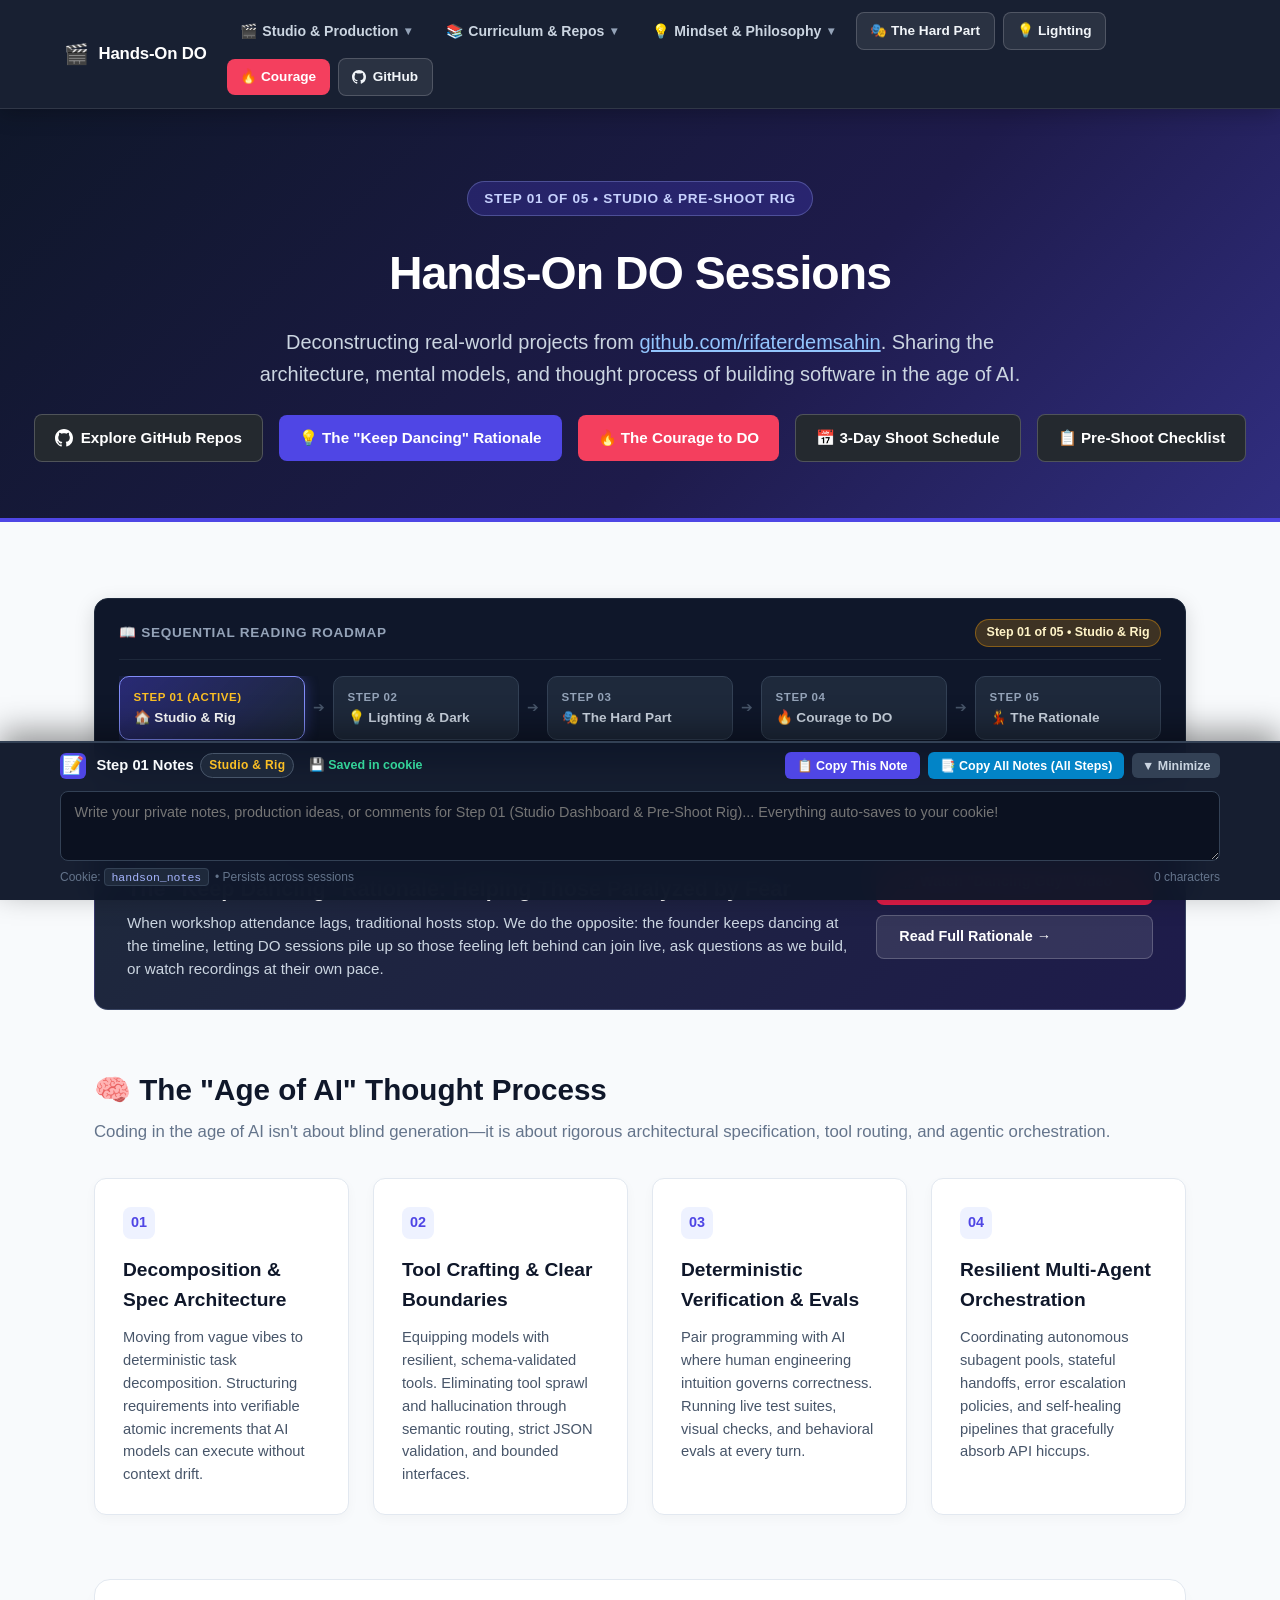
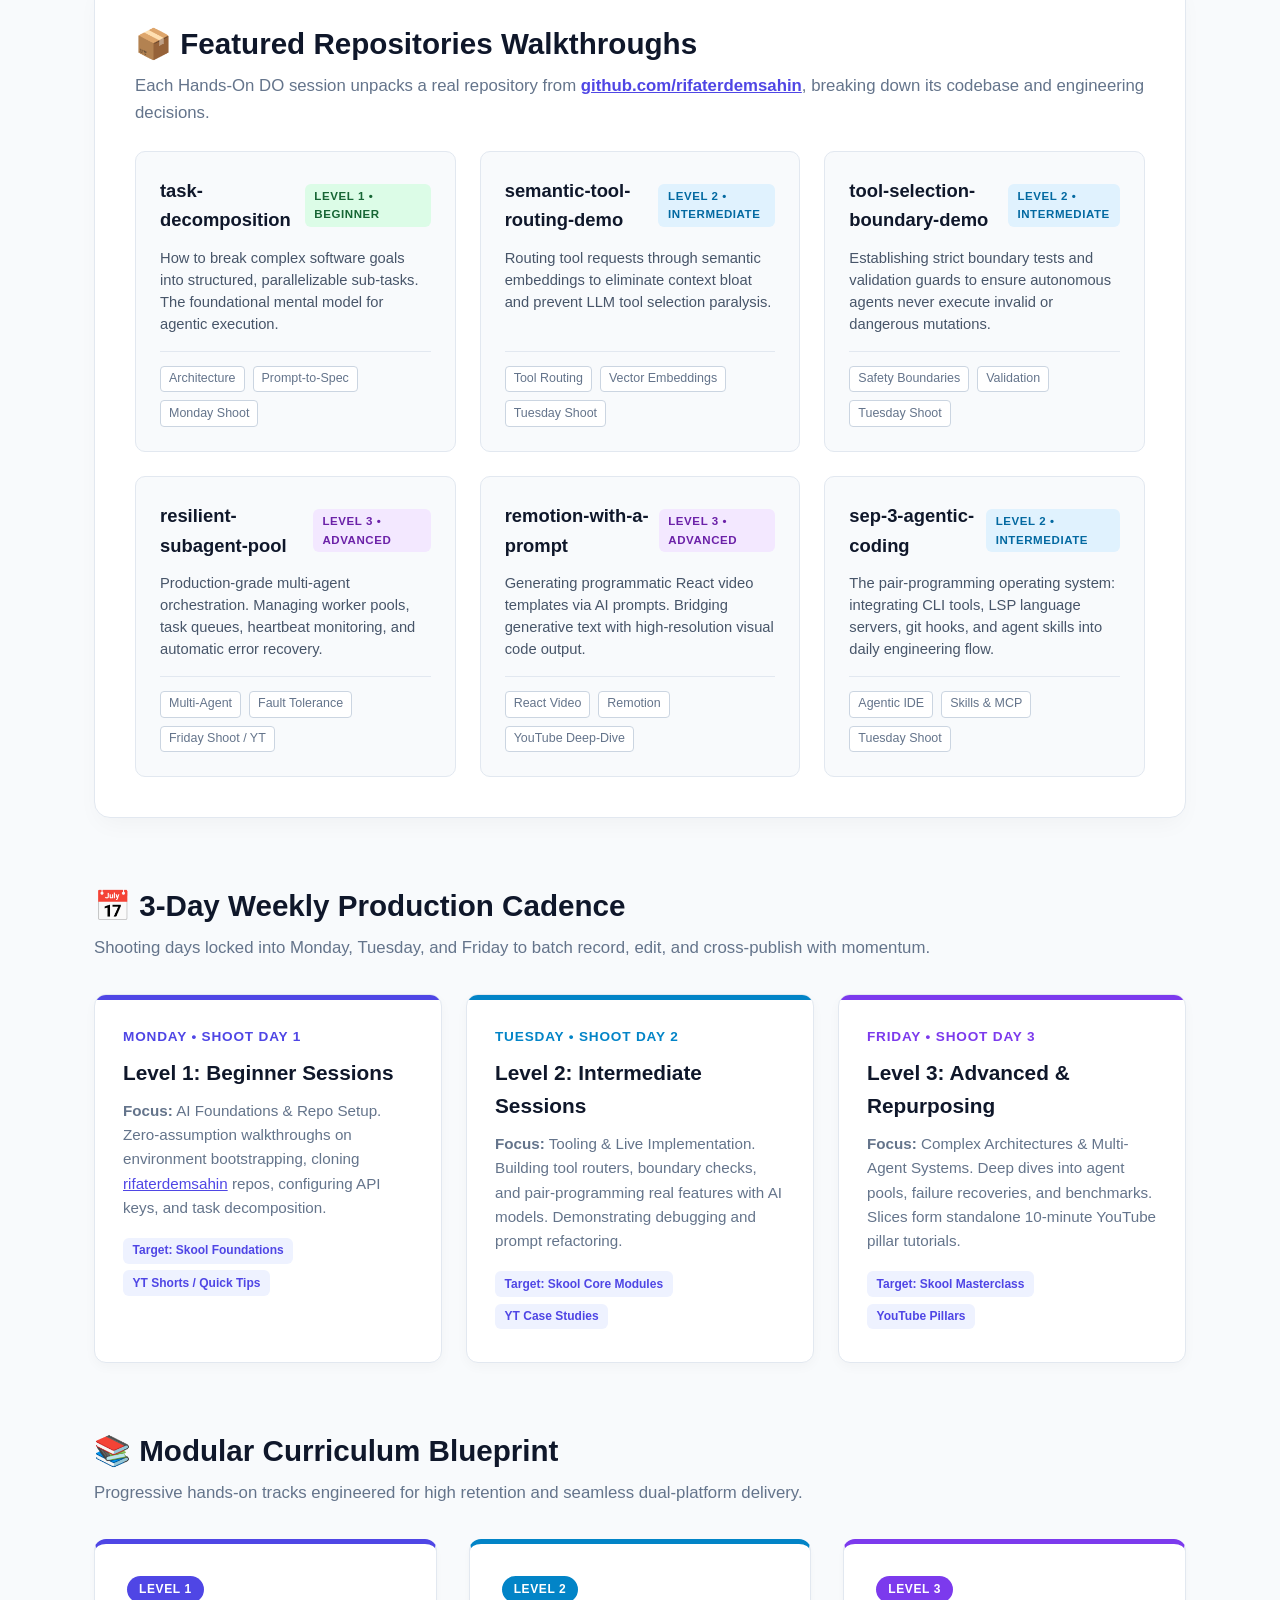
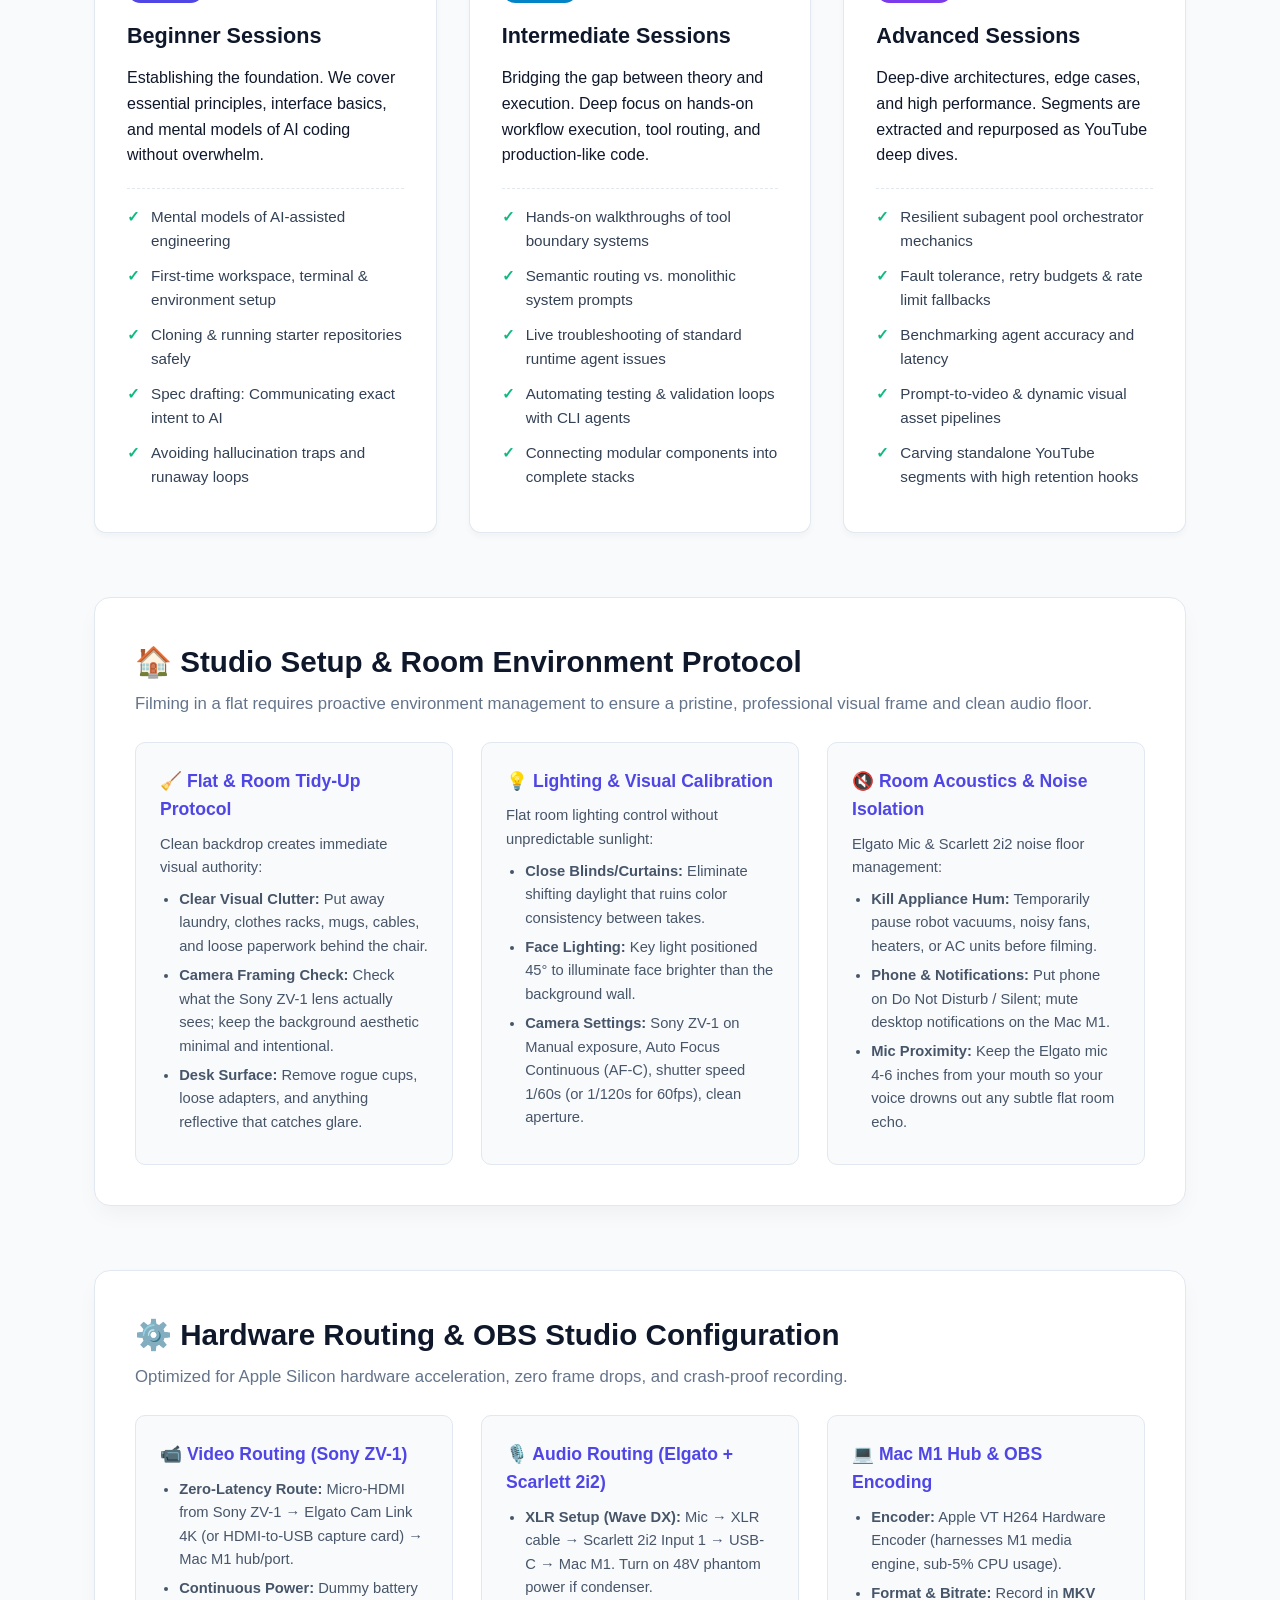
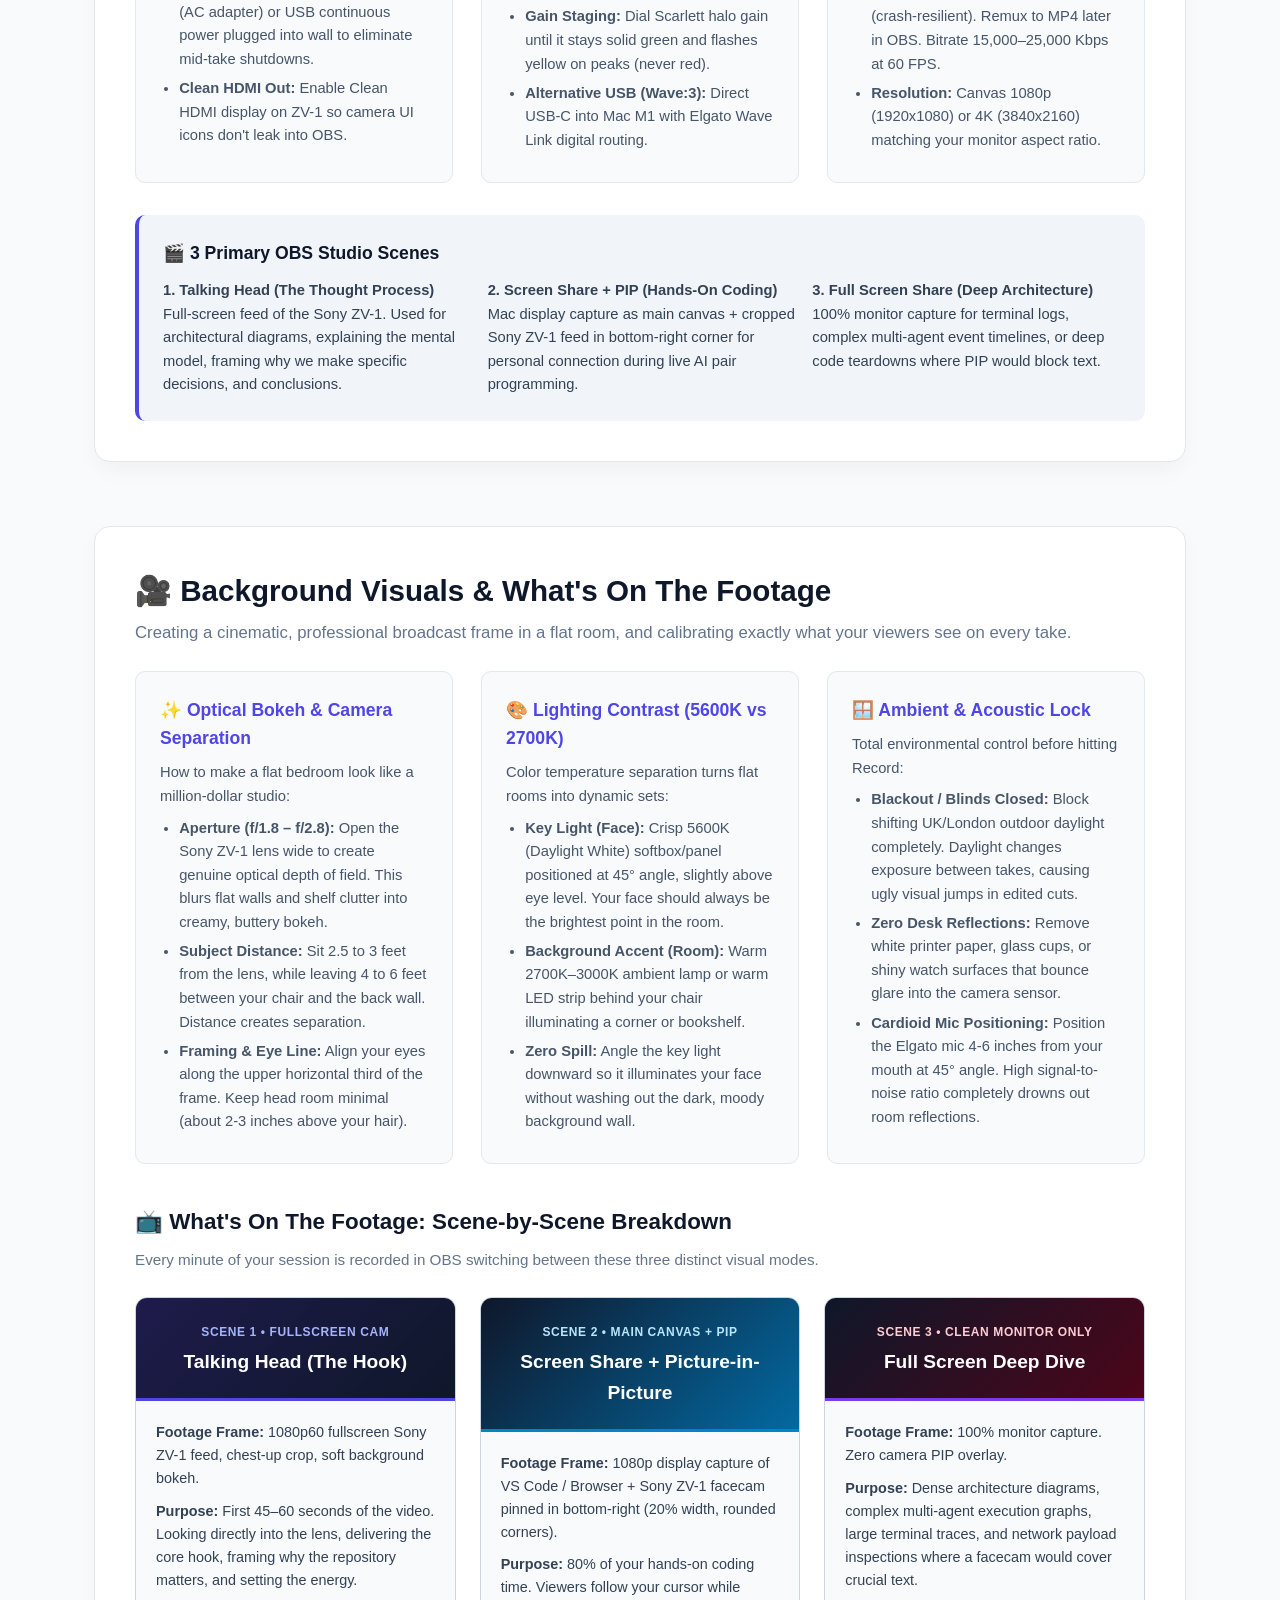
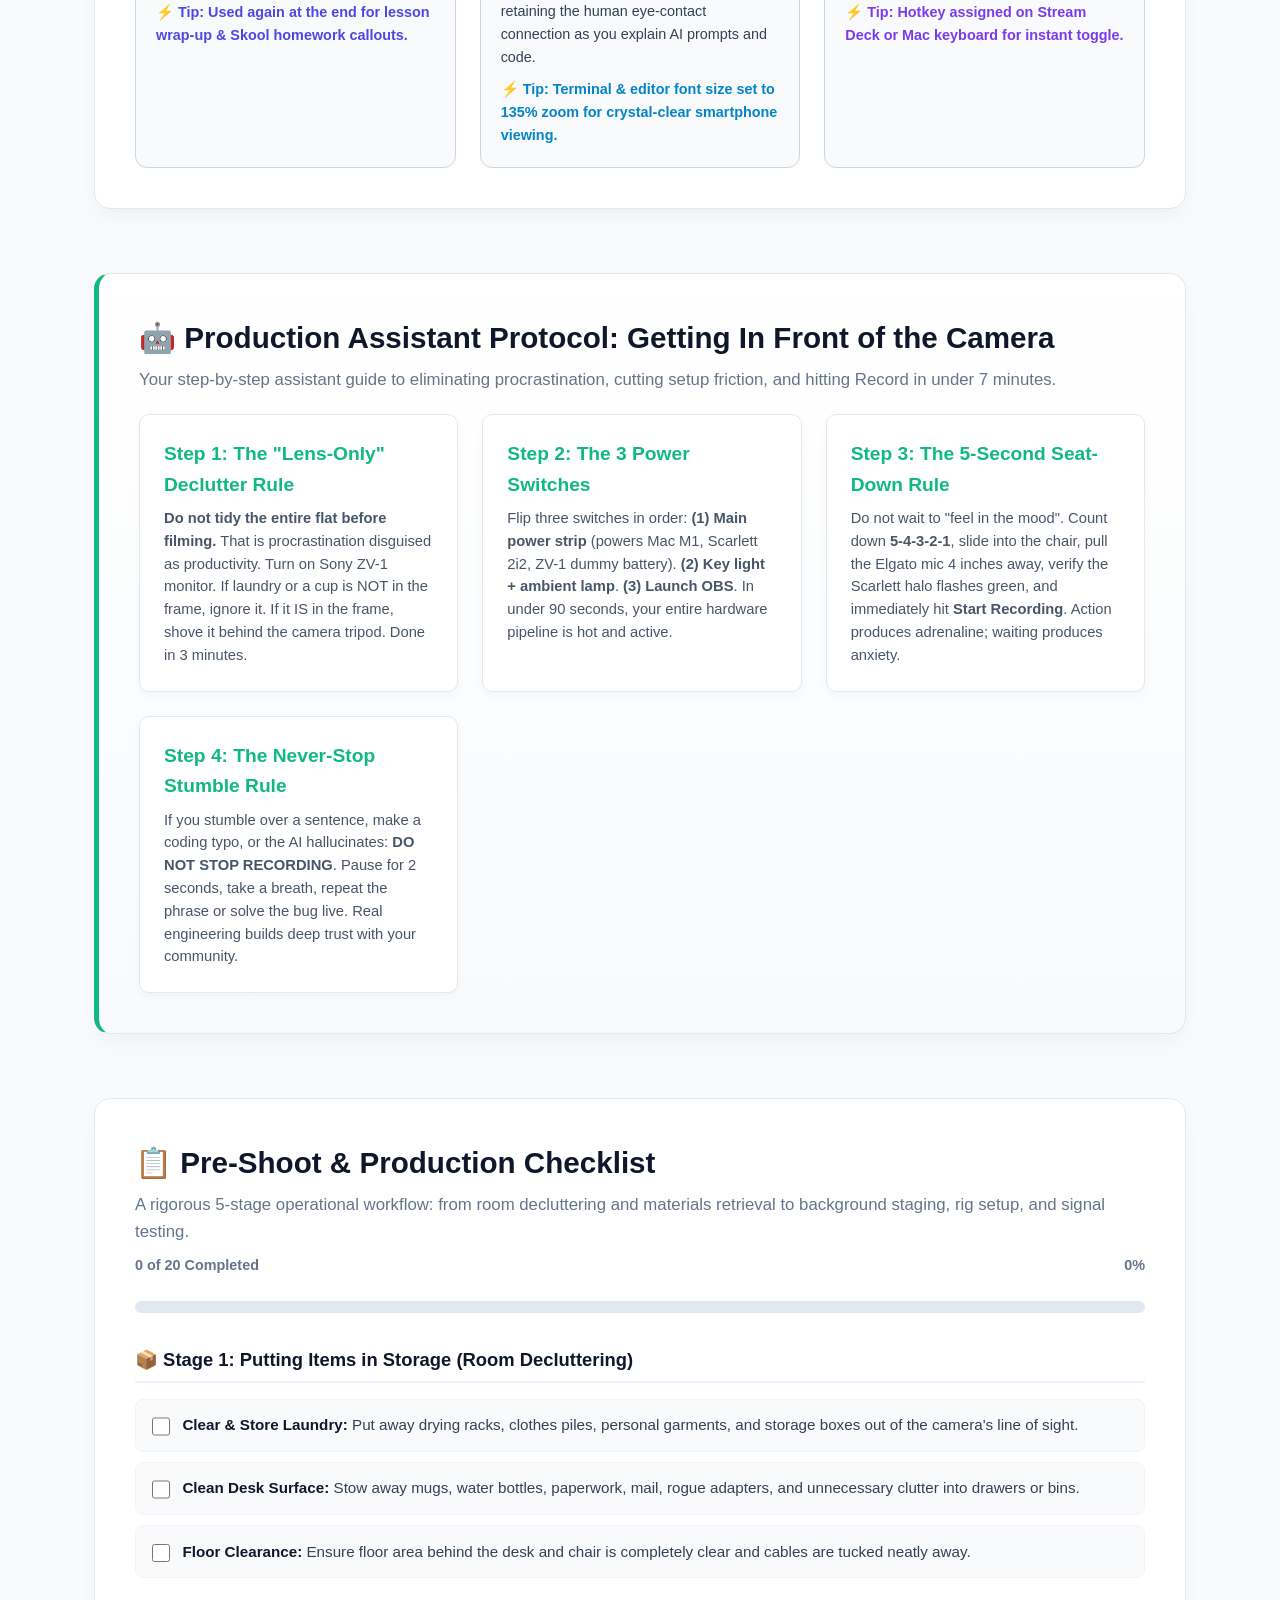
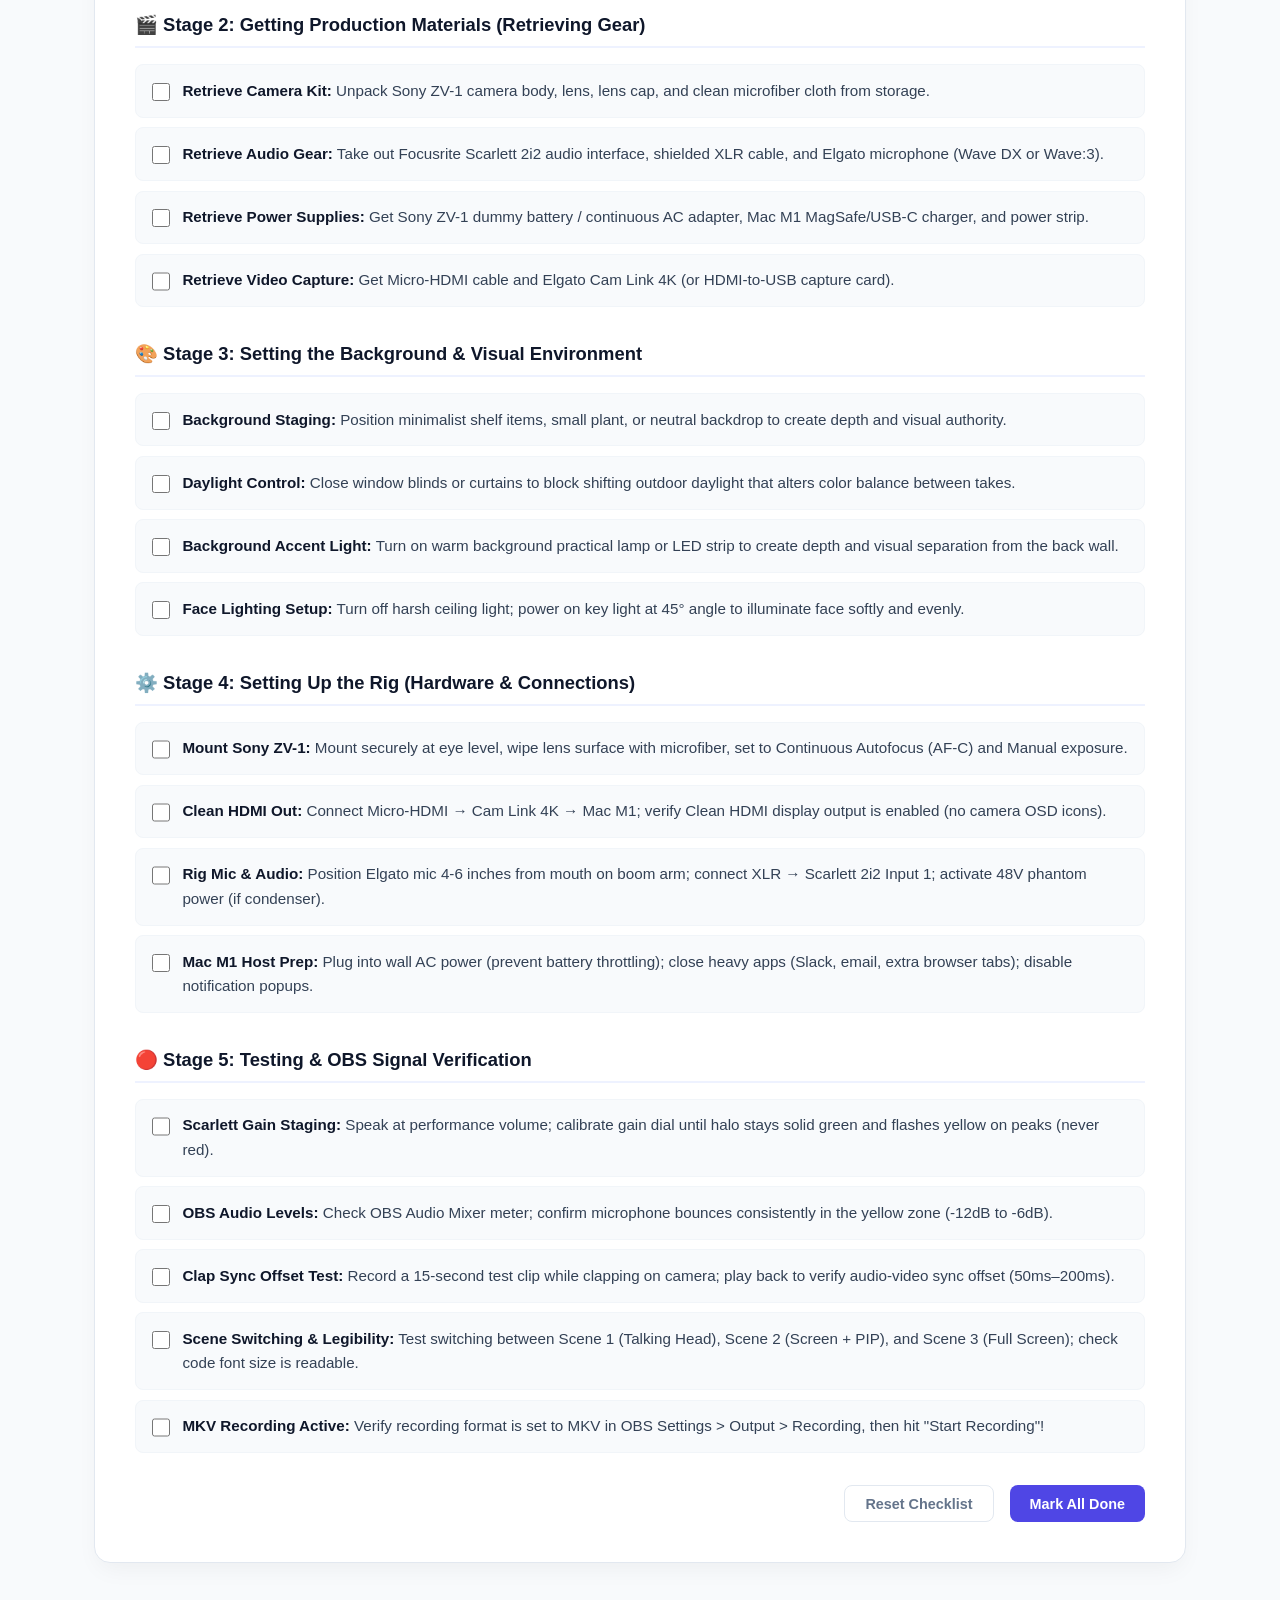
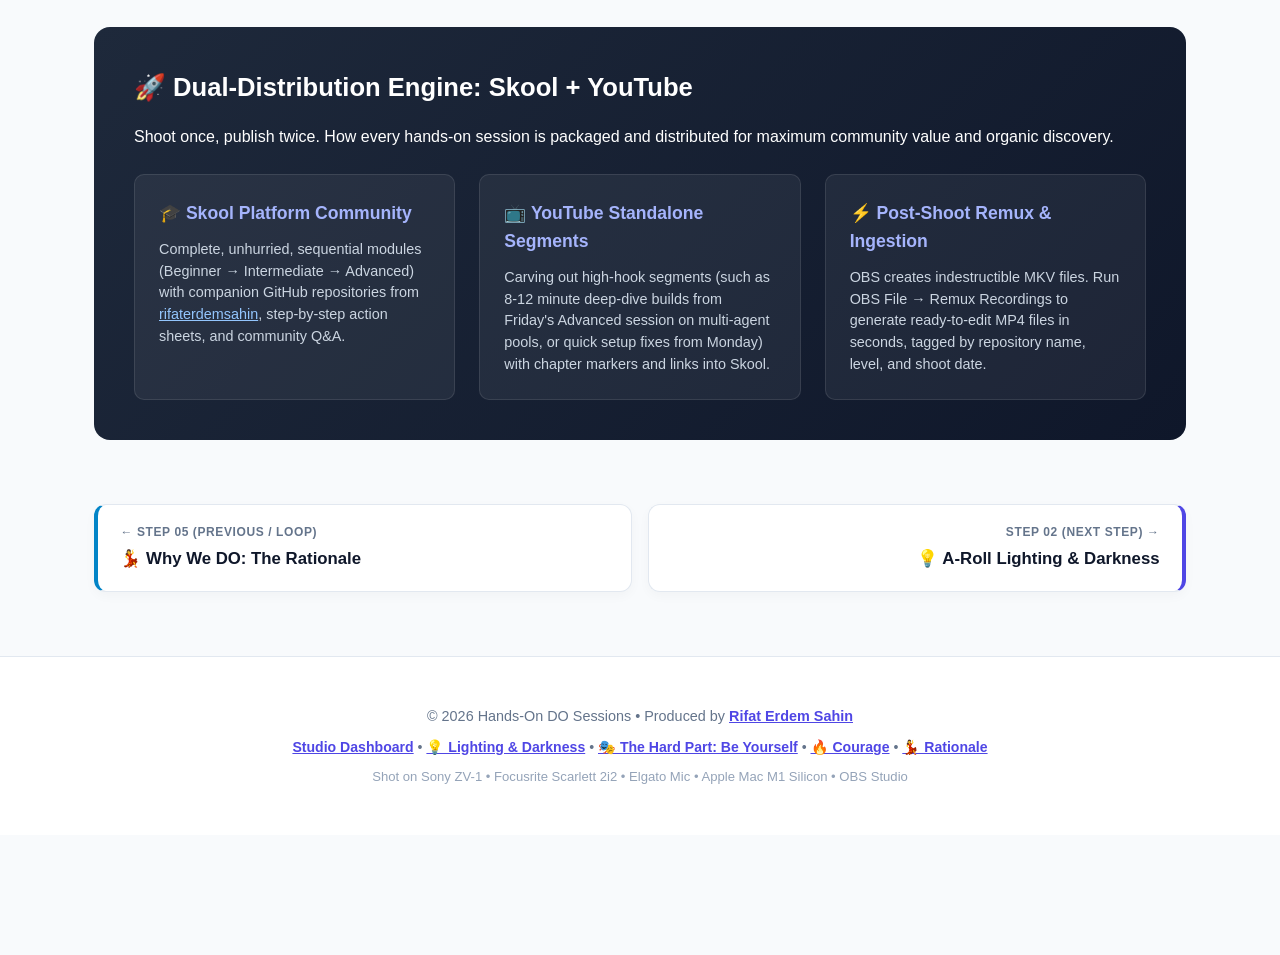
==== index.html @ 1b8ad7e3 "Embed Derek Sivers dancing leader video and add hands-on authenticity pillars" ====
<!DOCTYPE html>
<html lang="en">
<head>
    <meta charset="UTF-8">
    <meta name="viewport" content="width=device-width, initial-scale=1.0">
    <title>Hands-On DO Sessions | Building in the Age of AI</title>
    <link rel="stylesheet" href="notes-bar.css">
    <style>
        :root {
            --primary: #4F46E5;
            --primary-hover: #4338CA;
            --primary-light: #EEF2FF;
            --secondary: #0284c7;
            --accent: #7c3aed;
            --success: #10B981;
            --warning: #F59E0B;
            --dark: #0f172a;
            --dark-surface: #1e293b;
            --light: #f8fafc;
            --card-bg: #ffffff;
            --border: #e2e8f0;
            --gray: #64748b;
            --gray-light: #94a3b8;
            --github-dark: #24292f;
        }

        * {
            margin: 0;
            padding: 0;
            box-sizing: border-box;
            font-family: -apple-system, BlinkMacSystemFont, "Segoe UI", Roboto, Oxygen, Ubuntu, Cantarell, "Helvetica Neue", sans-serif;
        }

        body {
            background-color: var(--light);
            color: var(--dark);
            line-height: 1.6;
        }

        header {
            background: linear-gradient(135deg, #0f172a 0%, #1e1b4b 60%, #312e81 100%);
            color: white;
            padding: 4.5rem 2rem 3.5rem;
            text-align: center;
            border-bottom: 4px solid var(--primary);
            position: relative;
        }

        .header-badge {
            display: inline-flex;
            align-items: center;
            gap: 0.5rem;
            background: rgba(79, 70, 229, 0.25);
            border: 1px solid rgba(165, 180, 252, 0.3);
            color: #c7d2fe;
            padding: 0.35rem 1rem;
            border-radius: 9999px;
            font-size: 0.85rem;
            font-weight: 600;
            letter-spacing: 0.05em;
            text-transform: uppercase;
            margin-bottom: 1.25rem;
        }

        header h1 {
            font-size: 2.9rem;
            font-weight: 800;
            letter-spacing: -0.02em;
            margin-bottom: 1rem;
        }

        header p {
            color: #cbd5e1;
            font-size: 1.25rem;
            max-width: 780px;
            margin: 0 auto 1.5rem;
        }

        .header-links {
            display: flex;
            justify-content: center;
            align-items: center;
            gap: 1rem;
            flex-wrap: wrap;
            margin-top: 1.5rem;
        }

        .header-btn {
            display: inline-flex;
            align-items: center;
            gap: 0.5rem;
            padding: 0.65rem 1.25rem;
            border-radius: 8px;
            font-weight: 600;
            font-size: 0.95rem;
            text-decoration: none;
            transition: all 0.2s ease;
        }

        .header-btn-gh {
            background: #24292f;
            color: white;
            border: 1px solid rgba(255, 255, 255, 0.2);
        }
        .header-btn-gh:hover {
            background: #000000;
            transform: translateY(-2px);
        }

        .header-btn-primary {
            background: var(--primary);
            color: white;
        }
        .header-btn-primary:hover {
            background: var(--primary-hover);
            transform: translateY(-2px);
        }

        .container {
            max-width: 1140px;
            margin: 0 auto;
            padding: 3rem 1.5rem;
        }

        .section-header {
            margin-bottom: 2rem;
        }

        .section-header h2 {
            font-size: 1.85rem;
            font-weight: 700;
            color: var(--dark);
            display: flex;
            align-items: center;
            gap: 0.6rem;
        }

        .section-header p {
            color: var(--gray);
            font-size: 1.05rem;
            margin-top: 0.35rem;
        }

        /* AI Thought Process 4 Pillars */
        .thought-process-grid {
            display: grid;
            grid-template-columns: repeat(auto-fit, minmax(250px, 1fr));
            gap: 1.5rem;
            margin-bottom: 4rem;
        }

        .thought-card {
            background: var(--card-bg);
            border: 1px solid var(--border);
            border-radius: 12px;
            padding: 1.75rem;
            box-shadow: 0 4px 12px rgba(0, 0, 0, 0.03);
            position: relative;
            transition: all 0.2s ease;
        }

        .thought-card:hover {
            transform: translateY(-3px);
            box-shadow: 0 12px 24px rgba(0, 0, 0, 0.06);
            border-color: #cbd5e1;
        }

        .thought-step-num {
            display: inline-flex;
            align-items: center;
            justify-content: center;
            width: 32px;
            height: 32px;
            border-radius: 8px;
            background: var(--primary-light);
            color: var(--primary);
            font-weight: 700;
            font-size: 0.9rem;
            margin-bottom: 1rem;
        }

        .thought-card h3 {
            font-size: 1.2rem;
            margin-bottom: 0.65rem;
            color: var(--dark);
        }

        .thought-card p {
            font-size: 0.92rem;
            color: #475569;
            line-height: 1.55;
        }

        /* Repositories Spotlight Grid */
        .repo-section {
            background: #ffffff;
            border: 1px solid var(--border);
            border-radius: 16px;
            padding: 2.5rem;
            margin-bottom: 4rem;
            box-shadow: 0 10px 25px -5px rgba(0, 0, 0, 0.04);
        }

        .repo-grid {
            display: grid;
            grid-template-columns: repeat(auto-fit, minmax(320px, 1fr));
            gap: 1.5rem;
            margin-top: 1.5rem;
        }

        .repo-card {
            background: #f8fafc;
            border: 1px solid #e2e8f0;
            border-radius: 10px;
            padding: 1.5rem;
            display: flex;
            flex-direction: column;
            justify-content: space-between;
            transition: all 0.2s ease;
        }

        .repo-card:hover {
            background: #ffffff;
            border-color: var(--primary);
            box-shadow: 0 8px 16px rgba(0,0,0,0.05);
        }

        .repo-top {
            display: flex;
            align-items: center;
            justify-content: space-between;
            margin-bottom: 0.75rem;
        }

        .repo-title {
            font-size: 1.15rem;
            font-weight: 700;
            color: var(--dark);
            text-decoration: none;
            display: flex;
            align-items: center;
            gap: 0.4rem;
        }

        .repo-title:hover {
            color: var(--primary);
        }

        .repo-level-tag {
            font-size: 0.72rem;
            font-weight: 700;
            text-transform: uppercase;
            letter-spacing: 0.05em;
            padding: 0.2rem 0.6rem;
            border-radius: 6px;
            background: #e2e8f0;
            color: #334155;
        }

        .repo-level-beginner { background: #dcfce7; color: #166534; }
        .repo-level-intermediate { background: #e0f2fe; color: #0369a1; }
        .repo-level-advanced { background: #f3e8ff; color: #6b21a8; }

        .repo-desc {
            font-size: 0.92rem;
            color: #475569;
            margin-bottom: 1rem;
            line-height: 1.5;
        }

        .repo-meta {
            display: flex;
            align-items: center;
            gap: 0.5rem;
            flex-wrap: wrap;
            font-size: 0.78rem;
            color: var(--gray);
            border-top: 1px solid #e2e8f0;
            padding-top: 0.85rem;
        }

        .repo-pill {
            background: white;
            border: 1px solid #cbd5e1;
            padding: 0.15rem 0.5rem;
            border-radius: 4px;
            font-weight: 500;
        }

        /* Schedule Grid */
        .schedule-grid {
            display: grid;
            grid-template-columns: repeat(auto-fit, minmax(300px, 1fr));
            gap: 1.5rem;
            margin-bottom: 4rem;
        }

        .schedule-card {
            background: var(--card-bg);
            border: 1px solid var(--border);
            border-radius: 12px;
            padding: 1.75rem;
            box-shadow: 0 4px 12px rgba(0, 0, 0, 0.03);
            position: relative;
            overflow: hidden;
            transition: transform 0.2s ease, box-shadow 0.2s ease;
        }

        .schedule-card:hover {
            transform: translateY(-2px);
            box-shadow: 0 10px 20px rgba(0, 0, 0, 0.06);
        }

        .schedule-card::before {
            content: '';
            position: absolute;
            top: 0;
            left: 0;
            right: 0;
            height: 5px;
            background: var(--primary);
        }

        .schedule-card.sched-tue::before { background: var(--secondary); }
        .schedule-card.sched-fri::before { background: var(--accent); }

        .day-tag {
            font-weight: 700;
            font-size: 0.85rem;
            text-transform: uppercase;
            letter-spacing: 0.06em;
            color: var(--primary);
            margin-bottom: 0.5rem;
            display: inline-block;
        }

        .sched-tue .day-tag { color: var(--secondary); }
        .sched-fri .day-tag { color: var(--accent); }

        .schedule-card h3 {
            font-size: 1.3rem;
            margin-bottom: 0.6rem;
            color: var(--dark);
        }

        .schedule-card p {
            font-size: 0.95rem;
            color: var(--gray);
            margin-bottom: 1rem;
        }

        .target-pill {
            display: inline-block;
            font-size: 0.75rem;
            font-weight: 600;
            padding: 0.2rem 0.6rem;
            border-radius: 6px;
            background: var(--primary-light);
            color: var(--primary);
            margin-right: 0.4rem;
            margin-bottom: 0.3rem;
        }

        /* Curriculum Section */
        .curriculum-grid {
            display: grid;
            grid-template-columns: repeat(auto-fit, minmax(300px, 1fr));
            gap: 2rem;
            margin-bottom: 4rem;
        }

        .card {
            background: var(--card-bg);
            padding: 2rem;
            border-radius: 12px;
            border: 1px solid var(--border);
            box-shadow: 0 4px 6px rgba(0,0,0,0.03);
            border-top: 5px solid var(--primary);
            display: flex;
            flex-direction: column;
        }

        .card.card-int {
            border-top-color: var(--secondary);
        }

        .card.card-adv {
            border-top-color: var(--accent);
        }

        .badge {
            display: inline-block;
            background: var(--primary);
            color: white;
            padding: 0.25rem 0.75rem;
            border-radius: 20px;
            font-size: 0.75rem;
            font-weight: 600;
            text-transform: uppercase;
            letter-spacing: 0.05em;
            margin-bottom: 1rem;
            align-self: flex-start;
        }

        .badge-int { background: var(--secondary); }
        .badge-adv { background: var(--accent); }

        .card h3 {
            font-size: 1.35rem;
            margin-bottom: 0.75rem;
            color: var(--dark);
        }

        .card ul {
            list-style: none;
            margin-top: 1.25rem;
            border-top: 1px dashed var(--border);
            padding-top: 1rem;
        }

        .card ul li {
            margin-bottom: 0.65rem;
            padding-left: 1.5rem;
            position: relative;
            font-size: 0.95rem;
            color: #334155;
        }

        .card ul li::before {
            content: '✓';
            position: absolute;
            left: 0;
            color: var(--success);
            font-weight: bold;
        }

        /* Hardware & Production Deep Dive */
        .specs-section {
            background: #ffffff;
            border: 1px solid var(--border);
            border-radius: 16px;
            padding: 2.5rem;
            margin-bottom: 4rem;
            box-shadow: 0 10px 25px -5px rgba(0, 0, 0, 0.05);
        }

        .specs-grid {
            display: grid;
            grid-template-columns: repeat(auto-fit, minmax(280px, 1fr));
            gap: 1.75rem;
            margin-top: 1.5rem;
        }

        .spec-box {
            background: #f8fafc;
            border: 1px solid #e2e8f0;
            border-radius: 10px;
            padding: 1.5rem;
        }

        .spec-box h4 {
            color: var(--primary);
            font-size: 1.1rem;
            margin-bottom: 0.6rem;
            display: flex;
            align-items: center;
            gap: 0.5rem;
        }

        .spec-box p, .spec-box ul {
            font-size: 0.92rem;
            color: #475569;
        }

        .spec-box ul {
            margin-top: 0.5rem;
            padding-left: 1.2rem;
        }

        .spec-box li {
            margin-bottom: 0.35rem;
        }

        /* Interactive Checklist */
        .checklist-container {
            background: #ffffff;
            border: 1px solid var(--border);
            border-radius: 16px;
            padding: 2.5rem;
            margin-bottom: 4rem;
            box-shadow: 0 10px 25px -5px rgba(0, 0, 0, 0.05);
        }

        .progress-wrapper {
            margin: 1.5rem 0 2rem;
            background: #e2e8f0;
            border-radius: 9999px;
            height: 12px;
            overflow: hidden;
            position: relative;
        }

        .progress-bar {
            background: linear-gradient(90deg, var(--primary), var(--success));
            height: 100%;
            width: 0%;
            transition: width 0.3s ease;
        }

        .progress-label {
            display: flex;
            justify-content: space-between;
            font-size: 0.9rem;
            font-weight: 600;
            color: var(--gray);
            margin-bottom: 0.5rem;
        }

        .checklist-group {
            margin-bottom: 2rem;
        }

        .checklist-group h4 {
            font-size: 1.15rem;
            color: var(--dark);
            margin-bottom: 1rem;
            border-bottom: 2px solid var(--primary-light);
            padding-bottom: 0.4rem;
            display: flex;
            align-items: center;
            gap: 0.5rem;
        }

        .check-item {
            display: flex;
            align-items: flex-start;
            gap: 0.75rem;
            padding: 0.85rem 1rem;
            background: #f8fafc;
            border-radius: 8px;
            margin-bottom: 0.6rem;
            border: 1px solid #f1f5f9;
            cursor: pointer;
            transition: all 0.15s ease;
            user-select: none;
        }

        .check-item:hover {
            background: #f1f5f9;
            border-color: #cbd5e1;
        }

        .check-item input[type="checkbox"] {
            margin-top: 0.25rem;
            width: 1.15rem;
            height: 1.15rem;
            accent-color: var(--primary);
            cursor: pointer;
        }

        .check-item-text {
            font-size: 0.95rem;
            color: #334155;
            flex: 1;
        }

        .check-item-text strong {
            color: var(--dark);
        }

        .check-item.completed {
            background: #f0fdf4;
            border-color: #bbf7d0;
        }

        .check-item.completed .check-item-text {
            color: #166534;
            text-decoration: line-through;
            opacity: 0.85;
        }

        .checklist-actions {
            display: flex;
            justify-content: flex-end;
            gap: 1rem;
            margin-top: 1rem;
        }

        .btn {
            background: var(--primary);
            color: white;
            border: none;
            padding: 0.6rem 1.25rem;
            border-radius: 8px;
            font-weight: 600;
            font-size: 0.9rem;
            cursor: pointer;
            transition: background 0.2s;
        }

        .btn:hover {
            background: var(--primary-hover);
        }

        .btn-outline {
            background: transparent;
            color: var(--gray);
            border: 1px solid var(--border);
        }

        .btn-outline:hover {
            background: #f1f5f9;
            color: var(--dark);
        }

        /* Repurposing pipeline */
        .pipeline-card {
            background: linear-gradient(135deg, #1e293b 0%, #0f172a 100%);
            color: white;
            padding: 2.5rem;
            border-radius: 16px;
            margin-bottom: 4rem;
        }

        .pipeline-card h3 {
            font-size: 1.6rem;
            margin-bottom: 1rem;
        }

        .pipeline-grid {
            display: grid;
            grid-template-columns: repeat(auto-fit, minmax(260px, 1fr));
            gap: 1.5rem;
            margin-top: 1.5rem;
        }

        .pipeline-col {
            background: rgba(255, 255, 255, 0.06);
            padding: 1.5rem;
            border-radius: 10px;
            border: 1px solid rgba(255, 255, 255, 0.1);
        }

        .pipeline-col h4 {
            color: #a5b4fc;
            margin-bottom: 0.75rem;
            font-size: 1.1rem;
        }

        .pipeline-col p {
            font-size: 0.9rem;
            color: #cbd5e1;
            line-height: 1.5;
        }

        footer {
            text-align: center;
            padding: 3rem 1.5rem;
            color: var(--gray);
            border-top: 1px solid var(--border);
            background: #ffffff;
        }

        footer p {
            font-size: 0.9rem;
        }

        /* Logically Grouped Shared Sticky Top Menu */
        .shared-nav {
            position: sticky;
            top: 0;
            z-index: 1000;
            background: rgba(15, 23, 42, 0.96);
            backdrop-filter: blur(12px);
            -webkit-backdrop-filter: blur(12px);
            border-bottom: 1px solid rgba(255, 255, 255, 0.1);
            box-shadow: 0 4px 20px rgba(0, 0, 0, 0.25);
        }

        .nav-container {
            max-width: 1200px;
            margin: 0 auto;
            padding: 0.75rem 1.5rem;
            display: flex;
            align-items: center;
            justify-content: space-between;
            gap: 1.25rem;
        }

        .nav-brand {
            display: flex;
            align-items: center;
            gap: 0.6rem;
            color: white;
            text-decoration: none;
            font-weight: 800;
            font-size: 1.05rem;
            letter-spacing: -0.01em;
            white-space: nowrap;
        }

        .nav-brand:hover {
            color: #c7d2fe;
        }

        .nav-icon {
            font-size: 1.25rem;
        }

        .nav-groups {
            display: flex;
            align-items: center;
            gap: 0.5rem;
            flex-wrap: wrap;
        }

        .nav-dropdown {
            position: relative;
        }

        .nav-drop-btn {
            background: transparent;
            border: 1px solid transparent;
            color: #cbd5e1;
            font-size: 0.88rem;
            font-weight: 600;
            padding: 0.45rem 0.8rem;
            border-radius: 8px;
            cursor: pointer;
            display: inline-flex;
            align-items: center;
            gap: 0.4rem;
            transition: all 0.2s ease;
        }

        .nav-drop-btn:hover, .nav-dropdown:focus-within .nav-drop-btn {
            color: #ffffff;
            background: rgba(255, 255, 255, 0.08);
            border-color: rgba(255, 255, 255, 0.15);
        }

        .drop-arrow {
            font-size: 0.75rem;
            color: #94a3b8;
            transition: transform 0.2s ease;
        }

        .nav-dropdown:hover .drop-arrow {
            transform: rotate(180deg);
        }

        .dropdown-menu {
            position: absolute;
            top: 100%;
            left: 0;
            background: #1e293b;
            border: 1px solid #334155;
            border-radius: 10px;
            padding: 0.5rem;
            min-width: 240px;
            box-shadow: 0 15px 30px rgba(0,0,0,0.3);
            display: none;
            flex-direction: column;
            gap: 0.25rem;
            z-index: 1001;
            margin-top: 0.35rem;
        }

        .nav-dropdown:hover .dropdown-menu,
        .nav-dropdown:focus-within .dropdown-menu {
            display: flex;
        }

        .dropdown-item {
            color: #cbd5e1;
            text-decoration: none;
            font-size: 0.85rem;
            font-weight: 500;
            padding: 0.55rem 0.85rem;
            border-radius: 6px;
            transition: all 0.15s ease;
            display: flex;
            align-items: center;
            gap: 0.5rem;
            white-space: nowrap;
        }

        .dropdown-item:hover {
            color: #ffffff;
            background: rgba(79, 70, 229, 0.3);
        }

        .nav-pill-btn {
            text-decoration: none;
            font-size: 0.85rem;
            font-weight: 600;
            padding: 0.45rem 0.85rem;
            border-radius: 8px;
            display: inline-flex;
            align-items: center;
            gap: 0.4rem;
            transition: all 0.2s ease;
            white-space: nowrap;
        }

        .highlight-btn {
            background: #f43f5e;
            color: white;
        }

        .highlight-btn:hover {
            background: #e11d48;
            transform: translateY(-1px);
        }

        .gh-btn {
            background: rgba(255, 255, 255, 0.08);
            border: 1px solid rgba(255, 255, 255, 0.18);
            color: #f1f5f9;
        }

        .gh-btn:hover {
            background: rgba(255, 255, 255, 0.2);
            color: white;
        }

        @media (max-width: 960px) {
            .nav-container {
                flex-direction: column;
                align-items: stretch;
                padding: 0.6rem 1rem;
                gap: 0.6rem;
            }
            .nav-groups {
                justify-content: flex-start;
            }
        }

        @media (max-width: 768px) {
            header h1 {
                font-size: 2.1rem;
            }
            .specs-section, .checklist-container, .pipeline-card, .repo-section {
                padding: 1.5rem;
            }
        }
    </style>
</head>
<body>

    <!-- Logically Grouped Shared Sticky Top Menu -->
    <nav class="shared-nav">
        <div class="nav-container">
            <a href="index.html" class="nav-brand">
                <span class="nav-icon">🎬</span>
                <span class="nav-title">Hands-On DO</span>
            </a>
            <div class="nav-groups">
                <!-- Group 1: Studio & Production -->
                <div class="nav-dropdown">
                    <button class="nav-drop-btn">
                        <span>🎬 Studio &amp; Production</span>
                        <span class="drop-arrow">▾</span>
                    </button>
                    <div class="dropdown-menu">
                        <a href="index.html" class="dropdown-item">🏠 Studio Dashboard</a>
                        <a href="lighting.html" class="dropdown-item">💡 A-Roll Lighting &amp; Darkness</a>
                        <a href="#footage-setup" class="dropdown-item">🎥 Background &amp; Footage Setup</a>
                        <a href="#checklist" class="dropdown-item">📋 5-Stage Pre-Shoot Checklist</a>
                        <a href="#assistant" class="dropdown-item">🤖 Production Assistant Guide</a>
                    </div>
                </div>

                <!-- Group 2: Curriculum & Repos -->
                <div class="nav-dropdown">
                    <button class="nav-drop-btn">
                        <span>📚 Curriculum &amp; Repos</span>
                        <span class="drop-arrow">▾</span>
                    </button>
                    <div class="dropdown-menu">
                        <a href="#thought-process" class="dropdown-item">🧠 The Age of AI Thought Process</a>
                        <a href="#repos" class="dropdown-item">📦 Featured GitHub Repos</a>
                        <a href="#schedule" class="dropdown-item">📅 3-Day Shoot Cadence</a>
                        <a href="#pipeline" class="dropdown-item">🚀 Skool + YouTube Pipeline</a>
                    </div>
                </div>

                <!-- Group 3: Mindset & Philosophy -->
                <div class="nav-dropdown">
                    <button class="nav-drop-btn">
                        <span>💡 Mindset &amp; Philosophy</span>
                        <span class="drop-arrow">▾</span>
                    </button>
                    <div class="dropdown-menu">
                        <a href="rationale.html" class="dropdown-item">💃 The "Keep Dancing" Rationale</a>
                        <a href="hard-part.html" class="dropdown-item">🎭 The Hard Part: Be Yourself</a>
                        <a href="courage.html" class="dropdown-item">🔥 Courage: The Key to the Game</a>
                    </div>
                </div>

                <!-- Standalone Action Buttons -->
                <a href="hard-part.html" class="nav-pill-btn gh-btn">🎭 The Hard Part</a>
                <a href="lighting.html" class="nav-pill-btn gh-btn">💡 Lighting</a>
                <a href="courage.html" class="nav-pill-btn highlight-btn">🔥 Courage</a>
                <a href="https://github.com/rifaterdemsahin" target="_blank" class="nav-pill-btn gh-btn">
                    <svg width="14" height="14" viewBox="0 0 16 16" fill="currentColor"><path d="M8 0C3.58 0 0 3.58 0 8c0 3.54 2.29 6.53 5.47 7.59.4.07.55-.17.55-.38 0-.19-.01-.82-.01-1.49-2.01.37-2.53-.49-2.69-.94-.09-.23-.48-.94-.82-1.13-.28-.15-.68-.52-.01-.53.63-.01 1.08.58 1.23.82.72 1.21 1.87.87 2.33.66.07-.52.28-.87.51-1.07-1.78-.2-3.64-.89-3.64-3.95 0-.87.31-1.59.82-2.15-.08-.2-.36-1.02.08-2.12 0 0 .67-.21 2.2.82.64-.18 1.32-.27 2-.27.68 0 1.36.09 2 .27 1.53-1.04 2.2-.82 2.2-.82.44 1.1.16 1.92.08 2.12.51.56.82 1.27.82 2.15 0 3.07-1.87 3.75-3.65 3.95.29.25.54.73.54 1.48 0 1.07-.01 1.93-.01 2.2 0 .21.15.46.55.38A8.013 8.013 0 0016 8c0-4.42-3.58-8-8-8z"/></svg>
                    GitHub
                </a>
            </div>
        </div>
    </nav>

    <header>
        <div class="header-badge">Step 01 of 05 • Studio &amp; Pre-Shoot Rig</div>
        <h1>Hands-On DO Sessions</h1>
        <p>Deconstructing real-world projects from <a href="https://github.com/rifaterdemsahin" target="_blank" style="color: #93c5fd; text-decoration: underline;">github.com/rifaterdemsahin</a>. Sharing the architecture, mental models, and thought process of building software in the age of AI.</p>
        
        <div class="header-links">
            <a href="https://github.com/rifaterdemsahin" target="_blank" class="header-btn header-btn-gh">
                <svg width="18" height="18" viewBox="0 0 16 16" fill="currentColor"><path d="M8 0C3.58 0 0 3.58 0 8c0 3.54 2.29 6.53 5.47 7.59.4.07.55-.17.55-.38 0-.19-.01-.82-.01-1.49-2.01.37-2.53-.49-2.69-.94-.09-.23-.48-.94-.82-1.13-.28-.15-.68-.52-.01-.53.63-.01 1.08.58 1.23.82.72 1.21 1.87.87 2.33.66.07-.52.28-.87.51-1.07-1.78-.2-3.64-.89-3.64-3.95 0-.87.31-1.59.82-2.15-.08-.2-.36-1.02.08-2.12 0 0 .67-.21 2.2.82.64-.18 1.32-.27 2-.27.68 0 1.36.09 2 .27 1.53-1.04 2.2-.82 2.2-.82.44 1.1.16 1.92.08 2.12.51.56.82 1.27.82 2.15 0 3.07-1.87 3.75-3.65 3.95.29.25.54.73.54 1.48 0 1.07-.01 1.93-.01 2.2 0 .21.15.46.55.38A8.013 8.013 0 0016 8c0-4.42-3.58-8-8-8z"/></svg>
                Explore GitHub Repos
            </a>
            <a href="rationale.html" class="header-btn header-btn-primary">
                💡 The "Keep Dancing" Rationale
            </a>
            <a href="courage.html" class="header-btn" style="background: #f43f5e; color: white;">
                🔥 The Courage to DO
            </a>
            <a href="#schedule" class="header-btn header-btn-gh">
                📅 3-Day Shoot Schedule
            </a>
            <a href="#checklist" class="header-btn header-btn-gh">
                📋 Pre-Shoot Checklist
            </a>
        </div>
    </header>

    <div class="container">

        <!-- Sequential Reading Stepper Banner -->
        <div class="reading-stepper-wrap">
            <div class="stepper-header">
                <div class="stepper-heading">
                    <span>📖 Sequential Reading Roadmap</span>
                </div>
                <span class="stepper-current-badge">Step 01 of 05 • Studio &amp; Rig</span>
            </div>
            <div class="stepper-timeline">
                <a href="index.html" class="step-card active">
                    <span class="step-card-num">Step 01 (Active)</span>
                    <span class="step-card-title">🏠 Studio &amp; Rig</span>
                </a>
                <span class="step-arrow-divider">➔</span>
                <a href="lighting.html" class="step-card">
                    <span class="step-card-num">Step 02</span>
                    <span class="step-card-title">💡 Lighting &amp; Dark</span>
                </a>
                <span class="step-arrow-divider">➔</span>
                <a href="hard-part.html" class="step-card">
                    <span class="step-card-num">Step 03</span>
                    <span class="step-card-title">🎭 The Hard Part</span>
                </a>
                <span class="step-arrow-divider">➔</span>
                <a href="courage.html" class="step-card">
                    <span class="step-card-num">Step 04</span>
                    <span class="step-card-title">🔥 Courage to DO</span>
                </a>
                <span class="step-arrow-divider">➔</span>
                <a href="rationale.html" class="step-card">
                    <span class="step-card-num">Step 05</span>
                    <span class="step-card-title">💃 The Rationale</span>
                </a>
            </div>
        </div>

        <!-- Rationale Callout Banner -->
        <div style="background: linear-gradient(135deg, #1e293b 0%, #1e1b4b 100%); border: 1px solid rgba(165, 180, 252, 0.2); border-radius: 14px; padding: 1.75rem 2rem; margin-bottom: 3.5rem; color: white; display: flex; align-items: center; justify-content: space-between; gap: 1.5rem; flex-wrap: wrap;">
            <div style="flex: 1; min-width: 280px;">
                <span style="background: rgba(79, 70, 229, 0.4); color: #c7d2fe; font-size: 0.75rem; font-weight: 700; text-transform: uppercase; padding: 0.25rem 0.6rem; border-radius: 6px; letter-spacing: 0.05em; display: inline-block; margin-bottom: 0.5rem;">Founder Philosophy</span>
                <h3 style="font-size: 1.35rem; font-weight: 700; color: #ffffff; margin-bottom: 0.35rem;">The "Keep Dancing" Rationale: Helping Those Paralyzed by Fear</h3>
                <p style="color: #cbd5e1; font-size: 0.95rem; line-height: 1.5;">When workshop attendance lags, traditional hosts stop. We do the opposite: the founder keeps dancing at the timeline, letting DO sessions pile up so those feeling left behind can join live, ask questions as we build, or watch recordings at their own pace.</p>
            </div>
            <div style="display: flex; flex-direction: column; gap: 0.6rem;">
                <a href="rationale.html#dancing-leader" class="btn" style="background: #e11d48; color: white; text-decoration: none; display: inline-flex; align-items: center; gap: 0.5rem; white-space: nowrap; padding: 0.75rem 1.4rem; border-radius: 8px; font-weight: 700;">
                    🎬 Watch "Dancing Guy" Video &rarr;
                </a>
                <a href="rationale.html" class="btn" style="background: rgba(255, 255, 255, 0.1); border: 1px solid rgba(255, 255, 255, 0.2); color: white; text-decoration: none; display: inline-flex; align-items: center; gap: 0.5rem; white-space: nowrap; padding: 0.6rem 1.4rem; border-radius: 8px; font-weight: 600; font-size: 0.9rem;">
                    Read Full Rationale &rarr;
                </a>
            </div>
        </div>

        <!-- Thought Process in the Age of AI -->
        <div class="section-header" id="thought-process">
            <h2>🧠 The "Age of AI" Thought Process</h2>
            <p>Coding in the age of AI isn't about blind generation—it is about rigorous architectural specification, tool routing, and agentic orchestration.</p>
        </div>

        <div class="thought-process-grid">
            <div class="thought-card">
                <div class="thought-step-num">01</div>
                <h3>Decomposition &amp; Spec Architecture</h3>
                <p>Moving from vague vibes to deterministic task decomposition. Structuring requirements into verifiable atomic increments that AI models can execute without context drift.</p>
            </div>

            <div class="thought-card">
                <div class="thought-step-num">02</div>
                <h3>Tool Crafting &amp; Clear Boundaries</h3>
                <p>Equipping models with resilient, schema-validated tools. Eliminating tool sprawl and hallucination through semantic routing, strict JSON validation, and bounded interfaces.</p>
            </div>

            <div class="thought-card">
                <div class="thought-step-num">03</div>
                <h3>Deterministic Verification &amp; Evals</h3>
                <p>Pair programming with AI where human engineering intuition governs correctness. Running live test suites, visual checks, and behavioral evals at every turn.</p>
            </div>

            <div class="thought-card">
                <div class="thought-step-num">04</div>
                <h3>Resilient Multi-Agent Orchestration</h3>
                <p>Coordinating autonomous subagent pools, stateful handoffs, error escalation policies, and self-healing pipelines that gracefully absorb API hiccups.</p>
            </div>
        </div>

        <!-- Featured GitHub Repositories Spotlight -->
        <div class="repo-section" id="repos">
            <div class="section-header" style="margin-bottom: 1rem;">
                <h2>📦 Featured Repositories Walkthroughs</h2>
                <p>Each Hands-On DO session unpacks a real repository from <a href="https://github.com/rifaterdemsahin" target="_blank" style="color: var(--primary); font-weight: 600;">github.com/rifaterdemsahin</a>, breaking down its codebase and engineering decisions.</p>
            </div>

            <div class="repo-grid">
                <!-- Repo 1 -->
                <div class="repo-card">
                    <div>
                        <div class="repo-top">
                            <a href="https://github.com/rifaterdemsahin/task-decomposition" target="_blank" class="repo-title">
                                <span>task-decomposition</span>
                            </a>
                            <span class="repo-level-tag repo-level-beginner">Level 1 • Beginner</span>
                        </div>
                        <p class="repo-desc">How to break complex software goals into structured, parallelizable sub-tasks. The foundational mental model for agentic execution.</p>
                    </div>
                    <div class="repo-meta">
                        <span class="repo-pill">Architecture</span>
                        <span class="repo-pill">Prompt-to-Spec</span>
                        <span class="repo-pill">Monday Shoot</span>
                    </div>
                </div>

                <!-- Repo 2 -->
                <div class="repo-card">
                    <div>
                        <div class="repo-top">
                            <a href="https://github.com/rifaterdemsahin/semantic-tool-routing-demo" target="_blank" class="repo-title">
                                <span>semantic-tool-routing-demo</span>
                            </a>
                            <span class="repo-level-tag repo-level-intermediate">Level 2 • Intermediate</span>
                        </div>
                        <p class="repo-desc">Routing tool requests through semantic embeddings to eliminate context bloat and prevent LLM tool selection paralysis.</p>
                    </div>
                    <div class="repo-meta">
                        <span class="repo-pill">Tool Routing</span>
                        <span class="repo-pill">Vector Embeddings</span>
                        <span class="repo-pill">Tuesday Shoot</span>
                    </div>
                </div>

                <!-- Repo 3 -->
                <div class="repo-card">
                    <div>
                        <div class="repo-top">
                            <a href="https://github.com/rifaterdemsahin/tool-selection-boundary-demo" target="_blank" class="repo-title">
                                <span>tool-selection-boundary-demo</span>
                            </a>
                            <span class="repo-level-tag repo-level-intermediate">Level 2 • Intermediate</span>
                        </div>
                        <p class="repo-desc">Establishing strict boundary tests and validation guards to ensure autonomous agents never execute invalid or dangerous mutations.</p>
                    </div>
                    <div class="repo-meta">
                        <span class="repo-pill">Safety Boundaries</span>
                        <span class="repo-pill">Validation</span>
                        <span class="repo-pill">Tuesday Shoot</span>
                    </div>
                </div>

                <!-- Repo 4 -->
                <div class="repo-card">
                    <div>
                        <div class="repo-top">
                            <a href="https://github.com/rifaterdemsahin/resilient-subagent-pool-orchestrator" target="_blank" class="repo-title">
                                <span>resilient-subagent-pool</span>
                            </a>
                            <span class="repo-level-tag repo-level-advanced">Level 3 • Advanced</span>
                        </div>
                        <p class="repo-desc">Production-grade multi-agent orchestration. Managing worker pools, task queues, heartbeat monitoring, and automatic error recovery.</p>
                    </div>
                    <div class="repo-meta">
                        <span class="repo-pill">Multi-Agent</span>
                        <span class="repo-pill">Fault Tolerance</span>
                        <span class="repo-pill">Friday Shoot / YT</span>
                    </div>
                </div>

                <!-- Repo 5 -->
                <div class="repo-card">
                    <div>
                        <div class="repo-top">
                            <a href="https://github.com/rifaterdemsahin/remotion-with-a-prompt" target="_blank" class="repo-title">
                                <span>remotion-with-a-prompt</span>
                            </a>
                            <span class="repo-level-tag repo-level-advanced">Level 3 • Advanced</span>
                        </div>
                        <p class="repo-desc">Generating programmatic React video templates via AI prompts. Bridging generative text with high-resolution visual code output.</p>
                    </div>
                    <div class="repo-meta">
                        <span class="repo-pill">React Video</span>
                        <span class="repo-pill">Remotion</span>
                        <span class="repo-pill">YouTube Deep-Dive</span>
                    </div>
                </div>

                <!-- Repo 6 -->
                <div class="repo-card">
                    <div>
                        <div class="repo-top">
                            <a href="https://github.com/rifaterdemsahin/sep-3-agentic-coding" target="_blank" class="repo-title">
                                <span>sep-3-agentic-coding</span>
                            </a>
                            <span class="repo-level-tag repo-level-intermediate">Level 2 • Intermediate</span>
                        </div>
                        <p class="repo-desc">The pair-programming operating system: integrating CLI tools, LSP language servers, git hooks, and agent skills into daily engineering flow.</p>
                    </div>
                    <div class="repo-meta">
                        <span class="repo-pill">Agentic IDE</span>
                        <span class="repo-pill">Skills &amp; MCP</span>
                        <span class="repo-pill">Tuesday Shoot</span>
                    </div>
                </div>
            </div>
        </div>

        <!-- Weekly Shooting Schedule -->
        <div class="section-header" id="schedule">
            <h2>📅 3-Day Weekly Production Cadence</h2>
            <p>Shooting days locked into Monday, Tuesday, and Friday to batch record, edit, and cross-publish with momentum.</p>
        </div>

        <div class="schedule-grid">
            <div class="schedule-card">
                <span class="day-tag">Monday • Shoot Day 1</span>
                <h3>Level 1: Beginner Sessions</h3>
                <p><strong>Focus:</strong> AI Foundations &amp; Repo Setup. Zero-assumption walkthroughs on environment bootstrapping, cloning <a href="https://github.com/rifaterdemsahin" target="_blank" style="color: var(--primary);">rifaterdemsahin</a> repos, configuring API keys, and task decomposition.</p>
                <div>
                    <span class="target-pill">Target: Skool Foundations</span>
                    <span class="target-pill">YT Shorts / Quick Tips</span>
                </div>
            </div>

            <div class="schedule-card sched-tue">
                <span class="day-tag">Tuesday • Shoot Day 2</span>
                <h3>Level 2: Intermediate Sessions</h3>
                <p><strong>Focus:</strong> Tooling &amp; Live Implementation. Building tool routers, boundary checks, and pair-programming real features with AI models. Demonstrating debugging and prompt refactoring.</p>
                <div>
                    <span class="target-pill">Target: Skool Core Modules</span>
                    <span class="target-pill">YT Case Studies</span>
                </div>
            </div>

            <div class="schedule-card sched-fri">
                <span class="day-tag">Friday • Shoot Day 3</span>
                <h3>Level 3: Advanced &amp; Repurposing</h3>
                <p><strong>Focus:</strong> Complex Architectures &amp; Multi-Agent Systems. Deep dives into agent pools, failure recoveries, and benchmarks. Slices form standalone 10-minute YouTube pillar tutorials.</p>
                <div>
                    <span class="target-pill">Target: Skool Masterclass</span>
                    <span class="target-pill">YouTube Pillars</span>
                </div>
            </div>
        </div>

        <!-- The Curriculum -->
        <div class="section-header">
            <h2>📚 Modular Curriculum Blueprint</h2>
            <p>Progressive hands-on tracks engineered for high retention and seamless dual-platform delivery.</p>
        </div>

        <div class="curriculum-grid">
            <div class="card">
                <span class="badge">Level 1</span>
                <h3>Beginner Sessions</h3>
                <p>Establishing the foundation. We cover essential principles, interface basics, and mental models of AI coding without overwhelm.</p>
                <ul>
                    <li>Mental models of AI-assisted engineering</li>
                    <li>First-time workspace, terminal &amp; environment setup</li>
                    <li>Cloning &amp; running starter repositories safely</li>
                    <li>Spec drafting: Communicating exact intent to AI</li>
                    <li>Avoiding hallucination traps and runaway loops</li>
                </ul>
            </div>

            <div class="card card-int">
                <span class="badge badge-int">Level 2</span>
                <h3>Intermediate Sessions</h3>
                <p>Bridging the gap between theory and execution. Deep focus on hands-on workflow execution, tool routing, and production-like code.</p>
                <ul>
                    <li>Hands-on walkthroughs of tool boundary systems</li>
                    <li>Semantic routing vs. monolithic system prompts</li>
                    <li>Live troubleshooting of standard runtime agent issues</li>
                    <li>Automating testing &amp; validation loops with CLI agents</li>
                    <li>Connecting modular components into complete stacks</li>
                </ul>
            </div>

            <div class="card card-adv">
                <span class="badge badge-adv">Level 3</span>
                <h3>Advanced Sessions</h3>
                <p>Deep-dive architectures, edge cases, and high performance. Segments are extracted and repurposed as YouTube deep dives.</p>
                <ul>
                    <li>Resilient subagent pool orchestrator mechanics</li>
                    <li>Fault tolerance, retry budgets &amp; rate limit fallbacks</li>
                    <li>Benchmarking agent accuracy and latency</li>
                    <li>Prompt-to-video &amp; dynamic visual asset pipelines</li>
                    <li>Carving standalone YouTube segments with high retention hooks</li>
                </ul>
            </div>
        </div>

        <!-- Flat Room Studio & Cleaning Setup -->
        <div class="specs-section">
            <div class="section-header" style="margin-bottom: 1rem;">
                <h2>🏠 Studio Setup &amp; Room Environment Protocol</h2>
                <p>Filming in a flat requires proactive environment management to ensure a pristine, professional visual frame and clean audio floor.</p>
            </div>

            <div class="specs-grid">
                <div class="spec-box">
                    <h4>🧹 Flat &amp; Room Tidy-Up Protocol</h4>
                    <p>Clean backdrop creates immediate visual authority:</p>
                    <ul>
                        <li><strong>Clear Visual Clutter:</strong> Put away laundry, clothes racks, mugs, cables, and loose paperwork behind the chair.</li>
                        <li><strong>Camera Framing Check:</strong> Check what the Sony ZV-1 lens actually sees; keep the background aesthetic minimal and intentional.</li>
                        <li><strong>Desk Surface:</strong> Remove rogue cups, loose adapters, and anything reflective that catches glare.</li>
                    </ul>
                </div>

                <div class="spec-box">
                    <h4>💡 Lighting &amp; Visual Calibration</h4>
                    <p>Flat room lighting control without unpredictable sunlight:</p>
                    <ul>
                        <li><strong>Close Blinds/Curtains:</strong> Eliminate shifting daylight that ruins color consistency between takes.</li>
                        <li><strong>Face Lighting:</strong> Key light positioned 45° to illuminate face brighter than the background wall.</li>
                        <li><strong>Camera Settings:</strong> Sony ZV-1 on Manual exposure, Auto Focus Continuous (AF-C), shutter speed 1/60s (or 1/120s for 60fps), clean aperture.</li>
                    </ul>
                </div>

                <div class="spec-box">
                    <h4>🔇 Room Acoustics &amp; Noise Isolation</h4>
                    <p>Elgato Mic &amp; Scarlett 2i2 noise floor management:</p>
                    <ul>
                        <li><strong>Kill Appliance Hum:</strong> Temporarily pause robot vacuums, noisy fans, heaters, or AC units before filming.</li>
                        <li><strong>Phone &amp; Notifications:</strong> Put phone on Do Not Disturb / Silent; mute desktop notifications on the Mac M1.</li>
                        <li><strong>Mic Proximity:</strong> Keep the Elgato mic 4-6 inches from your mouth so your voice drowns out any subtle flat room echo.</li>
                    </ul>
                </div>
            </div>
        </div>

        <!-- Hardware & OBS Routing Blueprint -->
        <div class="specs-section">
            <div class="section-header" style="margin-bottom: 1rem;">
                <h2>⚙️ Hardware Routing &amp; OBS Studio Configuration</h2>
                <p>Optimized for Apple Silicon hardware acceleration, zero frame drops, and crash-proof recording.</p>
            </div>

            <div class="specs-grid">
                <div class="spec-box">
                    <h4>📹 Video Routing (Sony ZV-1)</h4>
                    <ul>
                        <li><strong>Zero-Latency Route:</strong> Micro-HDMI from Sony ZV-1 &rarr; Elgato Cam Link 4K (or HDMI-to-USB capture card) &rarr; Mac M1 hub/port.</li>
                        <li><strong>Continuous Power:</strong> Dummy battery (AC adapter) or USB continuous power plugged into wall to eliminate mid-take shutdowns.</li>
                        <li><strong>Clean HDMI Out:</strong> Enable Clean HDMI display on ZV-1 so camera UI icons don't leak into OBS.</li>
                    </ul>
                </div>

                <div class="spec-box">
                    <h4>🎙️ Audio Routing (Elgato + Scarlett 2i2)</h4>
                    <ul>
                        <li><strong>XLR Setup (Wave DX):</strong> Mic &rarr; XLR cable &rarr; Scarlett 2i2 Input 1 &rarr; USB-C &rarr; Mac M1. Turn on 48V phantom power if condenser.</li>
                        <li><strong>Gain Staging:</strong> Dial Scarlett halo gain until it stays solid green and flashes yellow on peaks (never red).</li>
                        <li><strong>Alternative USB (Wave:3):</strong> Direct USB-C into Mac M1 with Elgato Wave Link digital routing.</li>
                    </ul>
                </div>

                <div class="spec-box">
                    <h4>💻 Mac M1 Hub &amp; OBS Encoding</h4>
                    <ul>
                        <li><strong>Encoder:</strong> Apple VT H264 Hardware Encoder (harnesses M1 media engine, sub-5% CPU usage).</li>
                        <li><strong>Format &amp; Bitrate:</strong> Record in <strong>MKV</strong> (crash-resilient). Remux to MP4 later in OBS. Bitrate 15,000–25,000 Kbps at 60 FPS.</li>
                        <li><strong>Resolution:</strong> Canvas 1080p (1920x1080) or 4K (3840x2160) matching your monitor aspect ratio.</li>
                    </ul>
                </div>
            </div>

            <!-- OBS Scene Architecture -->
            <div style="margin-top: 2rem; background: #f1f5f9; padding: 1.5rem; border-radius: 10px; border-left: 4px solid var(--primary);">
                <h4 style="color: var(--dark); margin-bottom: 0.75rem; font-size: 1.1rem;">🎬 3 Primary OBS Studio Scenes</h4>
                <div style="display: grid; grid-template-columns: repeat(auto-fit, minmax(240px, 1fr)); gap: 1rem; font-size: 0.92rem; color: #334155;">
                    <div>
                        <strong>1. Talking Head (The Thought Process)</strong>
                        <p>Full-screen feed of the Sony ZV-1. Used for architectural diagrams, explaining the mental model, framing why we make specific decisions, and conclusions.</p>
                    </div>
                    <div>
                        <strong>2. Screen Share + PIP (Hands-On Coding)</strong>
                        <p>Mac display capture as main canvas + cropped Sony ZV-1 feed in bottom-right corner for personal connection during live AI pair programming.</p>
                    </div>
                    <div>
                        <strong>3. Full Screen Share (Deep Architecture)</strong>
                        <p>100% monitor capture for terminal logs, complex multi-agent event timelines, or deep code teardowns where PIP would block text.</p>
                    </div>
                </div>
            </div>
        </div>

        <!-- Background Visuals Setup & What's On The Footage -->
        <div class="specs-section" id="footage-setup">
            <div class="section-header" style="margin-bottom: 1rem;">
                <h2>🎥 Background Visuals &amp; What's On The Footage</h2>
                <p>Creating a cinematic, professional broadcast frame in a flat room, and calibrating exactly what your viewers see on every take.</p>
            </div>

            <!-- Background Visuals Grid -->
            <div class="specs-grid">
                <div class="spec-box">
                    <h4>✨ Optical Bokeh &amp; Camera Separation</h4>
                    <p>How to make a flat bedroom look like a million-dollar studio:</p>
                    <ul>
                        <li><strong>Aperture (f/1.8 – f/2.8):</strong> Open the Sony ZV-1 lens wide to create genuine optical depth of field. This blurs flat walls and shelf clutter into creamy, buttery bokeh.</li>
                        <li><strong>Subject Distance:</strong> Sit 2.5 to 3 feet from the lens, while leaving 4 to 6 feet between your chair and the back wall. Distance creates separation.</li>
                        <li><strong>Framing &amp; Eye Line:</strong> Align your eyes along the upper horizontal third of the frame. Keep head room minimal (about 2-3 inches above your hair).</li>
                    </ul>
                </div>

                <div class="spec-box">
                    <h4>🎨 Lighting Contrast (5600K vs 2700K)</h4>
                    <p>Color temperature separation turns flat rooms into dynamic sets:</p>
                    <ul>
                        <li><strong>Key Light (Face):</strong> Crisp 5600K (Daylight White) softbox/panel positioned at 45° angle, slightly above eye level. Your face should always be the brightest point in the room.</li>
                        <li><strong>Background Accent (Room):</strong> Warm 2700K–3000K ambient lamp or warm LED strip behind your chair illuminating a corner or bookshelf.</li>
                        <li><strong>Zero Spill:</strong> Angle the key light downward so it illuminates your face without washing out the dark, moody background wall.</li>
                    </ul>
                </div>

                <div class="spec-box">
                    <h4>🪟 Ambient &amp; Acoustic Lock</h4>
                    <p>Total environmental control before hitting Record:</p>
                    <ul>
                        <li><strong>Blackout / Blinds Closed:</strong> Block shifting UK/London outdoor daylight completely. Daylight changes exposure between takes, causing ugly visual jumps in edited cuts.</li>
                        <li><strong>Zero Desk Reflections:</strong> Remove white printer paper, glass cups, or shiny watch surfaces that bounce glare into the camera sensor.</li>
                        <li><strong>Cardioid Mic Positioning:</strong> Position the Elgato mic 4-6 inches from your mouth at 45° angle. High signal-to-noise ratio completely drowns out room reflections.</li>
                    </ul>
                </div>
            </div>

            <!-- What's On The Footage: 3 Scenes Preview -->
            <div style="margin-top: 2.5rem;">
                <h3 style="font-size: 1.4rem; color: var(--dark); margin-bottom: 0.5rem;">📺 What's On The Footage: Scene-by-Scene Breakdown</h3>
                <p style="color: var(--gray); font-size: 0.95rem; margin-bottom: 1.5rem;">Every minute of your session is recorded in OBS switching between these three distinct visual modes.</p>

                <div style="display: grid; grid-template-columns: repeat(auto-fit, minmax(290px, 1fr)); gap: 1.5rem;">
                    <!-- Scene 1 Card -->
                    <div style="background: #f8fafc; border: 1px solid #cbd5e1; border-radius: 12px; overflow: hidden;">
                        <div style="background: linear-gradient(135deg, #1e1b4b 0%, #0f172a 100%); color: white; padding: 1.25rem; text-align: center; border-bottom: 3px solid var(--primary);">
                            <span style="font-size: 0.75rem; text-transform: uppercase; letter-spacing: 0.05em; color: #a5b4fc; font-weight: 700;">Scene 1 • Fullscreen Cam</span>
                            <h4 style="font-size: 1.2rem; margin-top: 0.25rem;">Talking Head (The Hook)</h4>
                        </div>
                        <div style="padding: 1.25rem; font-size: 0.9rem; color: #334155;">
                            <p><strong>Footage Frame:</strong> 1080p60 fullscreen Sony ZV-1 feed, chest-up crop, soft background bokeh.</p>
                            <p style="margin-top: 0.6rem;"><strong>Purpose:</strong> First 45–60 seconds of the video. Looking directly into the lens, delivering the core hook, framing why the repository matters, and setting the energy.</p>
                            <p style="margin-top: 0.6rem; color: var(--primary); font-weight: 600;">⚡ Tip: Used again at the end for lesson wrap-up &amp; Skool homework callouts.</p>
                        </div>
                    </div>

                    <!-- Scene 2 Card -->
                    <div style="background: #f8fafc; border: 1px solid #cbd5e1; border-radius: 12px; overflow: hidden;">
                        <div style="background: linear-gradient(135deg, #0f172a 0%, #0369a1 100%); color: white; padding: 1.25rem; text-align: center; border-bottom: 3px solid var(--secondary);">
                            <span style="font-size: 0.75rem; text-transform: uppercase; letter-spacing: 0.05em; color: #bae6fd; font-weight: 700;">Scene 2 • Main Canvas + PIP</span>
                            <h4 style="font-size: 1.2rem; margin-top: 0.25rem;">Screen Share + Picture-in-Picture</h4>
                        </div>
                        <div style="padding: 1.25rem; font-size: 0.9rem; color: #334155;">
                            <p><strong>Footage Frame:</strong> 1080p display capture of VS Code / Browser + Sony ZV-1 facecam pinned in bottom-right (20% width, rounded corners).</p>
                            <p style="margin-top: 0.6rem;"><strong>Purpose:</strong> 80% of your hands-on coding time. Viewers follow your cursor while retaining the human eye-contact connection as you explain AI prompts and code.</p>
                            <p style="margin-top: 0.6rem; color: var(--secondary); font-weight: 600;">⚡ Tip: Terminal &amp; editor font size set to 135% zoom for crystal-clear smartphone viewing.</p>
                        </div>
                    </div>

                    <!-- Scene 3 Card -->
                    <div style="background: #f8fafc; border: 1px solid #cbd5e1; border-radius: 12px; overflow: hidden;">
                        <div style="background: linear-gradient(135deg, #0f172a 0%, #4c0519 100%); color: white; padding: 1.25rem; text-align: center; border-bottom: 3px solid var(--accent);">
                            <span style="font-size: 0.75rem; text-transform: uppercase; letter-spacing: 0.05em; color: #fecdd3; font-weight: 700;">Scene 3 • Clean Monitor Only</span>
                            <h4 style="font-size: 1.2rem; margin-top: 0.25rem;">Full Screen Deep Dive</h4>
                        </div>
                        <div style="padding: 1.25rem; font-size: 0.9rem; color: #334155;">
                            <p><strong>Footage Frame:</strong> 100% monitor capture. Zero camera PIP overlay.</p>
                            <p style="margin-top: 0.6rem;"><strong>Purpose:</strong> Dense architecture diagrams, complex multi-agent execution graphs, large terminal traces, and network payload inspections where a facecam would cover crucial text.</p>
                            <p style="margin-top: 0.6rem; color: var(--accent); font-weight: 600;">⚡ Tip: Hotkey assigned on Stream Deck or Mac keyboard for instant toggle.</p>
                        </div>
                    </div>
                </div>
            </div>
        </div>

        <!-- Production Assistant Protocol -->
        <div class="specs-section" id="assistant" style="background: linear-gradient(180deg, #ffffff 0%, #f8fafc 100%); border-left: 5px solid #10b981;">
            <div class="section-header" style="margin-bottom: 1.25rem;">
                <h2>🤖 Production Assistant Protocol: Getting In Front of the Camera</h2>
                <p>Your step-by-step assistant guide to eliminating procrastination, cutting setup friction, and hitting Record in under 7 minutes.</p>
            </div>

            <div style="display: grid; grid-template-columns: repeat(auto-fit, minmax(280px, 1fr)); gap: 1.5rem;">
                <div style="background: white; border: 1px solid #e2e8f0; border-radius: 10px; padding: 1.5rem; box-shadow: 0 4px 8px rgba(0,0,0,0.03);">
                    <div style="color: #10b981; font-weight: 800; font-size: 1.2rem; margin-bottom: 0.4rem;">Step 1: The "Lens-Only" Declutter Rule</div>
                    <p style="font-size: 0.92rem; color: #475569; line-height: 1.55;"><strong>Do not tidy the entire flat before filming.</strong> That is procrastination disguised as productivity. Turn on Sony ZV-1 monitor. If laundry or a cup is NOT in the frame, ignore it. If it IS in the frame, shove it behind the camera tripod. Done in 3 minutes.</p>
                </div>

                <div style="background: white; border: 1px solid #e2e8f0; border-radius: 10px; padding: 1.5rem; box-shadow: 0 4px 8px rgba(0,0,0,0.03);">
                    <div style="color: #10b981; font-weight: 800; font-size: 1.2rem; margin-bottom: 0.4rem;">Step 2: The 3 Power Switches</div>
                    <p style="font-size: 0.92rem; color: #475569; line-height: 1.55;">Flip three switches in order: <strong>(1) Main power strip</strong> (powers Mac M1, Scarlett 2i2, ZV-1 dummy battery). <strong>(2) Key light + ambient lamp</strong>. <strong>(3) Launch OBS</strong>. In under 90 seconds, your entire hardware pipeline is hot and active.</p>
                </div>

                <div style="background: white; border: 1px solid #e2e8f0; border-radius: 10px; padding: 1.5rem; box-shadow: 0 4px 8px rgba(0,0,0,0.03);">
                    <div style="color: #10b981; font-weight: 800; font-size: 1.2rem; margin-bottom: 0.4rem;">Step 3: The 5-Second Seat-Down Rule</div>
                    <p style="font-size: 0.92rem; color: #475569; line-height: 1.55;">Do not wait to "feel in the mood". Count down <strong>5-4-3-2-1</strong>, slide into the chair, pull the Elgato mic 4 inches away, verify the Scarlett halo flashes green, and immediately hit <strong>Start Recording</strong>. Action produces adrenaline; waiting produces anxiety.</p>
                </div>

                <div style="background: white; border: 1px solid #e2e8f0; border-radius: 10px; padding: 1.5rem; box-shadow: 0 4px 8px rgba(0,0,0,0.03);">
                    <div style="color: #10b981; font-weight: 800; font-size: 1.2rem; margin-bottom: 0.4rem;">Step 4: The Never-Stop Stumble Rule</div>
                    <p style="font-size: 0.92rem; color: #475569; line-height: 1.55;">If you stumble over a sentence, make a coding typo, or the AI hallucinates: <strong>DO NOT STOP RECORDING</strong>. Pause for 2 seconds, take a breath, repeat the phrase or solve the bug live. Real engineering builds deep trust with your community.</p>
                </div>
            </div>
        </div>

        <!-- Interactive Pre-Shoot Checklist -->
        <div class="checklist-container" id="checklist">
            <div class="section-header" style="margin-bottom: 0.5rem;">
                <h2>📋 Pre-Shoot &amp; Production Checklist</h2>
                <p>A rigorous 5-stage operational workflow: from room decluttering and materials retrieval to background staging, rig setup, and signal testing.</p>
            </div>

            <div class="progress-label">
                <span id="progress-text">0 of 20 Completed</span>
                <span id="progress-pct">0%</span>
            </div>
            <div class="progress-wrapper">
                <div class="progress-bar" id="progress-bar"></div>
            </div>

            <!-- Stage 1 -->
            <div class="checklist-group">
                <h4>📦 Stage 1: Putting Items in Storage (Room Decluttering)</h4>
                <label class="check-item">
                    <input type="checkbox" onchange="updateChecklist(this)" data-id="c1">
                    <span class="check-item-text"><strong>Clear &amp; Store Laundry:</strong> Put away drying racks, clothes piles, personal garments, and storage boxes out of the camera's line of sight.</span>
                </label>
                <label class="check-item">
                    <input type="checkbox" onchange="updateChecklist(this)" data-id="c2">
                    <span class="check-item-text"><strong>Clean Desk Surface:</strong> Stow away mugs, water bottles, paperwork, mail, rogue adapters, and unnecessary clutter into drawers or bins.</span>
                </label>
                <label class="check-item">
                    <input type="checkbox" onchange="updateChecklist(this)" data-id="c3">
                    <span class="check-item-text"><strong>Floor Clearance:</strong> Ensure floor area behind the desk and chair is completely clear and cables are tucked neatly away.</span>
                </label>
            </div>

            <!-- Stage 2 -->
            <div class="checklist-group">
                <h4>🎬 Stage 2: Getting Production Materials (Retrieving Gear)</h4>
                <label class="check-item">
                    <input type="checkbox" onchange="updateChecklist(this)" data-id="c4">
                    <span class="check-item-text"><strong>Retrieve Camera Kit:</strong> Unpack Sony ZV-1 camera body, lens, lens cap, and clean microfiber cloth from storage.</span>
                </label>
                <label class="check-item">
                    <input type="checkbox" onchange="updateChecklist(this)" data-id="c5">
                    <span class="check-item-text"><strong>Retrieve Audio Gear:</strong> Take out Focusrite Scarlett 2i2 audio interface, shielded XLR cable, and Elgato microphone (Wave DX or Wave:3).</span>
                </label>
                <label class="check-item">
                    <input type="checkbox" onchange="updateChecklist(this)" data-id="c6">
                    <span class="check-item-text"><strong>Retrieve Power Supplies:</strong> Get Sony ZV-1 dummy battery / continuous AC adapter, Mac M1 MagSafe/USB-C charger, and power strip.</span>
                </label>
                <label class="check-item">
                    <input type="checkbox" onchange="updateChecklist(this)" data-id="c7">
                    <span class="check-item-text"><strong>Retrieve Video Capture:</strong> Get Micro-HDMI cable and Elgato Cam Link 4K (or HDMI-to-USB capture card).</span>
                </label>
            </div>

            <!-- Stage 3 -->
            <div class="checklist-group">
                <h4>🎨 Stage 3: Setting the Background &amp; Visual Environment</h4>
                <label class="check-item">
                    <input type="checkbox" onchange="updateChecklist(this)" data-id="c8">
                    <span class="check-item-text"><strong>Background Staging:</strong> Position minimalist shelf items, small plant, or neutral backdrop to create depth and visual authority.</span>
                </label>
                <label class="check-item">
                    <input type="checkbox" onchange="updateChecklist(this)" data-id="c9">
                    <span class="check-item-text"><strong>Daylight Control:</strong> Close window blinds or curtains to block shifting outdoor daylight that alters color balance between takes.</span>
                </label>
                <label class="check-item">
                    <input type="checkbox" onchange="updateChecklist(this)" data-id="c10">
                    <span class="check-item-text"><strong>Background Accent Light:</strong> Turn on warm background practical lamp or LED strip to create depth and visual separation from the back wall.</span>
                </label>
                <label class="check-item">
                    <input type="checkbox" onchange="updateChecklist(this)" data-id="c11">
                    <span class="check-item-text"><strong>Face Lighting Setup:</strong> Turn off harsh ceiling light; power on key light at 45° angle to illuminate face softly and evenly.</span>
                </label>
            </div>

            <!-- Stage 4 -->
            <div class="checklist-group">
                <h4>⚙️ Stage 4: Setting Up the Rig (Hardware &amp; Connections)</h4>
                <label class="check-item">
                    <input type="checkbox" onchange="updateChecklist(this)" data-id="c12">
                    <span class="check-item-text"><strong>Mount Sony ZV-1:</strong> Mount securely at eye level, wipe lens surface with microfiber, set to Continuous Autofocus (AF-C) and Manual exposure.</span>
                </label>
                <label class="check-item">
                    <input type="checkbox" onchange="updateChecklist(this)" data-id="c13">
                    <span class="check-item-text"><strong>Clean HDMI Out:</strong> Connect Micro-HDMI &rarr; Cam Link 4K &rarr; Mac M1; verify Clean HDMI display output is enabled (no camera OSD icons).</span>
                </label>
                <label class="check-item">
                    <input type="checkbox" onchange="updateChecklist(this)" data-id="c14">
                    <span class="check-item-text"><strong>Rig Mic &amp; Audio:</strong> Position Elgato mic 4-6 inches from mouth on boom arm; connect XLR &rarr; Scarlett 2i2 Input 1; activate 48V phantom power (if condenser).</span>
                </label>
                <label class="check-item">
                    <input type="checkbox" onchange="updateChecklist(this)" data-id="c15">
                    <span class="check-item-text"><strong>Mac M1 Host Prep:</strong> Plug into wall AC power (prevent battery throttling); close heavy apps (Slack, email, extra browser tabs); disable notification popups.</span>
                </label>
            </div>

            <!-- Stage 5 -->
            <div class="checklist-group">
                <h4>🔴 Stage 5: Testing &amp; OBS Signal Verification</h4>
                <label class="check-item">
                    <input type="checkbox" onchange="updateChecklist(this)" data-id="c16">
                    <span class="check-item-text"><strong>Scarlett Gain Staging:</strong> Speak at performance volume; calibrate gain dial until halo stays solid green and flashes yellow on peaks (never red).</span>
                </label>
                <label class="check-item">
                    <input type="checkbox" onchange="updateChecklist(this)" data-id="c17">
                    <span class="check-item-text"><strong>OBS Audio Levels:</strong> Check OBS Audio Mixer meter; confirm microphone bounces consistently in the yellow zone (-12dB to -6dB).</span>
                </label>
                <label class="check-item">
                    <input type="checkbox" onchange="updateChecklist(this)" data-id="c18">
                    <span class="check-item-text"><strong>Clap Sync Offset Test:</strong> Record a 15-second test clip while clapping on camera; play back to verify audio-video sync offset (50ms–200ms).</span>
                </label>
                <label class="check-item">
                    <input type="checkbox" onchange="updateChecklist(this)" data-id="c19">
                    <span class="check-item-text"><strong>Scene Switching &amp; Legibility:</strong> Test switching between Scene 1 (Talking Head), Scene 2 (Screen + PIP), and Scene 3 (Full Screen); check code font size is readable.</span>
                </label>
                <label class="check-item">
                    <input type="checkbox" onchange="updateChecklist(this)" data-id="c20">
                    <span class="check-item-text"><strong>MKV Recording Active:</strong> Verify recording format is set to MKV in OBS Settings &gt; Output &gt; Recording, then hit "Start Recording"!</span>
                </label>
            </div>

            <div class="checklist-actions">
                <button class="btn btn-outline" onclick="resetChecklist()">Reset Checklist</button>
                <button class="btn" onclick="checkAll()">Mark All Done</button>
            </div>
        </div>

        <!-- Distribution & Repurposing Pipeline -->
        <div class="pipeline-card">
            <h3>🚀 Dual-Distribution Engine: Skool + YouTube</h3>
            <p>Shoot once, publish twice. How every hands-on session is packaged and distributed for maximum community value and organic discovery.</p>
            <div class="pipeline-grid">
                <div class="pipeline-col">
                    <h4>🎓 Skool Platform Community</h4>
                    <p>Complete, unhurried, sequential modules (Beginner &rarr; Intermediate &rarr; Advanced) with companion GitHub repositories from <a href="https://github.com/rifaterdemsahin" target="_blank" style="color: #93c5fd;">rifaterdemsahin</a>, step-by-step action sheets, and community Q&amp;A.</p>
                </div>
                <div class="pipeline-col">
                    <h4>📺 YouTube Standalone Segments</h4>
                    <p>Carving out high-hook segments (such as 8-12 minute deep-dive builds from Friday's Advanced session on multi-agent pools, or quick setup fixes from Monday) with chapter markers and links into Skool.</p>
                </div>
                <div class="pipeline-col">
                    <h4>⚡ Post-Shoot Remux &amp; Ingestion</h4>
                    <p>OBS creates indestructible MKV files. Run OBS File &rarr; Remux Recordings to generate ready-to-edit MP4 files in seconds, tagged by repository name, level, and shoot date.</p>
                </div>
            </div>
        </div>

        <!-- Sequential Step Jump Controls -->
        <div class="step-nav-bar">
            <a href="rationale.html" class="step-nav-btn prev-step">
                <span class="step-nav-hint">← Step 05 (Previous / Loop)</span>
                <span class="step-nav-label">💃 Why We DO: The Rationale</span>
            </a>
            <a href="lighting.html" class="step-nav-btn next-step">
                <span class="step-nav-hint">Step 02 (Next Step) →</span>
                <span class="step-nav-label">💡 A-Roll Lighting &amp; Darkness</span>
            </a>
        </div>

    </div>

    <footer>
        <p>&copy; 2026 Hands-On DO Sessions • Produced by <a href="https://github.com/rifaterdemsahin" target="_blank" style="color: var(--primary); font-weight: 600;">Rifat Erdem Sahin</a></p>
        <p style="margin-top: 0.5rem; font-size: 0.88rem;">
            <a href="index.html" style="color: var(--primary); font-weight: 600;">Studio Dashboard</a> &bull;
            <a href="lighting.html" style="color: var(--primary); font-weight: 600;">💡 Lighting &amp; Darkness</a> &bull;
            <a href="hard-part.html" style="color: var(--primary); font-weight: 600;">🎭 The Hard Part: Be Yourself</a> &bull;
            <a href="courage.html" style="color: var(--primary); font-weight: 600;">🔥 Courage</a> &bull;
            <a href="rationale.html" style="color: var(--primary); font-weight: 600;">💃 Rationale</a>
        </p>
        <p style="margin-top: 0.5rem; font-size: 0.82rem; color: var(--gray-light);">Shot on Sony ZV-1 &bull; Focusrite Scarlett 2i2 &bull; Elgato Mic &bull; Apple Mac M1 Silicon &bull; OBS Studio</p>
    </footer>

    <script>
        const STORAGE_KEY = 'handson_shoot_checklist_state';

        function loadChecklistState() {
            try {
                const saved = JSON.parse(localStorage.getItem(STORAGE_KEY) || '{}');
                const checkboxes = document.querySelectorAll('.check-item input[type="checkbox"]');
                checkboxes.forEach(cb => {
                    const id = cb.getAttribute('data-id');
                    if (saved[id]) {
                        cb.checked = true;
                        cb.closest('.check-item').classList.add('completed');
                    }
                });
            } catch (e) {
                console.error("Could not load checklist state", e);
            }
            recalcProgress();
        }

        function updateChecklist(input) {
            const parent = input.closest('.check-item');
            if (input.checked) {
                parent.classList.add('completed');
            } else {
                parent.classList.remove('completed');
            }
            saveChecklistState();
            recalcProgress();
        }

        function saveChecklistState() {
            const state = {};
            document.querySelectorAll('.check-item input[type="checkbox"]').forEach(cb => {
                const id = cb.getAttribute('data-id');
                state[id] = cb.checked;
            });
            localStorage.setItem(STORAGE_KEY, JSON.stringify(state));
        }

        function recalcProgress() {
            const checkboxes = document.querySelectorAll('.check-item input[type="checkbox"]');
            const total = checkboxes.length;
            let checked = 0;
            checkboxes.forEach(cb => {
                if (cb.checked) checked++;
            });

            const pct = Math.round((checked / total) * 100);
            const progressBar = document.getElementById('progress-bar');
            const progressText = document.getElementById('progress-text');
            const progressPct = document.getElementById('progress-pct');

            if (progressBar) progressBar.style.width = pct + '%';
            if (progressText) progressText.innerText = `${checked} of ${total} Completed`;
            if (progressPct) progressPct.innerText = `${pct}%`;
        }

        function resetChecklist() {
            document.querySelectorAll('.check-item input[type="checkbox"]').forEach(cb => {
                cb.checked = false;
                cb.closest('.check-item').classList.remove('completed');
            });
            localStorage.removeItem(STORAGE_KEY);
            recalcProgress();
        }

        function checkAll() {
            document.querySelectorAll('.check-item input[type="checkbox"]').forEach(cb => {
                cb.checked = true;
                cb.closest('.check-item').classList.add('completed');
            });
            saveChecklistState();
            recalcProgress();
        }

        document.addEventListener('DOMContentLoaded', loadChecklistState);
    </script>
    <script src="notes-bar.js" defer></script>
</body>
</html>
---- notes-bar.css ----
/* Notes Bottom Bar & Step Navigation Styles */

/* Bottom Bar Dock */
#notes-bottom-bar {
    position: fixed;
    bottom: 0;
    left: 0;
    right: 0;
    z-index: 99999;
    background: rgba(15, 23, 42, 0.97);
    backdrop-filter: blur(16px);
    -webkit-backdrop-filter: blur(16px);
    border-top: 2px solid #334155;
    box-shadow: 0 -10px 30px rgba(0, 0, 0, 0.4);
    color: #f8fafc;
    font-family: -apple-system, BlinkMacSystemFont, "Segoe UI", Roboto, Oxygen, Ubuntu, Cantarell, "Helvetica Neue", sans-serif;
    transition: transform 0.3s cubic-bezier(0.16, 1, 0.3, 1);
}

#notes-bottom-bar.minimized {
    transform: translateY(calc(100% - 44px));
}

.notes-bar-inner {
    max-width: 1200px;
    margin: 0 auto;
    padding: 0.6rem 1.25rem 0.8rem;
}

/* Header strip */
.notes-bar-header {
    display: flex;
    align-items: center;
    justify-content: space-between;
    gap: 1rem;
    padding-bottom: 0.5rem;
    cursor: pointer;
    user-select: none;
}

.notes-header-left {
    display: flex;
    align-items: center;
    gap: 0.65rem;
}

.notes-badge-icon {
    font-size: 1.1rem;
    background: #4F46E5;
    color: white;
    width: 26px;
    height: 26px;
    border-radius: 6px;
    display: inline-flex;
    align-items: center;
    justify-content: center;
}

.notes-bar-title {
    font-weight: 700;
    font-size: 0.92rem;
    color: #f8fafc;
    display: flex;
    align-items: center;
    gap: 0.4rem;
}

.notes-step-badge {
    background: #1e293b;
    border: 1px solid #475569;
    color: #fbbf24;
    font-size: 0.75rem;
    font-weight: 800;
    padding: 0.15rem 0.5rem;
    border-radius: 9999px;
    letter-spacing: 0.03em;
}

.notes-save-status {
    font-size: 0.78rem;
    color: #94a3b8;
    margin-left: 0.5rem;
    display: inline-flex;
    align-items: center;
    gap: 0.3rem;
}

.notes-save-status.saved {
    color: #34d399;
}

.notes-header-actions {
    display: flex;
    align-items: center;
    gap: 0.5rem;
}

.notes-btn {
    border: none;
    border-radius: 6px;
    font-size: 0.78rem;
    font-weight: 600;
    padding: 0.35rem 0.75rem;
    cursor: pointer;
    display: inline-flex;
    align-items: center;
    gap: 0.35rem;
    transition: all 0.2s ease;
    white-space: nowrap;
}

.notes-btn-copy {
    background: #4F46E5;
    color: white;
}

.notes-btn-copy:hover {
    background: #4338CA;
}

.notes-btn-copy-all {
    background: #0284c7;
    color: white;
}

.notes-btn-copy-all:hover {
    background: #0369a1;
}

.notes-btn-toggle {
    background: #334155;
    color: #cbd5e1;
    padding: 0.35rem 0.6rem;
}

.notes-btn-toggle:hover {
    background: #475569;
    color: white;
}

/* Body & Textarea */
.notes-bar-body {
    display: flex;
    flex-direction: column;
    gap: 0.4rem;
    padding-top: 0.3rem;
}

.notes-textarea {
    width: 100%;
    min-height: 70px;
    max-height: 140px;
    background: #0b1120;
    border: 1px solid #334155;
    border-radius: 8px;
    color: #f1f5f9;
    font-size: 0.9rem;
    line-height: 1.5;
    padding: 0.6rem 0.85rem;
    font-family: inherit;
    resize: vertical;
    outline: none;
    transition: border-color 0.2s ease;
}

.notes-textarea:focus {
    border-color: #6366f1;
    box-shadow: 0 0 0 2px rgba(99, 102, 241, 0.25);
}

.notes-bar-footer {
    display: flex;
    align-items: center;
    justify-content: space-between;
    font-size: 0.75rem;
    color: #64748b;
}

.notes-storage-hint {
    display: flex;
    align-items: center;
    gap: 0.4rem;
}

.cookie-pill {
    background: #1e293b;
    border: 1px solid #334155;
    color: #a5b4fc;
    padding: 0.1rem 0.4rem;
    border-radius: 4px;
    font-family: monospace;
    font-size: 0.72rem;
}

/* Toast notification */
.notes-toast {
    position: fixed;
    bottom: 90px;
    right: 25px;
    background: #10b981;
    color: white;
    font-weight: 700;
    font-size: 0.88rem;
    padding: 0.6rem 1.1rem;
    border-radius: 8px;
    box-shadow: 0 8px 24px rgba(0,0,0,0.3);
    z-index: 100000;
    opacity: 0;
    transform: translateY(10px);
    transition: all 0.25s cubic-bezier(0.16, 1, 0.3, 1);
    pointer-events: none;
    display: flex;
    align-items: center;
    gap: 0.4rem;
}

.notes-toast.show {
    opacity: 1;
    transform: translateY(0);
}

/* Stepper Navigation Styles */
.reading-stepper-wrap {
    background: #0f172a;
    border: 1px solid #1e293b;
    border-radius: 14px;
    padding: 1.25rem 1.5rem;
    margin: 1.75rem 0 2.5rem;
    box-shadow: 0 6px 20px rgba(0, 0, 0, 0.15);
}

.stepper-header {
    display: flex;
    align-items: center;
    justify-content: space-between;
    margin-bottom: 1rem;
    padding-bottom: 0.75rem;
    border-bottom: 1px solid #1e293b;
    flex-wrap: wrap;
    gap: 0.5rem;
}

.stepper-heading {
    display: flex;
    align-items: center;
    gap: 0.5rem;
    font-size: 0.85rem;
    font-weight: 700;
    text-transform: uppercase;
    letter-spacing: 0.05em;
    color: #94a3b8;
}

.stepper-current-badge {
    background: rgba(245, 158, 11, 0.2);
    border: 1px solid rgba(245, 158, 11, 0.4);
    color: #fef3c7;
    font-size: 0.78rem;
    font-weight: 800;
    padding: 0.2rem 0.65rem;
    border-radius: 9999px;
}

.stepper-timeline {
    display: flex;
    align-items: center;
    justify-content: space-between;
    gap: 0.4rem;
    overflow-x: auto;
    padding-bottom: 0.4rem;
}

.step-card {
    flex: 1;
    min-width: 140px;
    background: #1e293b;
    border: 1px solid #334155;
    border-radius: 10px;
    padding: 0.7rem 0.85rem;
    text-decoration: none;
    color: #cbd5e1;
    display: flex;
    flex-direction: column;
    gap: 0.25rem;
    transition: all 0.2s ease;
}

.step-card:hover {
    background: #273549;
    border-color: #6366f1;
    color: white;
    transform: translateY(-2px);
}

.step-card.active {
    background: linear-gradient(135deg, rgba(79, 70, 229, 0.4) 0%, rgba(30, 41, 59, 0.9) 100%);
    border-color: #818cf8;
    color: white;
    box-shadow: 0 0 14px rgba(99, 102, 241, 0.35);
}

.step-card-num {
    font-size: 0.72rem;
    font-weight: 800;
    letter-spacing: 0.05em;
    color: #94a3b8;
    text-transform: uppercase;
}

.step-card.active .step-card-num {
    color: #fbbf24;
}

.step-card-title {
    font-size: 0.85rem;
    font-weight: 700;
    line-height: 1.25;
}

.step-arrow-divider {
    color: #475569;
    font-size: 0.85rem;
    user-select: none;
    padding: 0 0.1rem;
}

/* Sequential Step Jump Controls */
.step-nav-bar {
    display: flex;
    justify-content: space-between;
    align-items: center;
    gap: 1rem;
    margin: 2.5rem 0 1rem;
    flex-wrap: wrap;
}

.step-nav-btn {
    flex: 1;
    min-width: 240px;
    background: #ffffff;
    border: 1px solid #e2e8f0;
    border-radius: 12px;
    padding: 1.1rem 1.4rem;
    text-decoration: none;
    display: flex;
    flex-direction: column;
    gap: 0.25rem;
    box-shadow: 0 4px 12px rgba(0,0,0,0.03);
    transition: all 0.2s ease;
}

.step-nav-btn:hover {
    transform: translateY(-2px);
    box-shadow: 0 8px 20px rgba(0,0,0,0.07);
    border-color: #6366f1;
}

.step-nav-btn.next-step {
    text-align: right;
    border-right: 4px solid #4F46E5;
}

.step-nav-btn.prev-step {
    text-align: left;
    border-left: 4px solid #0284c7;
}

.step-nav-hint {
    font-size: 0.75rem;
    font-weight: 800;
    text-transform: uppercase;
    letter-spacing: 0.05em;
    color: #64748b;
}

.step-nav-label {
    font-size: 1.05rem;
    font-weight: 700;
    color: #0f172a;
}

/* Ensure content is not hidden behind bottom bar */
body {
    padding-bottom: 120px !important;
}

@media (max-width: 768px) {
    .notes-bar-header {
        flex-wrap: wrap;
    }
    .notes-header-actions {
        width: 100%;
        justify-content: flex-end;
    }
    .stepper-timeline {
        flex-direction: column;
        align-items: stretch;
    }
    .step-arrow-divider {
        display: none;
    }
    .step-nav-bar {
        flex-direction: column;
    }
}
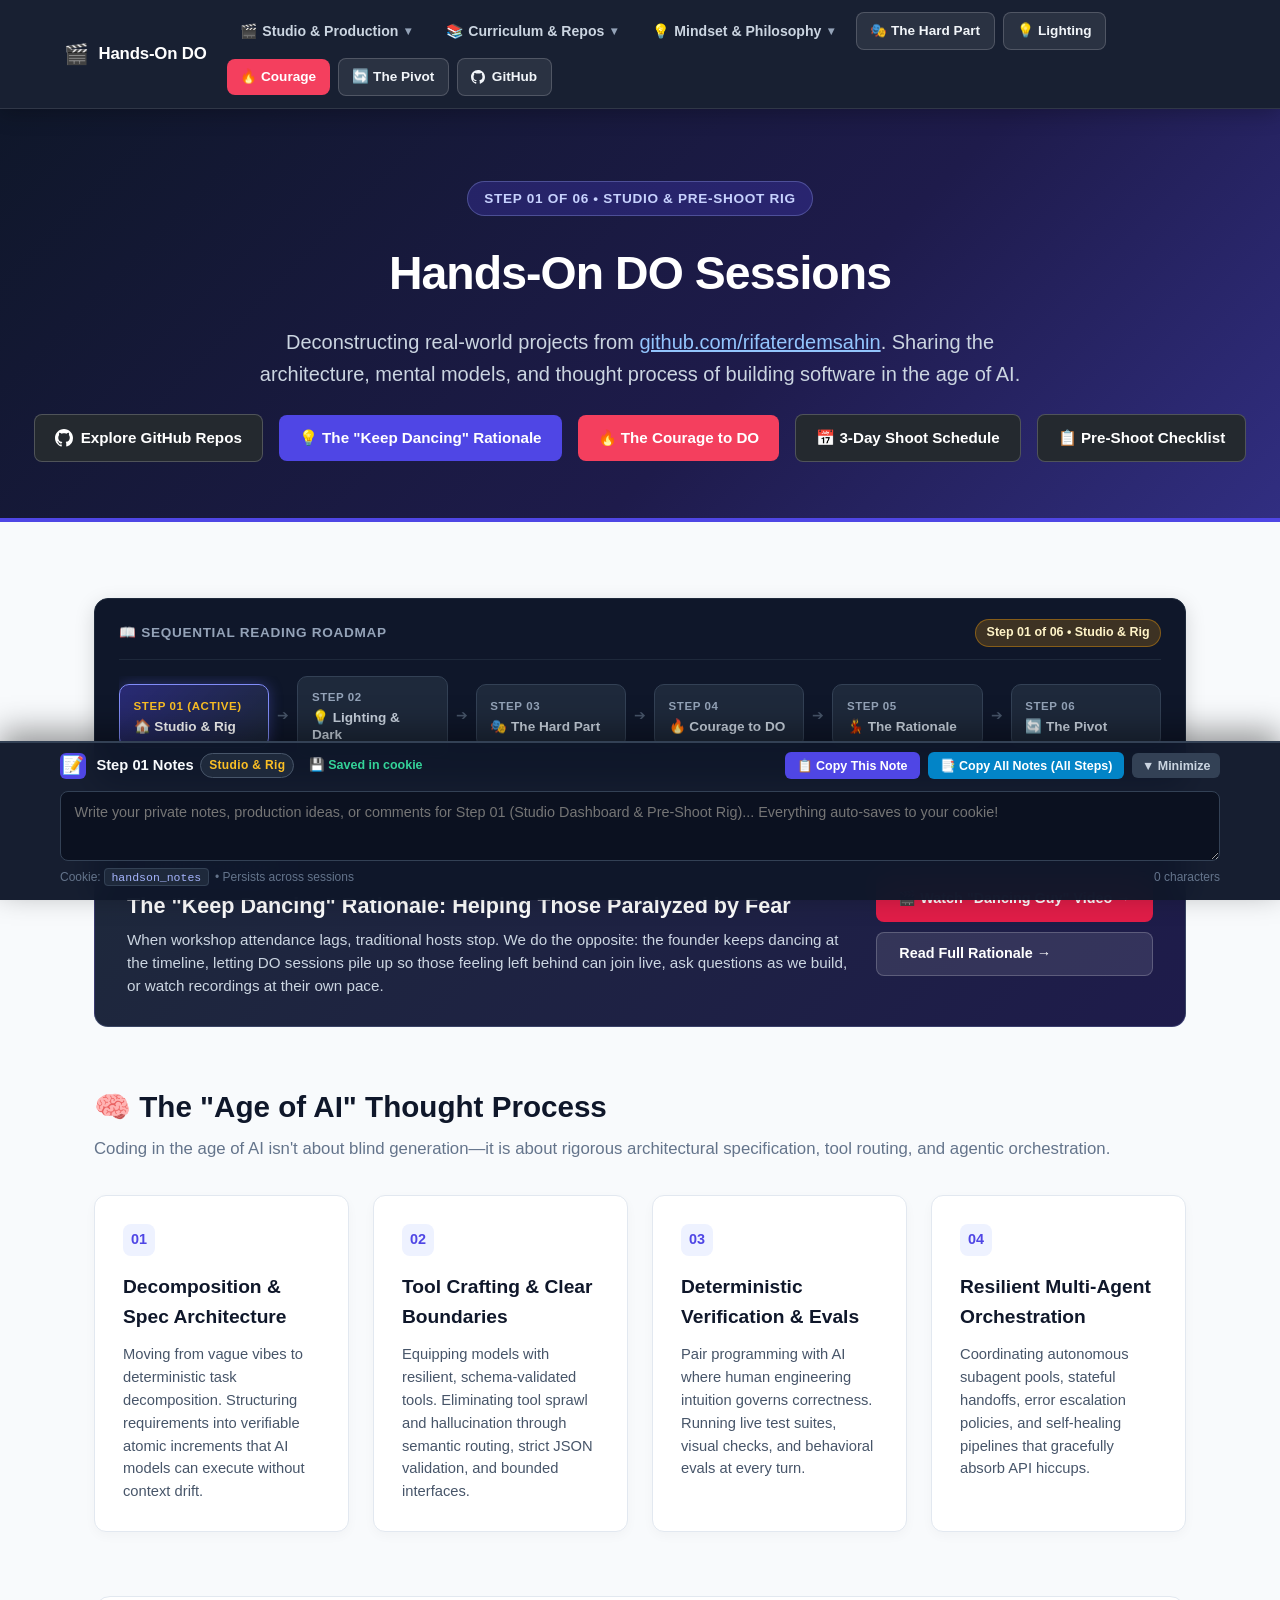
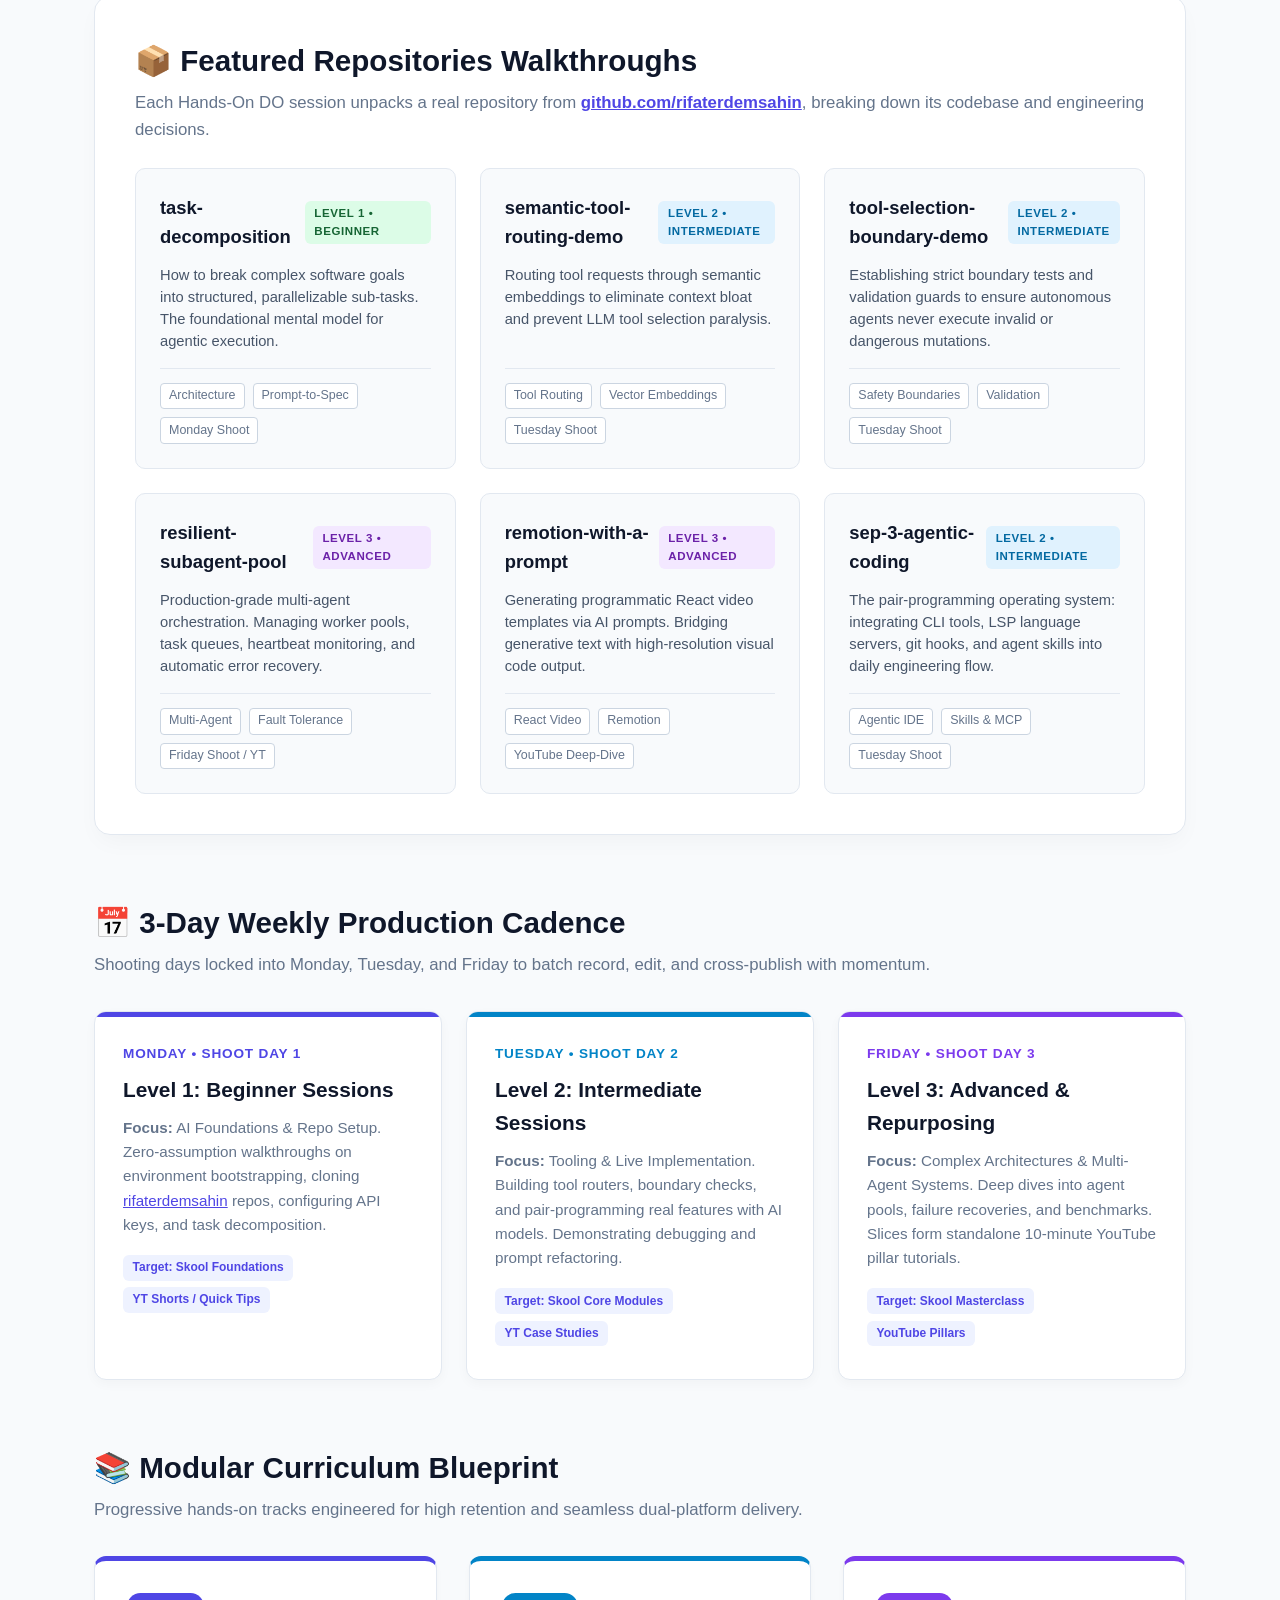
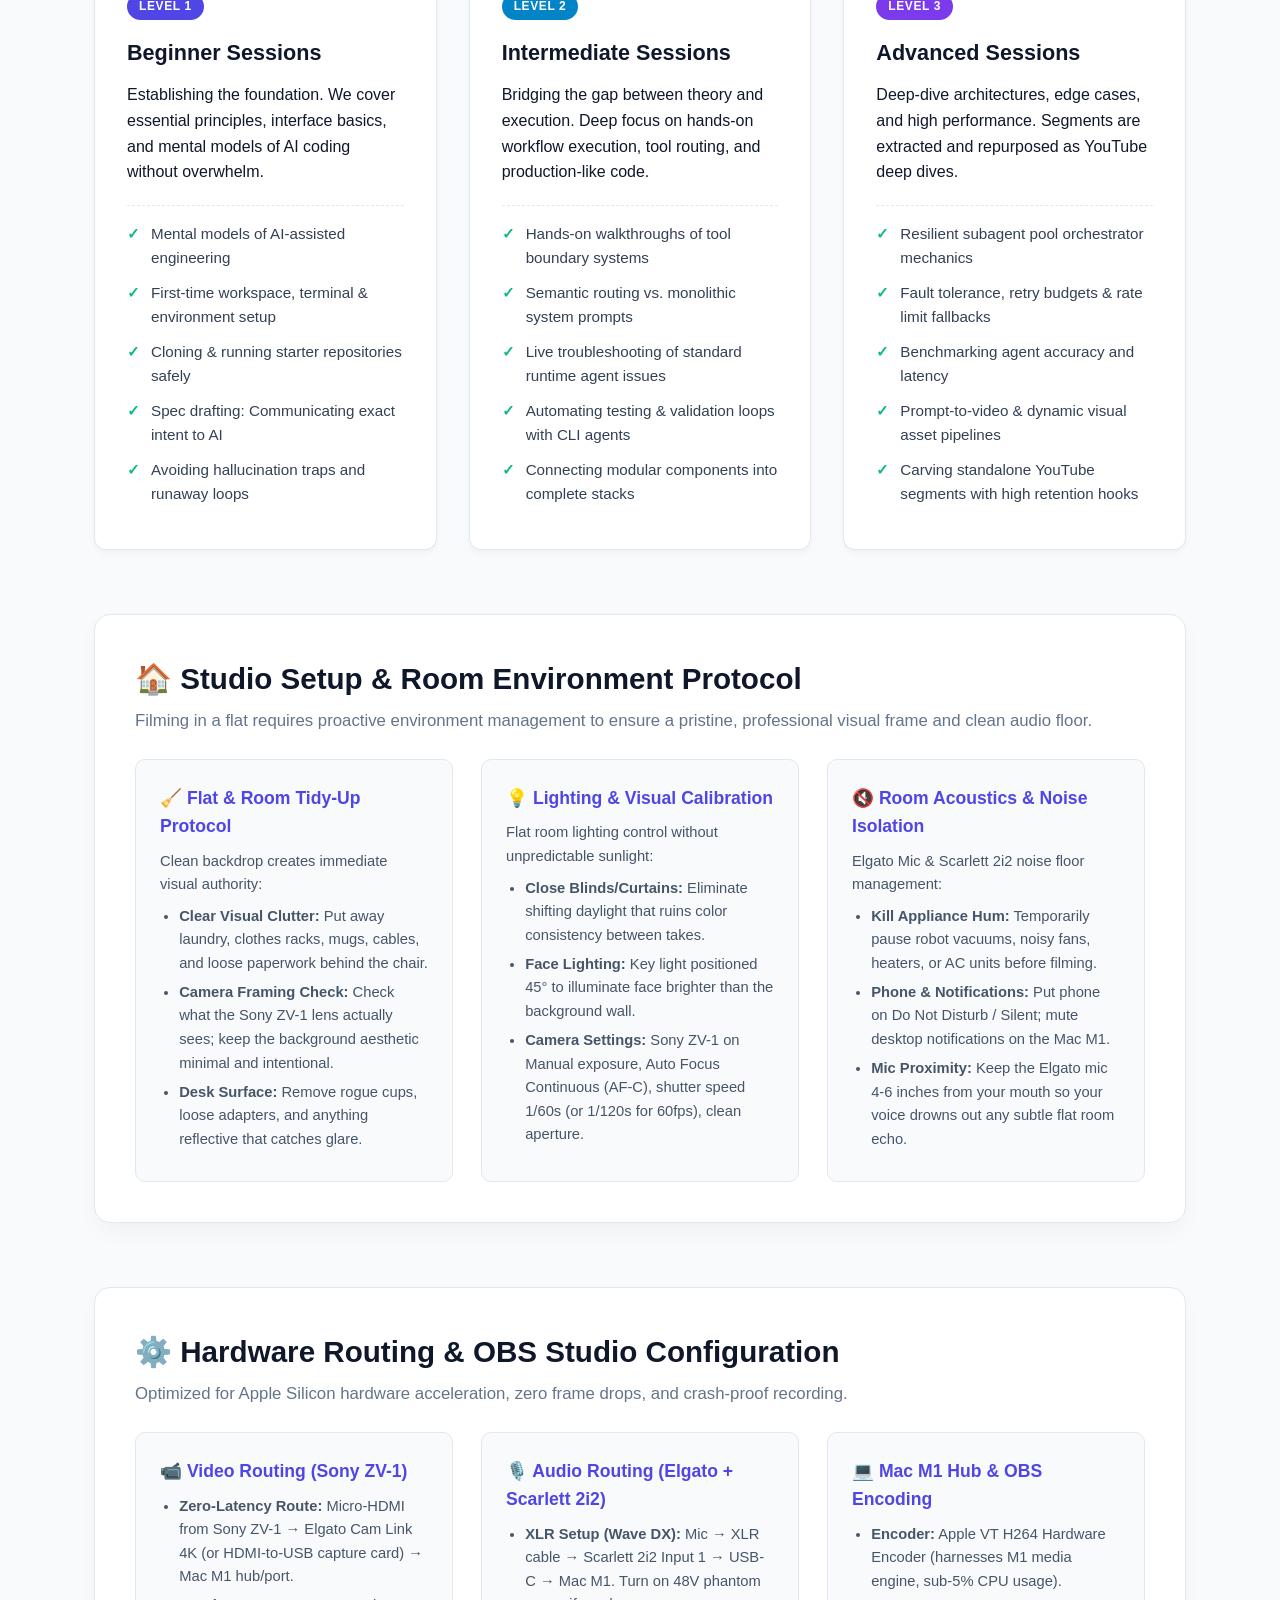
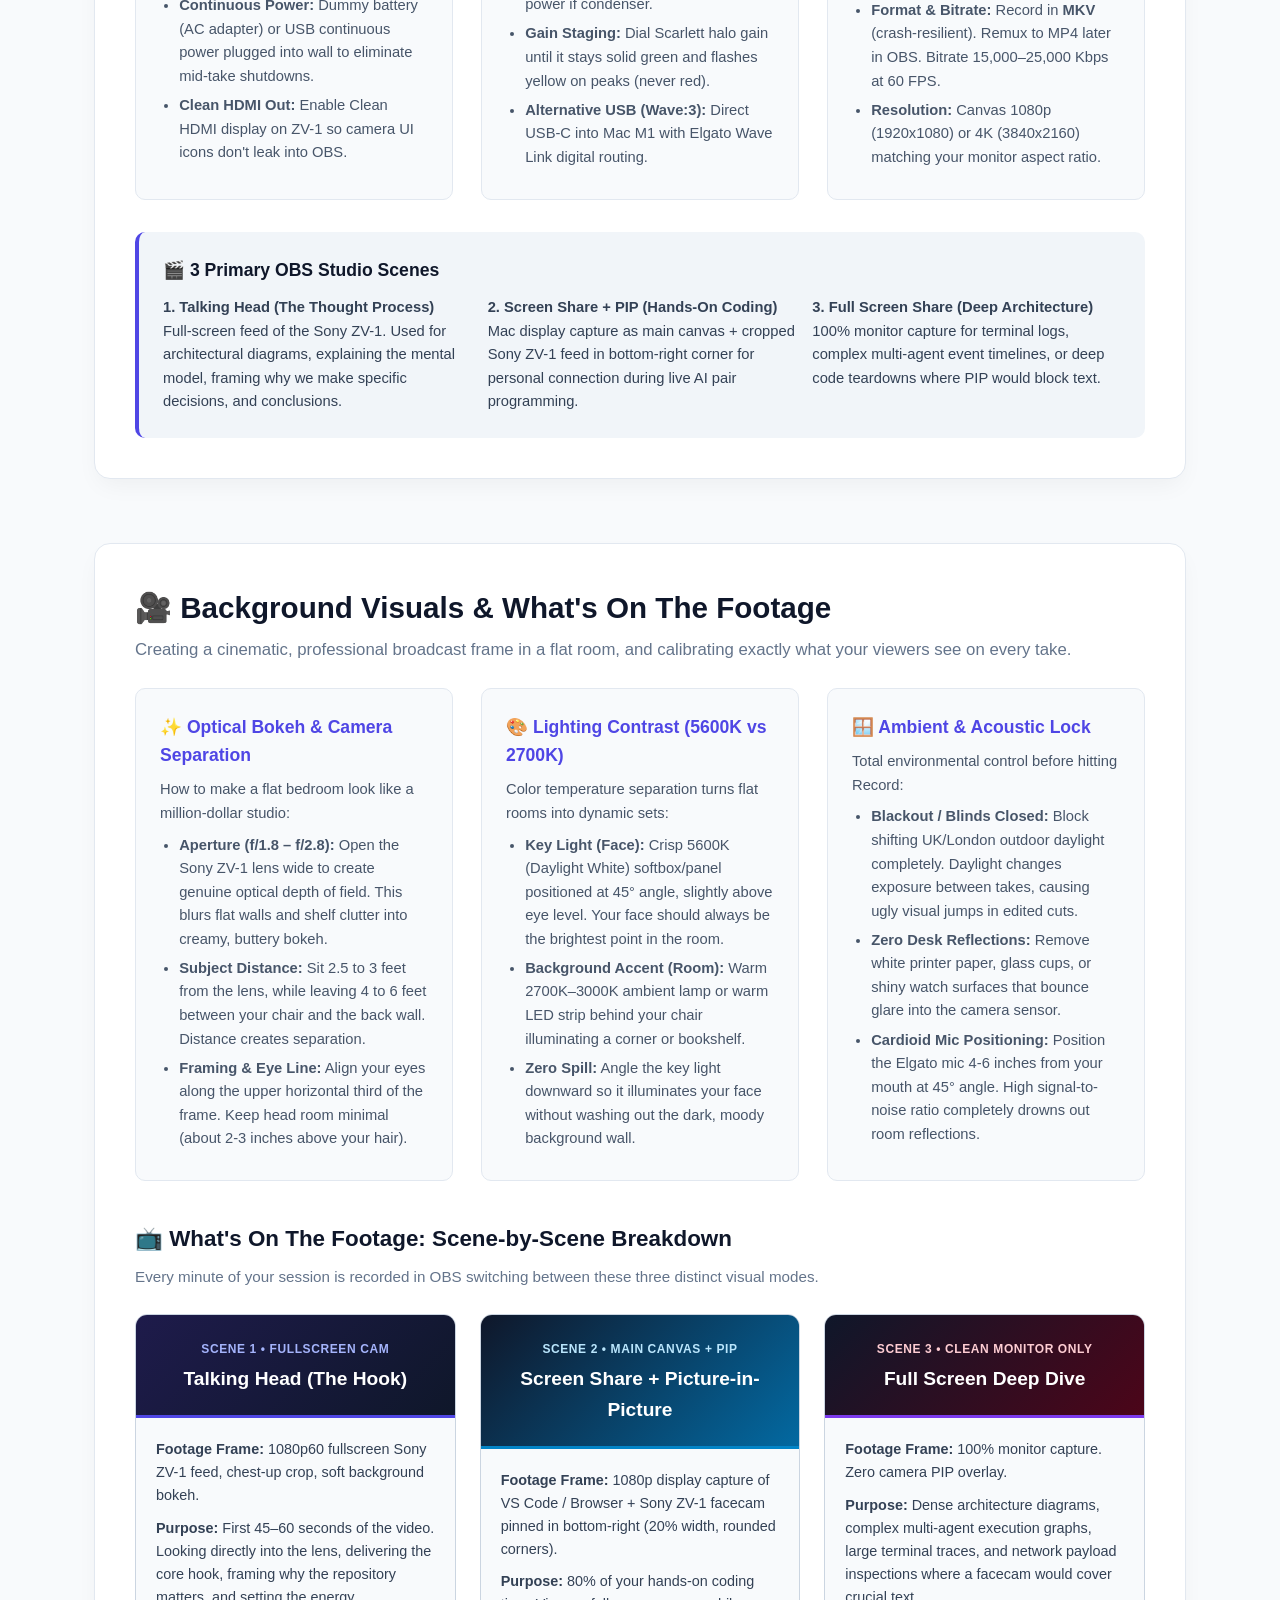
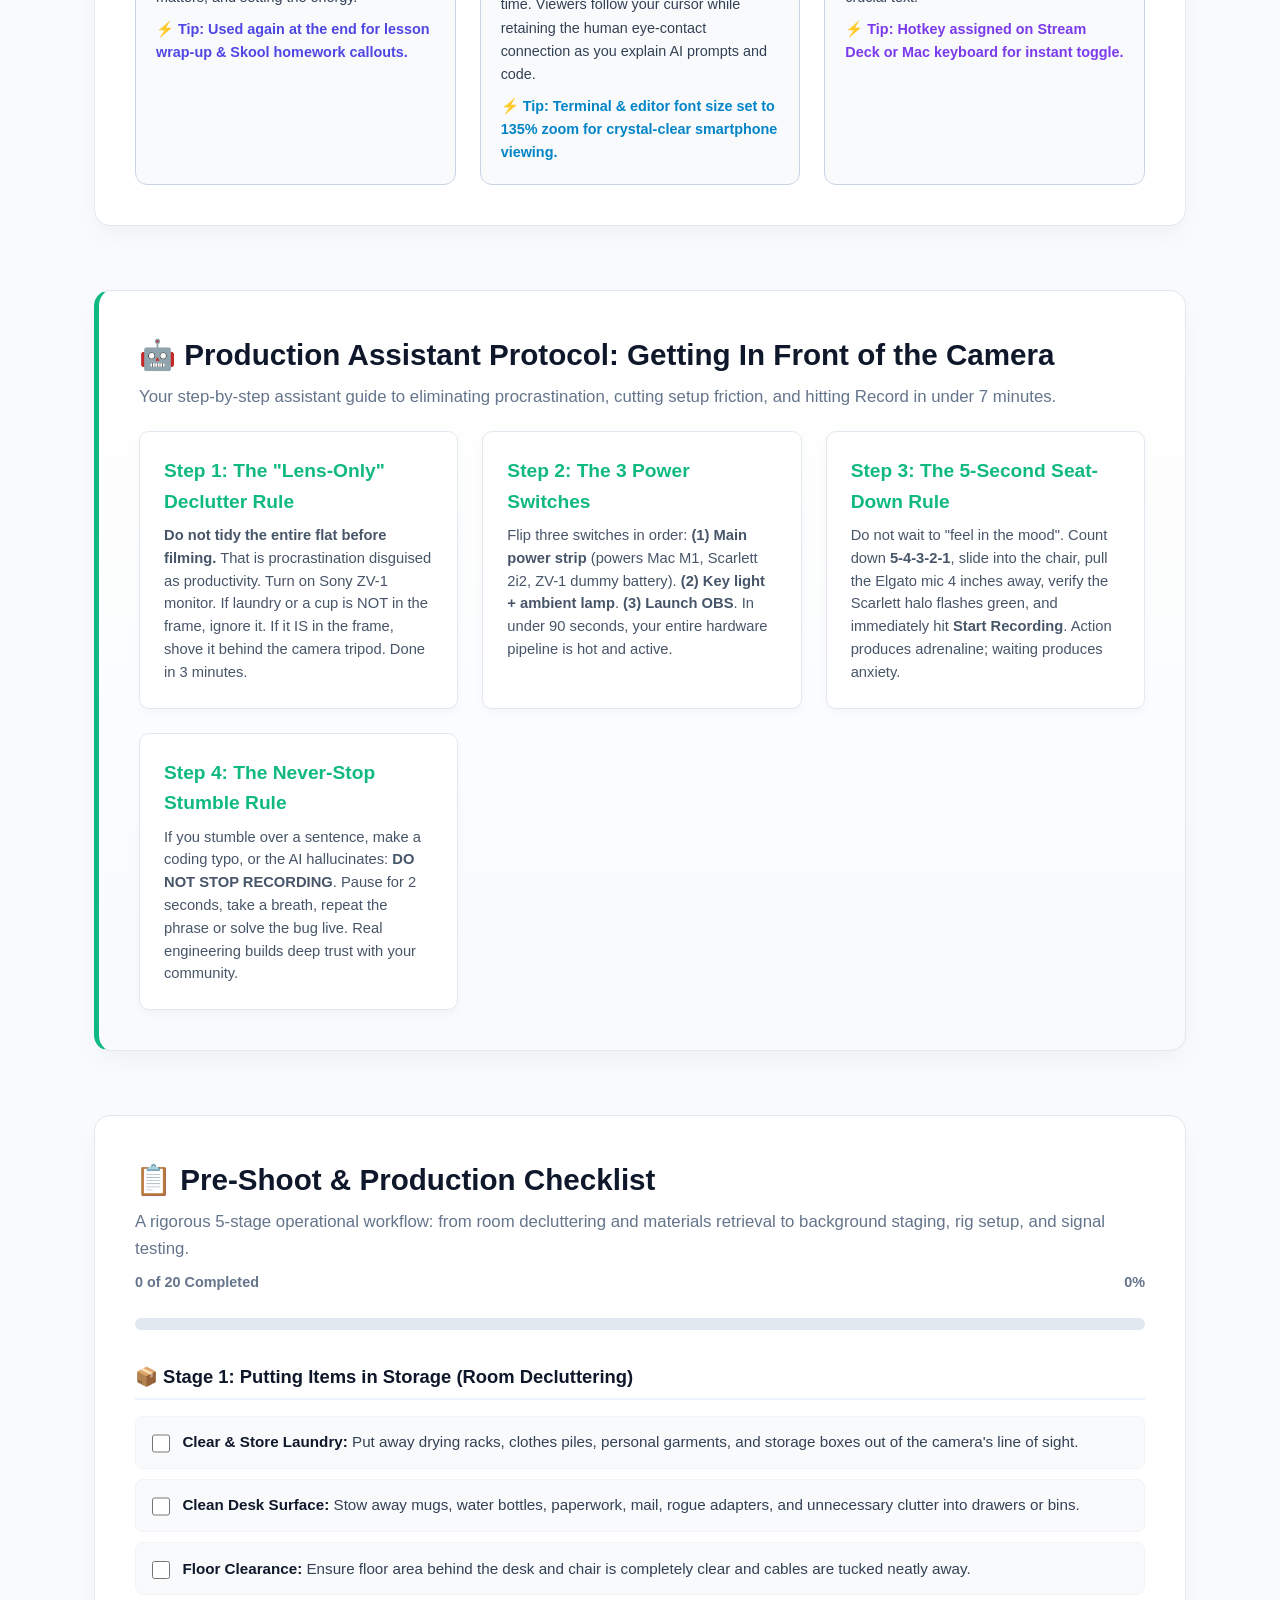
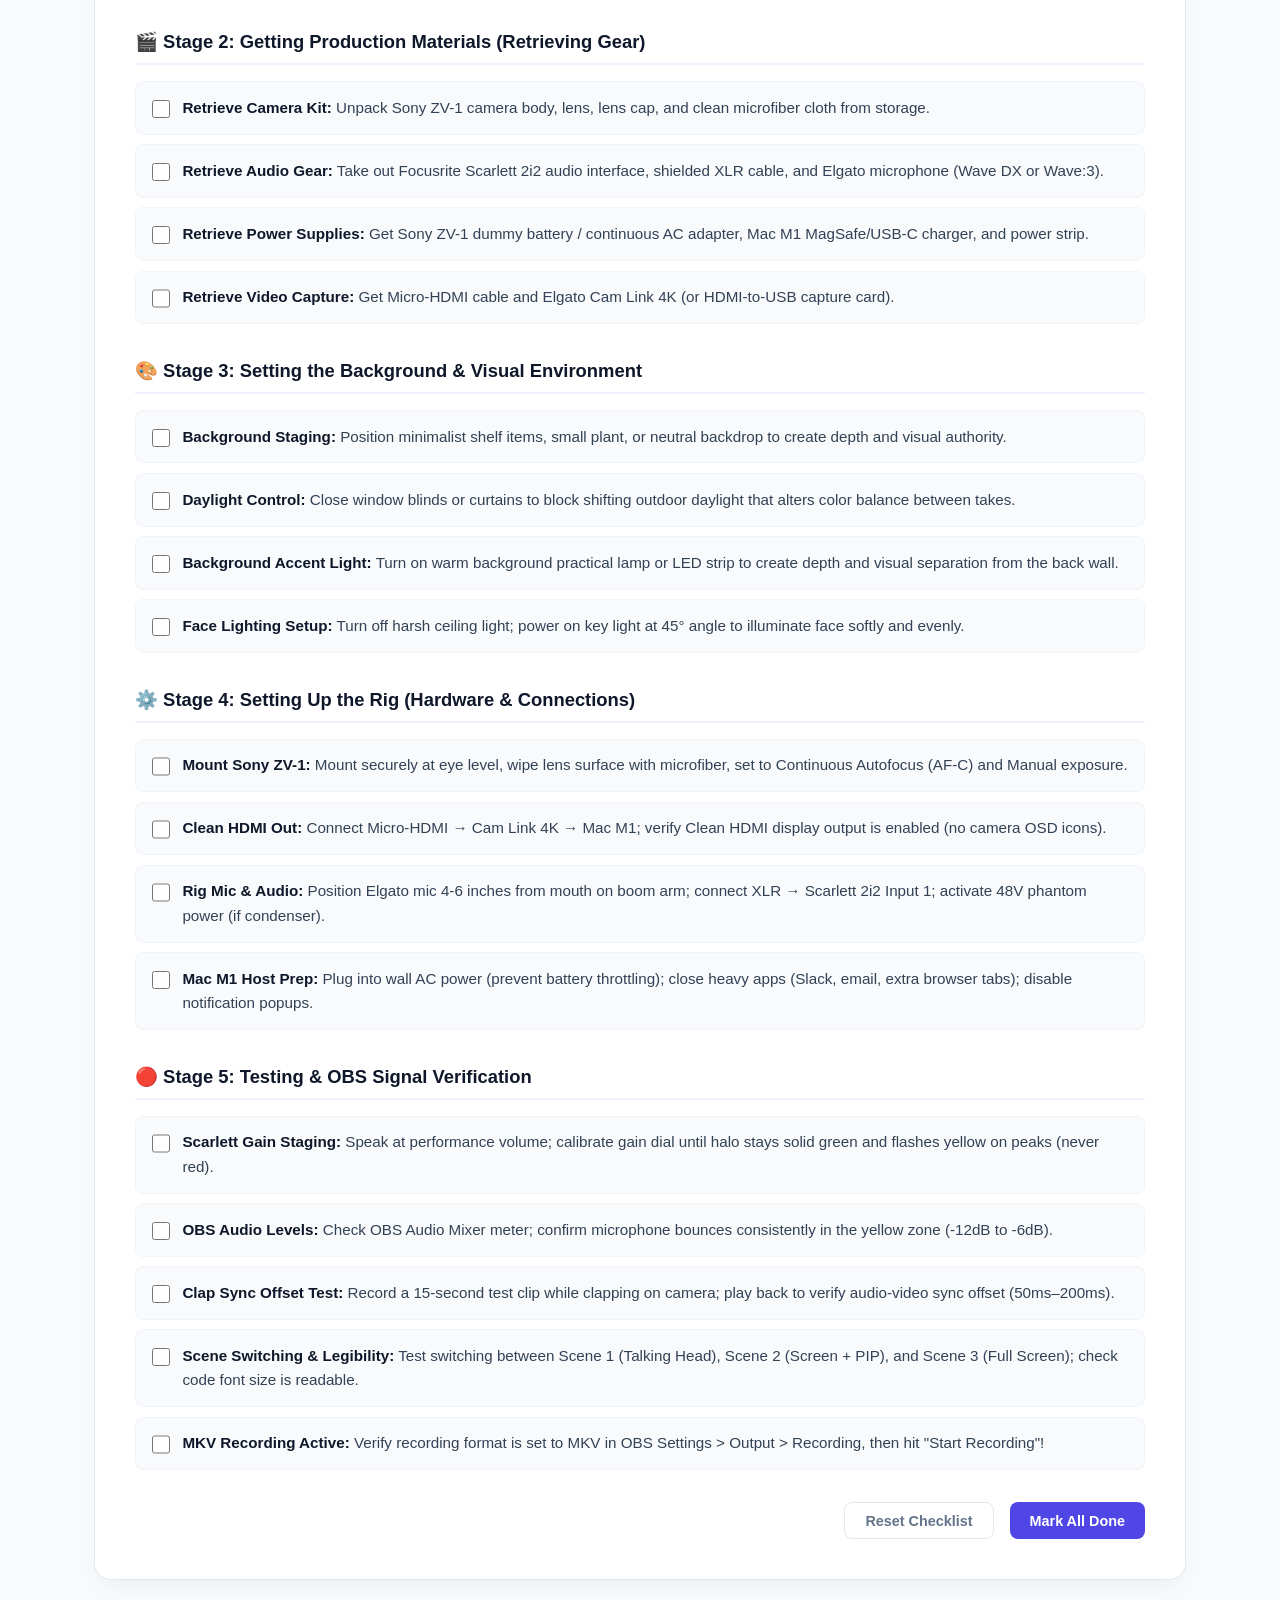
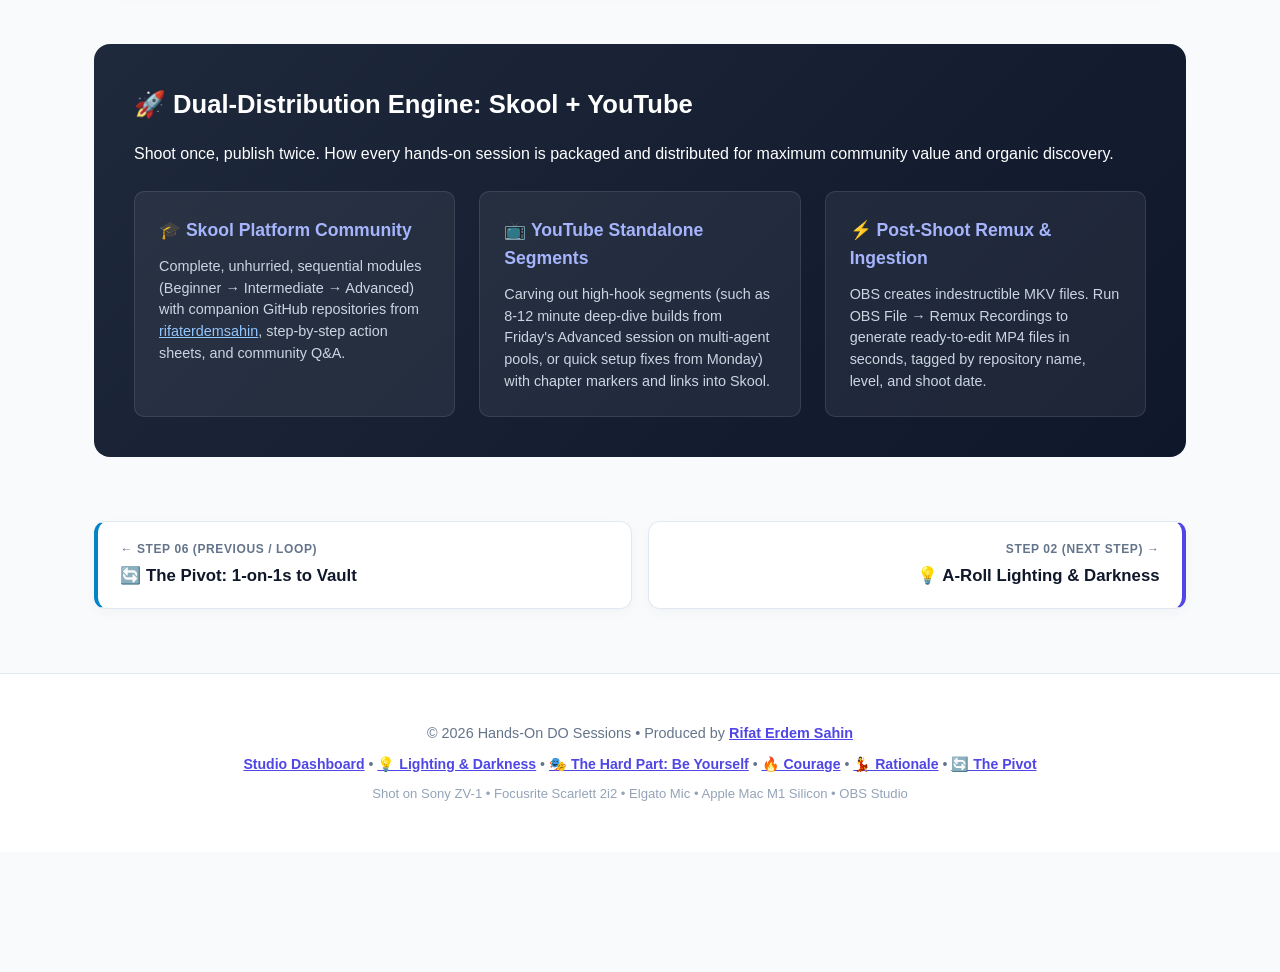
==== commit 896de359: "Add Step 06 pivot.html documenting pivot from unrecorded 1-on-1s to 3-tier asynchronous vault" ====
--- a/index.html
+++ b/index.html
@@ -895,6 +895,7 @@
                         <a href="rationale.html" class="dropdown-item">💃 The "Keep Dancing" Rationale</a>
                         <a href="hard-part.html" class="dropdown-item">🎭 The Hard Part: Be Yourself</a>
                         <a href="courage.html" class="dropdown-item">🔥 Courage: The Key to the Game</a>
+                        <a href="pivot.html" class="dropdown-item">🔄 The 1-on-1 Pivot</a>
                     </div>
                 </div>
 
@@ -902,6 +903,7 @@
                 <a href="hard-part.html" class="nav-pill-btn gh-btn">🎭 The Hard Part</a>
                 <a href="lighting.html" class="nav-pill-btn gh-btn">💡 Lighting</a>
                 <a href="courage.html" class="nav-pill-btn highlight-btn">🔥 Courage</a>
+                <a href="pivot.html" class="nav-pill-btn gh-btn">🔄 The Pivot</a>
                 <a href="https://github.com/rifaterdemsahin" target="_blank" class="nav-pill-btn gh-btn">
                     <svg width="14" height="14" viewBox="0 0 16 16" fill="currentColor"><path d="M8 0C3.58 0 0 3.58 0 8c0 3.54 2.29 6.53 5.47 7.59.4.07.55-.17.55-.38 0-.19-.01-.82-.01-1.49-2.01.37-2.53-.49-2.69-.94-.09-.23-.48-.94-.82-1.13-.28-.15-.68-.52-.01-.53.63-.01 1.08.58 1.23.82.72 1.21 1.87.87 2.33.66.07-.52.28-.87.51-1.07-1.78-.2-3.64-.89-3.64-3.95 0-.87.31-1.59.82-2.15-.08-.2-.36-1.02.08-2.12 0 0 .67-.21 2.2.82.64-.18 1.32-.27 2-.27.68 0 1.36.09 2 .27 1.53-1.04 2.2-.82 2.2-.82.44 1.1.16 1.92.08 2.12.51.56.82 1.27.82 2.15 0 3.07-1.87 3.75-3.65 3.95.29.25.54.73.54 1.48 0 1.07-.01 1.93-.01 2.2 0 .21.15.46.55.38A8.013 8.013 0 0016 8c0-4.42-3.58-8-8-8z"/></svg>
                     GitHub
@@ -911,7 +913,7 @@
     </nav>
 
     <header>
-        <div class="header-badge">Step 01 of 05 • Studio &amp; Pre-Shoot Rig</div>
+        <div class="header-badge">Step 01 of 06 • Studio &amp; Pre-Shoot Rig</div>
         <h1>Hands-On DO Sessions</h1>
         <p>Deconstructing real-world projects from <a href="https://github.com/rifaterdemsahin" target="_blank" style="color: #93c5fd; text-decoration: underline;">github.com/rifaterdemsahin</a>. Sharing the architecture, mental models, and thought process of building software in the age of AI.</p>
         
@@ -943,7 +945,7 @@
                 <div class="stepper-heading">
                     <span>📖 Sequential Reading Roadmap</span>
                 </div>
-                <span class="stepper-current-badge">Step 01 of 05 • Studio &amp; Rig</span>
+                <span class="stepper-current-badge">Step 01 of 06 • Studio &amp; Rig</span>
             </div>
             <div class="stepper-timeline">
                 <a href="index.html" class="step-card active">
@@ -970,6 +972,11 @@
                     <span class="step-card-num">Step 05</span>
                     <span class="step-card-title">💃 The Rationale</span>
                 </a>
+                <span class="step-arrow-divider">➔</span>
+                <a href="pivot.html" class="step-card">
+                    <span class="step-card-num">Step 06</span>
+                    <span class="step-card-title">🔄 The Pivot</span>
+                </a>
             </div>
         </div>
 
@@ -1587,9 +1594,9 @@
 
         <!-- Sequential Step Jump Controls -->
         <div class="step-nav-bar">
-            <a href="rationale.html" class="step-nav-btn prev-step">
-                <span class="step-nav-hint">← Step 05 (Previous / Loop)</span>
-                <span class="step-nav-label">💃 Why We DO: The Rationale</span>
+            <a href="pivot.html" class="step-nav-btn prev-step">
+                <span class="step-nav-hint">← Step 06 (Previous / Loop)</span>
+                <span class="step-nav-label">🔄 The Pivot: 1-on-1s to Vault</span>
             </a>
             <a href="lighting.html" class="step-nav-btn next-step">
                 <span class="step-nav-hint">Step 02 (Next Step) →</span>
@@ -1606,7 +1613,8 @@
             <a href="lighting.html" style="color: var(--primary); font-weight: 600;">💡 Lighting &amp; Darkness</a> &bull;
             <a href="hard-part.html" style="color: var(--primary); font-weight: 600;">🎭 The Hard Part: Be Yourself</a> &bull;
             <a href="courage.html" style="color: var(--primary); font-weight: 600;">🔥 Courage</a> &bull;
-            <a href="rationale.html" style="color: var(--primary); font-weight: 600;">💃 Rationale</a>
+            <a href="rationale.html" style="color: var(--primary); font-weight: 600;">💃 Rationale</a> &bull;
+            <a href="pivot.html" style="color: var(--primary); font-weight: 600;">🔄 The Pivot</a>
         </p>
         <p style="margin-top: 0.5rem; font-size: 0.82rem; color: var(--gray-light);">Shot on Sony ZV-1 &bull; Focusrite Scarlett 2i2 &bull; Elgato Mic &bull; Apple Mac M1 Silicon &bull; OBS Studio</p>
     </footer>
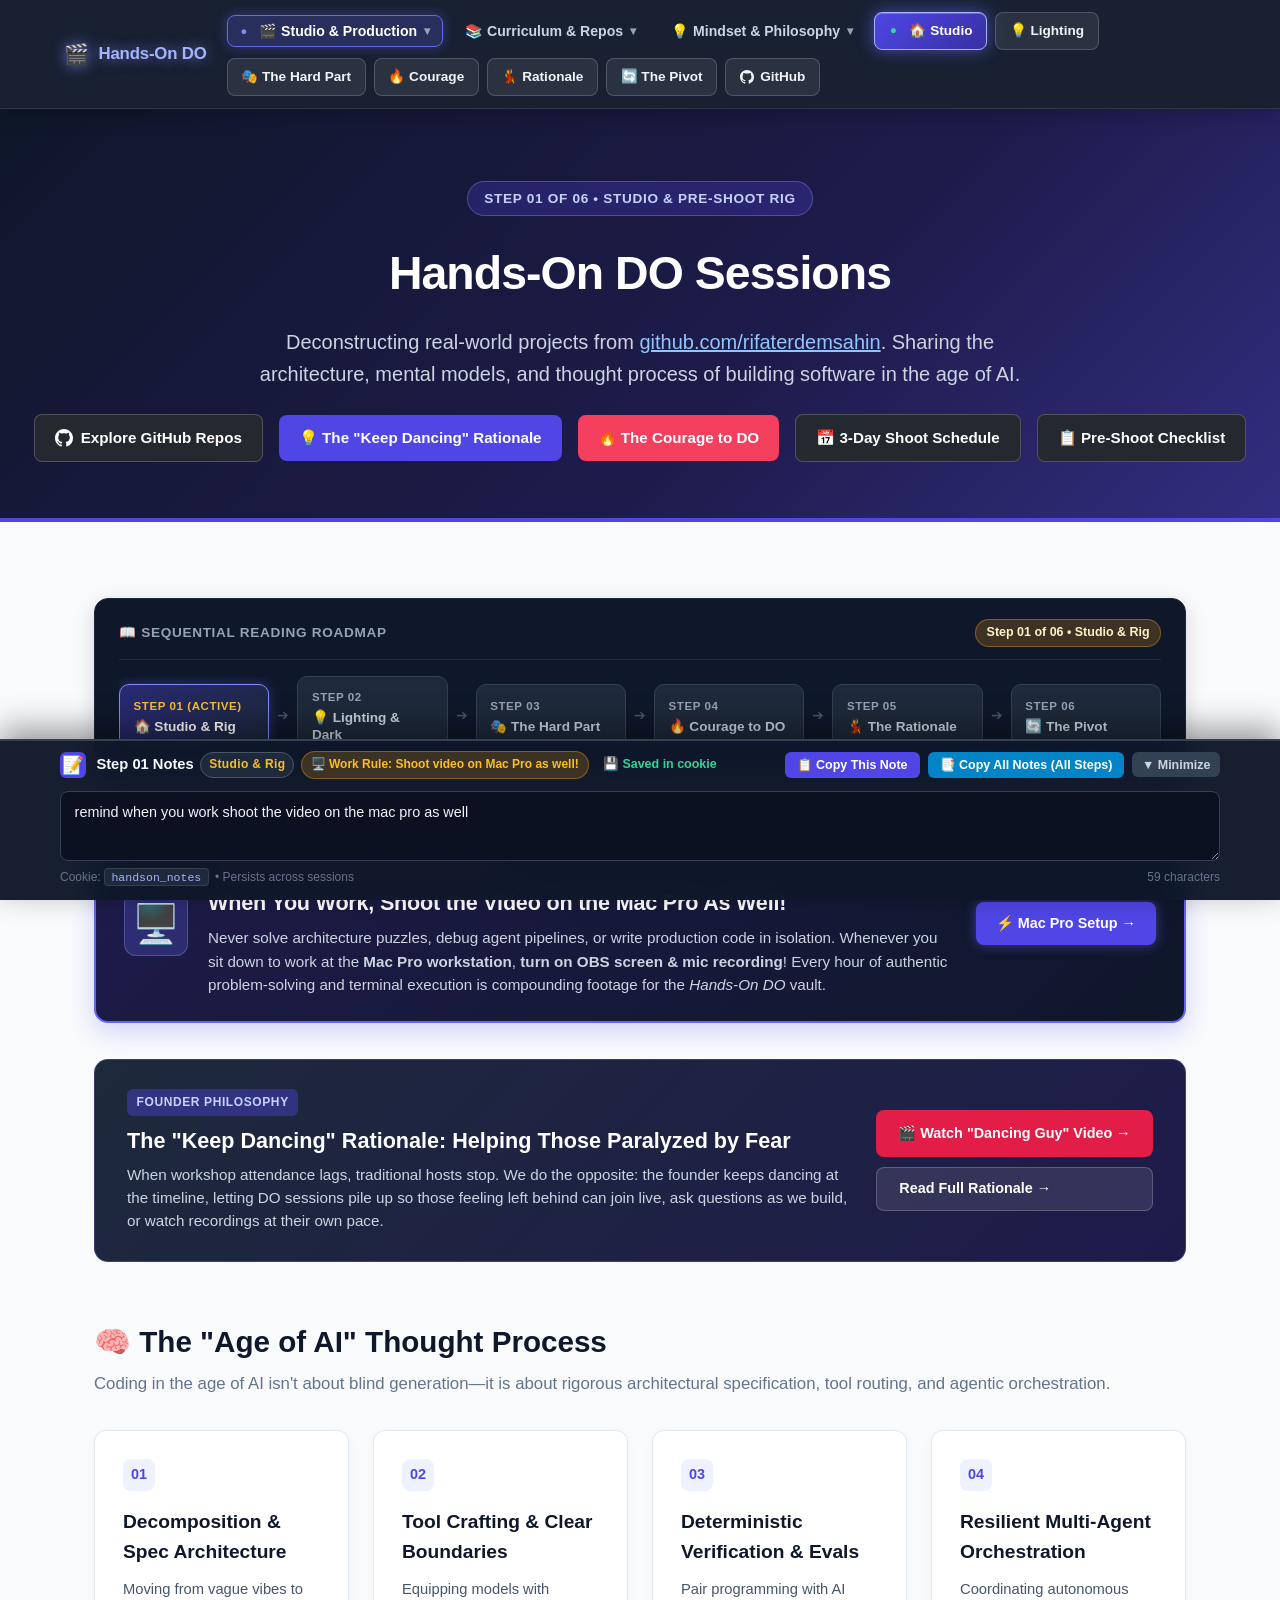
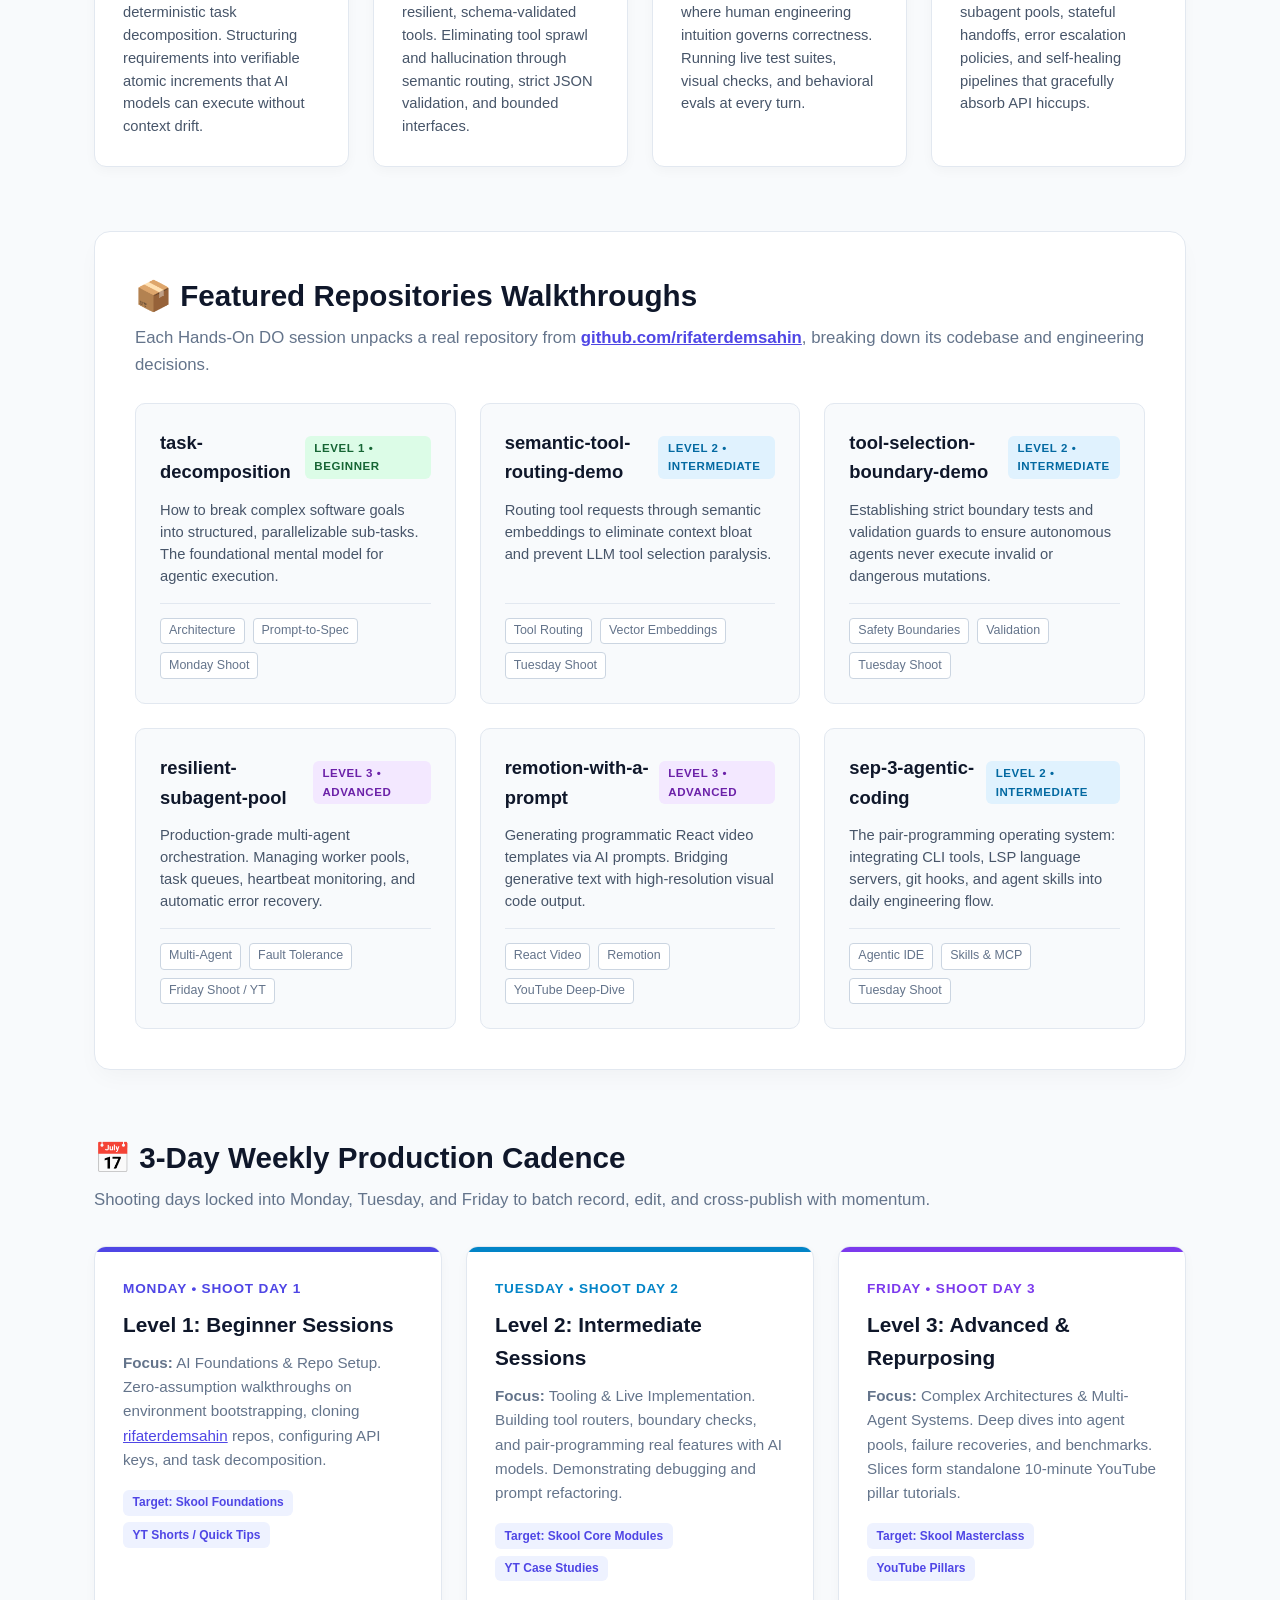
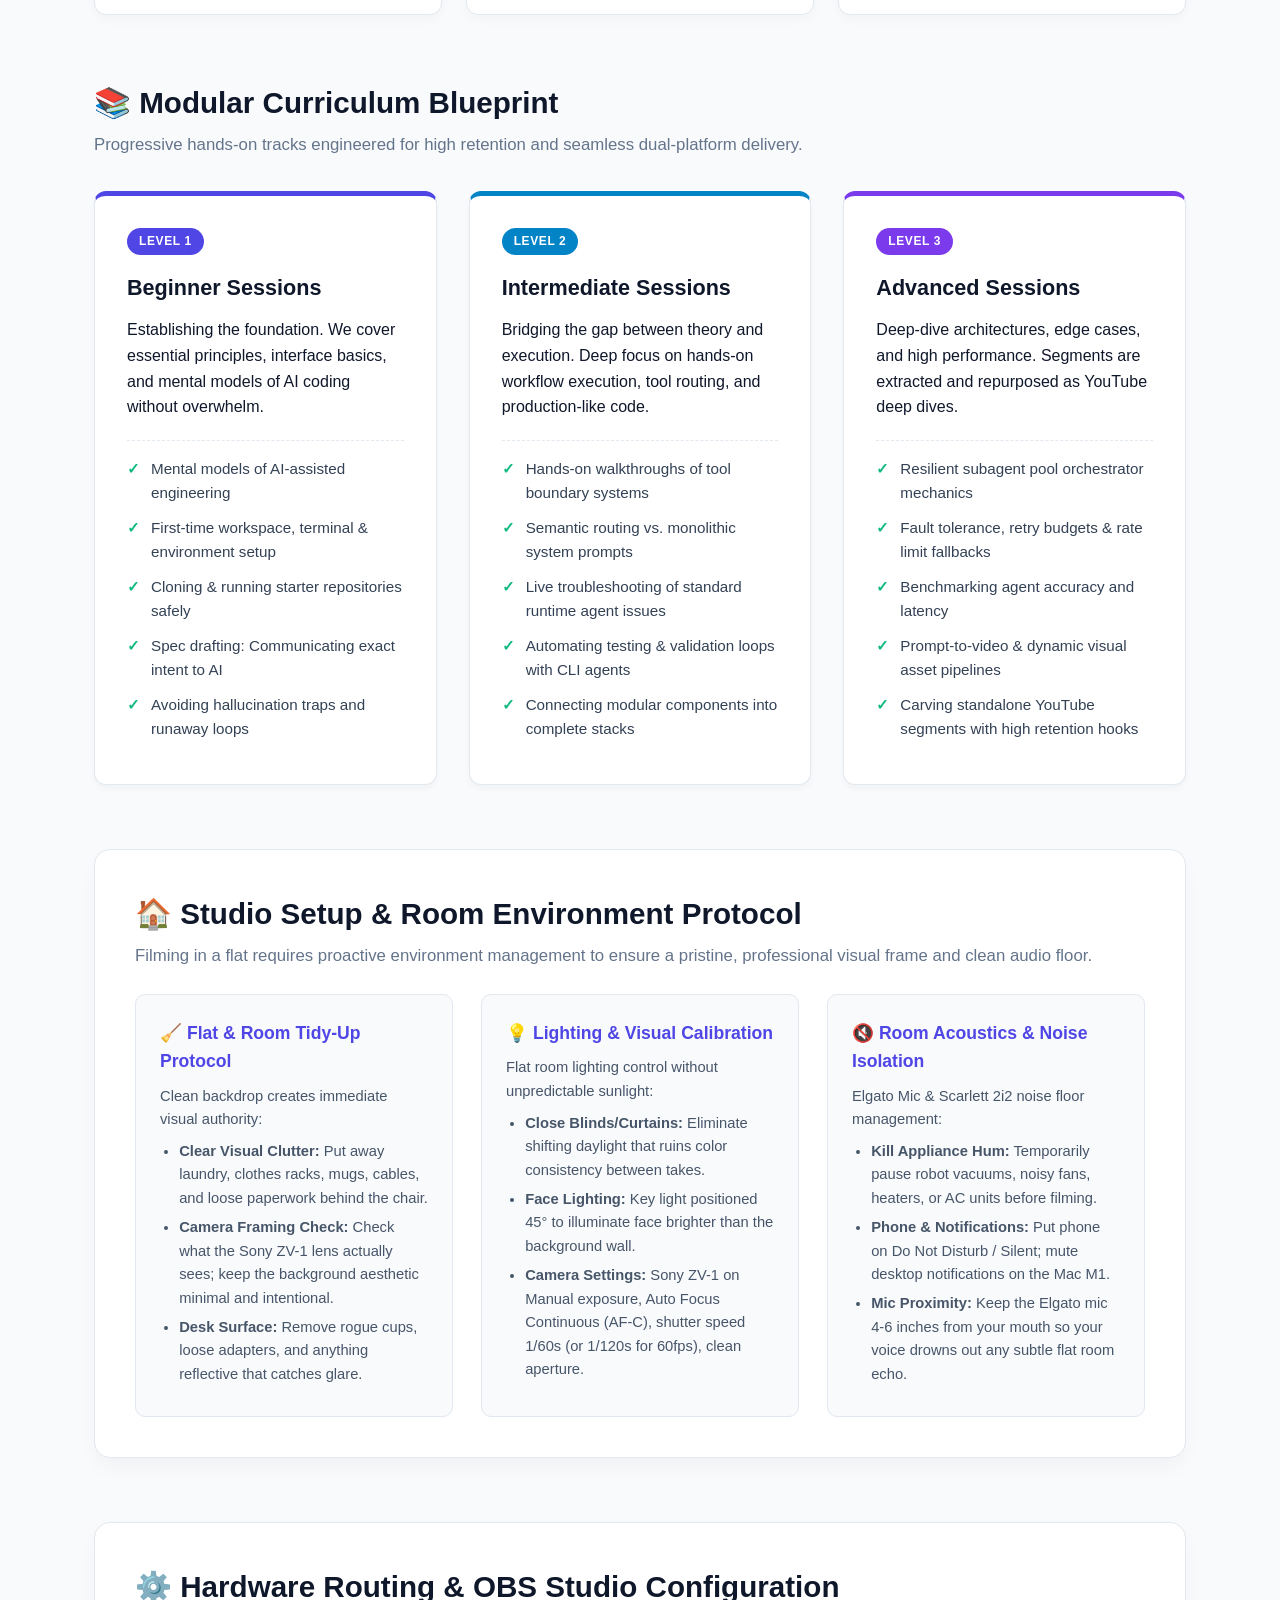
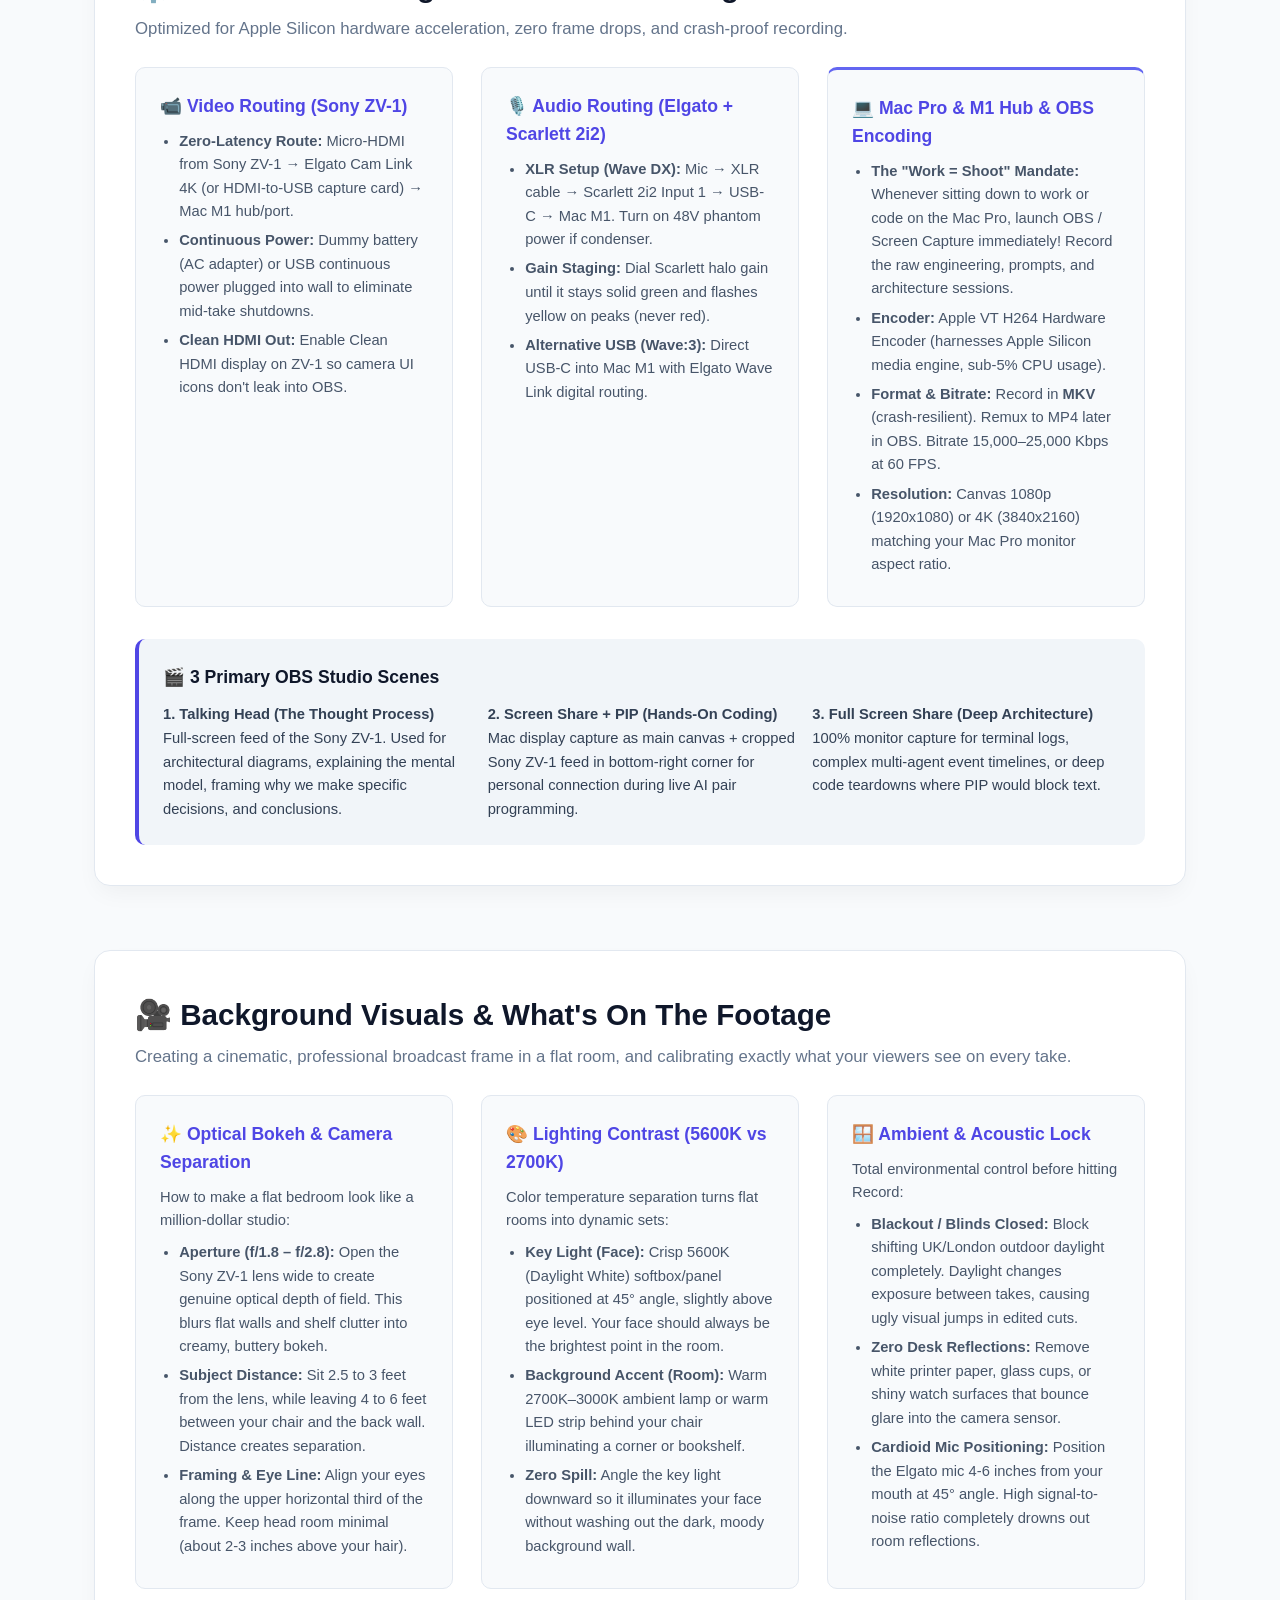
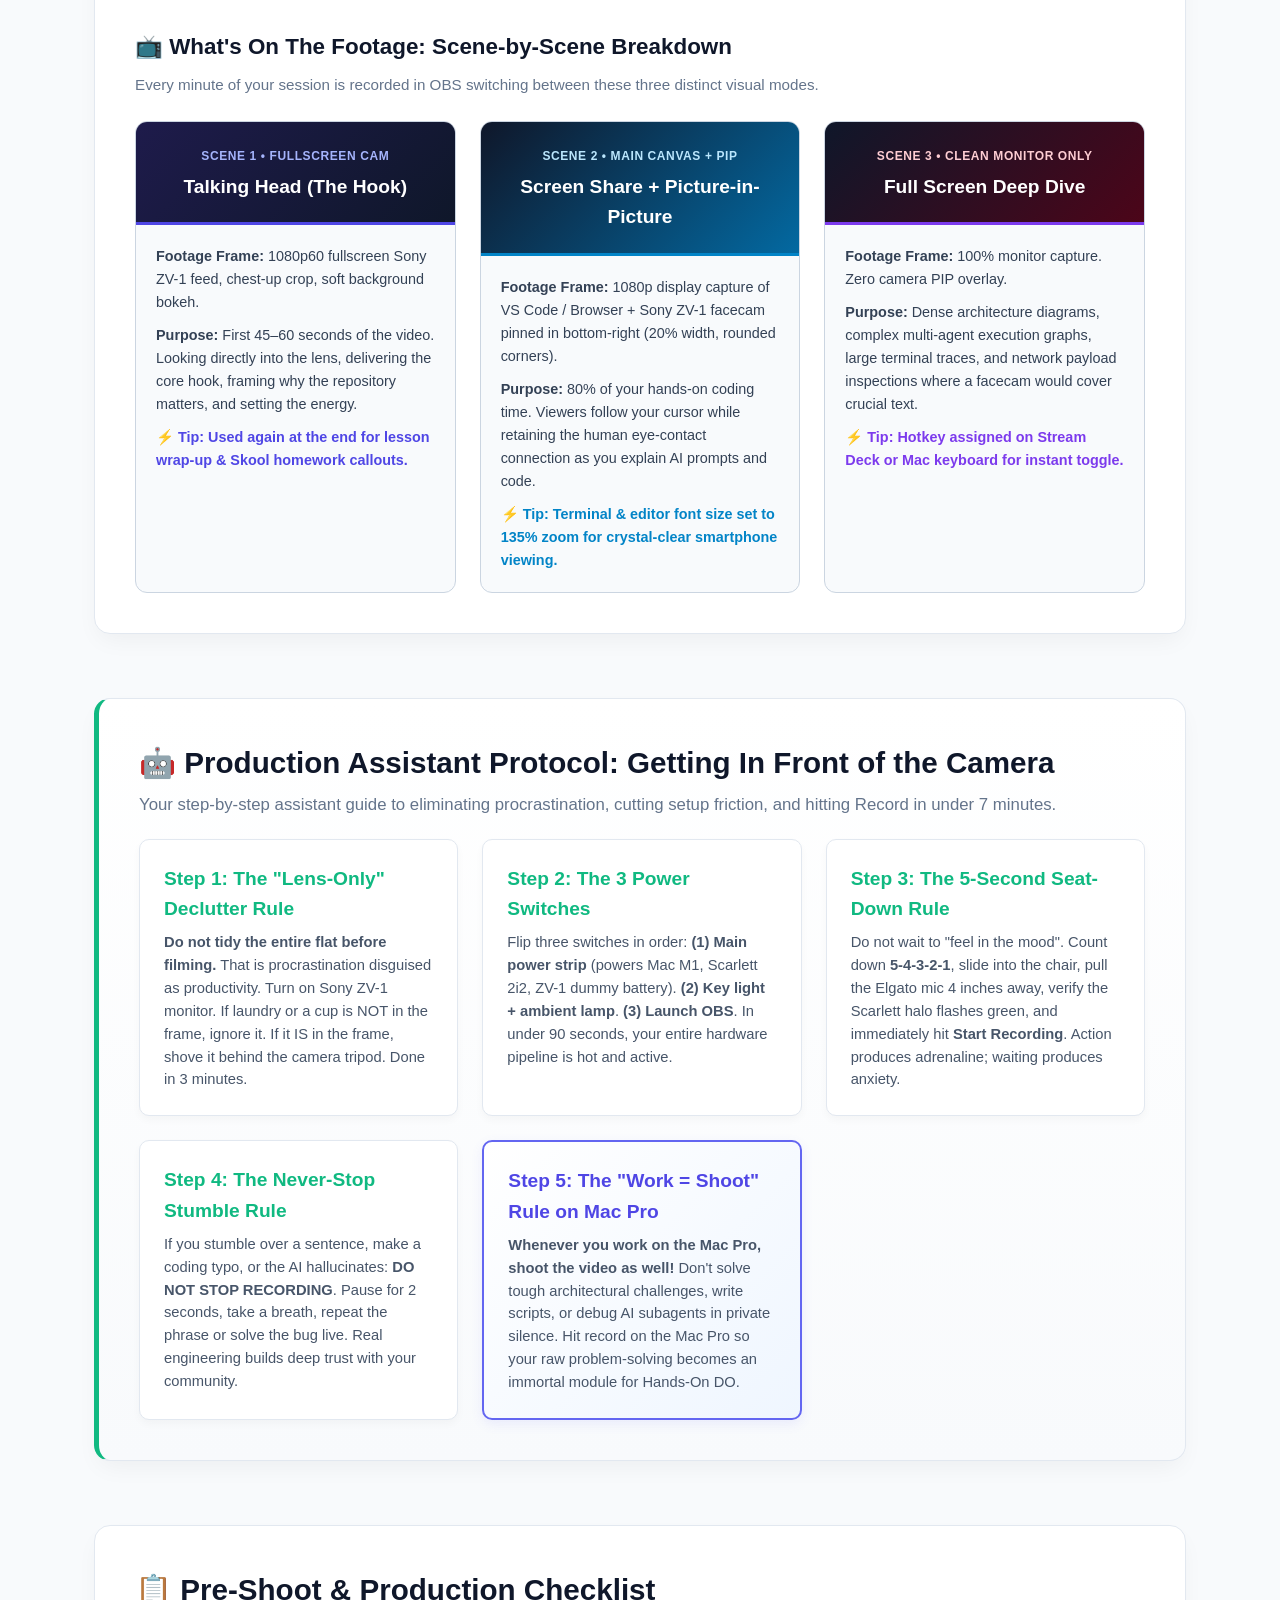
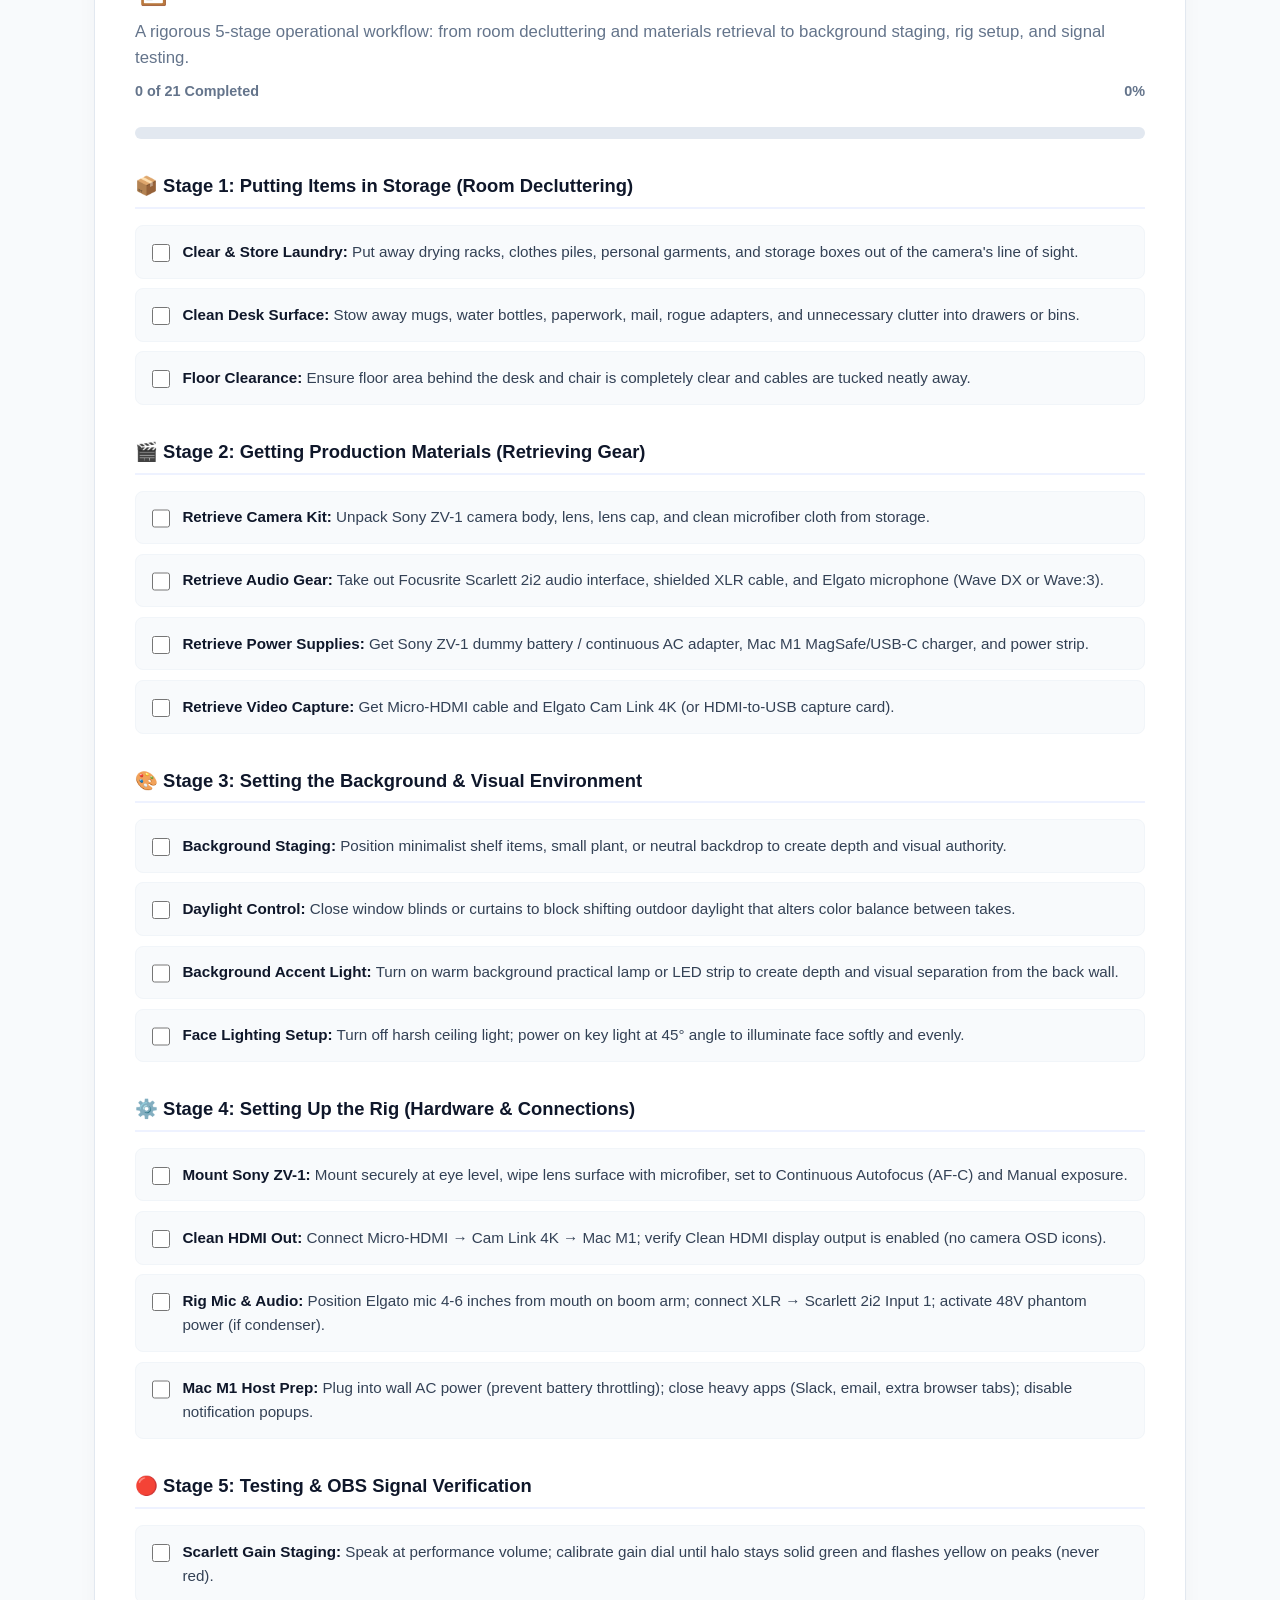
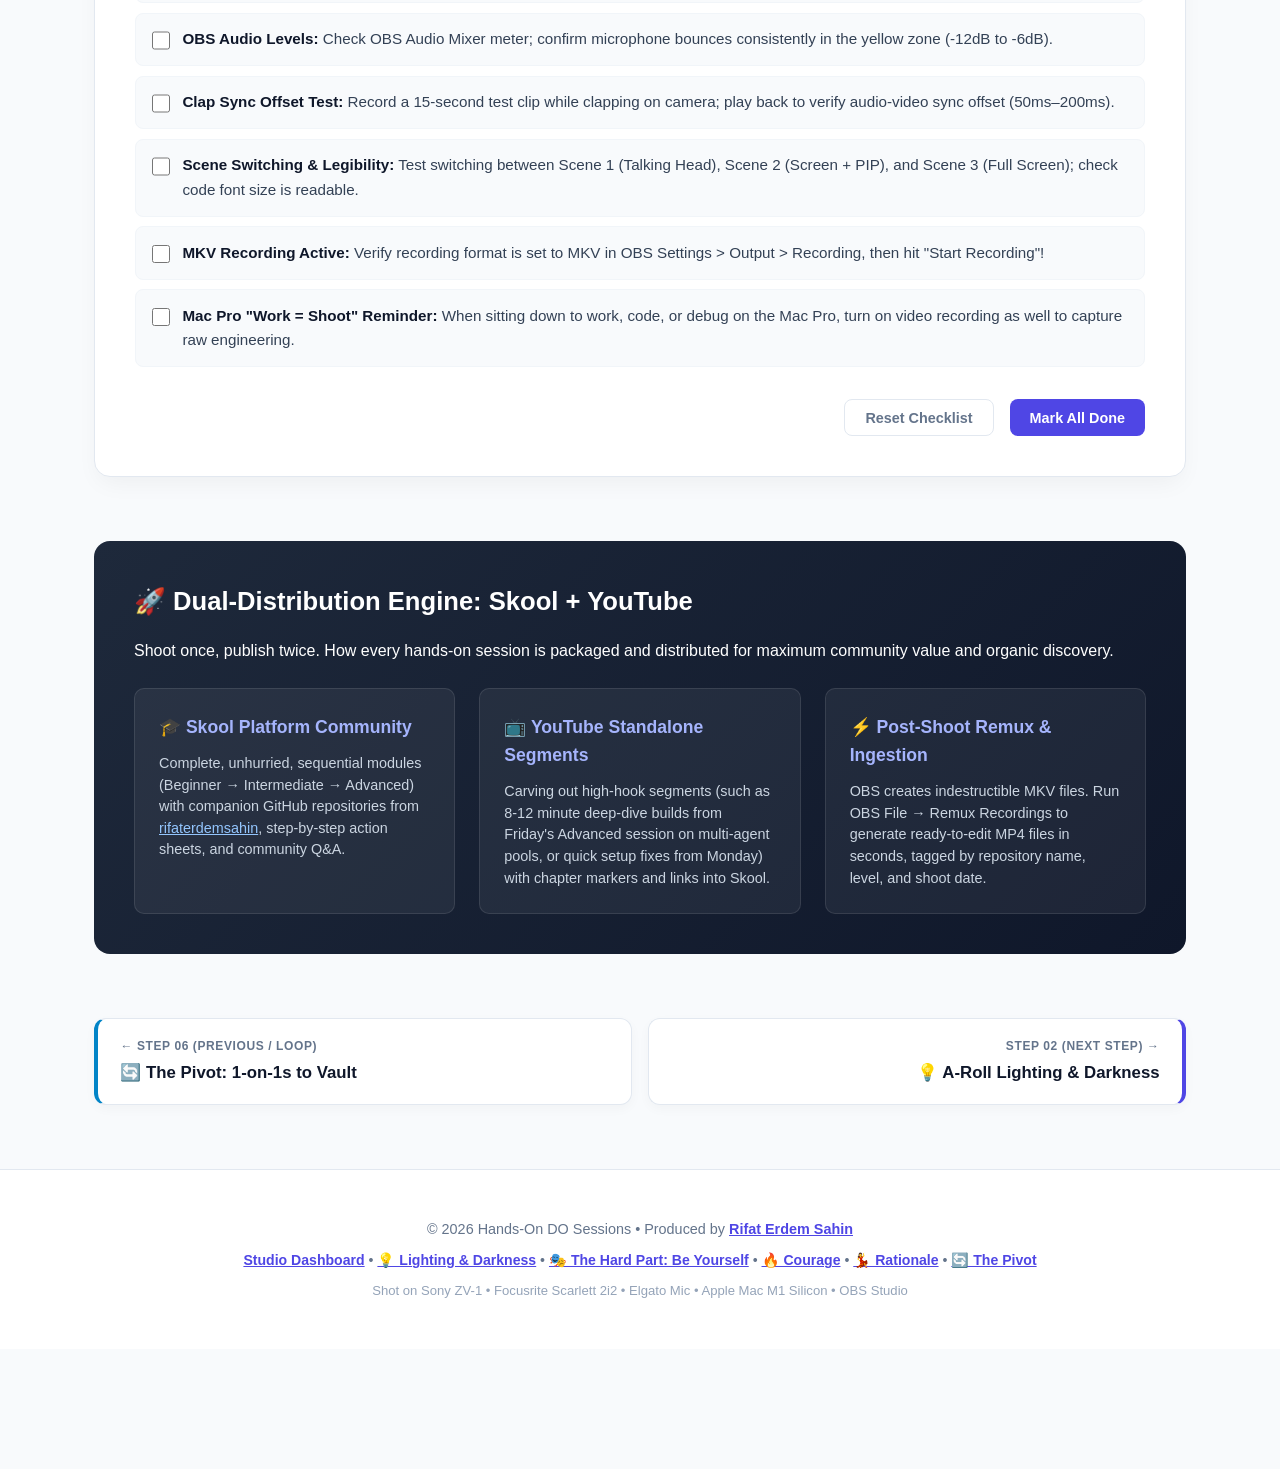
==== commit c7ad9f58: "Highlight active page in top menu and add Mac Pro Work Recording reminder" ====
--- a/index.html
+++ b/index.html
@@ -863,7 +863,7 @@
                         <span class="drop-arrow">▾</span>
                     </button>
                     <div class="dropdown-menu">
-                        <a href="index.html" class="dropdown-item">🏠 Studio Dashboard</a>
+                        <a href="index.html" class="dropdown-item nav-item-active">🏠 Studio Dashboard</a>
                         <a href="lighting.html" class="dropdown-item">💡 A-Roll Lighting &amp; Darkness</a>
                         <a href="#footage-setup" class="dropdown-item">🎥 Background &amp; Footage Setup</a>
                         <a href="#checklist" class="dropdown-item">📋 5-Stage Pre-Shoot Checklist</a>
@@ -899,10 +899,12 @@
                     </div>
                 </div>
 
-                <!-- Standalone Action Buttons -->
+                <!-- Standalone Action Buttons (All 6 Steps + GitHub) -->
+                <a href="index.html" class="nav-pill-btn gh-btn nav-item-active">🏠 Studio</a>
+                <a href="lighting.html" class="nav-pill-btn gh-btn">💡 Lighting</a>
                 <a href="hard-part.html" class="nav-pill-btn gh-btn">🎭 The Hard Part</a>
-                <a href="lighting.html" class="nav-pill-btn gh-btn">💡 Lighting</a>
-                <a href="courage.html" class="nav-pill-btn highlight-btn">🔥 Courage</a>
+                <a href="courage.html" class="nav-pill-btn gh-btn">🔥 Courage</a>
+                <a href="rationale.html" class="nav-pill-btn gh-btn">💃 Rationale</a>
                 <a href="pivot.html" class="nav-pill-btn gh-btn">🔄 The Pivot</a>
                 <a href="https://github.com/rifaterdemsahin" target="_blank" class="nav-pill-btn gh-btn">
                     <svg width="14" height="14" viewBox="0 0 16 16" fill="currentColor"><path d="M8 0C3.58 0 0 3.58 0 8c0 3.54 2.29 6.53 5.47 7.59.4.07.55-.17.55-.38 0-.19-.01-.82-.01-1.49-2.01.37-2.53-.49-2.69-.94-.09-.23-.48-.94-.82-1.13-.28-.15-.68-.52-.01-.53.63-.01 1.08.58 1.23.82.72 1.21 1.87.87 2.33.66.07-.52.28-.87.51-1.07-1.78-.2-3.64-.89-3.64-3.95 0-.87.31-1.59.82-2.15-.08-.2-.36-1.02.08-2.12 0 0 .67-.21 2.2.82.64-.18 1.32-.27 2-.27.68 0 1.36.09 2 .27 1.53-1.04 2.2-.82 2.2-.82.44 1.1.16 1.92.08 2.12.51.56.82 1.27.82 2.15 0 3.07-1.87 3.75-3.65 3.95.29.25.54.73.54 1.48 0 1.07-.01 1.93-.01 2.2 0 .21.15.46.55.38A8.013 8.013 0 0016 8c0-4.42-3.58-8-8-8z"/></svg>
@@ -980,6 +982,25 @@
             </div>
         </div>
 
+        <!-- Mac Pro Work Recording Reminder Mandate Banner (Task 2) -->
+        <div class="mac-pro-reminder-banner">
+            <div class="mac-pro-reminder-icon">🖥️</div>
+            <div class="mac-pro-reminder-content">
+                <span class="mac-pro-reminder-badge">🚨 Founder Mandate &bull; Work = Shoot</span>
+                <div class="mac-pro-reminder-title">When You Work, Shoot the Video on the Mac Pro As Well!</div>
+                <p class="mac-pro-reminder-desc">
+                    Never solve architecture puzzles, debug agent pipelines, or write production code in isolation. 
+                    Whenever you sit down to work at the <strong>Mac Pro workstation</strong>, <strong>turn on OBS screen &amp; mic recording</strong>! 
+                    Every hour of authentic problem-solving and terminal execution is compounding footage for the <em>Hands-On DO</em> vault.
+                </p>
+            </div>
+            <div style="flex-shrink: 0;">
+                <a href="#assistant" class="btn" style="background: #4f46e5; color: white; text-decoration: none; display: inline-flex; align-items: center; gap: 0.5rem; padding: 0.65rem 1.25rem; border-radius: 8px; font-weight: 700; font-size: 0.9rem; box-shadow: 0 0 12px rgba(99, 102, 241, 0.5);">
+                    ⚡ Mac Pro Setup &rarr;
+                </a>
+            </div>
+        </div>
+
         <!-- Rationale Callout Banner -->
         <div style="background: linear-gradient(135deg, #1e293b 0%, #1e1b4b 100%); border: 1px solid rgba(165, 180, 252, 0.2); border-radius: 14px; padding: 1.75rem 2rem; margin-bottom: 3.5rem; color: white; display: flex; align-items: center; justify-content: space-between; gap: 1.5rem; flex-wrap: wrap;">
             <div style="flex: 1; min-width: 280px;">
@@ -1298,12 +1319,13 @@
                     </ul>
                 </div>
 
-                <div class="spec-box">
-                    <h4>💻 Mac M1 Hub &amp; OBS Encoding</h4>
+                <div class="spec-box" style="border-top: 3px solid #6366f1;">
+                    <h4>💻 Mac Pro &amp; M1 Hub &amp; OBS Encoding</h4>
                     <ul>
-                        <li><strong>Encoder:</strong> Apple VT H264 Hardware Encoder (harnesses M1 media engine, sub-5% CPU usage).</li>
+                        <li><strong>The "Work = Shoot" Mandate:</strong> Whenever sitting down to work or code on the Mac Pro, launch OBS / Screen Capture immediately! Record the raw engineering, prompts, and architecture sessions.</li>
+                        <li><strong>Encoder:</strong> Apple VT H264 Hardware Encoder (harnesses Apple Silicon media engine, sub-5% CPU usage).</li>
                         <li><strong>Format &amp; Bitrate:</strong> Record in <strong>MKV</strong> (crash-resilient). Remux to MP4 later in OBS. Bitrate 15,000–25,000 Kbps at 60 FPS.</li>
-                        <li><strong>Resolution:</strong> Canvas 1080p (1920x1080) or 4K (3840x2160) matching your monitor aspect ratio.</li>
+                        <li><strong>Resolution:</strong> Canvas 1080p (1920x1080) or 4K (3840x2160) matching your Mac Pro monitor aspect ratio.</li>
                     </ul>
                 </div>
             </div>
@@ -1443,6 +1465,11 @@
                     <div style="color: #10b981; font-weight: 800; font-size: 1.2rem; margin-bottom: 0.4rem;">Step 4: The Never-Stop Stumble Rule</div>
                     <p style="font-size: 0.92rem; color: #475569; line-height: 1.55;">If you stumble over a sentence, make a coding typo, or the AI hallucinates: <strong>DO NOT STOP RECORDING</strong>. Pause for 2 seconds, take a breath, repeat the phrase or solve the bug live. Real engineering builds deep trust with your community.</p>
                 </div>
+
+                <div style="background: linear-gradient(135deg, #ffffff 0%, #eff6ff 100%); border: 2px solid #6366f1; border-radius: 10px; padding: 1.5rem; box-shadow: 0 4px 12px rgba(99, 102, 241, 0.1);">
+                    <div style="color: #4f46e5; font-weight: 800; font-size: 1.2rem; margin-bottom: 0.4rem;">Step 5: The "Work = Shoot" Rule on Mac Pro</div>
+                    <p style="font-size: 0.92rem; color: #475569; line-height: 1.55;"><strong>Whenever you work on the Mac Pro, shoot the video as well!</strong> Don't solve tough architectural challenges, write scripts, or debug AI subagents in private silence. Hit record on the Mac Pro so your raw problem-solving becomes an immortal module for Hands-On DO.</p>
+                </div>
             </div>
         </div>
 
@@ -1454,7 +1481,7 @@
             </div>
 
             <div class="progress-label">
-                <span id="progress-text">0 of 20 Completed</span>
+                <span id="progress-text">0 of 21 Completed</span>
                 <span id="progress-pct">0%</span>
             </div>
             <div class="progress-wrapper">
@@ -1563,6 +1590,10 @@
                 <label class="check-item">
                     <input type="checkbox" onchange="updateChecklist(this)" data-id="c20">
                     <span class="check-item-text"><strong>MKV Recording Active:</strong> Verify recording format is set to MKV in OBS Settings &gt; Output &gt; Recording, then hit "Start Recording"!</span>
+                </label>
+                <label class="check-item">
+                    <input type="checkbox" onchange="updateChecklist(this)" data-id="c21">
+                    <span class="check-item-text"><strong>Mac Pro "Work = Shoot" Reminder:</strong> When sitting down to work, code, or debug on the Mac Pro, turn on video recording as well to capture raw engineering.</span>
                 </label>
             </div>
 
--- a/notes-bar.css
+++ b/notes-bar.css
@@ -403,3 +403,144 @@
         flex-direction: column;
     }
 }
+
+/* ==========================================================================
+   Task 1: Active Top Menu Highlights (When in a page, highlight in top menu)
+   ========================================================================== */
+.nav-brand.nav-item-active {
+    color: #a5b4fc !important;
+    text-shadow: 0 0 14px rgba(129, 140, 248, 0.7);
+}
+
+.nav-pill-btn.nav-item-active {
+    background: linear-gradient(135deg, #4f46e5 0%, #3730a3 100%) !important;
+    color: #ffffff !important;
+    border: 1px solid #a5b4fc !important;
+    box-shadow: 0 0 16px rgba(99, 102, 241, 0.65), inset 0 1px 0 rgba(255, 255, 255, 0.25) !important;
+    font-weight: 700 !important;
+    position: relative;
+    padding-left: 0.9rem !important;
+}
+
+.nav-pill-btn.nav-item-active::before {
+    content: "●";
+    display: inline-block;
+    color: #34d399;
+    margin-right: 0.38rem;
+    font-size: 0.75rem;
+    animation: activePulse 2s infinite ease-in-out;
+}
+
+@keyframes activePulse {
+    0%, 100% { opacity: 1; transform: scale(1); }
+    50% { opacity: 0.35; transform: scale(0.85); }
+}
+
+.nav-drop-btn.nav-dropdown-active {
+    border-color: #6366f1 !important;
+    background: rgba(99, 102, 241, 0.22) !important;
+    color: #ffffff !important;
+    box-shadow: 0 0 12px rgba(99, 102, 241, 0.4);
+    font-weight: 700 !important;
+}
+
+.nav-drop-btn.nav-dropdown-active::before {
+    content: "●";
+    display: inline-block;
+    color: #818cf8;
+    margin-right: 0.35rem;
+    font-size: 0.7rem;
+    animation: activePulse 2s infinite ease-in-out;
+}
+
+.dropdown-item.nav-item-active {
+    background: rgba(99, 102, 241, 0.28) !important;
+    color: #c7d2fe !important;
+    font-weight: 700 !important;
+    border-left: 3px solid #818cf8 !important;
+    padding-left: 1.15rem !important;
+}
+
+.dropdown-item.nav-item-active::after {
+    content: " (Active)";
+    font-size: 0.72rem;
+    color: #34d399;
+    font-weight: 700;
+    margin-left: 0.45rem;
+}
+
+/* ==========================================================================
+   Task 2: Mac Pro Work Recording Reminder Banner & Helpers
+   ========================================================================== */
+.mac-pro-reminder-banner {
+    background: linear-gradient(135deg, #1e1b4b 0%, #0f172a 100%);
+    border: 2px solid #6366f1;
+    border-radius: 14px;
+    padding: 1.5rem 1.75rem;
+    margin-bottom: 2.25rem;
+    color: white;
+    display: flex;
+    align-items: center;
+    gap: 1.25rem;
+    box-shadow: 0 8px 24px rgba(79, 70, 229, 0.22);
+}
+
+.mac-pro-reminder-icon {
+    font-size: 2.4rem;
+    background: rgba(99, 102, 241, 0.25);
+    border: 1px solid rgba(165, 180, 252, 0.3);
+    width: 64px;
+    height: 64px;
+    border-radius: 12px;
+    display: flex;
+    align-items: center;
+    justify-content: center;
+    flex-shrink: 0;
+}
+
+.mac-pro-reminder-content {
+    flex: 1;
+}
+
+.mac-pro-reminder-badge {
+    display: inline-flex;
+    align-items: center;
+    gap: 0.4rem;
+    background: #e11d48;
+    color: white;
+    font-size: 0.75rem;
+    font-weight: 800;
+    text-transform: uppercase;
+    letter-spacing: 0.06em;
+    padding: 0.25rem 0.65rem;
+    border-radius: 9999px;
+    margin-bottom: 0.5rem;
+}
+
+.mac-pro-reminder-title {
+    font-size: 1.35rem;
+    font-weight: 800;
+    color: #ffffff;
+    margin-bottom: 0.35rem;
+    letter-spacing: -0.01em;
+}
+
+.mac-pro-reminder-desc {
+    color: #cbd5e1;
+    font-size: 0.95rem;
+    line-height: 1.55;
+}
+
+.notes-header-reminder-pill {
+    background: rgba(245, 158, 11, 0.2);
+    border: 1px solid rgba(245, 158, 11, 0.4);
+    color: #fbbf24;
+    font-size: 0.75rem;
+    font-weight: 700;
+    padding: 0.2rem 0.55rem;
+    border-radius: 9999px;
+    display: inline-flex;
+    align-items: center;
+    gap: 0.3rem;
+}
+
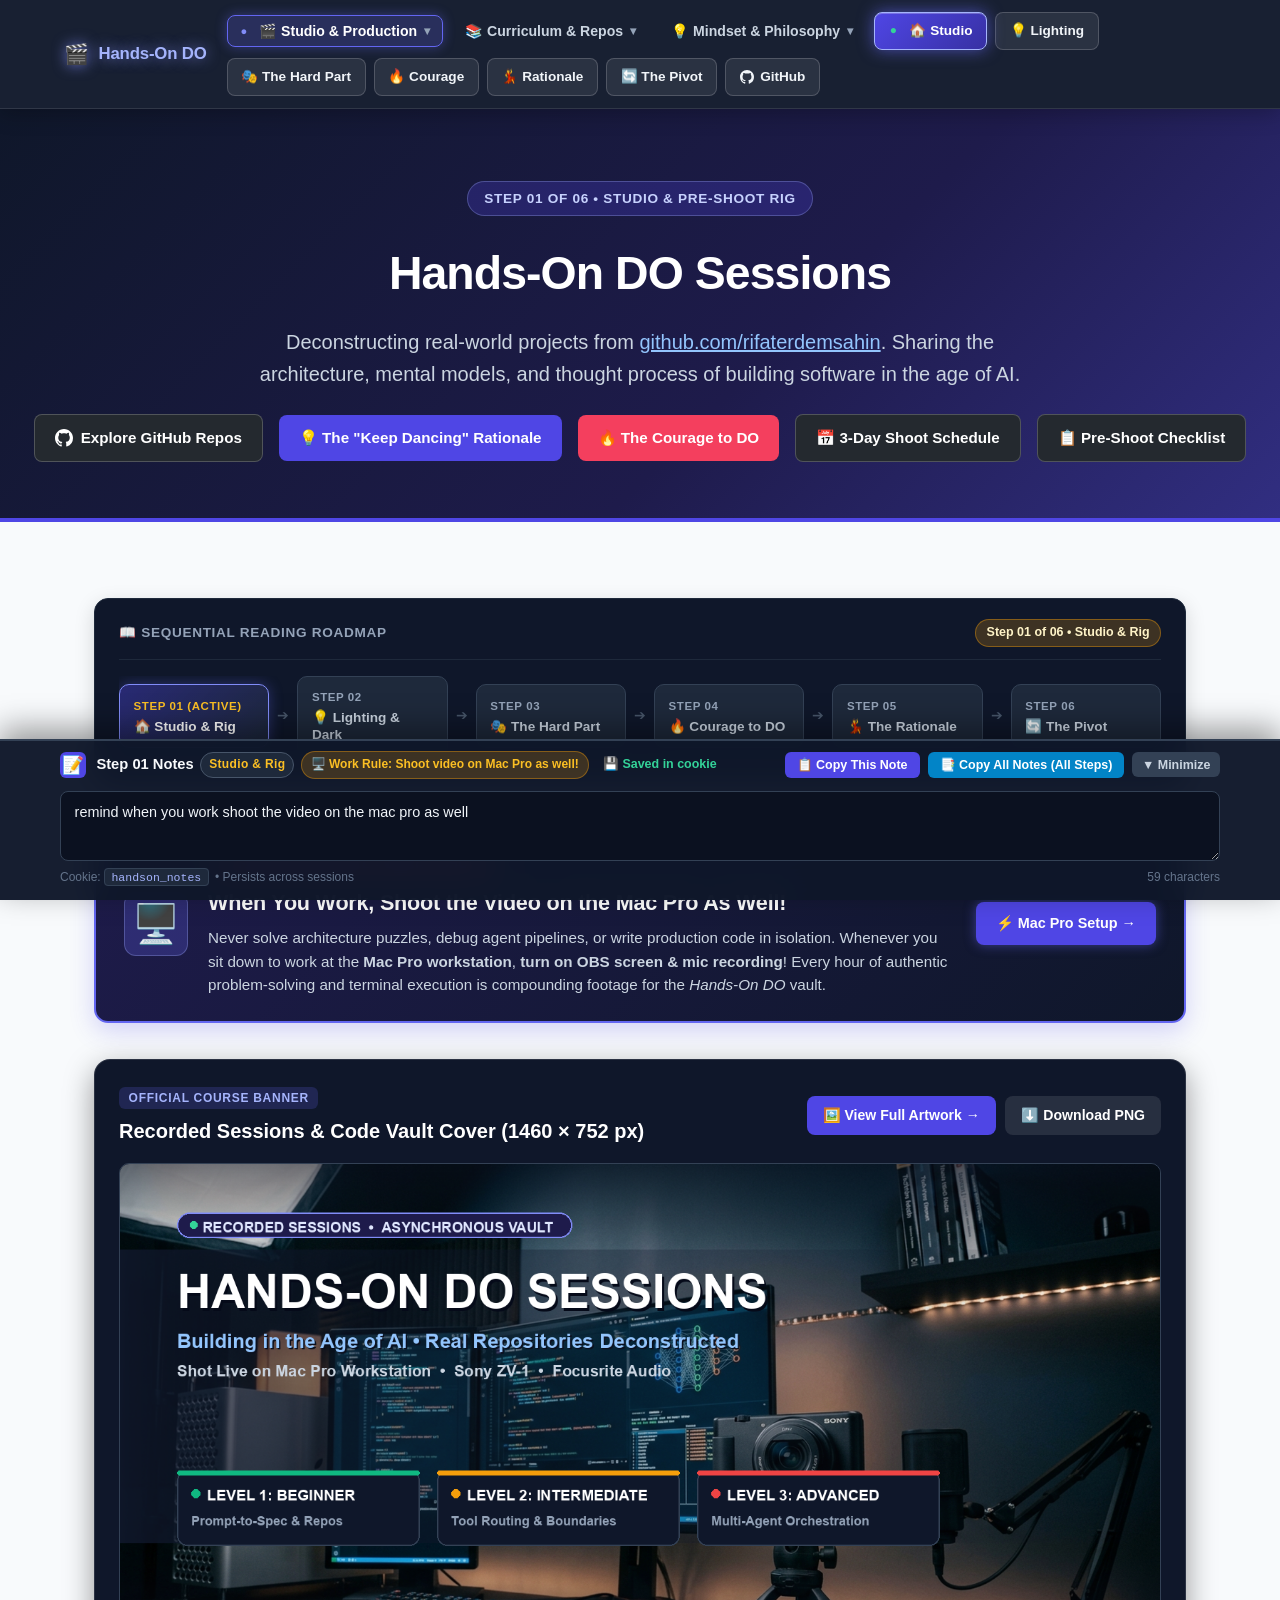
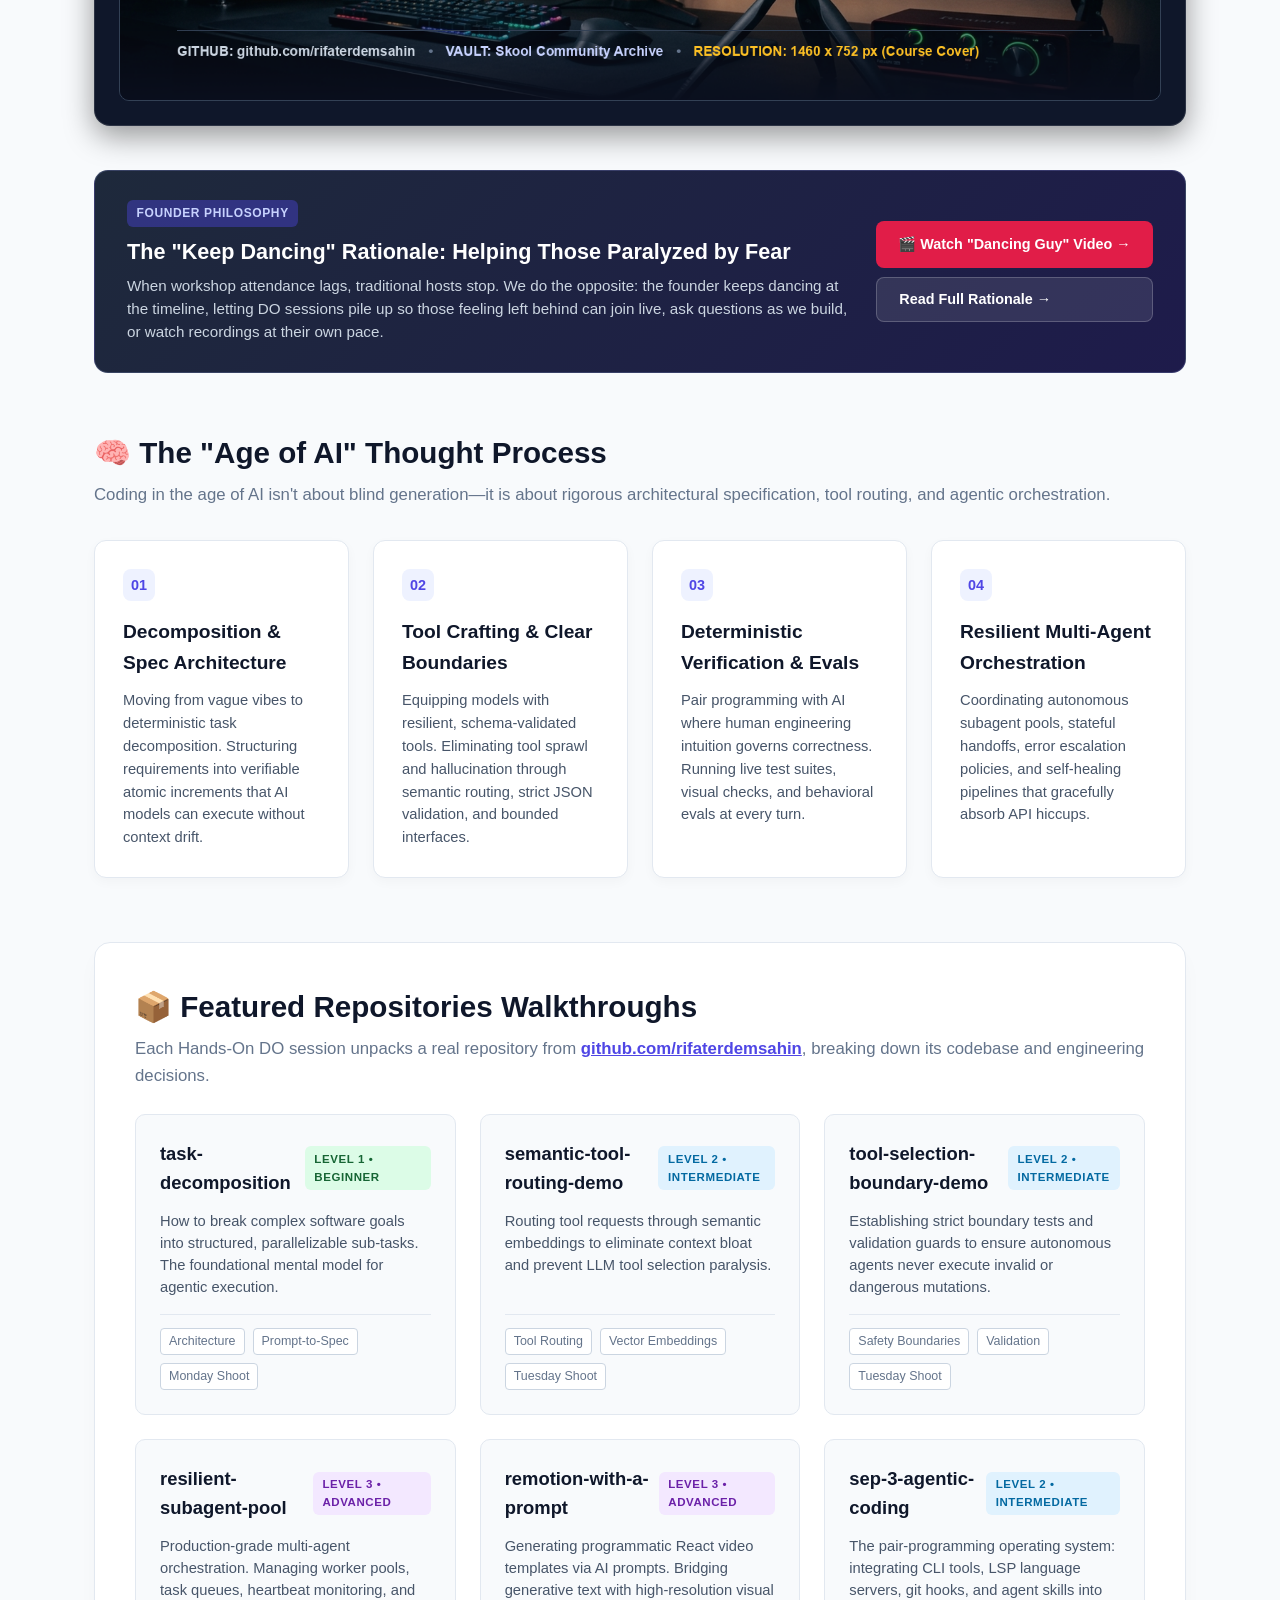
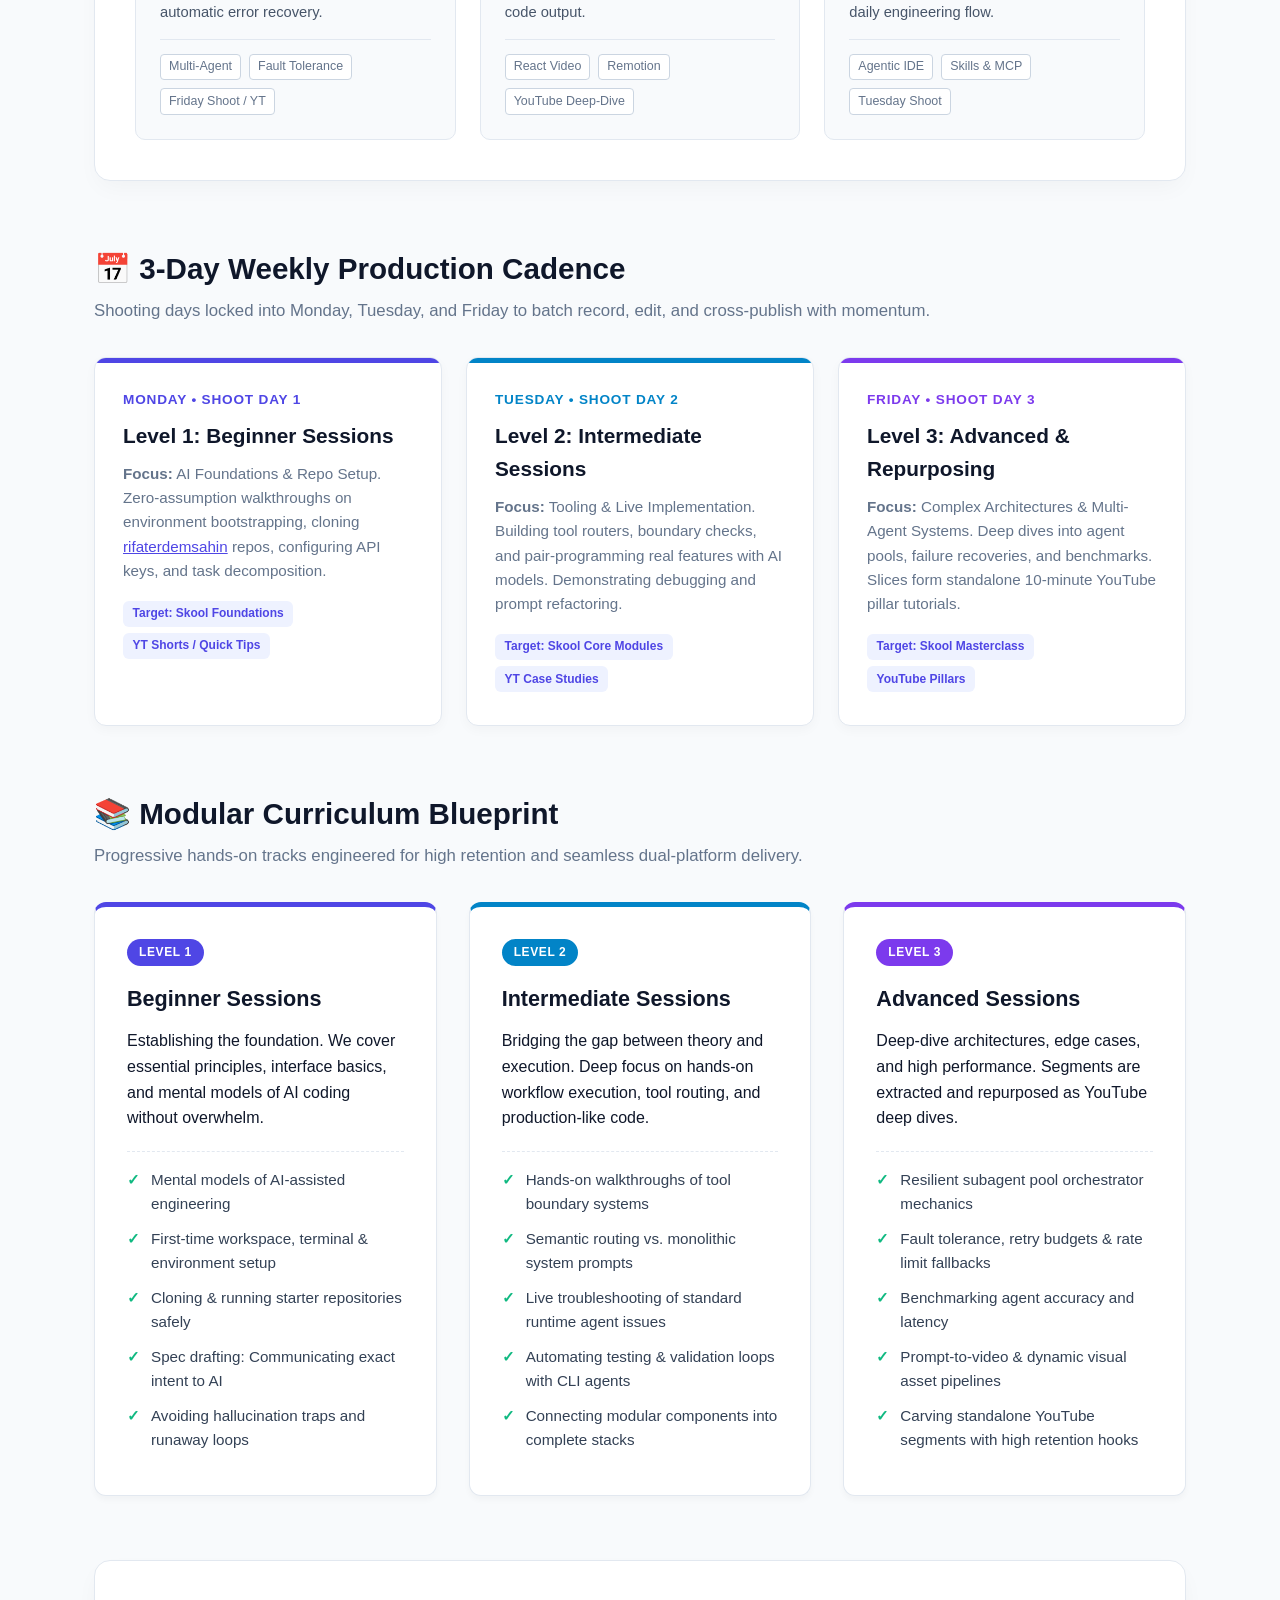
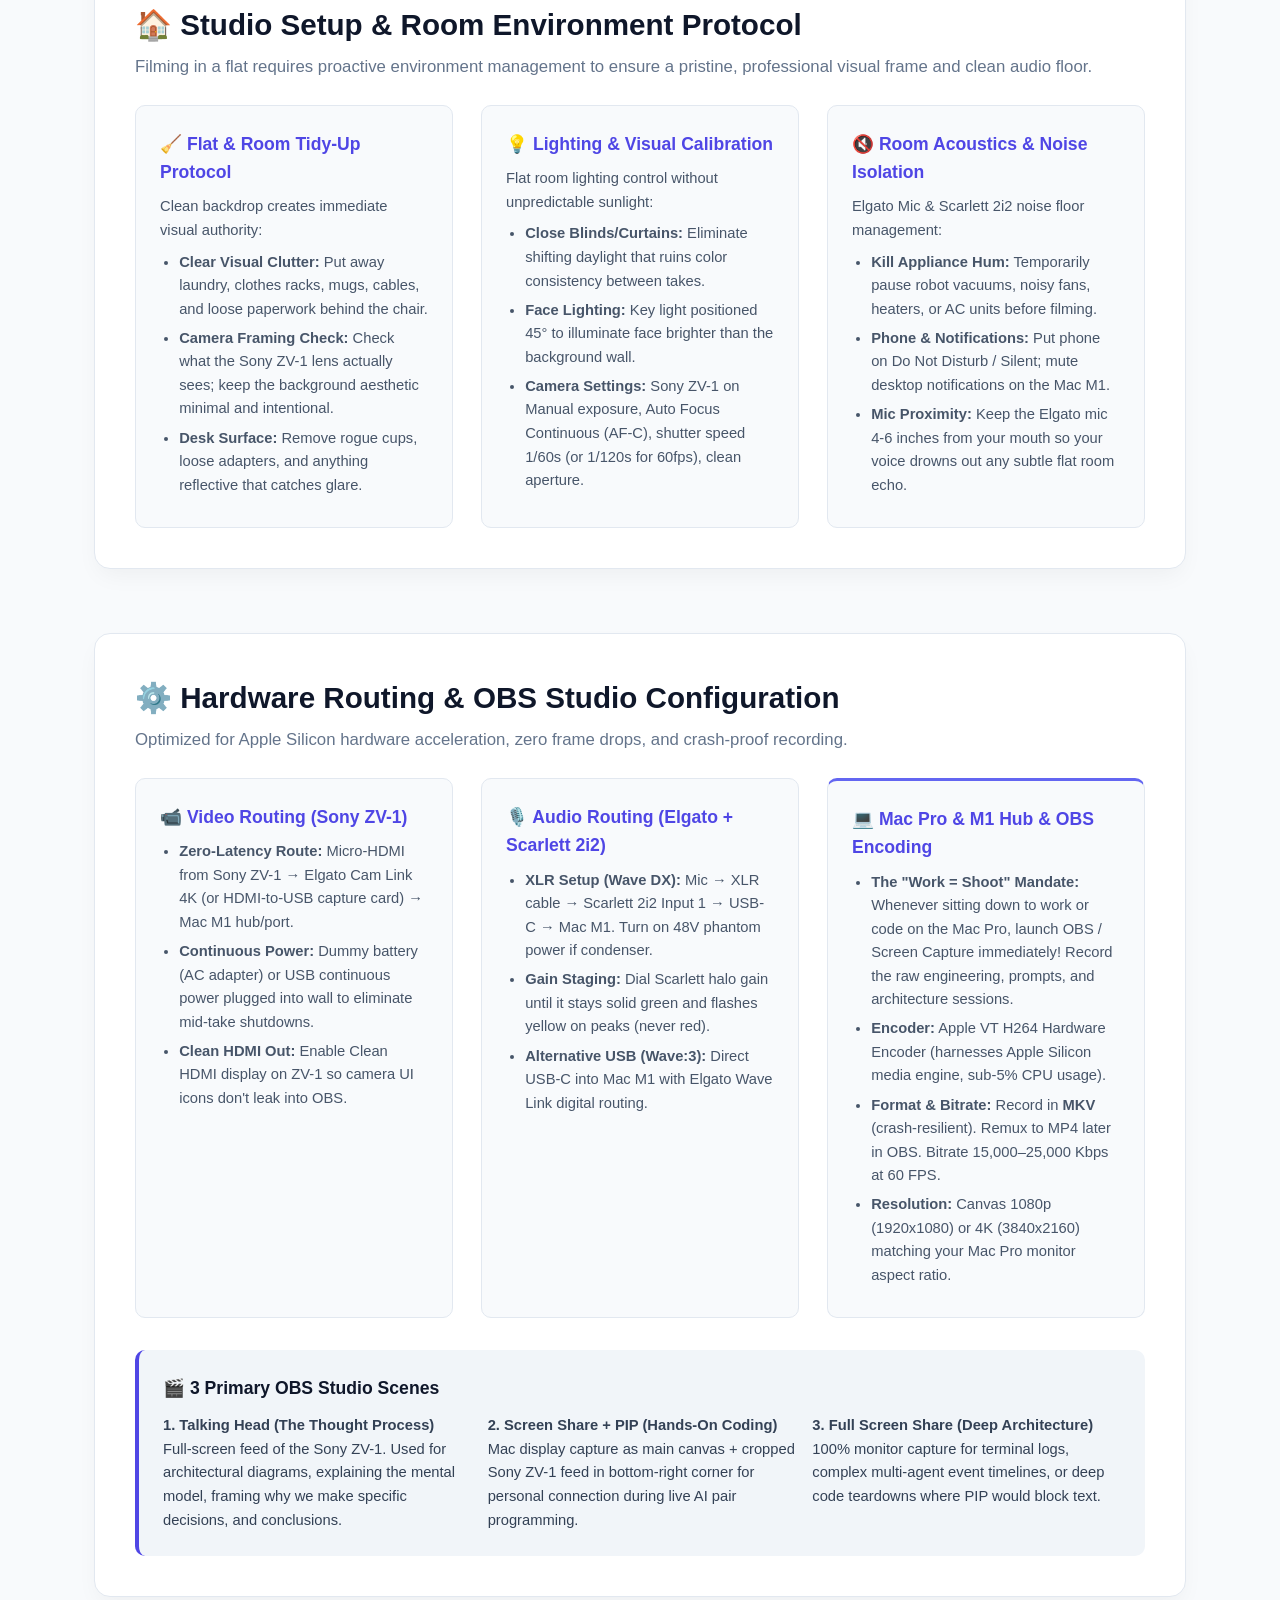
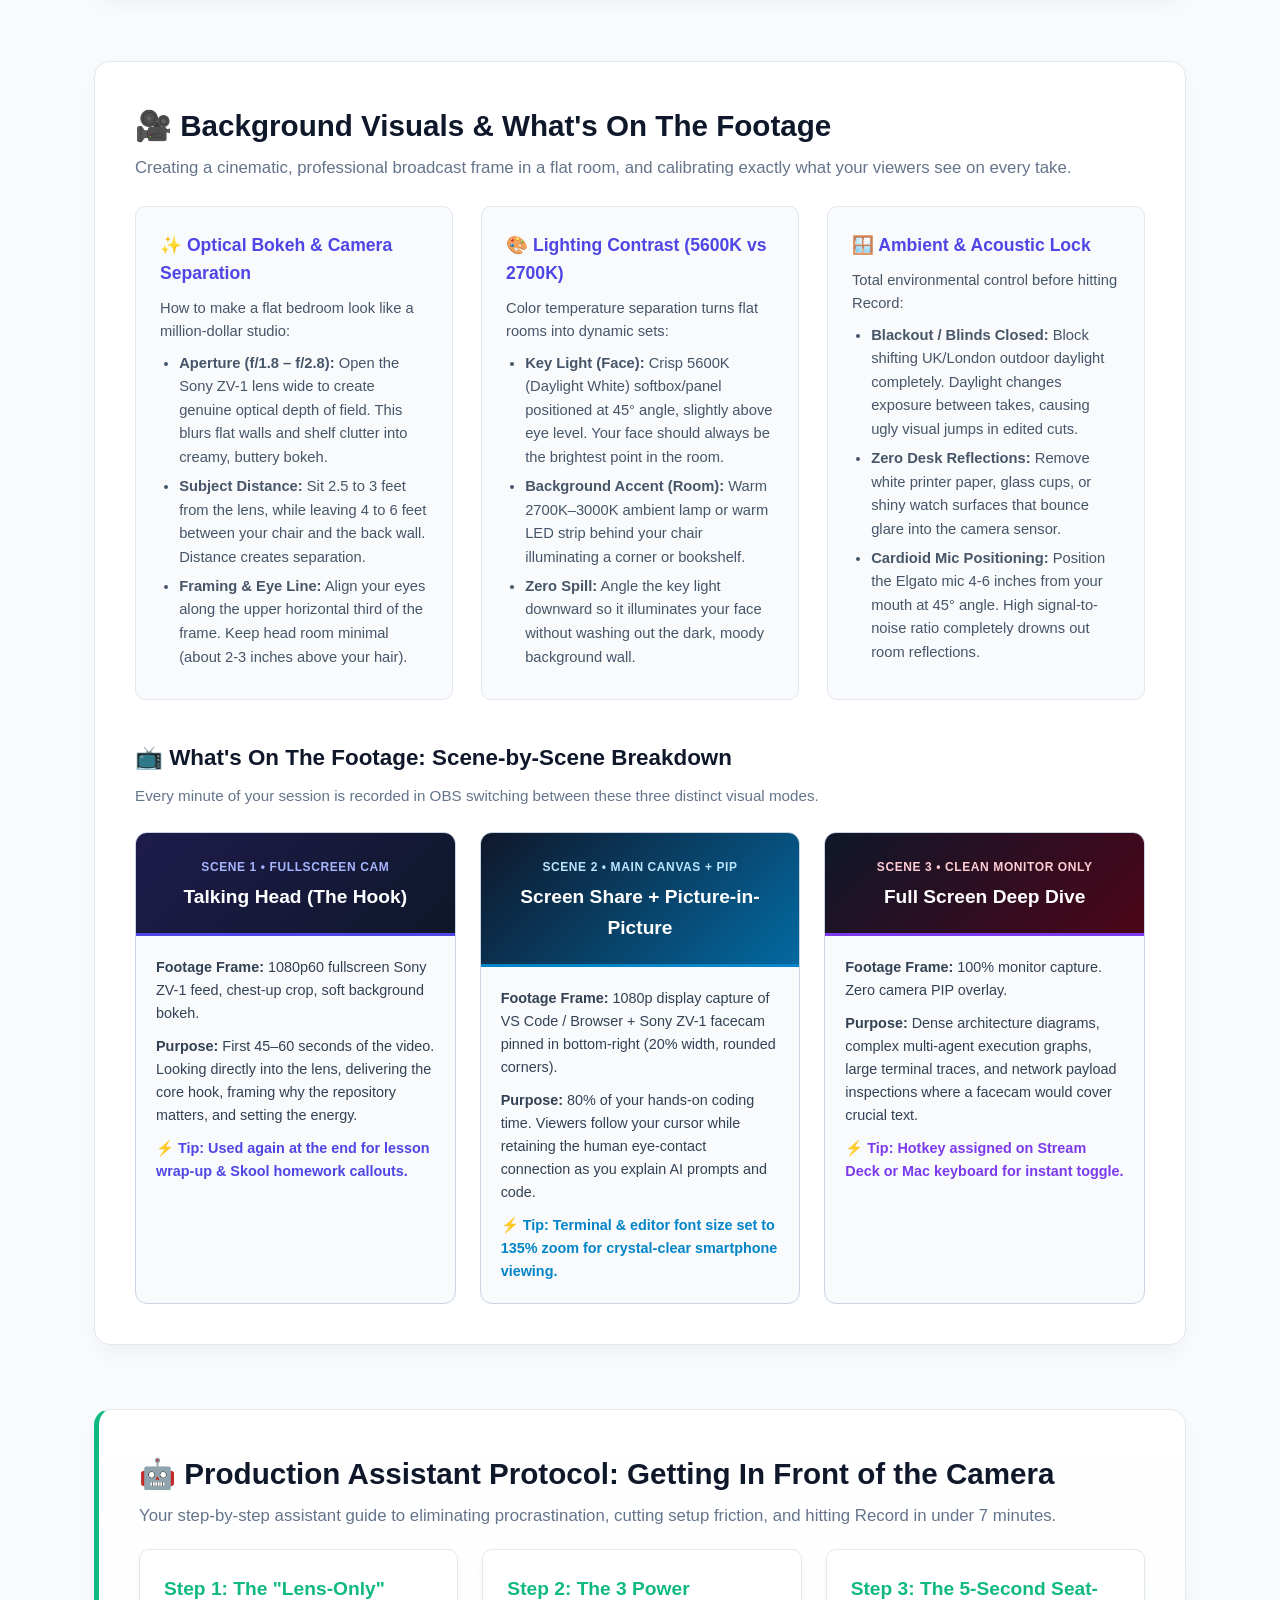
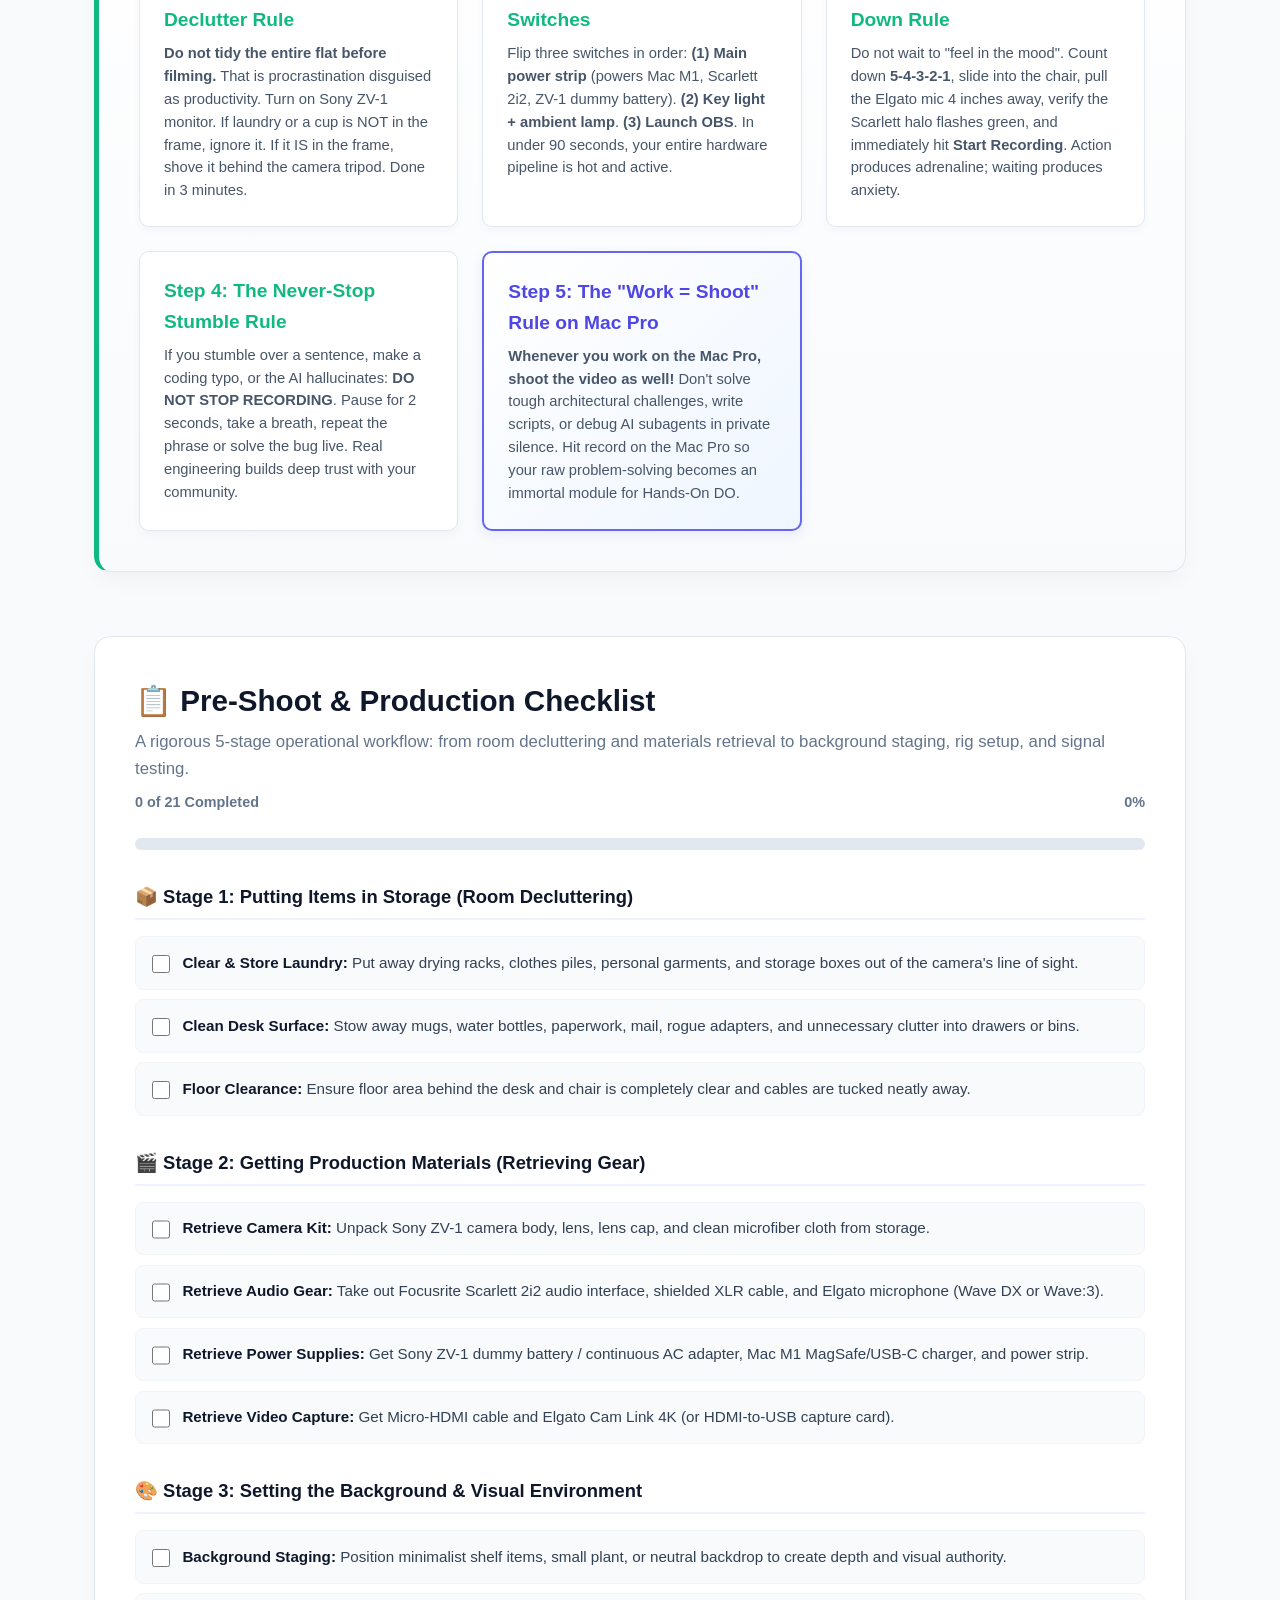
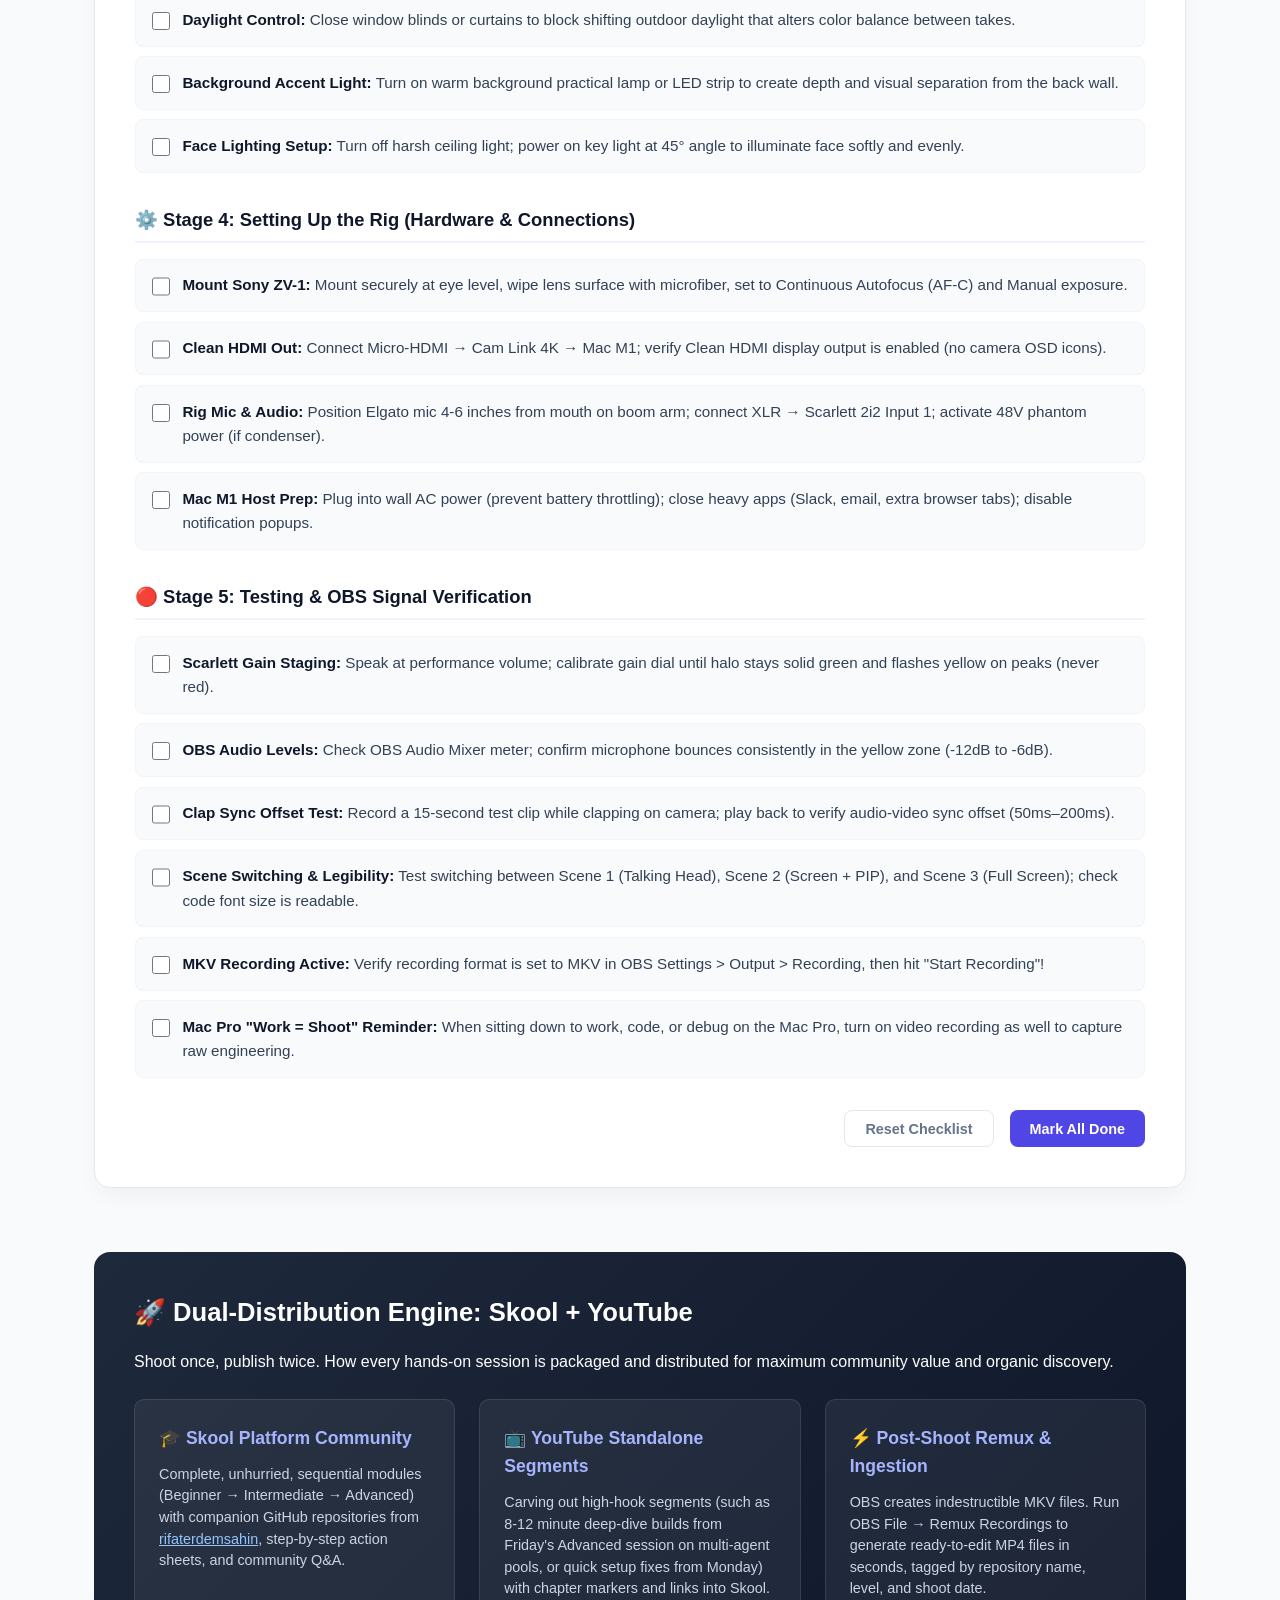
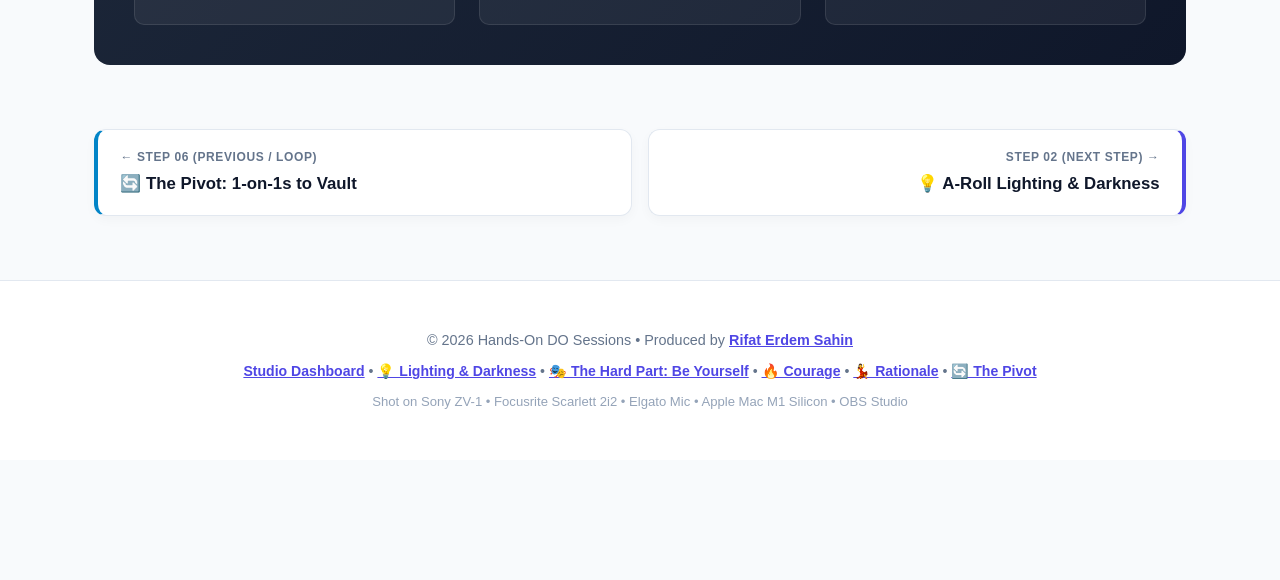
==== commit f5bdb6b6: "Create official 1460x752 cover image for recorded sessions and add cover.html" ====
--- a/index.html
+++ b/index.html
@@ -864,6 +864,7 @@
                     </button>
                     <div class="dropdown-menu">
                         <a href="index.html" class="dropdown-item nav-item-active">🏠 Studio Dashboard</a>
+                        <a href="cover.html" class="dropdown-item">🖼️ Official Cover (1460x752)</a>
                         <a href="lighting.html" class="dropdown-item">💡 A-Roll Lighting &amp; Darkness</a>
                         <a href="#footage-setup" class="dropdown-item">🎥 Background &amp; Footage Setup</a>
                         <a href="#checklist" class="dropdown-item">📋 5-Stage Pre-Shoot Checklist</a>
@@ -1001,6 +1002,23 @@
             </div>
         </div>
 
+        <!-- Official Skool Cover Banner (1460 x 752 px) -->
+        <div style="margin-bottom: 2.75rem; background: #0f172a; border: 1px solid rgba(255, 255, 255, 0.12); border-radius: 16px; padding: 1.5rem; box-shadow: 0 10px 30px rgba(0, 0, 0, 0.4);">
+            <div style="display: flex; justify-content: space-between; align-items: center; margin-bottom: 1rem; flex-wrap: wrap; gap: 0.75rem;">
+                <div>
+                    <span style="background: rgba(99, 102, 241, 0.2); color: #a5b4fc; font-size: 0.75rem; font-weight: 800; text-transform: uppercase; padding: 0.25rem 0.6rem; border-radius: 6px; letter-spacing: 0.06em;">Official Course Banner</span>
+                    <h3 style="font-size: 1.25rem; font-weight: 700; color: #ffffff; margin-top: 0.35rem;">Recorded Sessions &amp; Code Vault Cover (1460 &times; 752 px)</h3>
+                </div>
+                <div style="display: flex; gap: 0.6rem; flex-wrap: wrap;">
+                    <a href="cover.html" class="btn" style="background: #4f46e5; color: white; text-decoration: none; font-size: 0.88rem; font-weight: 700; padding: 0.5rem 1rem; border-radius: 8px;">🖼️ View Full Artwork &rarr;</a>
+                    <a href="cover.png" download="handson-do-cover-1460x752.png" class="btn" style="background: rgba(255, 255, 255, 0.1); color: white; text-decoration: none; font-size: 0.88rem; font-weight: 600; padding: 0.5rem 1rem; border-radius: 8px;">⬇️ Download PNG</a>
+                </div>
+            </div>
+            <a href="cover.html" style="display: block; border-radius: 10px; overflow: hidden; border: 1px solid #334155; line-height: 0;">
+                <img src="cover.png" alt="Hands-On DO Sessions Cover (1460x752)" style="width: 100%; height: auto; display: block;" width="1460" height="752">
+            </a>
+        </div>
+
         <!-- Rationale Callout Banner -->
         <div style="background: linear-gradient(135deg, #1e293b 0%, #1e1b4b 100%); border: 1px solid rgba(165, 180, 252, 0.2); border-radius: 14px; padding: 1.75rem 2rem; margin-bottom: 3.5rem; color: white; display: flex; align-items: center; justify-content: space-between; gap: 1.5rem; flex-wrap: wrap;">
             <div style="flex: 1; min-width: 280px;">
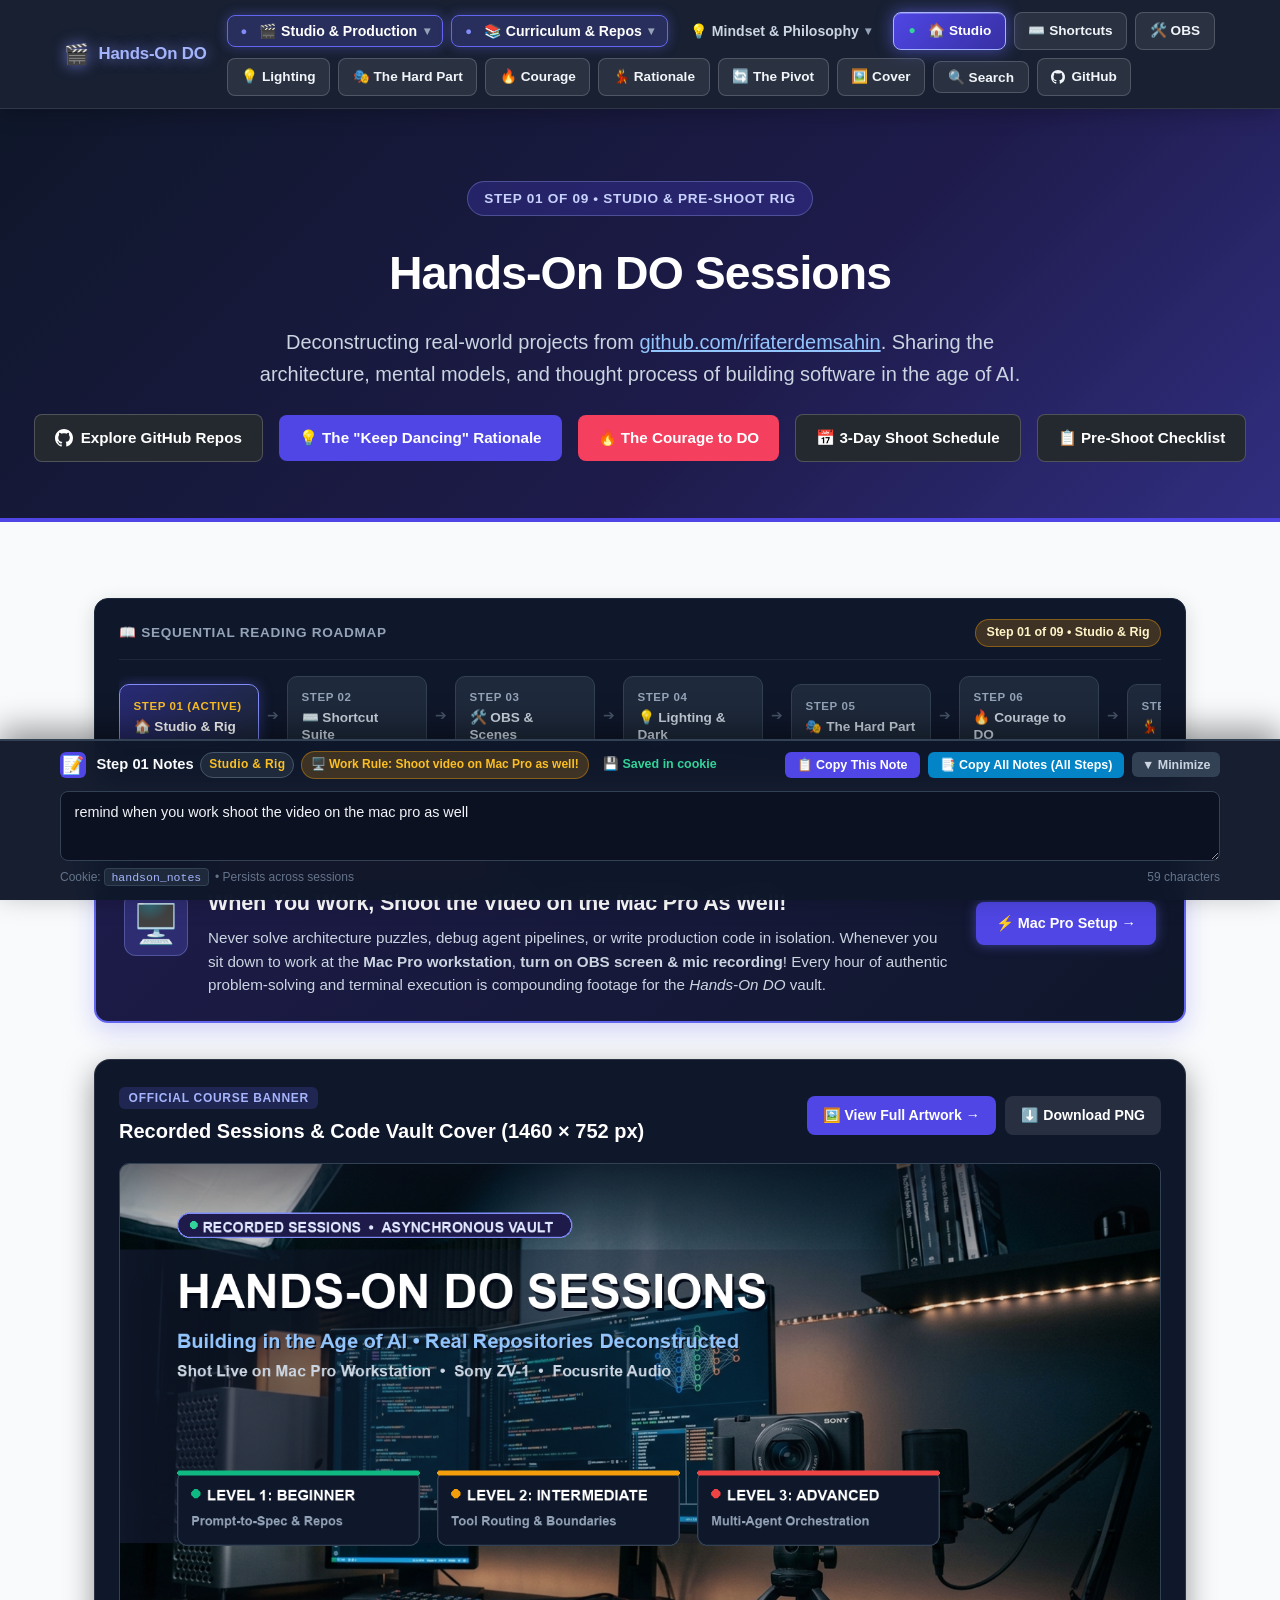
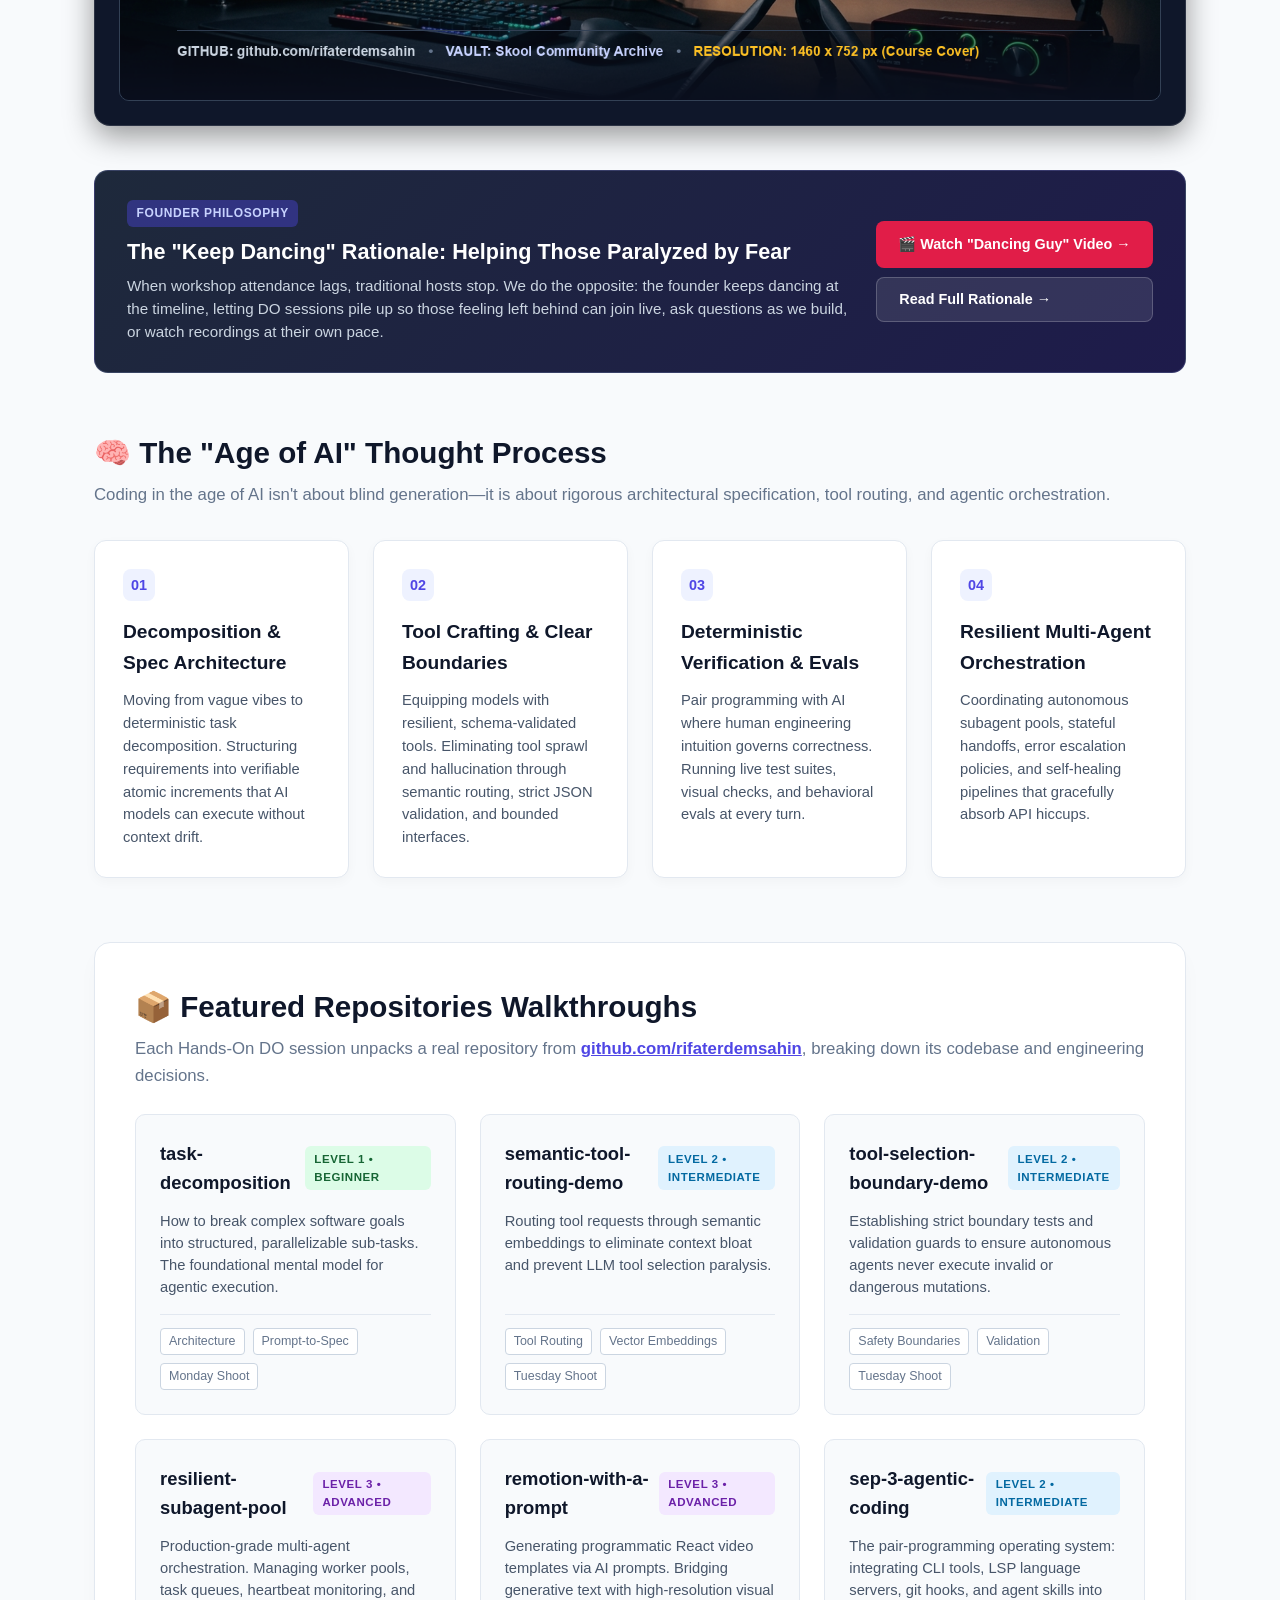
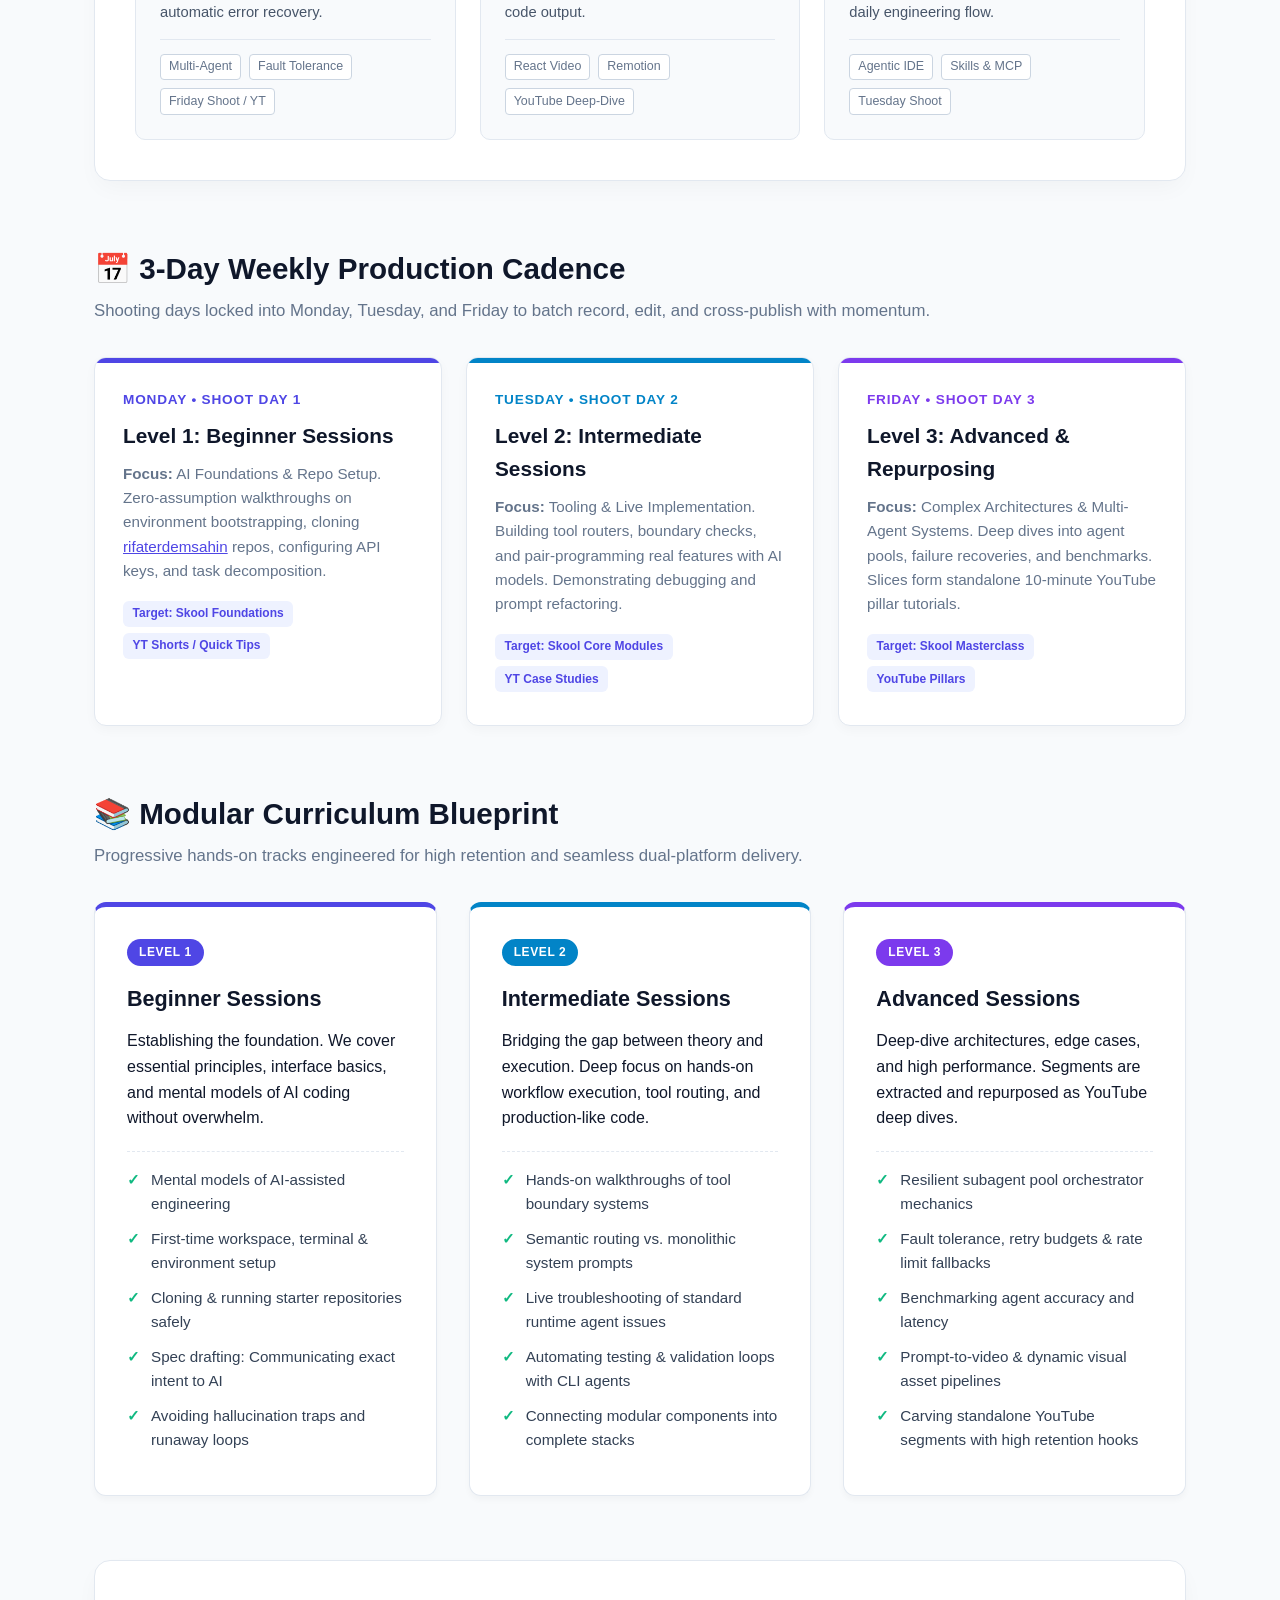
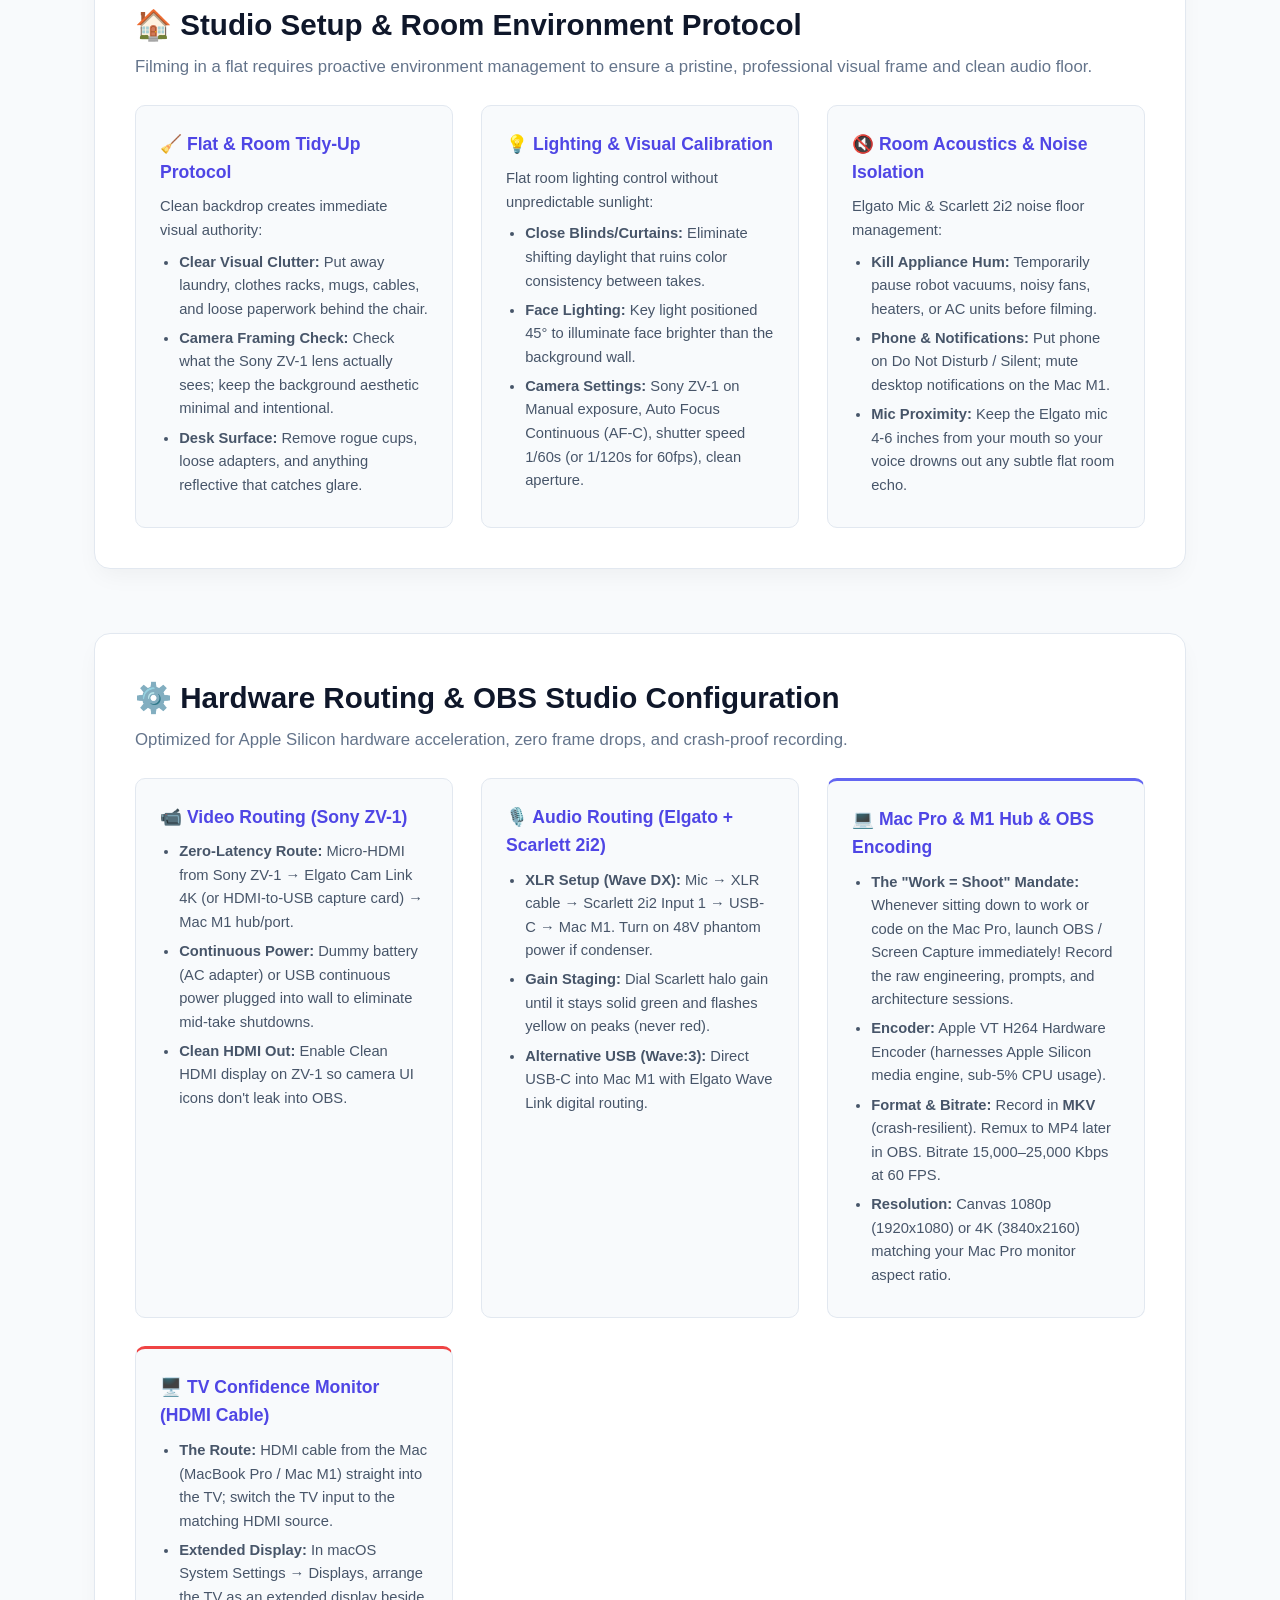
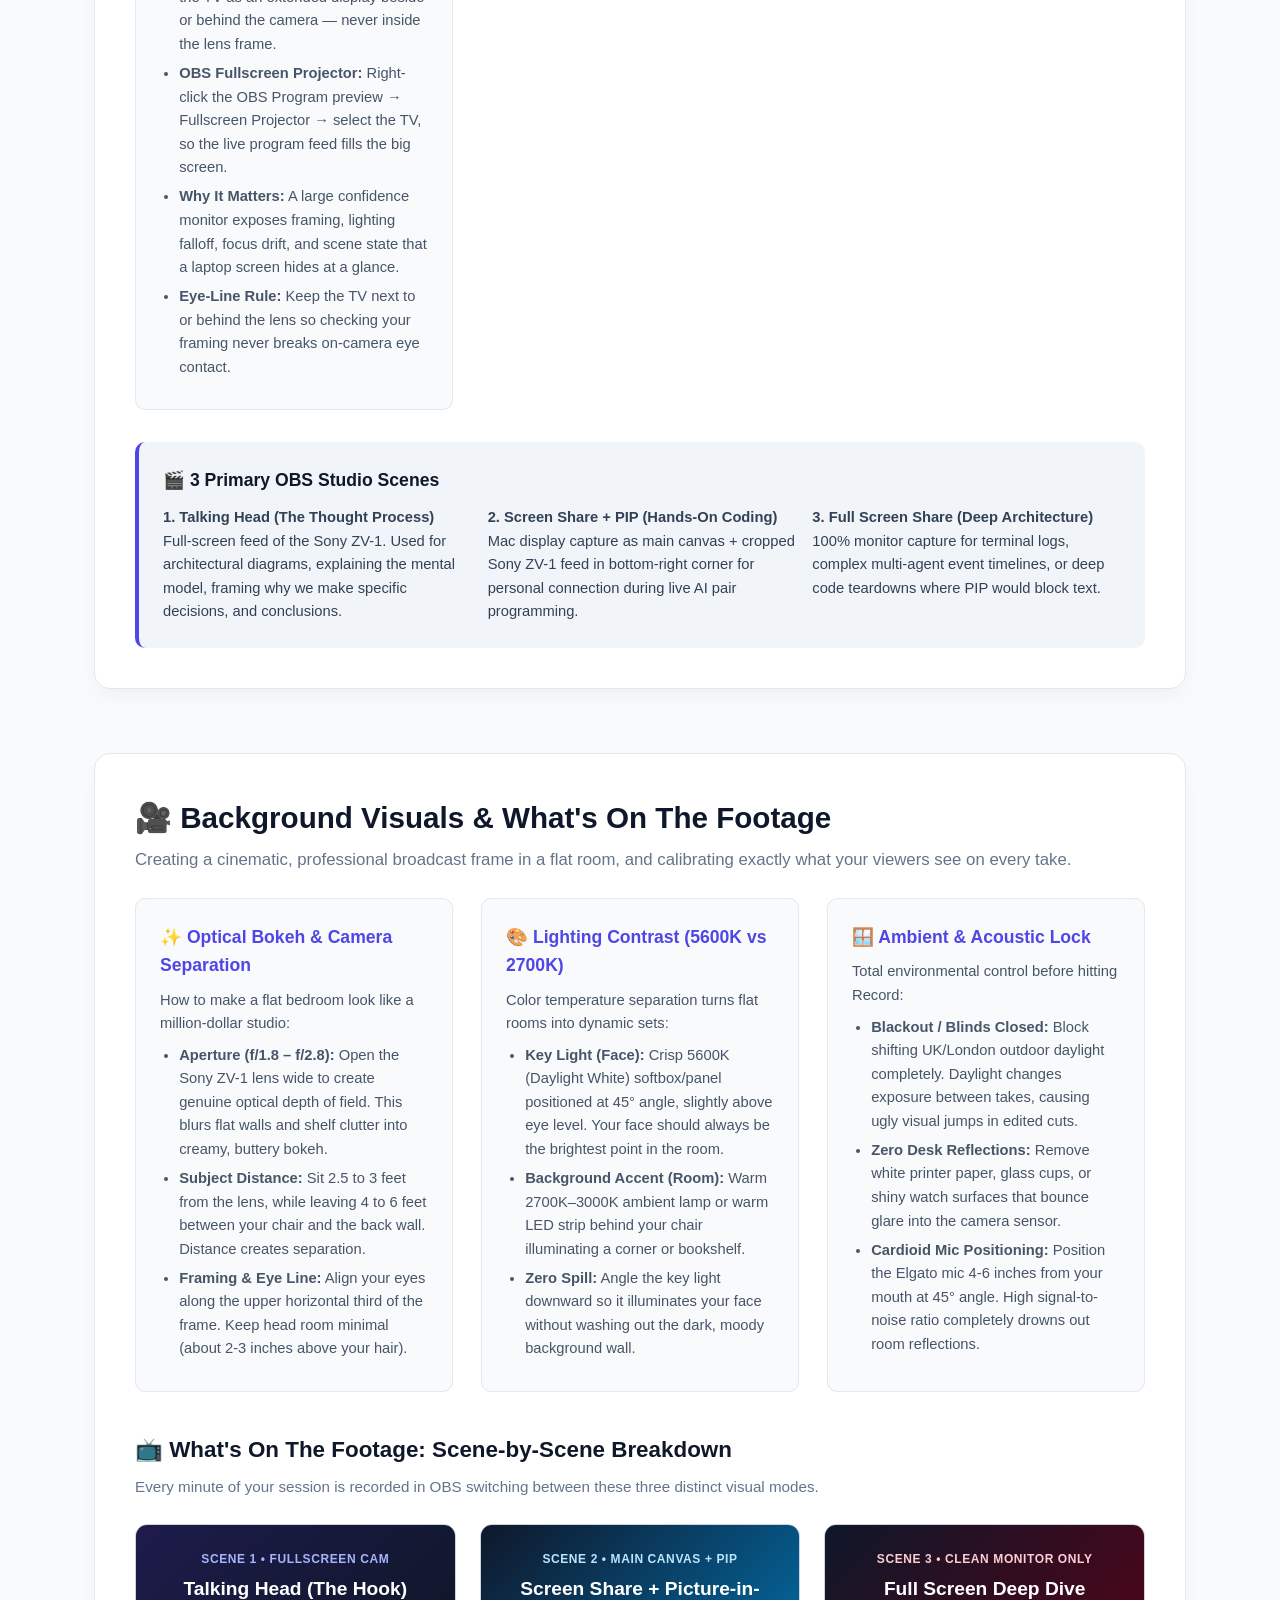
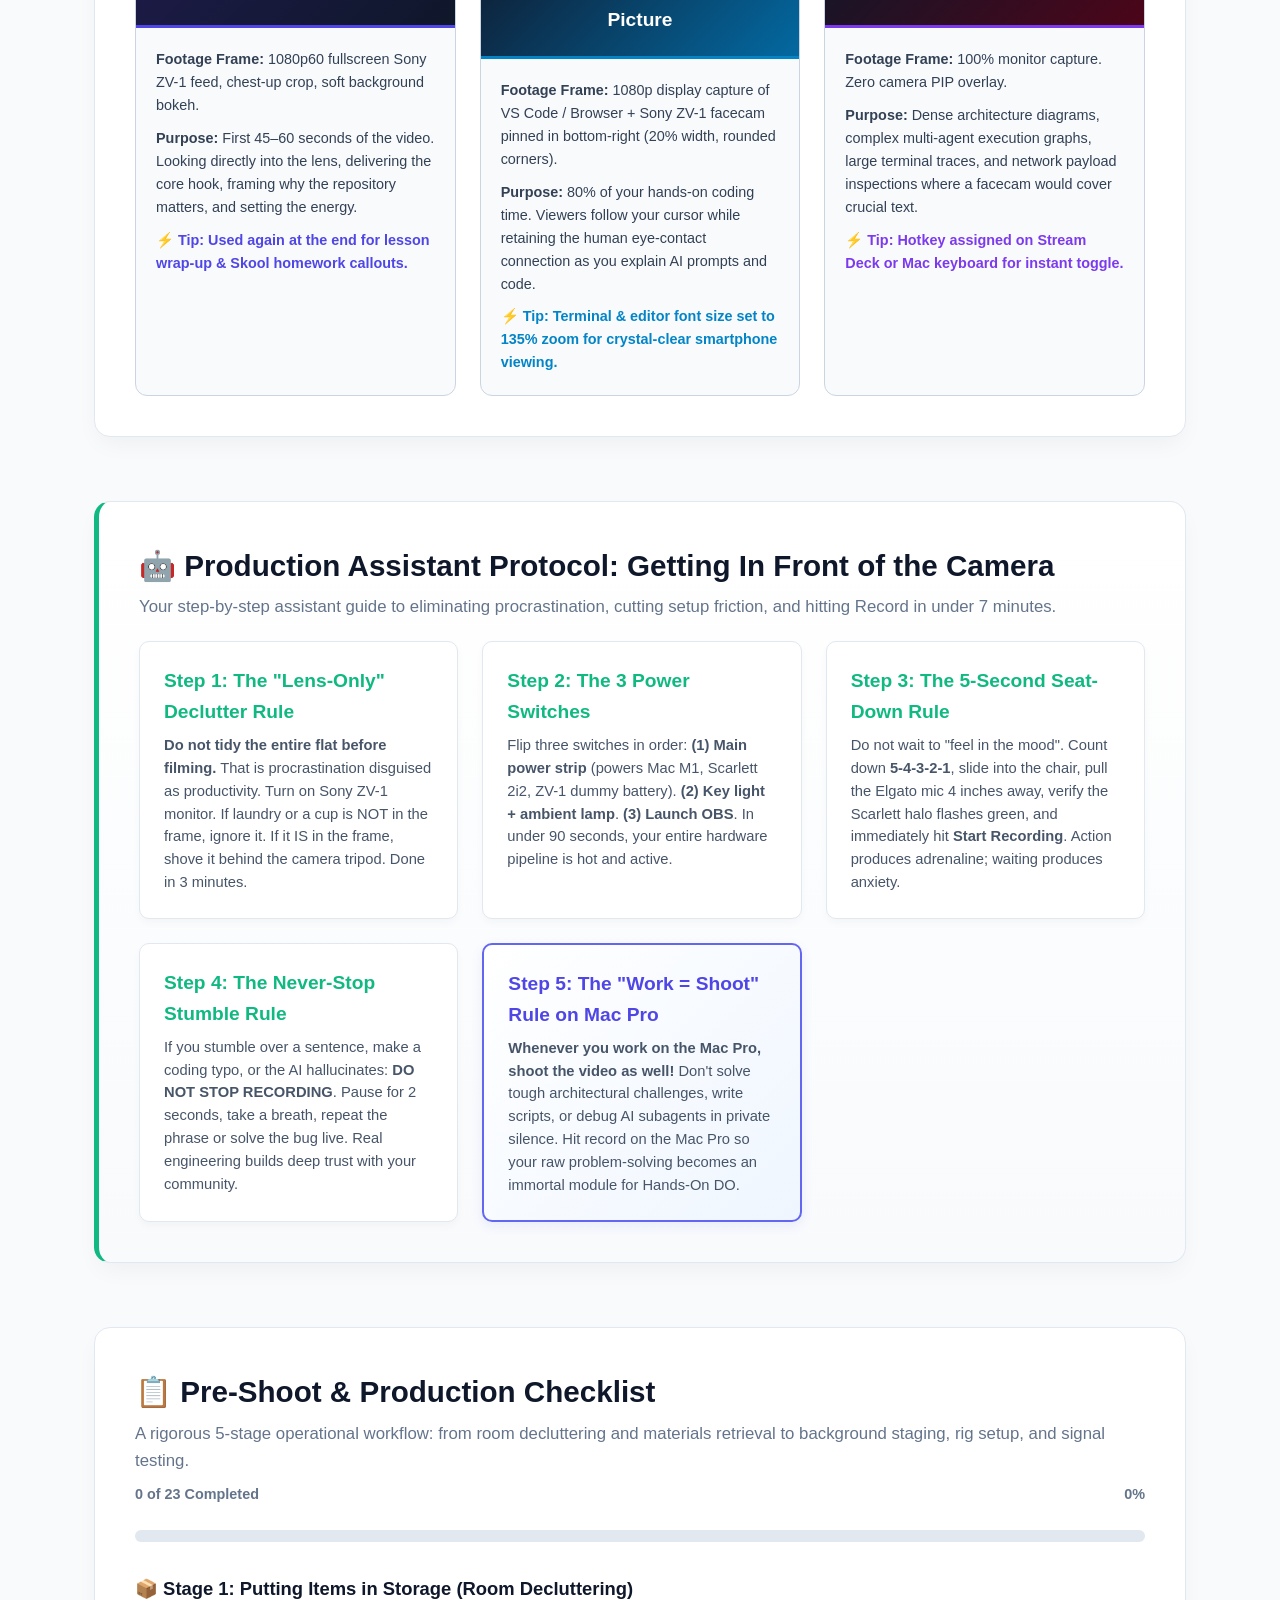
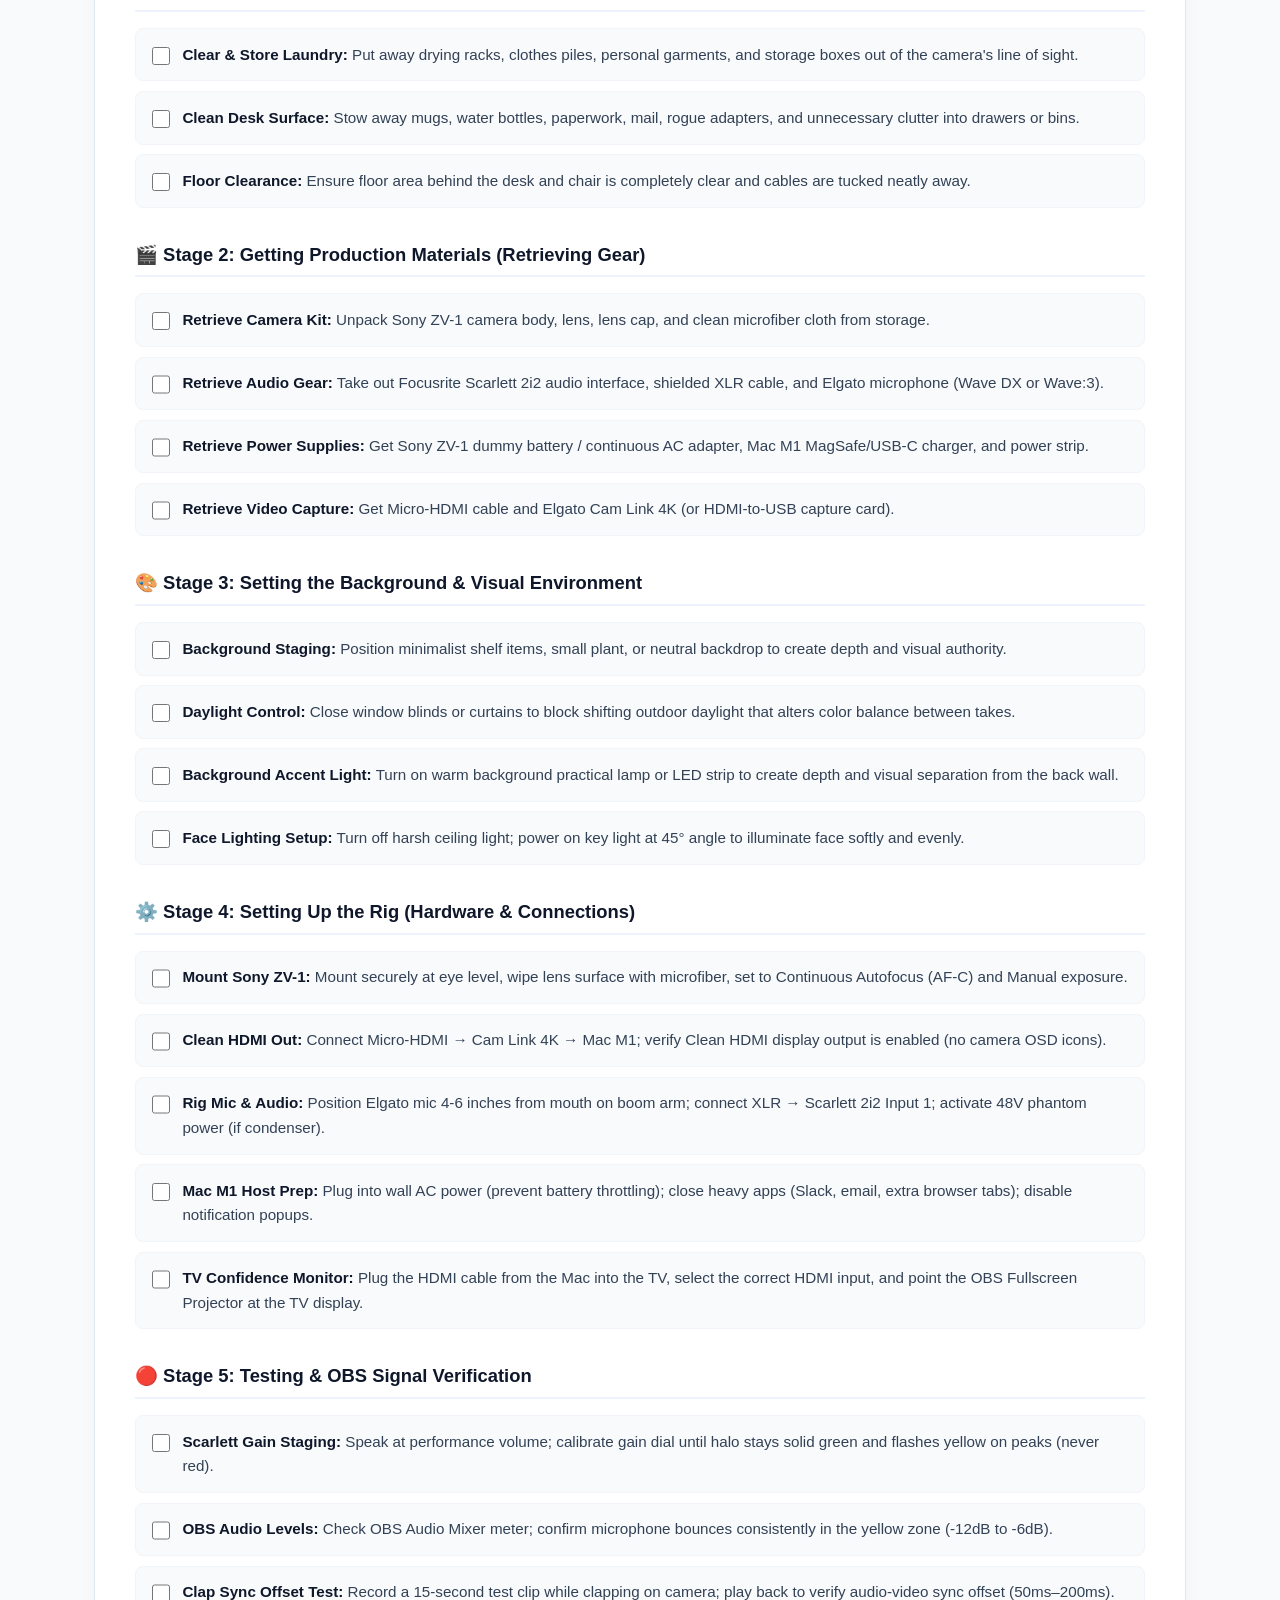
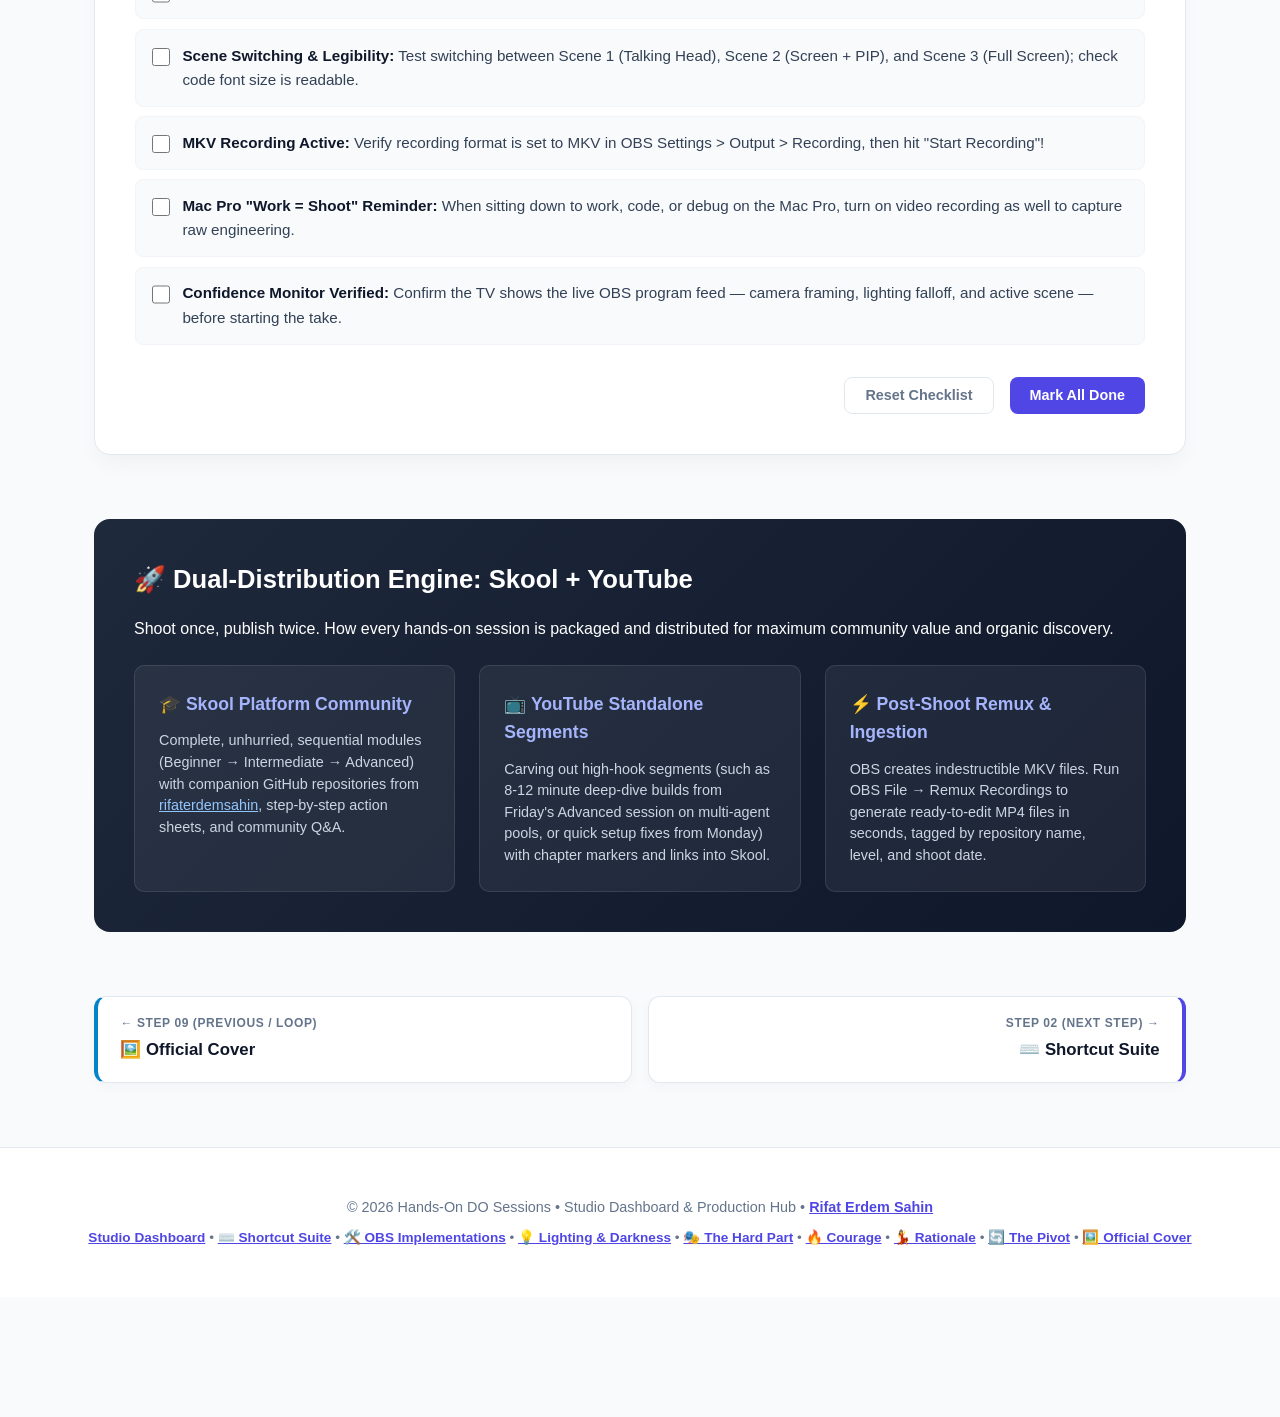
==== commit 36645b07: "Render shortcuts and OBS implementation docs as Step 02-03 pages, add TV confidence monitor and 9-st" ====
--- a/index.html
+++ b/index.html
@@ -5,6 +5,7 @@
     <meta name="viewport" content="width=device-width, initial-scale=1.0">
     <title>Hands-On DO Sessions | Building in the Age of AI</title>
     <link rel="stylesheet" href="notes-bar.css">
+    <link rel="stylesheet" href="site-search.css">
     <style>
         :root {
             --primary: #4F46E5;
@@ -864,11 +865,14 @@
                     </button>
                     <div class="dropdown-menu">
                         <a href="index.html" class="dropdown-item nav-item-active">🏠 Studio Dashboard</a>
+                        <a href="shortcuts.html" class="dropdown-item">⌨️ Complete Shortcut Suite</a>
+                        <a href="obs-implementations.html" class="dropdown-item">🛠️ OBS Implementations &amp; Scenes</a>
+                        <a href="lighting.html" class="dropdown-item">💡 A-Roll Lighting &amp; Darkness</a>
                         <a href="cover.html" class="dropdown-item">🖼️ Official Cover (1460x752)</a>
-                        <a href="lighting.html" class="dropdown-item">💡 A-Roll Lighting &amp; Darkness</a>
-                        <a href="#footage-setup" class="dropdown-item">🎥 Background &amp; Footage Setup</a>
-                        <a href="#checklist" class="dropdown-item">📋 5-Stage Pre-Shoot Checklist</a>
-                        <a href="#assistant" class="dropdown-item">🤖 Production Assistant Guide</a>
+                        <a href="index.html#confidence-monitor" class="dropdown-item">🖥️ TV Confidence Monitor</a>
+                        <a href="index.html#footage-setup" class="dropdown-item">🎥 Background &amp; Footage Setup</a>
+                        <a href="index.html#checklist" class="dropdown-item">📋 5-Stage Pre-Shoot Checklist</a>
+                        <a href="index.html#assistant" class="dropdown-item">🤖 Production Assistant Guide</a>
                     </div>
                 </div>
 
@@ -879,10 +883,11 @@
                         <span class="drop-arrow">▾</span>
                     </button>
                     <div class="dropdown-menu">
-                        <a href="#thought-process" class="dropdown-item">🧠 The Age of AI Thought Process</a>
-                        <a href="#repos" class="dropdown-item">📦 Featured GitHub Repos</a>
-                        <a href="#schedule" class="dropdown-item">📅 3-Day Shoot Cadence</a>
-                        <a href="#pipeline" class="dropdown-item">🚀 Skool + YouTube Pipeline</a>
+                        <a href="index.html#thought-process" class="dropdown-item">🧠 The Age of AI Thought Process</a>
+                        <a href="index.html#repos" class="dropdown-item">📦 Featured GitHub Repos</a>
+                        <a href="index.html#schedule" class="dropdown-item">📅 3-Day Shoot Cadence</a>
+                        <a href="index.html#curriculum" class="dropdown-item">📚 Modular Curriculum Blueprint</a>
+                        <a href="index.html#pipeline" class="dropdown-item">🚀 Skool + YouTube Pipeline</a>
                     </div>
                 </div>
 
@@ -900,13 +905,17 @@
                     </div>
                 </div>
 
-                <!-- Standalone Action Buttons (All 6 Steps + GitHub) -->
+                <!-- Standalone Action Buttons (All 9 Steps + Search + GitHub) -->
                 <a href="index.html" class="nav-pill-btn gh-btn nav-item-active">🏠 Studio</a>
+                <a href="shortcuts.html" class="nav-pill-btn gh-btn">⌨️ Shortcuts</a>
+                <a href="obs-implementations.html" class="nav-pill-btn gh-btn">🛠️ OBS</a>
                 <a href="lighting.html" class="nav-pill-btn gh-btn">💡 Lighting</a>
                 <a href="hard-part.html" class="nav-pill-btn gh-btn">🎭 The Hard Part</a>
                 <a href="courage.html" class="nav-pill-btn gh-btn">🔥 Courage</a>
                 <a href="rationale.html" class="nav-pill-btn gh-btn">💃 Rationale</a>
                 <a href="pivot.html" class="nav-pill-btn gh-btn">🔄 The Pivot</a>
+                <a href="cover.html" class="nav-pill-btn gh-btn">🖼️ Cover</a>
+                <button type="button" id="site-search-trigger" class="nav-pill-btn gh-btn" aria-label="Search all site content">🔍 Search</button>
                 <a href="https://github.com/rifaterdemsahin" target="_blank" class="nav-pill-btn gh-btn">
                     <svg width="14" height="14" viewBox="0 0 16 16" fill="currentColor"><path d="M8 0C3.58 0 0 3.58 0 8c0 3.54 2.29 6.53 5.47 7.59.4.07.55-.17.55-.38 0-.19-.01-.82-.01-1.49-2.01.37-2.53-.49-2.69-.94-.09-.23-.48-.94-.82-1.13-.28-.15-.68-.52-.01-.53.63-.01 1.08.58 1.23.82.72 1.21 1.87.87 2.33.66.07-.52.28-.87.51-1.07-1.78-.2-3.64-.89-3.64-3.95 0-.87.31-1.59.82-2.15-.08-.2-.36-1.02.08-2.12 0 0 .67-.21 2.2.82.64-.18 1.32-.27 2-.27.68 0 1.36.09 2 .27 1.53-1.04 2.2-.82 2.2-.82.44 1.1.16 1.92.08 2.12.51.56.82 1.27.82 2.15 0 3.07-1.87 3.75-3.65 3.95.29.25.54.73.54 1.48 0 1.07-.01 1.93-.01 2.2 0 .21.15.46.55.38A8.013 8.013 0 0016 8c0-4.42-3.58-8-8-8z"/></svg>
                     GitHub
@@ -916,7 +925,7 @@
     </nav>
 
     <header>
-        <div class="header-badge">Step 01 of 06 • Studio &amp; Pre-Shoot Rig</div>
+        <div class="header-badge">Step 01 of 09 • Studio &amp; Pre-Shoot Rig</div>
         <h1>Hands-On DO Sessions</h1>
         <p>Deconstructing real-world projects from <a href="https://github.com/rifaterdemsahin" target="_blank" style="color: #93c5fd; text-decoration: underline;">github.com/rifaterdemsahin</a>. Sharing the architecture, mental models, and thought process of building software in the age of AI.</p>
         
@@ -948,7 +957,7 @@
                 <div class="stepper-heading">
                     <span>📖 Sequential Reading Roadmap</span>
                 </div>
-                <span class="stepper-current-badge">Step 01 of 06 • Studio &amp; Rig</span>
+                <span class="stepper-current-badge">Step 01 of 09 • Studio & Rig</span>
             </div>
             <div class="stepper-timeline">
                 <a href="index.html" class="step-card active">
@@ -956,29 +965,44 @@
                     <span class="step-card-title">🏠 Studio &amp; Rig</span>
                 </a>
                 <span class="step-arrow-divider">➔</span>
+                <a href="shortcuts.html" class="step-card">
+                    <span class="step-card-num">Step 02</span>
+                    <span class="step-card-title">⌨️ Shortcut Suite</span>
+                </a>
+                <span class="step-arrow-divider">➔</span>
+                <a href="obs-implementations.html" class="step-card">
+                    <span class="step-card-num">Step 03</span>
+                    <span class="step-card-title">🛠️ OBS & Scenes</span>
+                </a>
+                <span class="step-arrow-divider">➔</span>
                 <a href="lighting.html" class="step-card">
-                    <span class="step-card-num">Step 02</span>
+                    <span class="step-card-num">Step 04</span>
                     <span class="step-card-title">💡 Lighting &amp; Dark</span>
                 </a>
                 <span class="step-arrow-divider">➔</span>
                 <a href="hard-part.html" class="step-card">
-                    <span class="step-card-num">Step 03</span>
+                    <span class="step-card-num">Step 05</span>
                     <span class="step-card-title">🎭 The Hard Part</span>
                 </a>
                 <span class="step-arrow-divider">➔</span>
                 <a href="courage.html" class="step-card">
-                    <span class="step-card-num">Step 04</span>
+                    <span class="step-card-num">Step 06</span>
                     <span class="step-card-title">🔥 Courage to DO</span>
                 </a>
                 <span class="step-arrow-divider">➔</span>
                 <a href="rationale.html" class="step-card">
-                    <span class="step-card-num">Step 05</span>
+                    <span class="step-card-num">Step 07</span>
                     <span class="step-card-title">💃 The Rationale</span>
                 </a>
                 <span class="step-arrow-divider">➔</span>
                 <a href="pivot.html" class="step-card">
-                    <span class="step-card-num">Step 06</span>
+                    <span class="step-card-num">Step 08</span>
                     <span class="step-card-title">🔄 The Pivot</span>
+                </a>
+                <span class="step-arrow-divider">➔</span>
+                <a href="cover.html" class="step-card">
+                    <span class="step-card-num">Step 09</span>
+                    <span class="step-card-title">🖼️ Official Cover</span>
                 </a>
             </div>
         </div>
@@ -1003,7 +1027,7 @@
         </div>
 
         <!-- Official Skool Cover Banner (1460 x 752 px) -->
-        <div style="margin-bottom: 2.75rem; background: #0f172a; border: 1px solid rgba(255, 255, 255, 0.12); border-radius: 16px; padding: 1.5rem; box-shadow: 0 10px 30px rgba(0, 0, 0, 0.4);">
+        <div id="cover-banner" style="margin-bottom: 2.75rem; background: #0f172a; border: 1px solid rgba(255, 255, 255, 0.12); border-radius: 16px; padding: 1.5rem; box-shadow: 0 10px 30px rgba(0, 0, 0, 0.4);">
             <div style="display: flex; justify-content: space-between; align-items: center; margin-bottom: 1rem; flex-wrap: wrap; gap: 0.75rem;">
                 <div>
                     <span style="background: rgba(99, 102, 241, 0.2); color: #a5b4fc; font-size: 0.75rem; font-weight: 800; text-transform: uppercase; padding: 0.25rem 0.6rem; border-radius: 6px; letter-spacing: 0.06em;">Official Course Banner</span>
@@ -1225,7 +1249,7 @@
         </div>
 
         <!-- The Curriculum -->
-        <div class="section-header">
+        <div class="section-header" id="curriculum">
             <h2>📚 Modular Curriculum Blueprint</h2>
             <p>Progressive hands-on tracks engineered for high retention and seamless dual-platform delivery.</p>
         </div>
@@ -1272,7 +1296,7 @@
         </div>
 
         <!-- Flat Room Studio & Cleaning Setup -->
-        <div class="specs-section">
+        <div class="specs-section" id="studio-setup">
             <div class="section-header" style="margin-bottom: 1rem;">
                 <h2>🏠 Studio Setup &amp; Room Environment Protocol</h2>
                 <p>Filming in a flat requires proactive environment management to ensure a pristine, professional visual frame and clean audio floor.</p>
@@ -1312,7 +1336,7 @@
         </div>
 
         <!-- Hardware & OBS Routing Blueprint -->
-        <div class="specs-section">
+        <div class="specs-section" id="hardware-routing">
             <div class="section-header" style="margin-bottom: 1rem;">
                 <h2>⚙️ Hardware Routing &amp; OBS Studio Configuration</h2>
                 <p>Optimized for Apple Silicon hardware acceleration, zero frame drops, and crash-proof recording.</p>
@@ -1344,6 +1368,17 @@
                         <li><strong>Encoder:</strong> Apple VT H264 Hardware Encoder (harnesses Apple Silicon media engine, sub-5% CPU usage).</li>
                         <li><strong>Format &amp; Bitrate:</strong> Record in <strong>MKV</strong> (crash-resilient). Remux to MP4 later in OBS. Bitrate 15,000–25,000 Kbps at 60 FPS.</li>
                         <li><strong>Resolution:</strong> Canvas 1080p (1920x1080) or 4K (3840x2160) matching your Mac Pro monitor aspect ratio.</li>
+                    </ul>
+                </div>
+
+                <div class="spec-box" id="confidence-monitor" style="border-top: 3px solid #ef4444;">
+                    <h4>🖥️ TV Confidence Monitor (HDMI Cable)</h4>
+                    <ul>
+                        <li><strong>The Route:</strong> HDMI cable from the Mac (MacBook Pro / Mac M1) straight into the TV; switch the TV input to the matching HDMI source.</li>
+                        <li><strong>Extended Display:</strong> In macOS System Settings &rarr; Displays, arrange the TV as an extended display beside or behind the camera — never inside the lens frame.</li>
+                        <li><strong>OBS Fullscreen Projector:</strong> Right-click the OBS Program preview &rarr; Fullscreen Projector &rarr; select the TV, so the live program feed fills the big screen.</li>
+                        <li><strong>Why It Matters:</strong> A large confidence monitor exposes framing, lighting falloff, focus drift, and scene state that a laptop screen hides at a glance.</li>
+                        <li><strong>Eye-Line Rule:</strong> Keep the TV next to or behind the lens so checking your framing never breaks on-camera eye contact.</li>
                     </ul>
                 </div>
             </div>
@@ -1499,7 +1534,7 @@
             </div>
 
             <div class="progress-label">
-                <span id="progress-text">0 of 21 Completed</span>
+                <span id="progress-text">0 of 23 Completed</span>
                 <span id="progress-pct">0%</span>
             </div>
             <div class="progress-wrapper">
@@ -1584,6 +1619,10 @@
                     <input type="checkbox" onchange="updateChecklist(this)" data-id="c15">
                     <span class="check-item-text"><strong>Mac M1 Host Prep:</strong> Plug into wall AC power (prevent battery throttling); close heavy apps (Slack, email, extra browser tabs); disable notification popups.</span>
                 </label>
+                <label class="check-item">
+                    <input type="checkbox" onchange="updateChecklist(this)" data-id="c22">
+                    <span class="check-item-text"><strong>TV Confidence Monitor:</strong> Plug the HDMI cable from the Mac into the TV, select the correct HDMI input, and point the OBS Fullscreen Projector at the TV display.</span>
+                </label>
             </div>
 
             <!-- Stage 5 -->
@@ -1613,6 +1652,10 @@
                     <input type="checkbox" onchange="updateChecklist(this)" data-id="c21">
                     <span class="check-item-text"><strong>Mac Pro "Work = Shoot" Reminder:</strong> When sitting down to work, code, or debug on the Mac Pro, turn on video recording as well to capture raw engineering.</span>
                 </label>
+                <label class="check-item">
+                    <input type="checkbox" onchange="updateChecklist(this)" data-id="c23">
+                    <span class="check-item-text"><strong>Confidence Monitor Verified:</strong> Confirm the TV shows the live OBS program feed — camera framing, lighting falloff, and active scene — before starting the take.</span>
+                </label>
             </div>
 
             <div class="checklist-actions">
@@ -1622,7 +1665,7 @@
         </div>
 
         <!-- Distribution & Repurposing Pipeline -->
-        <div class="pipeline-card">
+        <div class="pipeline-card" id="pipeline">
             <h3>🚀 Dual-Distribution Engine: Skool + YouTube</h3>
             <p>Shoot once, publish twice. How every hands-on session is packaged and distributed for maximum community value and organic discovery.</p>
             <div class="pipeline-grid">
@@ -1643,29 +1686,31 @@
 
         <!-- Sequential Step Jump Controls -->
         <div class="step-nav-bar">
-            <a href="pivot.html" class="step-nav-btn prev-step">
-                <span class="step-nav-hint">← Step 06 (Previous / Loop)</span>
-                <span class="step-nav-label">🔄 The Pivot: 1-on-1s to Vault</span>
+            <a href="cover.html" class="step-nav-btn prev-step">
+                <span class="step-nav-hint">← Step 09 (Previous / Loop)</span>
+                <span class="step-nav-label">🖼️ Official Cover</span>
             </a>
-            <a href="lighting.html" class="step-nav-btn next-step">
+            <a href="shortcuts.html" class="step-nav-btn next-step">
                 <span class="step-nav-hint">Step 02 (Next Step) →</span>
-                <span class="step-nav-label">💡 A-Roll Lighting &amp; Darkness</span>
+                <span class="step-nav-label">⌨️ Shortcut Suite</span>
             </a>
         </div>
 
     </div>
 
     <footer>
-        <p>&copy; 2026 Hands-On DO Sessions • Produced by <a href="https://github.com/rifaterdemsahin" target="_blank" style="color: var(--primary); font-weight: 600;">Rifat Erdem Sahin</a></p>
-        <p style="margin-top: 0.5rem; font-size: 0.88rem;">
+        <p>&copy; 2026 Hands-On DO Sessions &bull; Studio Dashboard &amp; Production Hub &bull; <a href="https://github.com/rifaterdemsahin" target="_blank" style="color: var(--primary); font-weight: 600;">Rifat Erdem Sahin</a></p>
+        <p style="margin-top: 0.5rem; font-size: 0.85rem;">
             <a href="index.html" style="color: var(--primary); font-weight: 600;">Studio Dashboard</a> &bull;
+            <a href="shortcuts.html" style="color: var(--primary); font-weight: 600;">⌨️ Shortcut Suite</a> &bull;
+            <a href="obs-implementations.html" style="color: var(--primary); font-weight: 600;">🛠️ OBS Implementations</a> &bull;
             <a href="lighting.html" style="color: var(--primary); font-weight: 600;">💡 Lighting &amp; Darkness</a> &bull;
-            <a href="hard-part.html" style="color: var(--primary); font-weight: 600;">🎭 The Hard Part: Be Yourself</a> &bull;
+            <a href="hard-part.html" style="color: var(--primary); font-weight: 600;">🎭 The Hard Part</a> &bull;
             <a href="courage.html" style="color: var(--primary); font-weight: 600;">🔥 Courage</a> &bull;
             <a href="rationale.html" style="color: var(--primary); font-weight: 600;">💃 Rationale</a> &bull;
-            <a href="pivot.html" style="color: var(--primary); font-weight: 600;">🔄 The Pivot</a>
+            <a href="pivot.html" style="color: var(--primary); font-weight: 600;">🔄 The Pivot</a> &bull;
+            <a href="cover.html" style="color: var(--primary); font-weight: 600;">🖼️ Official Cover</a>
         </p>
-        <p style="margin-top: 0.5rem; font-size: 0.82rem; color: var(--gray-light);">Shot on Sony ZV-1 &bull; Focusrite Scarlett 2i2 &bull; Elgato Mic &bull; Apple Mac M1 Silicon &bull; OBS Studio</p>
     </footer>
 
     <script>
@@ -1747,5 +1792,6 @@
         document.addEventListener('DOMContentLoaded', loadChecklistState);
     </script>
     <script src="notes-bar.js" defer></script>
+    <script src="site-search.js" defer></script>
 </body>
 </html>
--- a/site-search.css
+++ b/site-search.css
@@ -0,0 +1,212 @@
+/* Hands-On DO Sessions — Site-Wide Search Overlay
+   Used with site-search.js + the 🔍 Search button injected into the shared nav. */
+
+.site-search-overlay {
+    position: fixed;
+    inset: 0;
+    z-index: 5000;
+    background: rgba(15, 23, 42, 0.72);
+    backdrop-filter: blur(6px);
+    -webkit-backdrop-filter: blur(6px);
+    display: flex;
+    align-items: flex-start;
+    justify-content: center;
+    padding: 8vh 1rem 2rem;
+}
+
+.site-search-overlay[hidden] {
+    display: none;
+}
+
+.site-search-panel {
+    width: 100%;
+    max-width: 720px;
+    background: #ffffff;
+    border-radius: 16px;
+    box-shadow: 0 40px 80px rgba(2, 6, 23, 0.5);
+    border: 1px solid #e2e8f0;
+    overflow: hidden;
+    display: flex;
+    flex-direction: column;
+    max-height: 78vh;
+}
+
+.site-search-head {
+    display: flex;
+    align-items: center;
+    gap: 0.5rem;
+    padding: 0.9rem 1rem;
+    border-bottom: 1px solid #e2e8f0;
+    background: #f8fafc;
+}
+
+.site-search-head-icon {
+    font-size: 1.1rem;
+    flex-shrink: 0;
+}
+
+#site-search-input {
+    flex: 1;
+    border: none;
+    outline: none;
+    background: transparent;
+    font-size: 1.05rem;
+    color: #0f172a;
+    padding: 0.35rem 0.25rem;
+    font-family: inherit;
+}
+
+#site-search-input::placeholder {
+    color: #94a3b8;
+}
+
+.site-search-close {
+    border: 1px solid #cbd5e1;
+    background: #ffffff;
+    color: #475569;
+    font-size: 0.75rem;
+    font-weight: 700;
+    border-radius: 6px;
+    padding: 0.3rem 0.55rem;
+    cursor: pointer;
+    font-family: inherit;
+}
+
+.site-search-close:hover {
+    background: #f1f5f9;
+    color: #0f172a;
+}
+
+.site-search-meta {
+    padding: 0.5rem 1.1rem;
+    font-size: 0.78rem;
+    color: #64748b;
+    border-bottom: 1px solid #f1f5f9;
+    background: #ffffff;
+}
+
+.site-search-results {
+    overflow-y: auto;
+    padding: 0.5rem;
+    flex: 1;
+}
+
+.site-search-result {
+    display: block;
+    text-decoration: none;
+    border-radius: 10px;
+    padding: 0.75rem 0.9rem;
+    border: 1px solid transparent;
+    transition: background 0.12s ease, border-color 0.12s ease;
+}
+
+.site-search-result:hover,
+.site-search-result.active {
+    background: #eef2ff;
+    border-color: #c7d2fe;
+}
+
+.site-search-result-top {
+    display: flex;
+    align-items: center;
+    gap: 0.5rem;
+    margin-bottom: 0.2rem;
+    flex-wrap: wrap;
+}
+
+.site-search-step {
+    background: #0f172a;
+    color: #e2e8f0;
+    font-size: 0.68rem;
+    font-weight: 800;
+    letter-spacing: 0.04em;
+    text-transform: uppercase;
+    border-radius: 9999px;
+    padding: 0.14rem 0.55rem;
+    white-space: nowrap;
+}
+
+.site-search-title {
+    font-size: 0.98rem;
+    font-weight: 700;
+    color: #0f172a;
+    line-height: 1.35;
+}
+
+.site-search-title mark {
+    background: #fde68a;
+    color: #78350f;
+    border-radius: 3px;
+    padding: 0 2px;
+}
+
+.site-search-desc {
+    font-size: 0.84rem;
+    color: #475569;
+    line-height: 1.45;
+    margin-top: 0.1rem;
+}
+
+.site-search-desc mark {
+    background: #fef3c7;
+    color: #92400e;
+    border-radius: 3px;
+    padding: 0 2px;
+}
+
+.site-search-page {
+    margin-left: auto;
+    font-size: 0.72rem;
+    color: #94a3b8;
+    font-weight: 600;
+    white-space: nowrap;
+}
+
+.site-search-empty {
+    text-align: center;
+    color: #64748b;
+    padding: 2.5rem 1rem;
+    font-size: 0.95rem;
+}
+
+.site-search-empty strong {
+    display: block;
+    font-size: 1.6rem;
+    margin-bottom: 0.4rem;
+}
+
+.site-search-foot {
+    padding: 0.55rem 1.1rem;
+    font-size: 0.74rem;
+    color: #94a3b8;
+    border-top: 1px solid #e2e8f0;
+    background: #f8fafc;
+    display: flex;
+    gap: 1rem;
+    flex-wrap: wrap;
+}
+
+.site-search-foot kbd {
+    background: #ffffff;
+    border: 1px solid #cbd5e1;
+    border-bottom-width: 2px;
+    border-radius: 5px;
+    padding: 0.05rem 0.35rem;
+    font-size: 0.7rem;
+    font-weight: 700;
+    color: #334155;
+    font-family: ui-monospace, SFMono-Regular, Menlo, monospace;
+}
+
+body.site-search-open {
+    overflow: hidden;
+}
+
+@media (max-width: 640px) {
+    .site-search-overlay {
+        padding: 4vh 0.6rem 1rem;
+    }
+    .site-search-page {
+        display: none;
+    }
+}
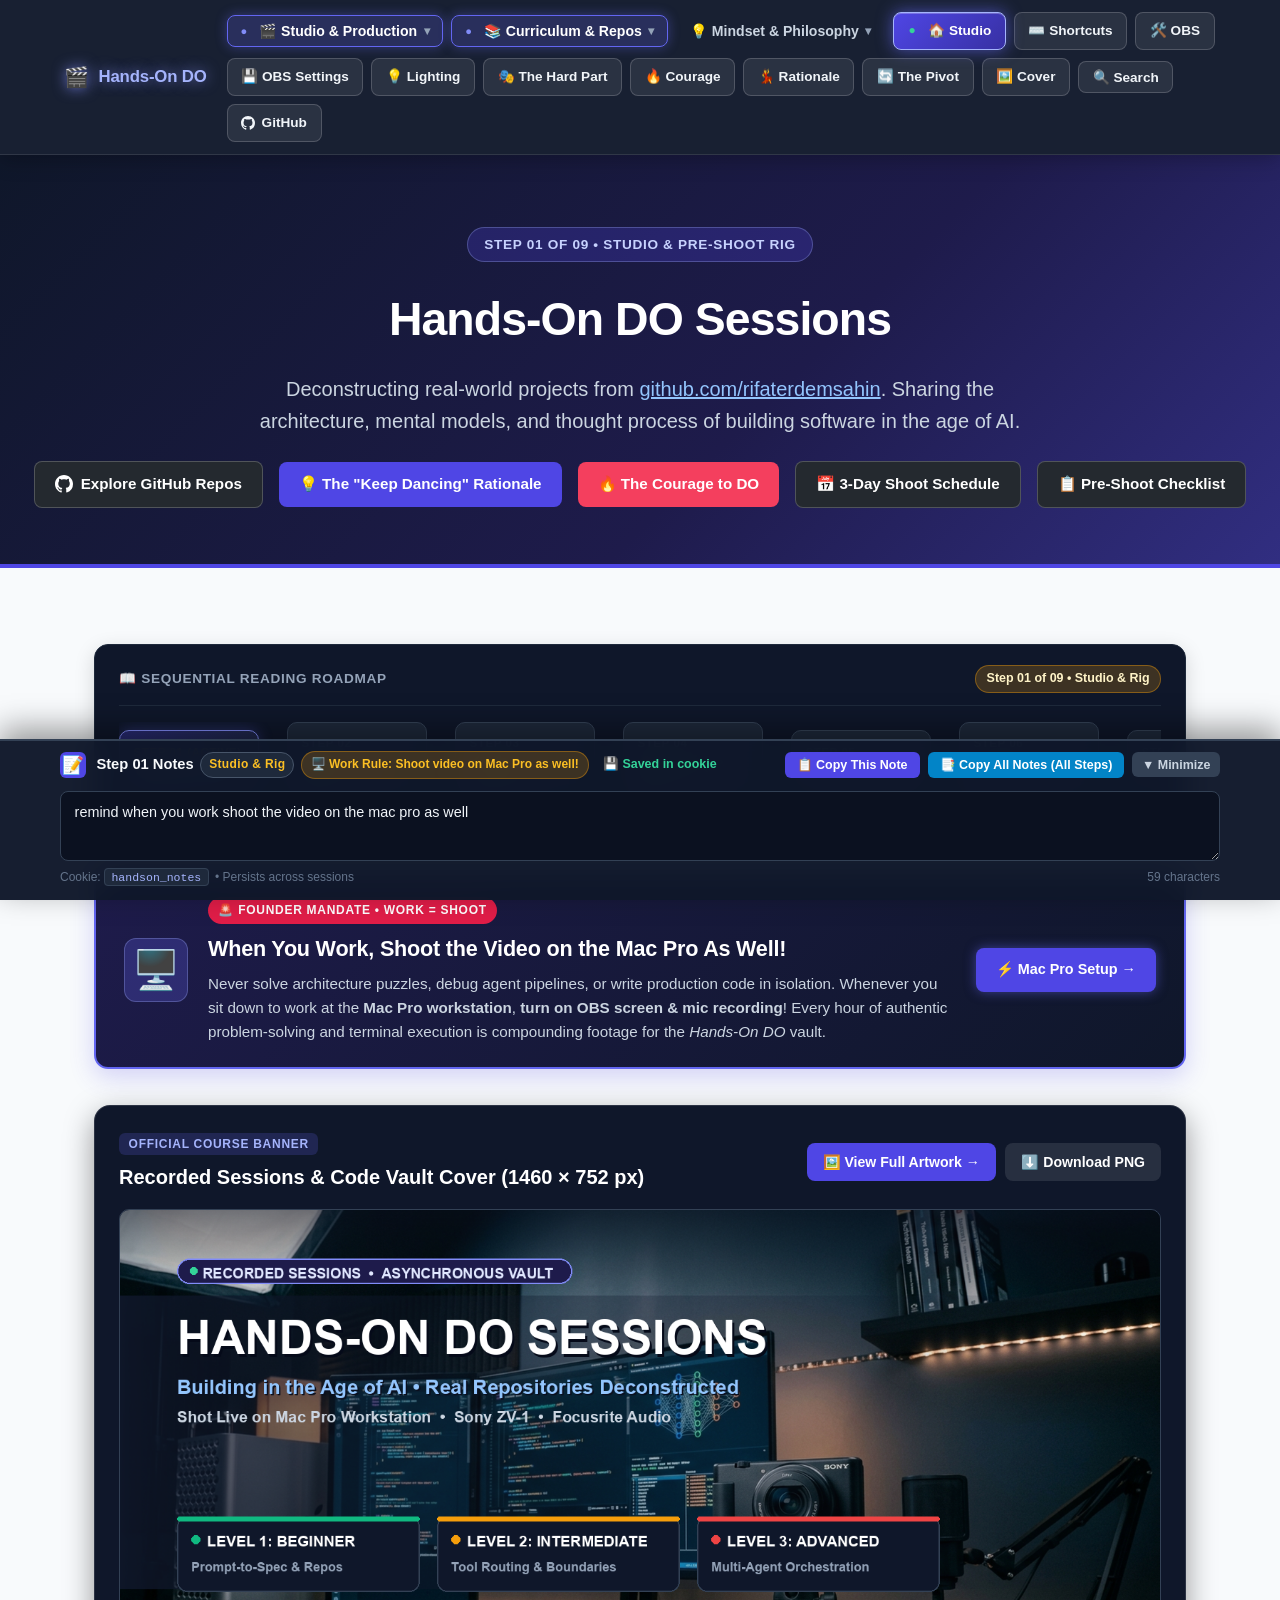
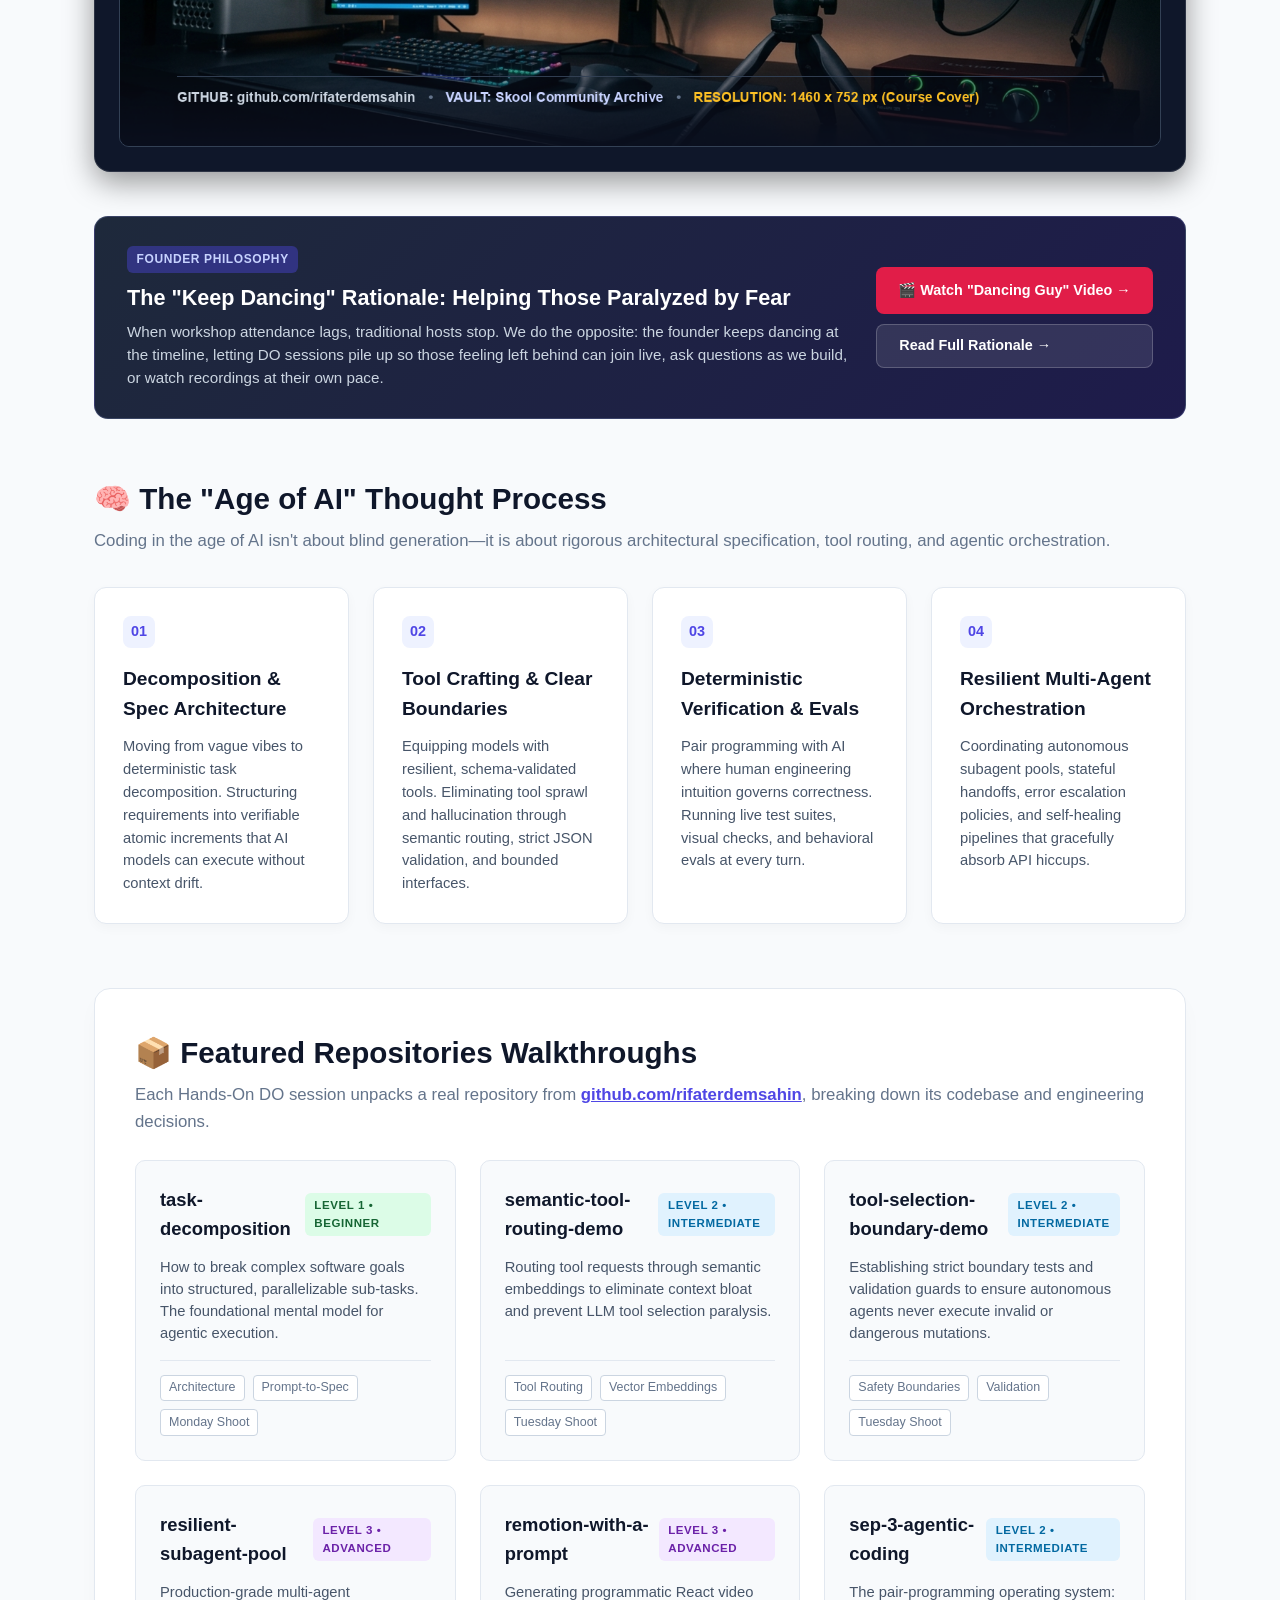
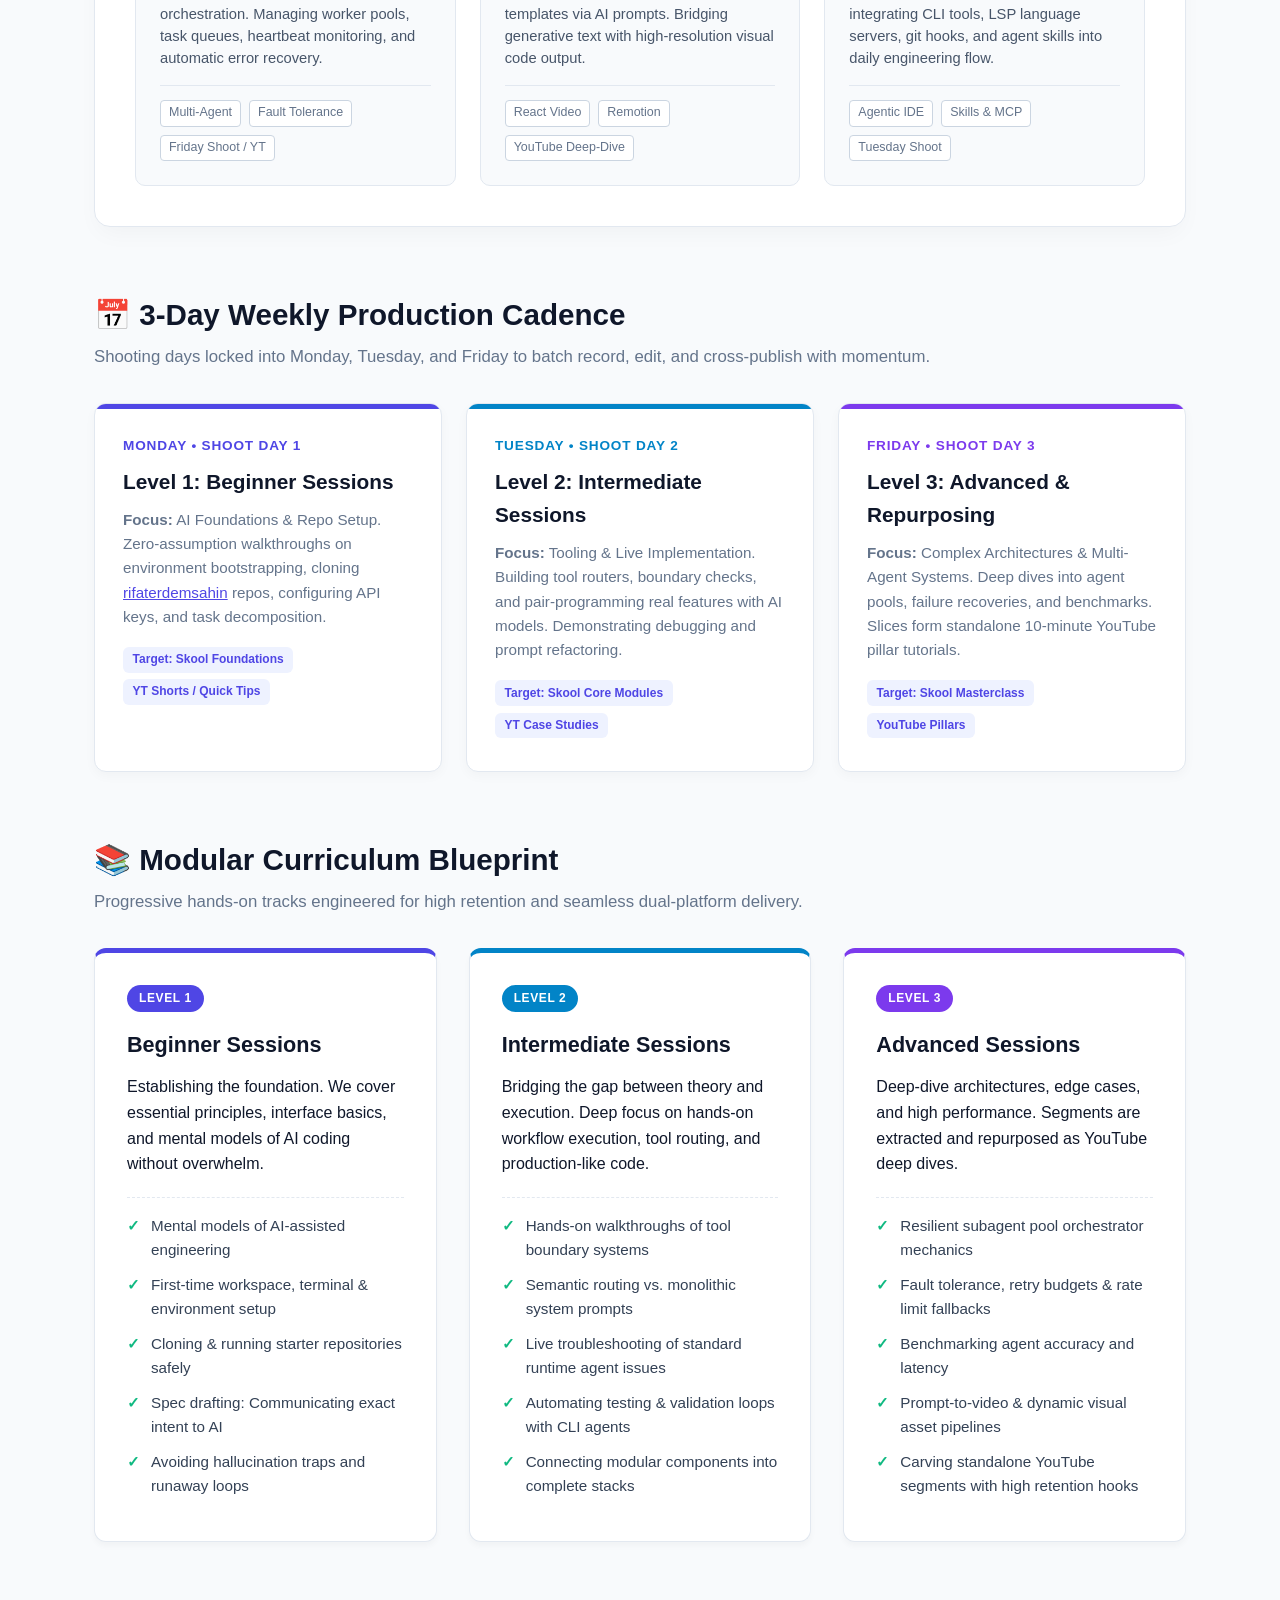
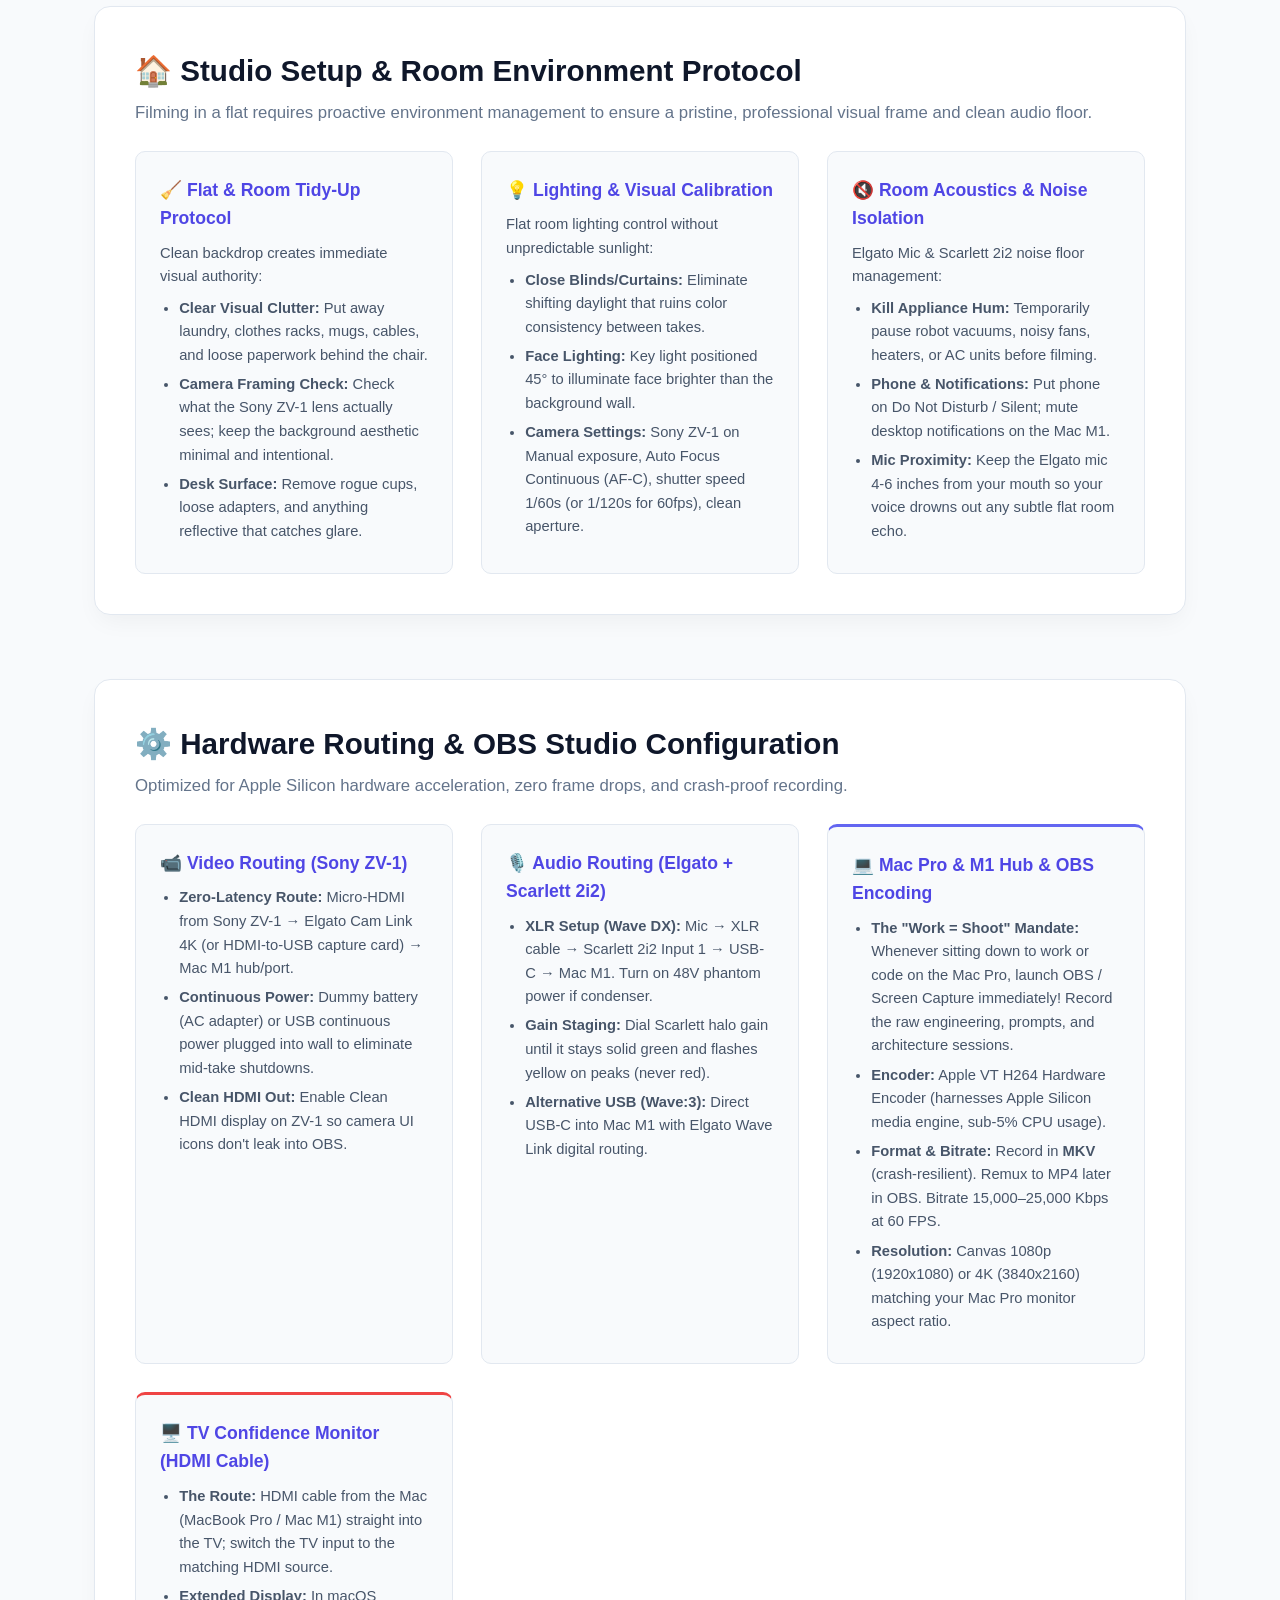
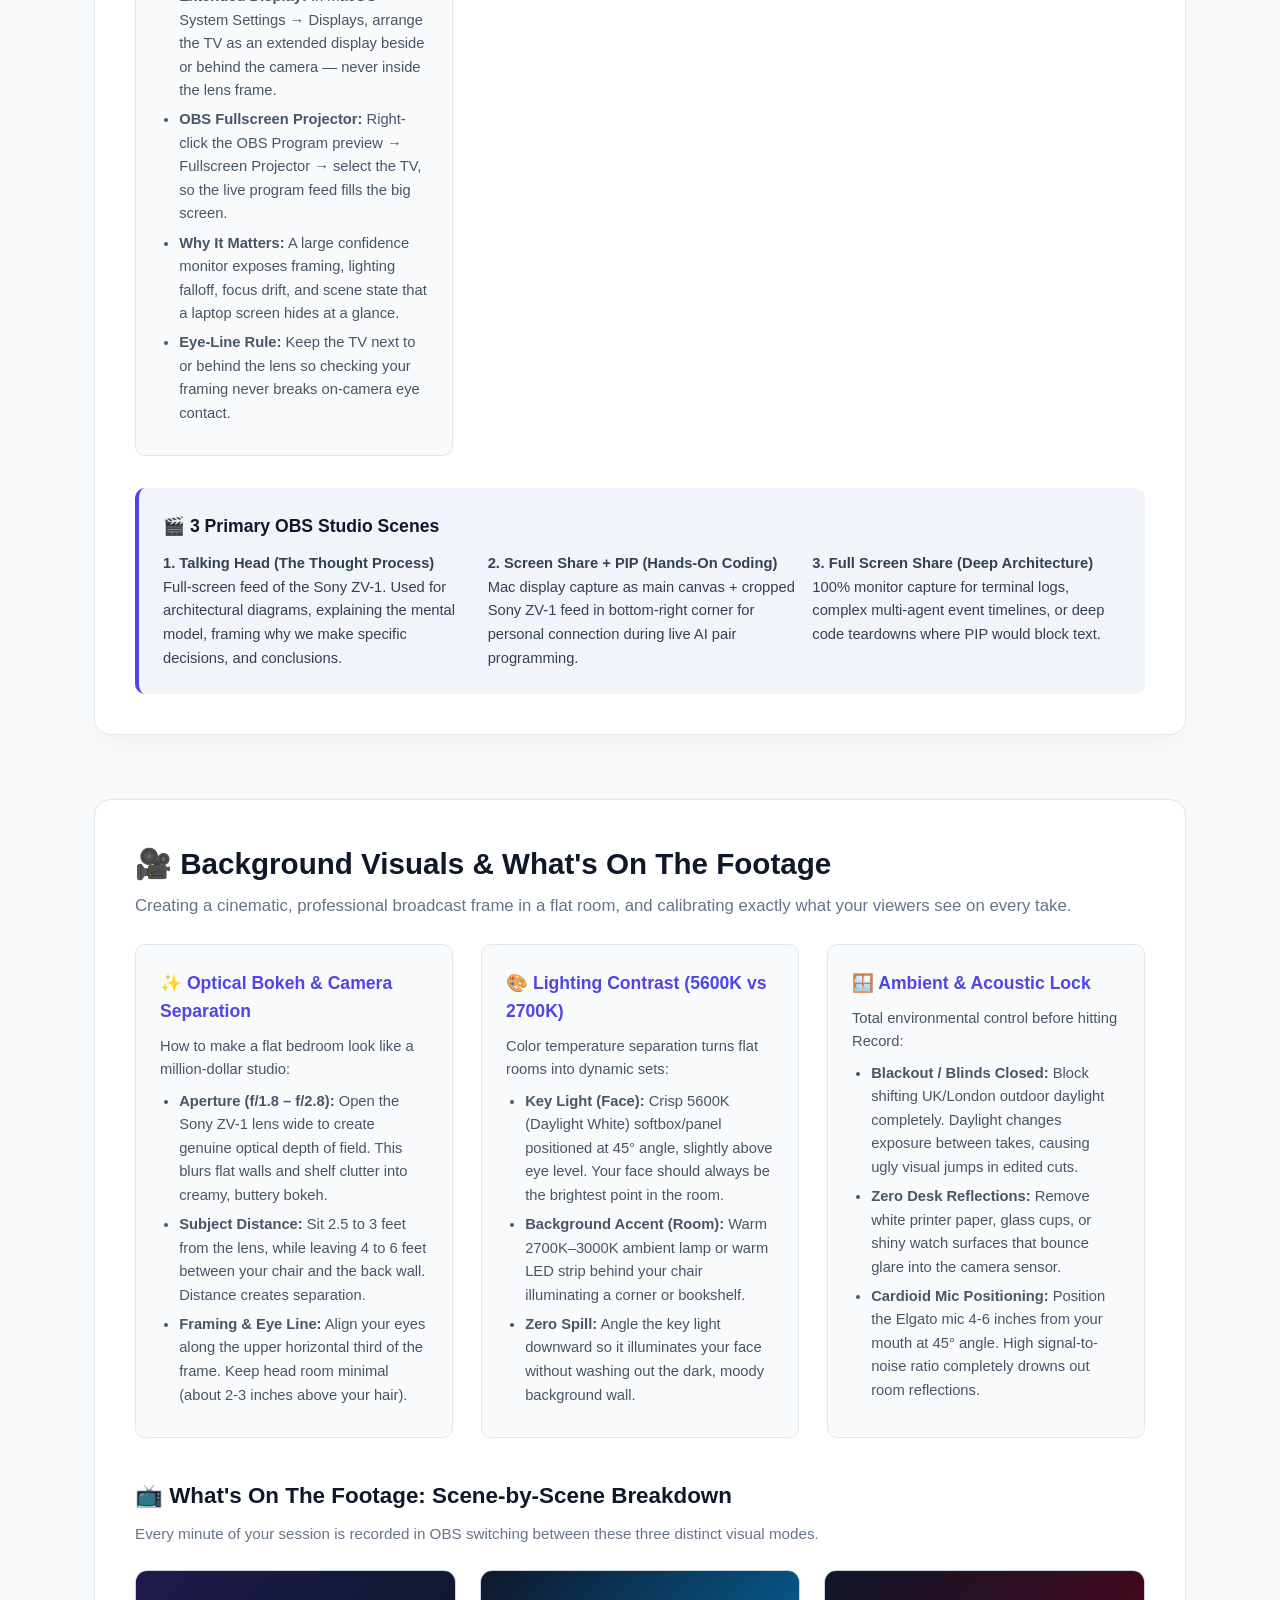
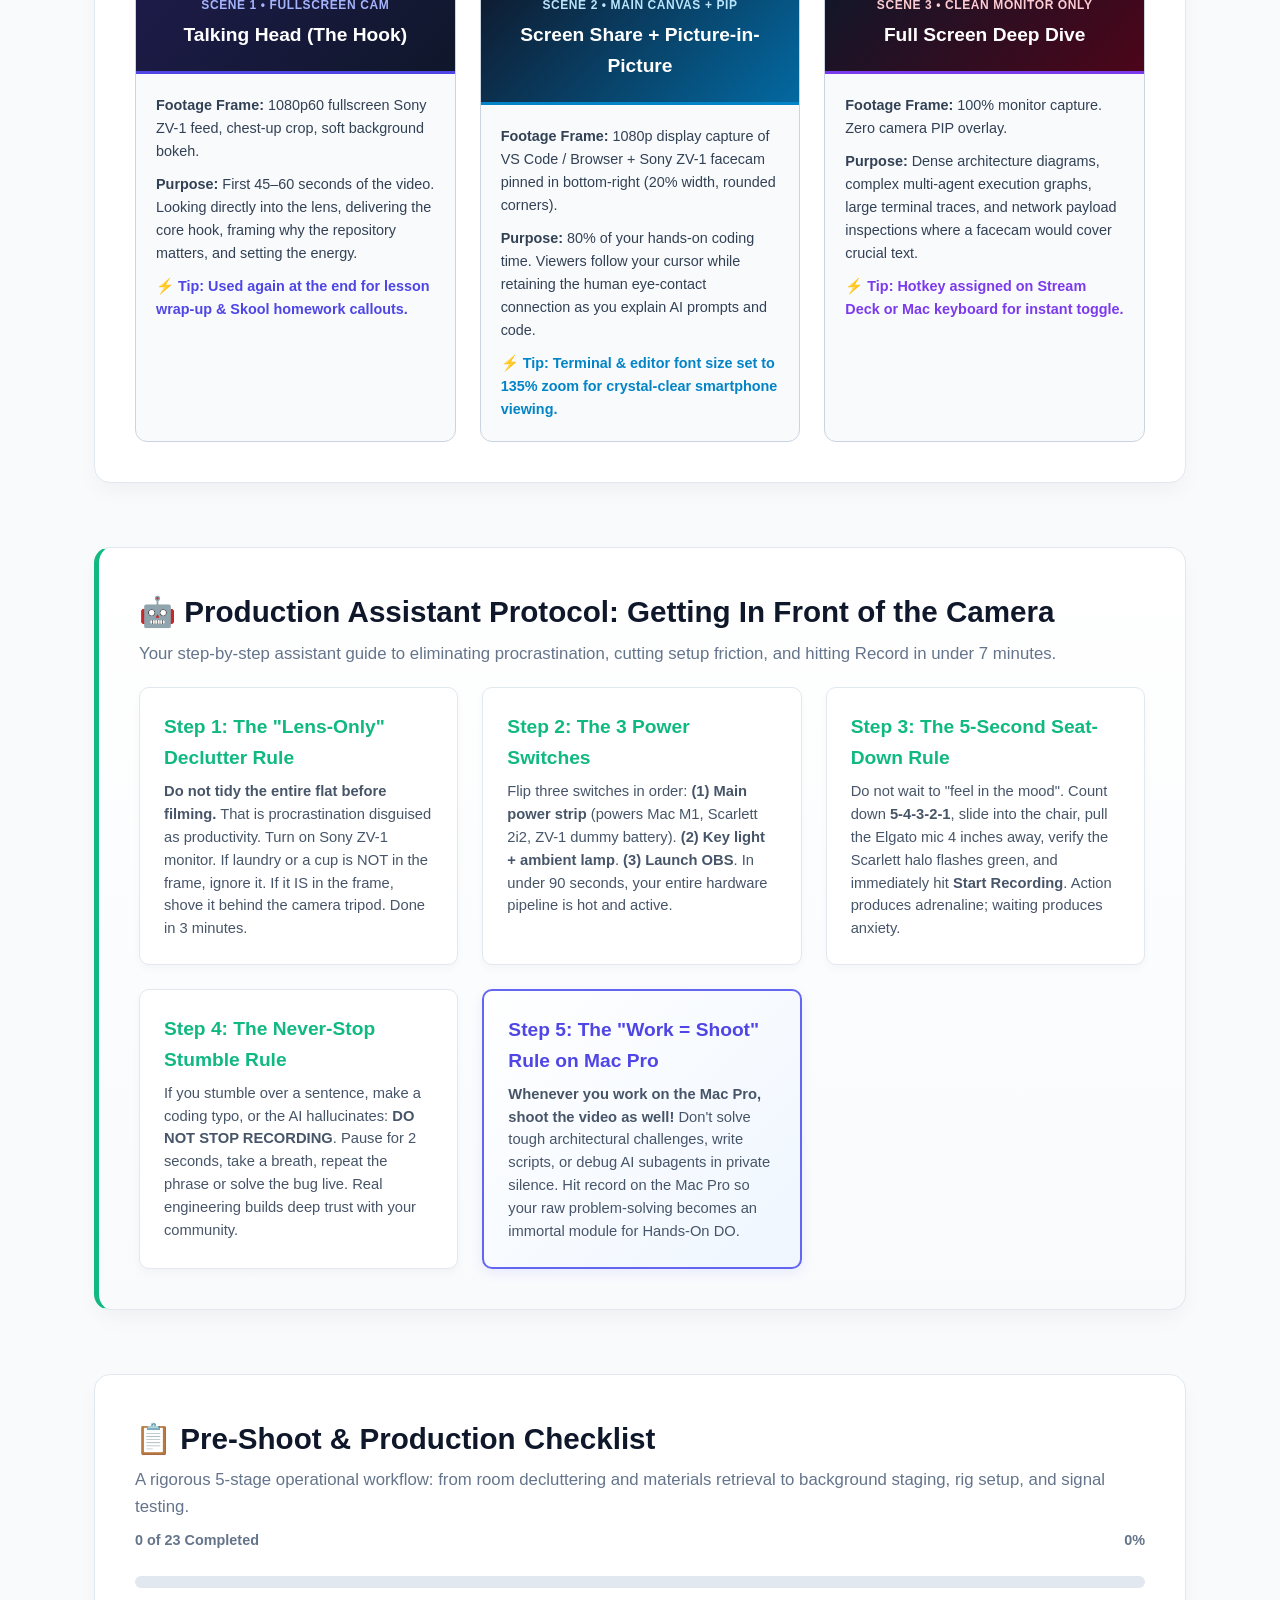
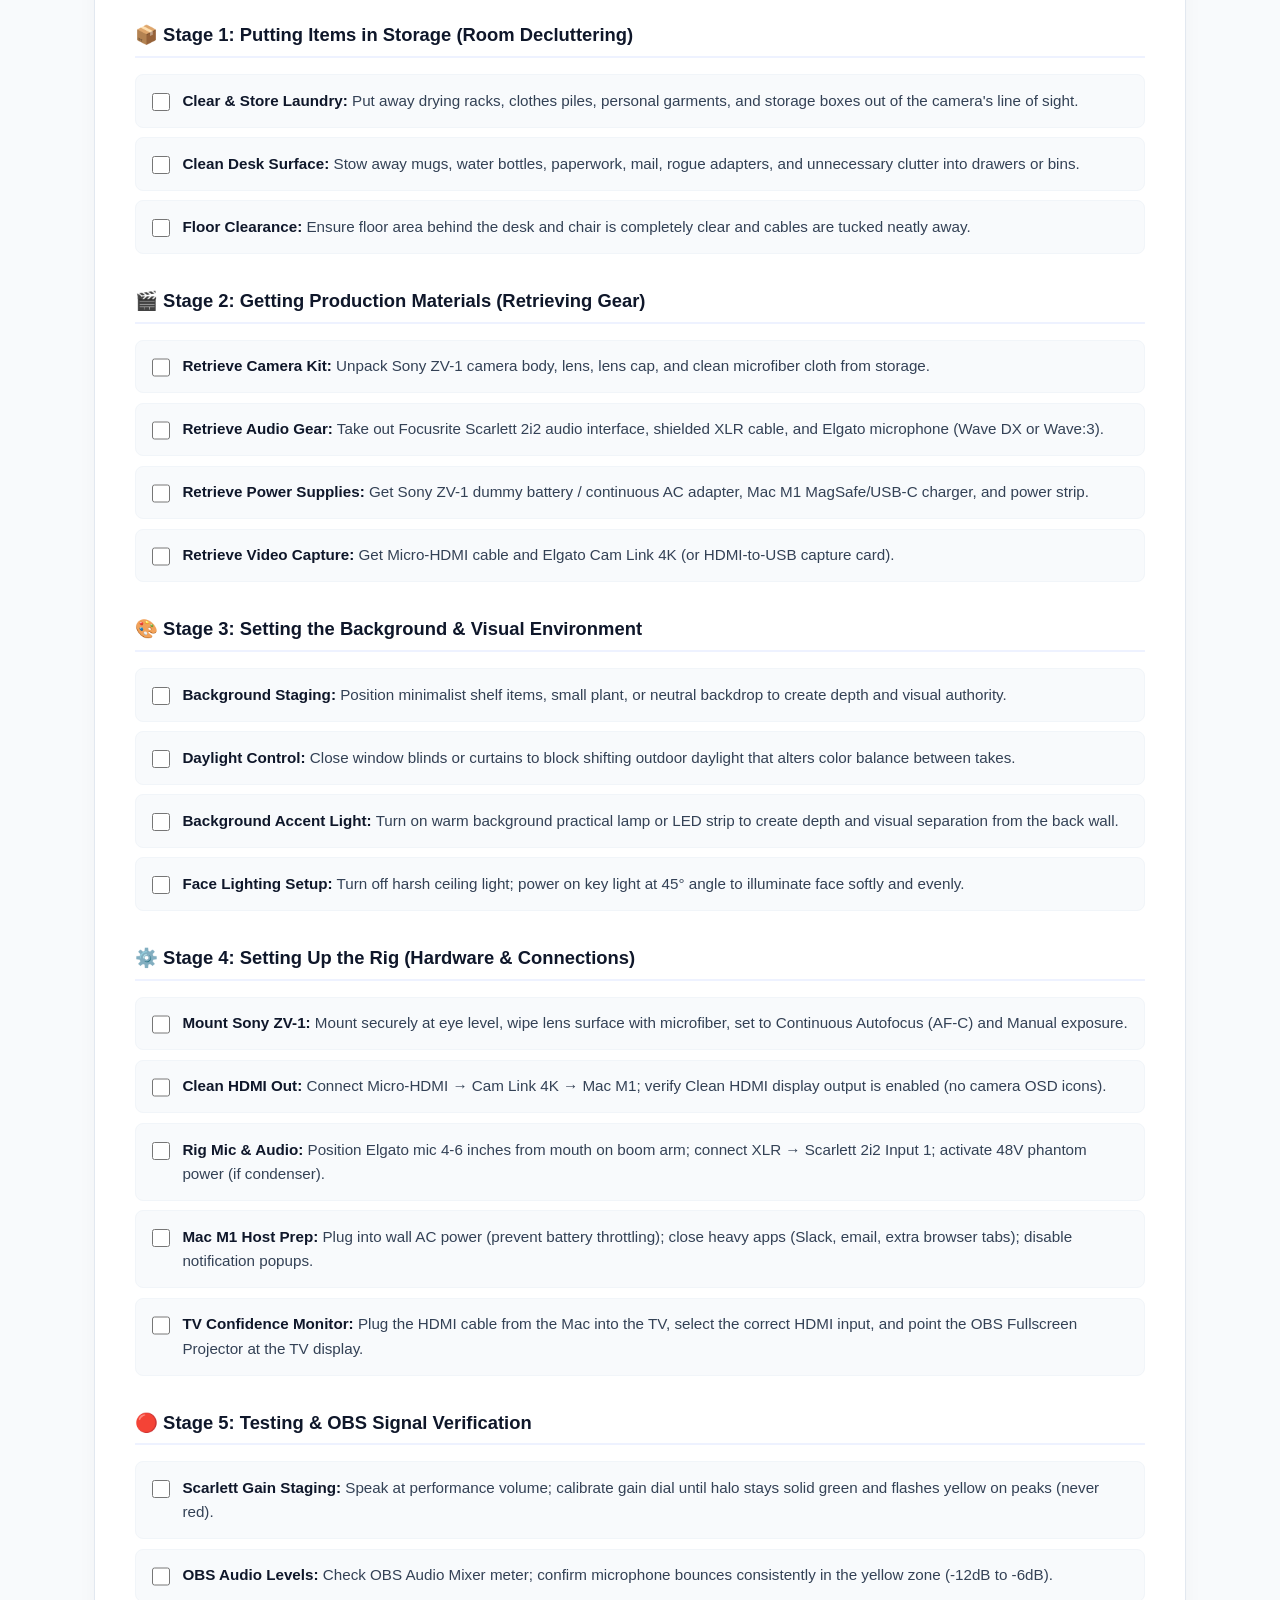
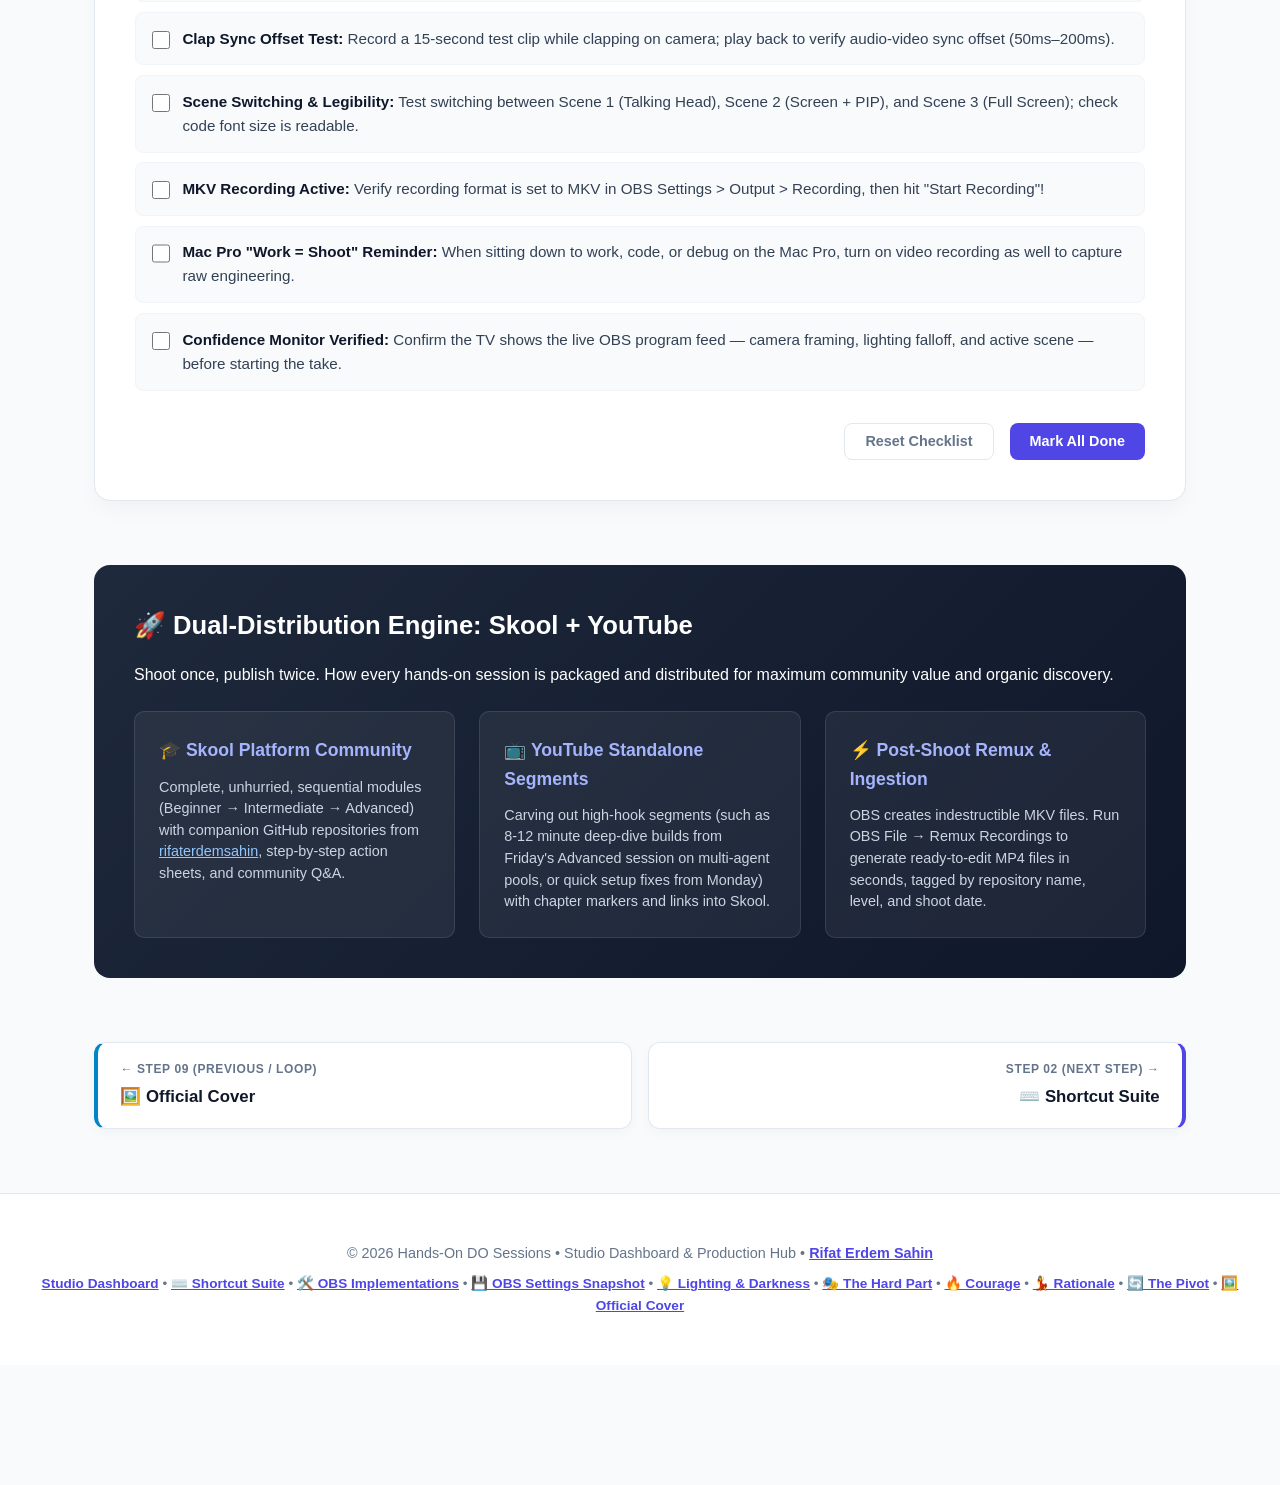
==== commit dcdc7973: "Render the OBS settings snapshot as a Step 03 companion page Adds obs-settings.html explaining every" ====
--- a/index.html
+++ b/index.html
@@ -867,6 +867,7 @@
                         <a href="index.html" class="dropdown-item nav-item-active">🏠 Studio Dashboard</a>
                         <a href="shortcuts.html" class="dropdown-item">⌨️ Complete Shortcut Suite</a>
                         <a href="obs-implementations.html" class="dropdown-item">🛠️ OBS Implementations &amp; Scenes</a>
+                        <a href="obs-settings.html" class="dropdown-item">💾 OBS Settings Snapshot</a>
                         <a href="lighting.html" class="dropdown-item">💡 A-Roll Lighting &amp; Darkness</a>
                         <a href="cover.html" class="dropdown-item">🖼️ Official Cover (1460x752)</a>
                         <a href="index.html#confidence-monitor" class="dropdown-item">🖥️ TV Confidence Monitor</a>
@@ -909,6 +910,7 @@
                 <a href="index.html" class="nav-pill-btn gh-btn nav-item-active">🏠 Studio</a>
                 <a href="shortcuts.html" class="nav-pill-btn gh-btn">⌨️ Shortcuts</a>
                 <a href="obs-implementations.html" class="nav-pill-btn gh-btn">🛠️ OBS</a>
+                <a href="obs-settings.html" class="nav-pill-btn gh-btn">💾 OBS Settings</a>
                 <a href="lighting.html" class="nav-pill-btn gh-btn">💡 Lighting</a>
                 <a href="hard-part.html" class="nav-pill-btn gh-btn">🎭 The Hard Part</a>
                 <a href="courage.html" class="nav-pill-btn gh-btn">🔥 Courage</a>
@@ -1704,6 +1706,7 @@
             <a href="index.html" style="color: var(--primary); font-weight: 600;">Studio Dashboard</a> &bull;
             <a href="shortcuts.html" style="color: var(--primary); font-weight: 600;">⌨️ Shortcut Suite</a> &bull;
             <a href="obs-implementations.html" style="color: var(--primary); font-weight: 600;">🛠️ OBS Implementations</a> &bull;
+            <a href="obs-settings.html" style="color: var(--primary); font-weight: 600;">💾 OBS Settings Snapshot</a> &bull;
             <a href="lighting.html" style="color: var(--primary); font-weight: 600;">💡 Lighting &amp; Darkness</a> &bull;
             <a href="hard-part.html" style="color: var(--primary); font-weight: 600;">🎭 The Hard Part</a> &bull;
             <a href="courage.html" style="color: var(--primary); font-weight: 600;">🔥 Courage</a> &bull;
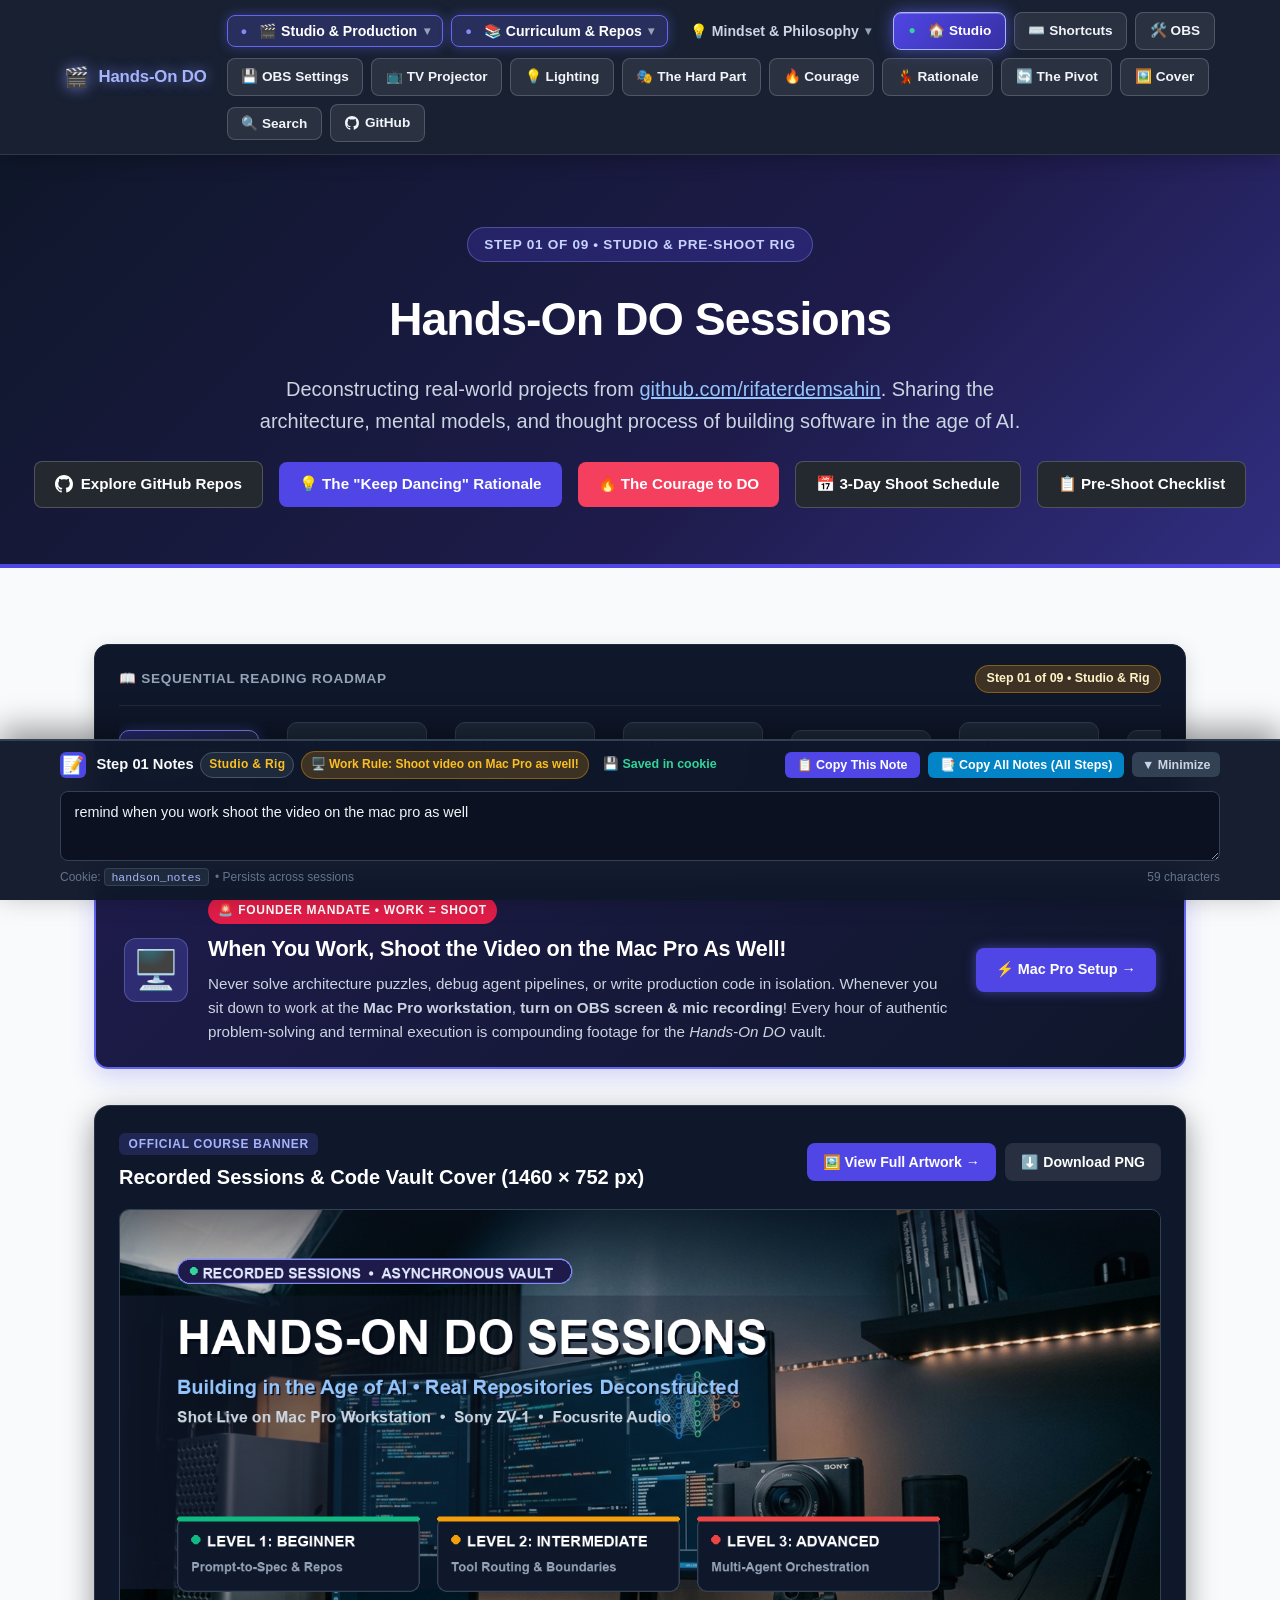
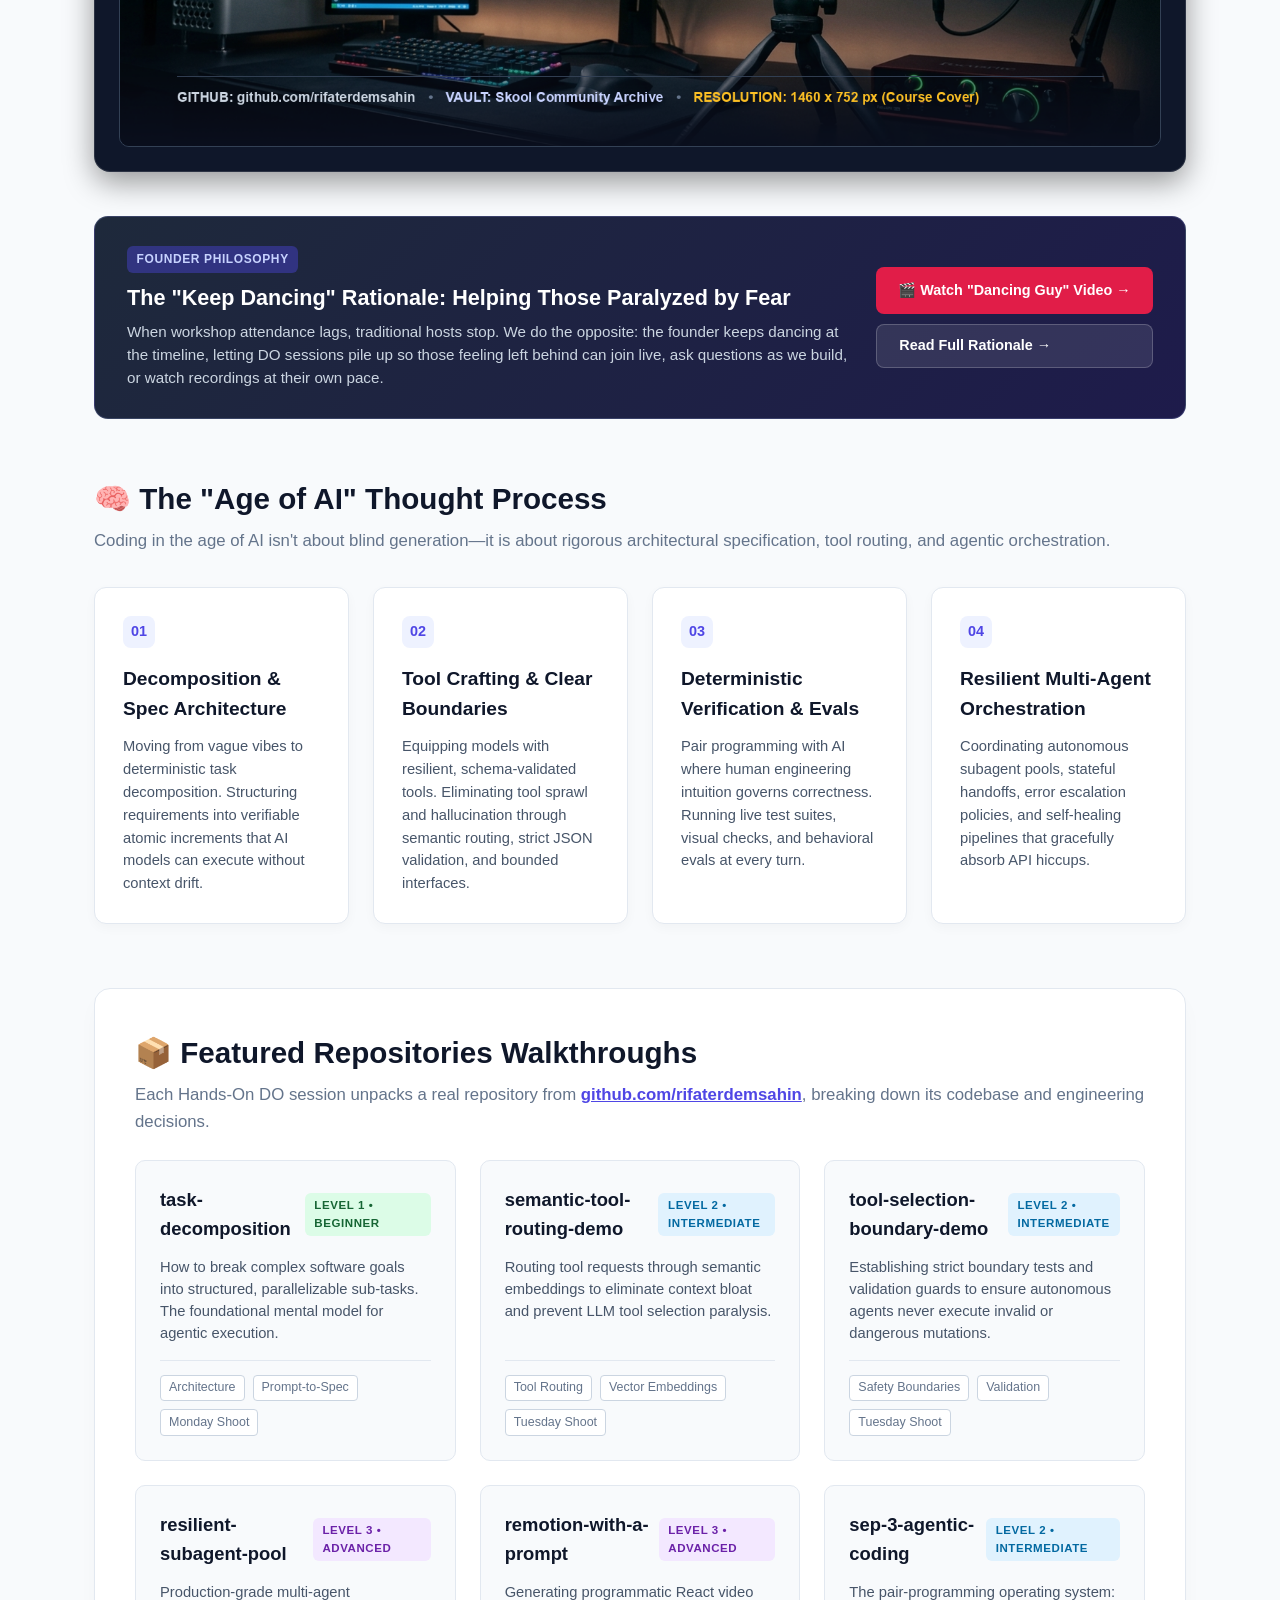
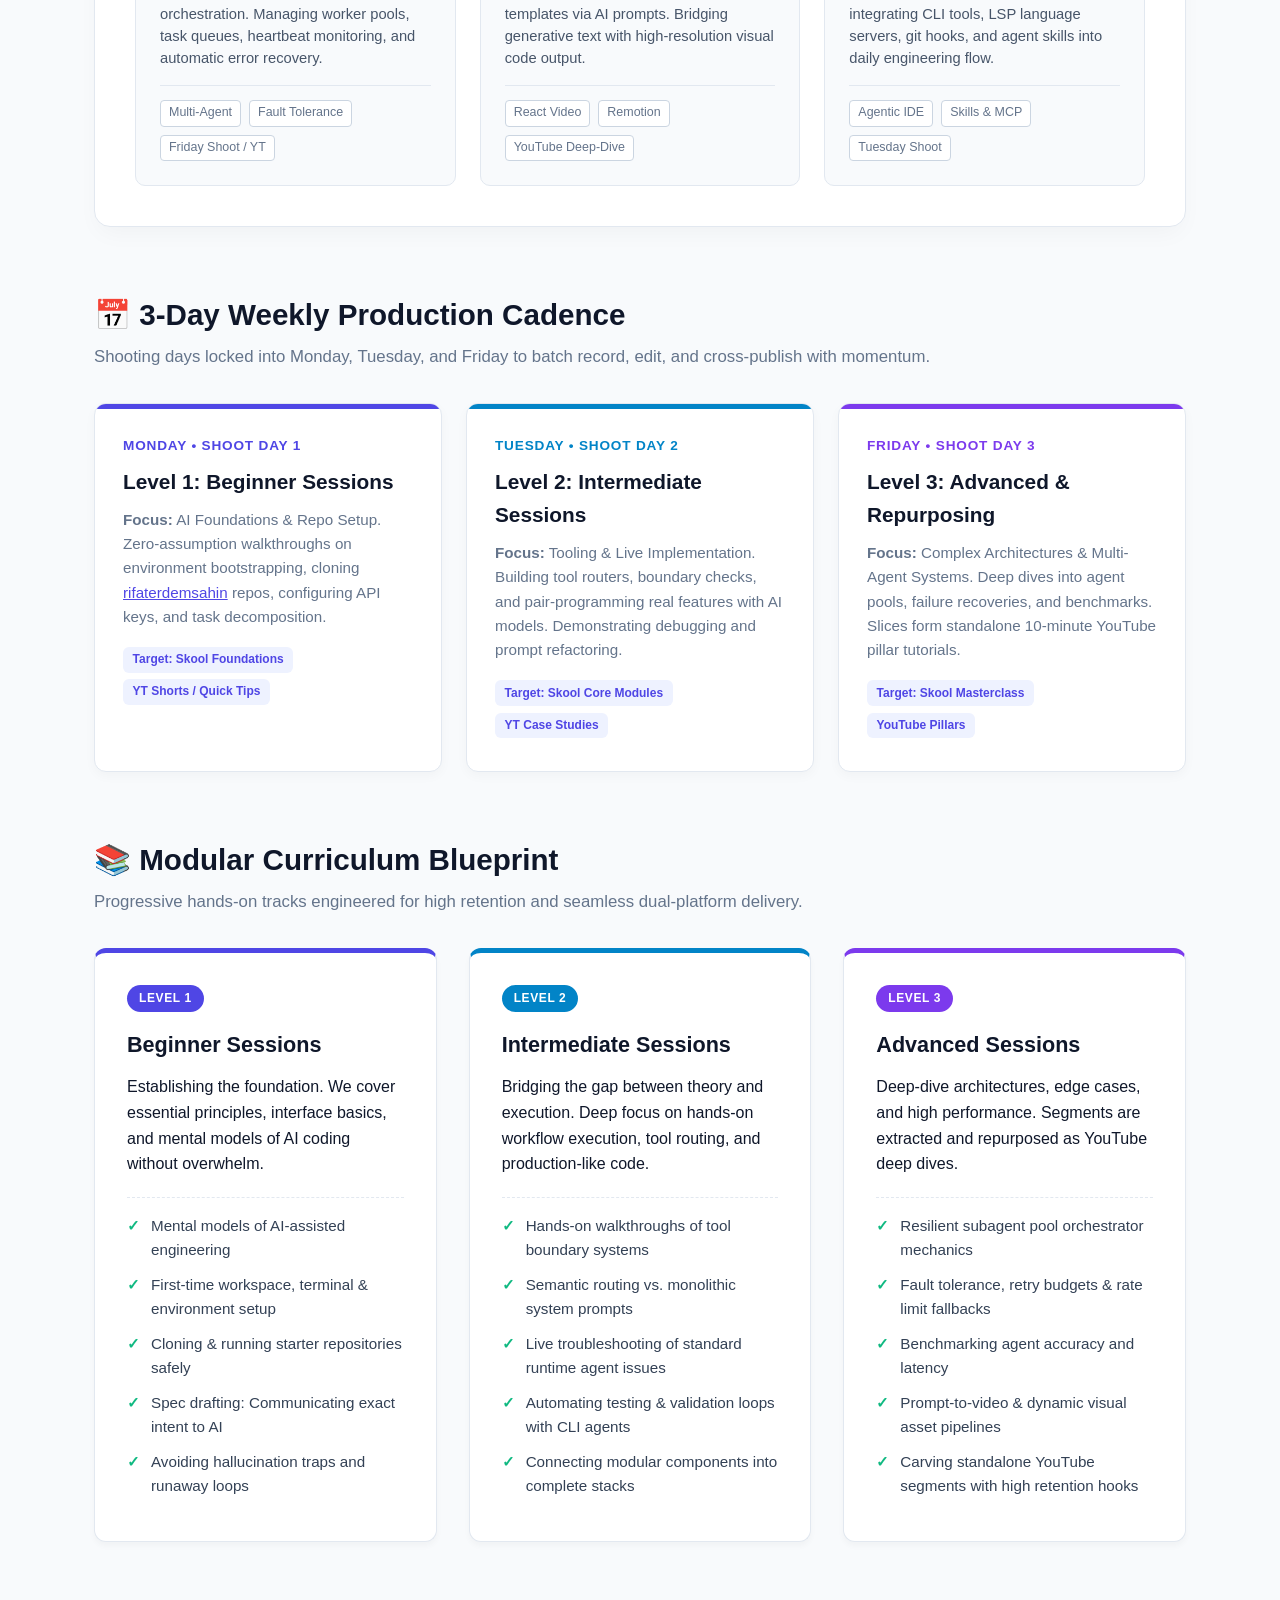
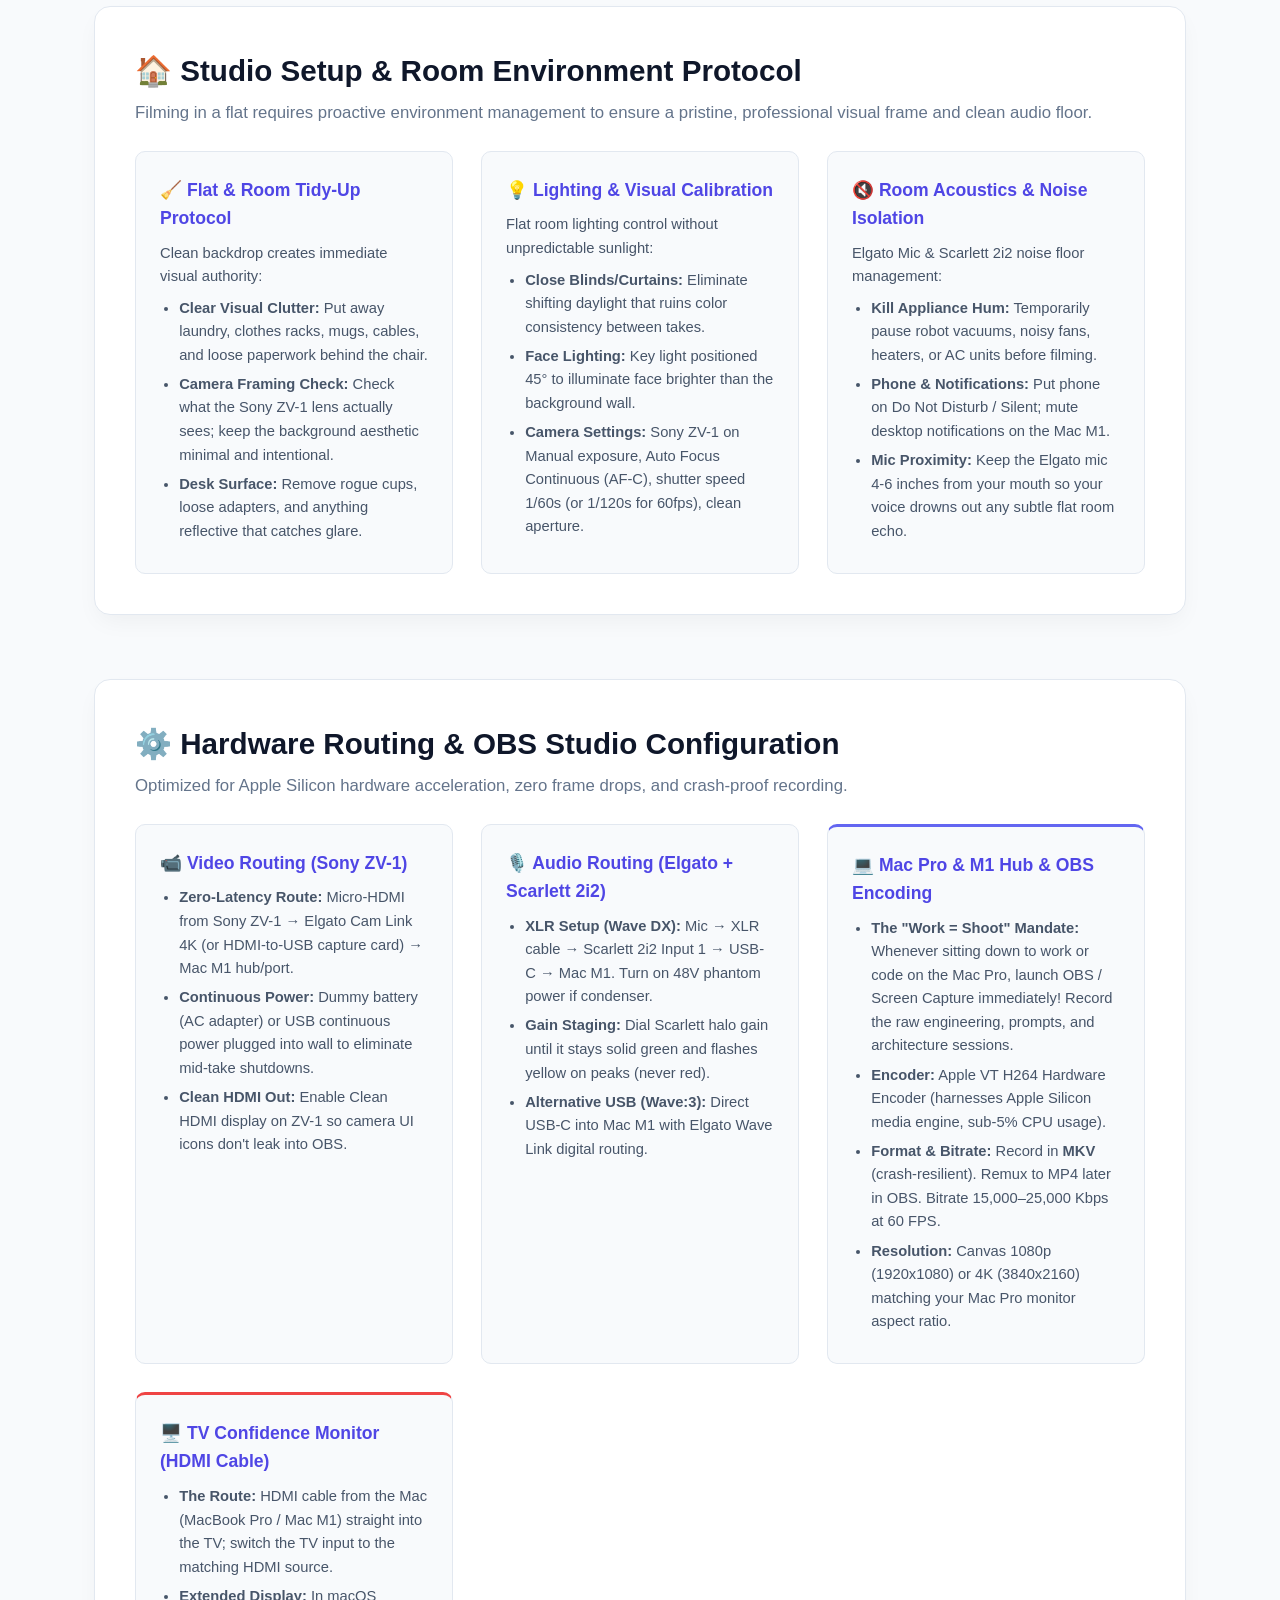
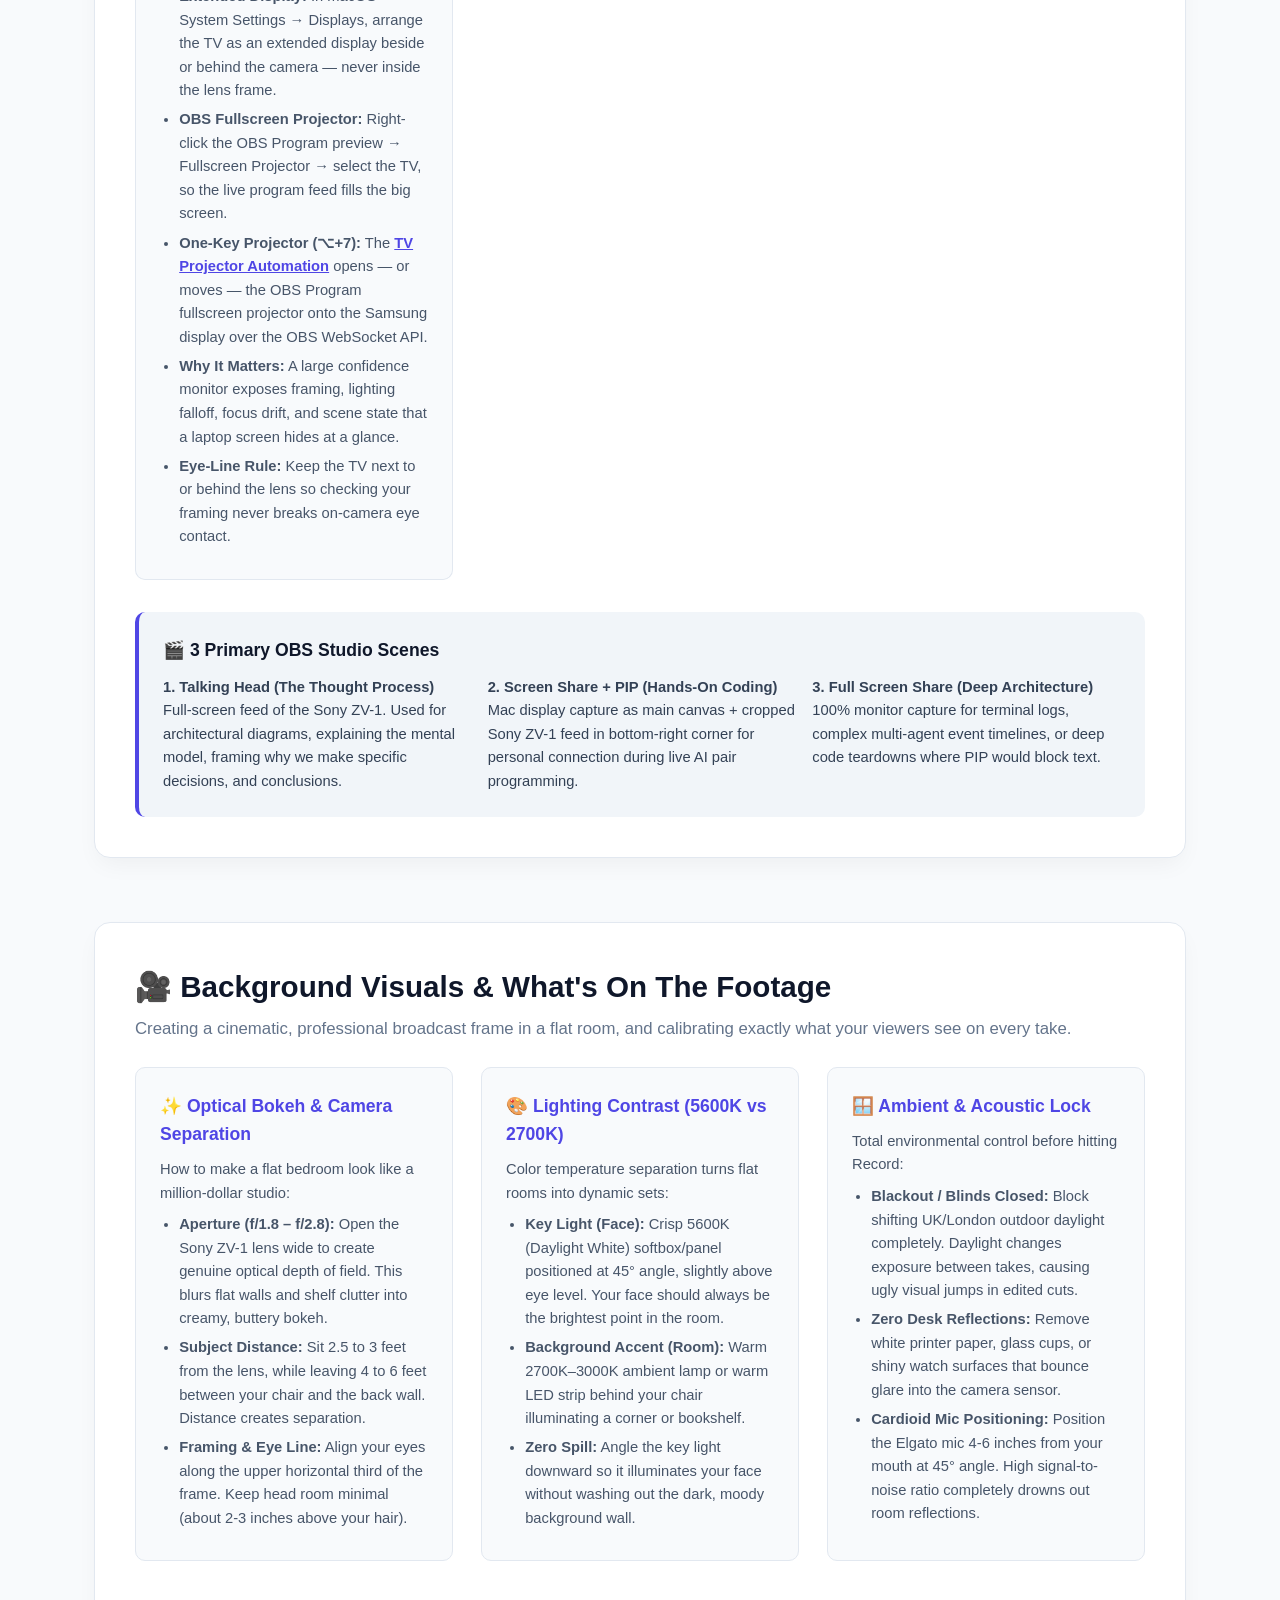
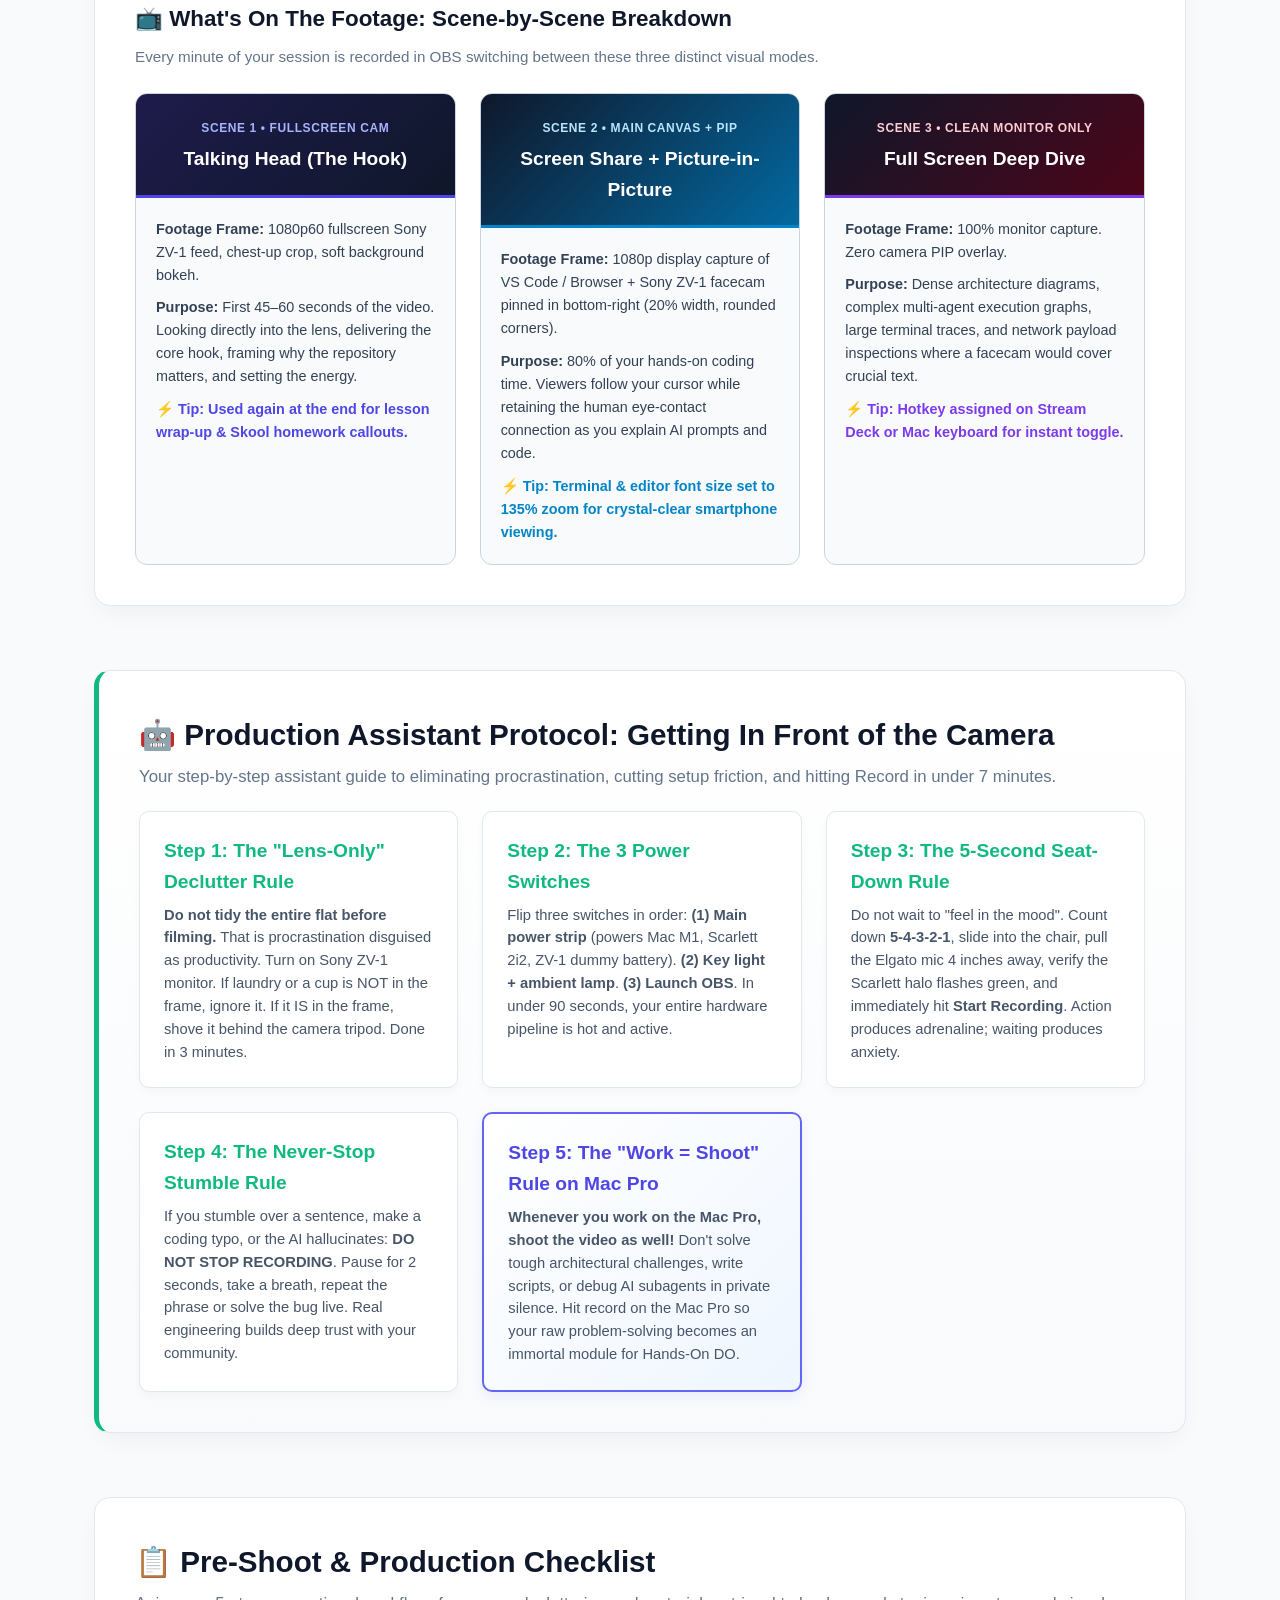
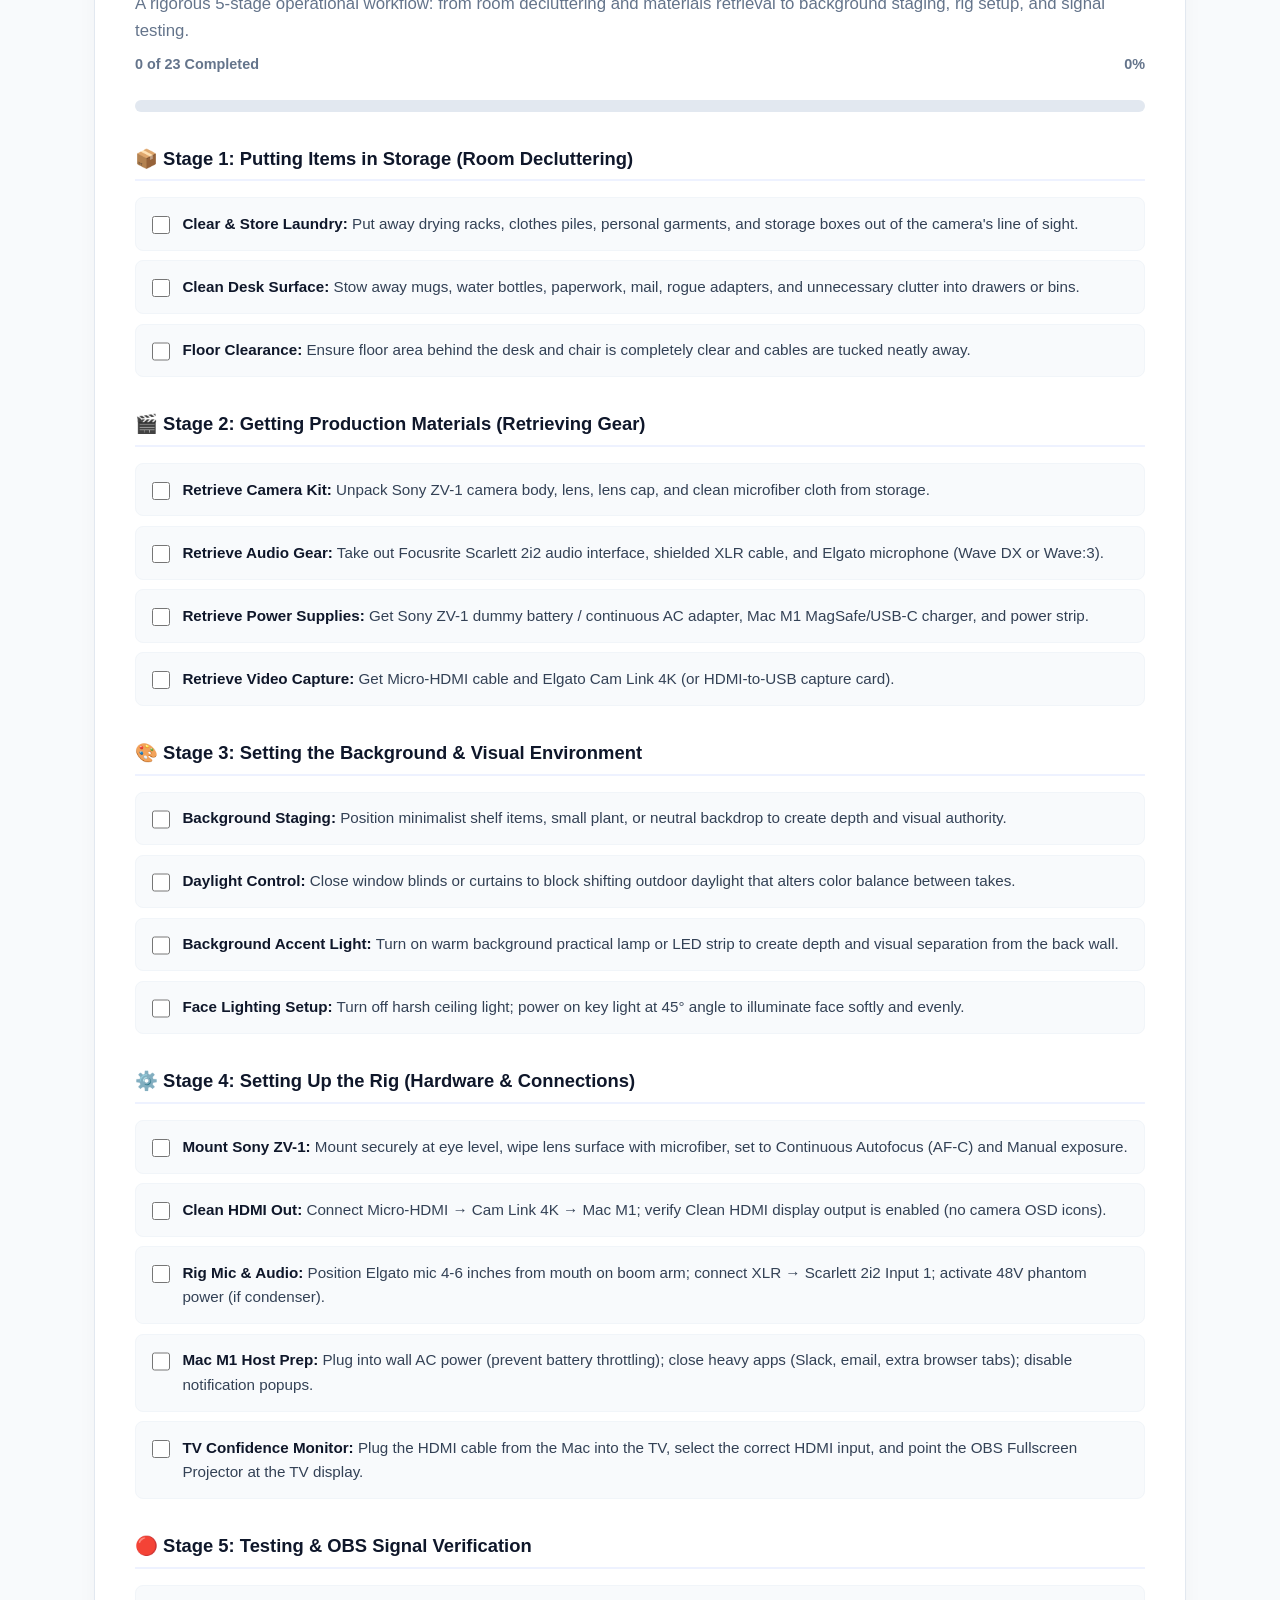
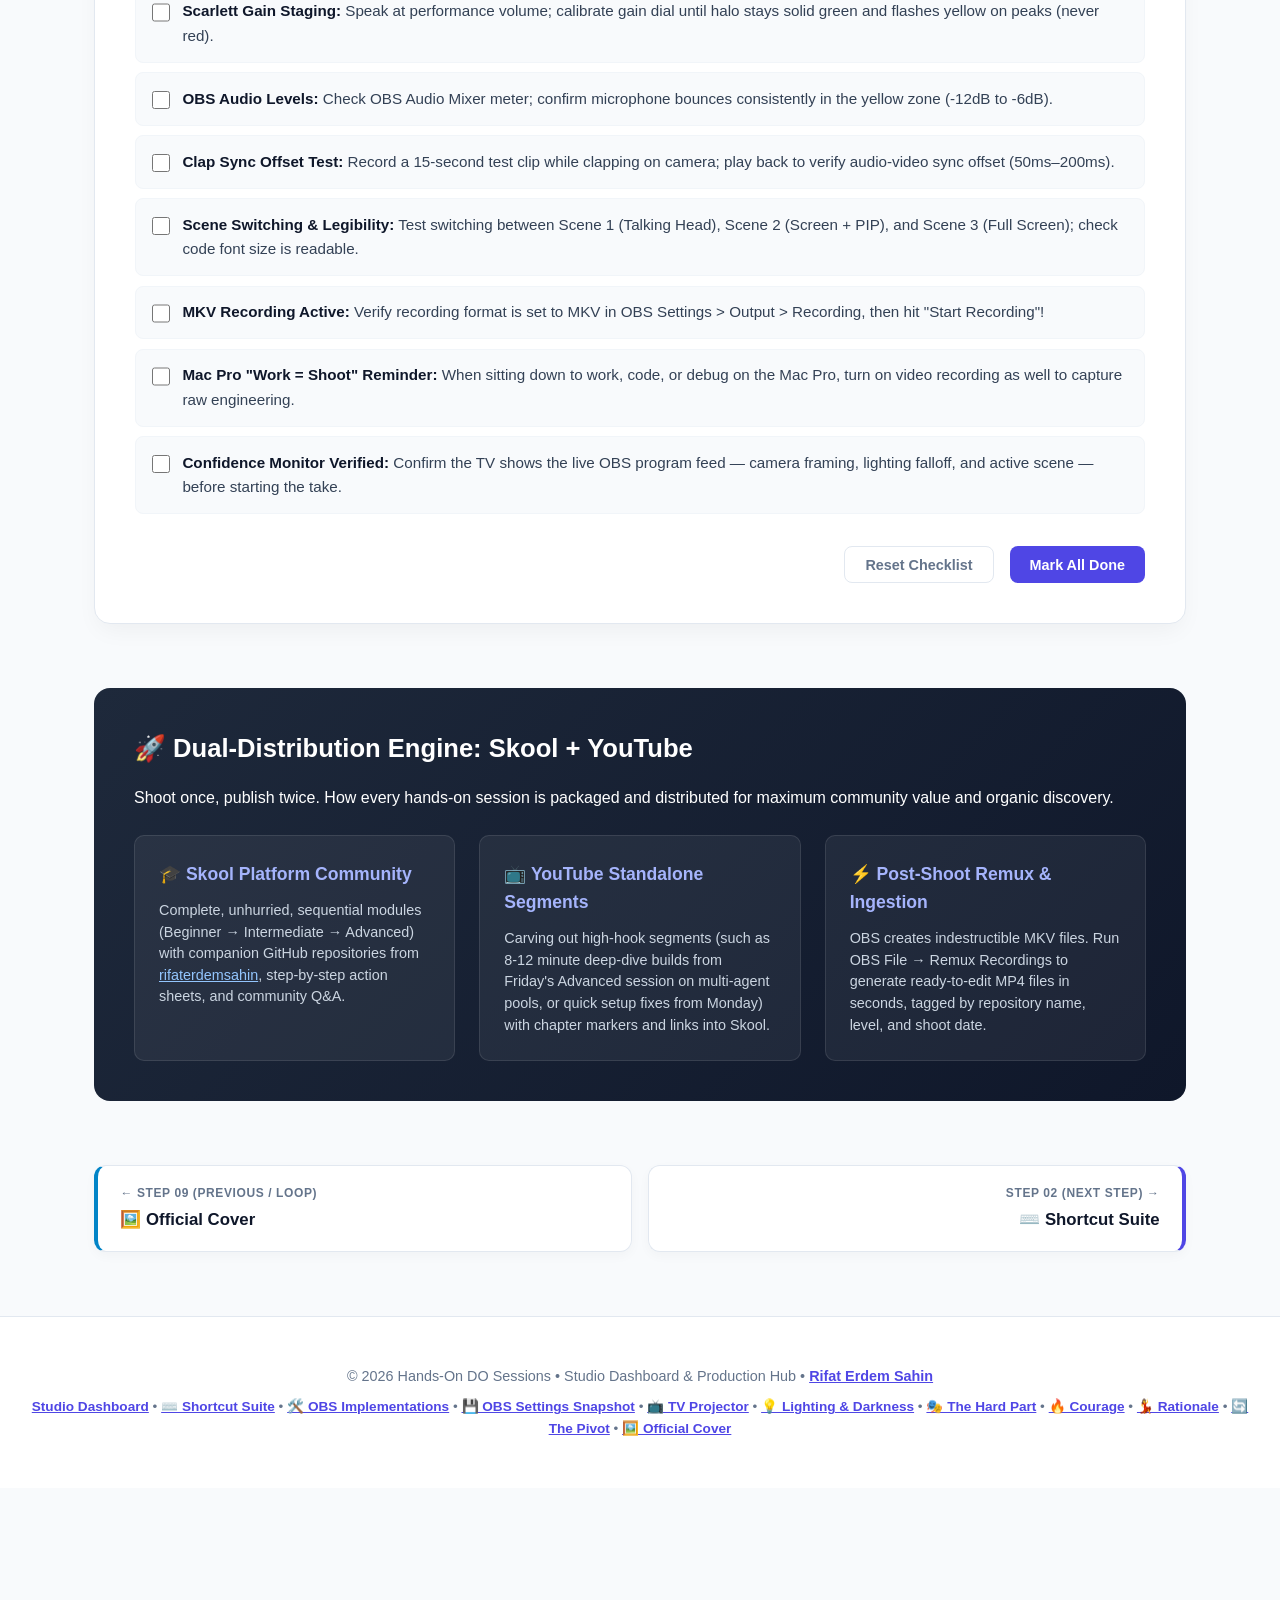
==== commit 33695cd2: "Add Option+7 TV projector automation for the Samsung display obs_tv_projector.py finds the Samsung m" ====
--- a/index.html
+++ b/index.html
@@ -868,6 +868,7 @@
                         <a href="shortcuts.html" class="dropdown-item">⌨️ Complete Shortcut Suite</a>
                         <a href="obs-implementations.html" class="dropdown-item">🛠️ OBS Implementations &amp; Scenes</a>
                         <a href="obs-settings.html" class="dropdown-item">💾 OBS Settings Snapshot</a>
+                        <a href="tv-projector.html" class="dropdown-item">📺 TV Projector Automation</a>
                         <a href="lighting.html" class="dropdown-item">💡 A-Roll Lighting &amp; Darkness</a>
                         <a href="cover.html" class="dropdown-item">🖼️ Official Cover (1460x752)</a>
                         <a href="index.html#confidence-monitor" class="dropdown-item">🖥️ TV Confidence Monitor</a>
@@ -911,6 +912,7 @@
                 <a href="shortcuts.html" class="nav-pill-btn gh-btn">⌨️ Shortcuts</a>
                 <a href="obs-implementations.html" class="nav-pill-btn gh-btn">🛠️ OBS</a>
                 <a href="obs-settings.html" class="nav-pill-btn gh-btn">💾 OBS Settings</a>
+                <a href="tv-projector.html" class="nav-pill-btn gh-btn">📺 TV Projector</a>
                 <a href="lighting.html" class="nav-pill-btn gh-btn">💡 Lighting</a>
                 <a href="hard-part.html" class="nav-pill-btn gh-btn">🎭 The Hard Part</a>
                 <a href="courage.html" class="nav-pill-btn gh-btn">🔥 Courage</a>
@@ -1379,6 +1381,7 @@
                         <li><strong>The Route:</strong> HDMI cable from the Mac (MacBook Pro / Mac M1) straight into the TV; switch the TV input to the matching HDMI source.</li>
                         <li><strong>Extended Display:</strong> In macOS System Settings &rarr; Displays, arrange the TV as an extended display beside or behind the camera — never inside the lens frame.</li>
                         <li><strong>OBS Fullscreen Projector:</strong> Right-click the OBS Program preview &rarr; Fullscreen Projector &rarr; select the TV, so the live program feed fills the big screen.</li>
+                        <li><strong>One-Key Projector (⌥+7):</strong> The <a href="tv-projector.html" style="color: var(--primary); font-weight: 700;">TV Projector Automation</a> opens — or moves — the OBS Program fullscreen projector onto the Samsung display over the OBS WebSocket API.</li>
                         <li><strong>Why It Matters:</strong> A large confidence monitor exposes framing, lighting falloff, focus drift, and scene state that a laptop screen hides at a glance.</li>
                         <li><strong>Eye-Line Rule:</strong> Keep the TV next to or behind the lens so checking your framing never breaks on-camera eye contact.</li>
                     </ul>
@@ -1707,6 +1710,7 @@
             <a href="shortcuts.html" style="color: var(--primary); font-weight: 600;">⌨️ Shortcut Suite</a> &bull;
             <a href="obs-implementations.html" style="color: var(--primary); font-weight: 600;">🛠️ OBS Implementations</a> &bull;
             <a href="obs-settings.html" style="color: var(--primary); font-weight: 600;">💾 OBS Settings Snapshot</a> &bull;
+            <a href="tv-projector.html" style="color: var(--primary); font-weight: 600;">📺 TV Projector</a> &bull;
             <a href="lighting.html" style="color: var(--primary); font-weight: 600;">💡 Lighting &amp; Darkness</a> &bull;
             <a href="hard-part.html" style="color: var(--primary); font-weight: 600;">🎭 The Hard Part</a> &bull;
             <a href="courage.html" style="color: var(--primary); font-weight: 600;">🔥 Courage</a> &bull;
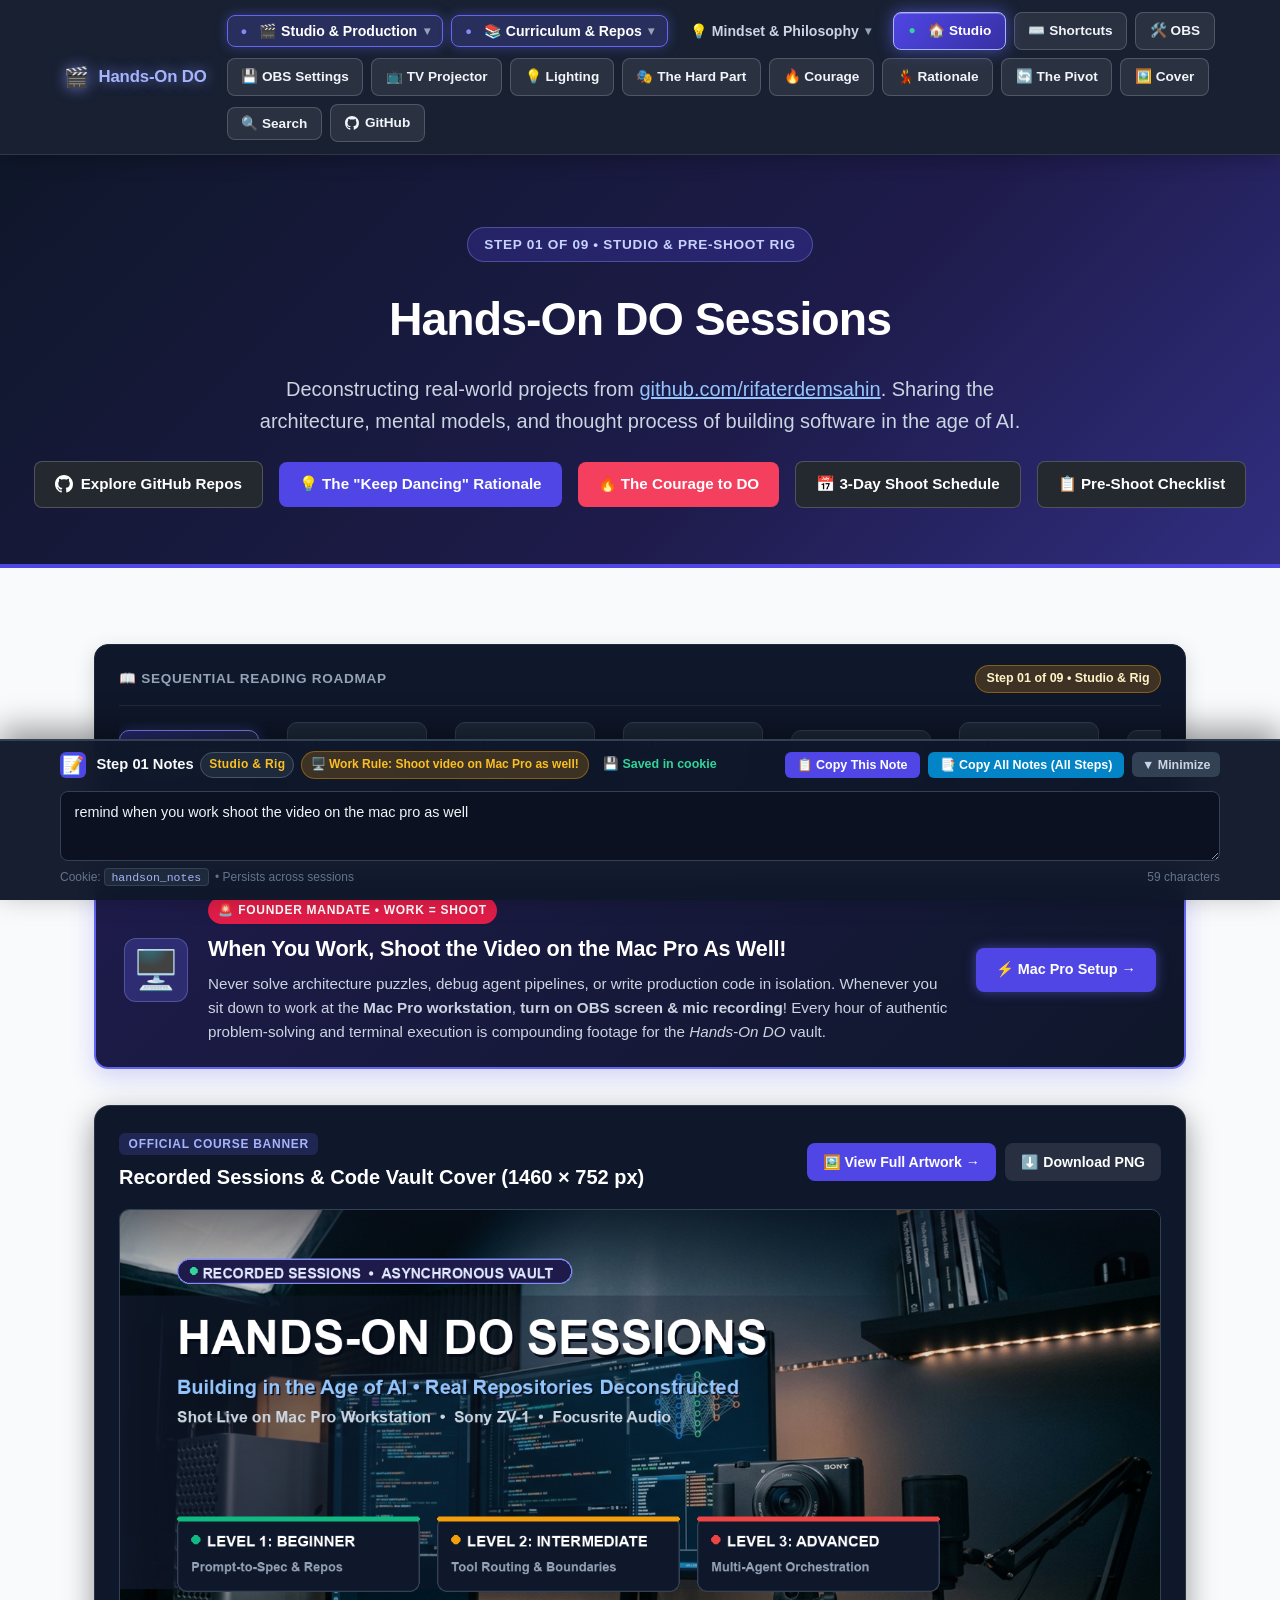
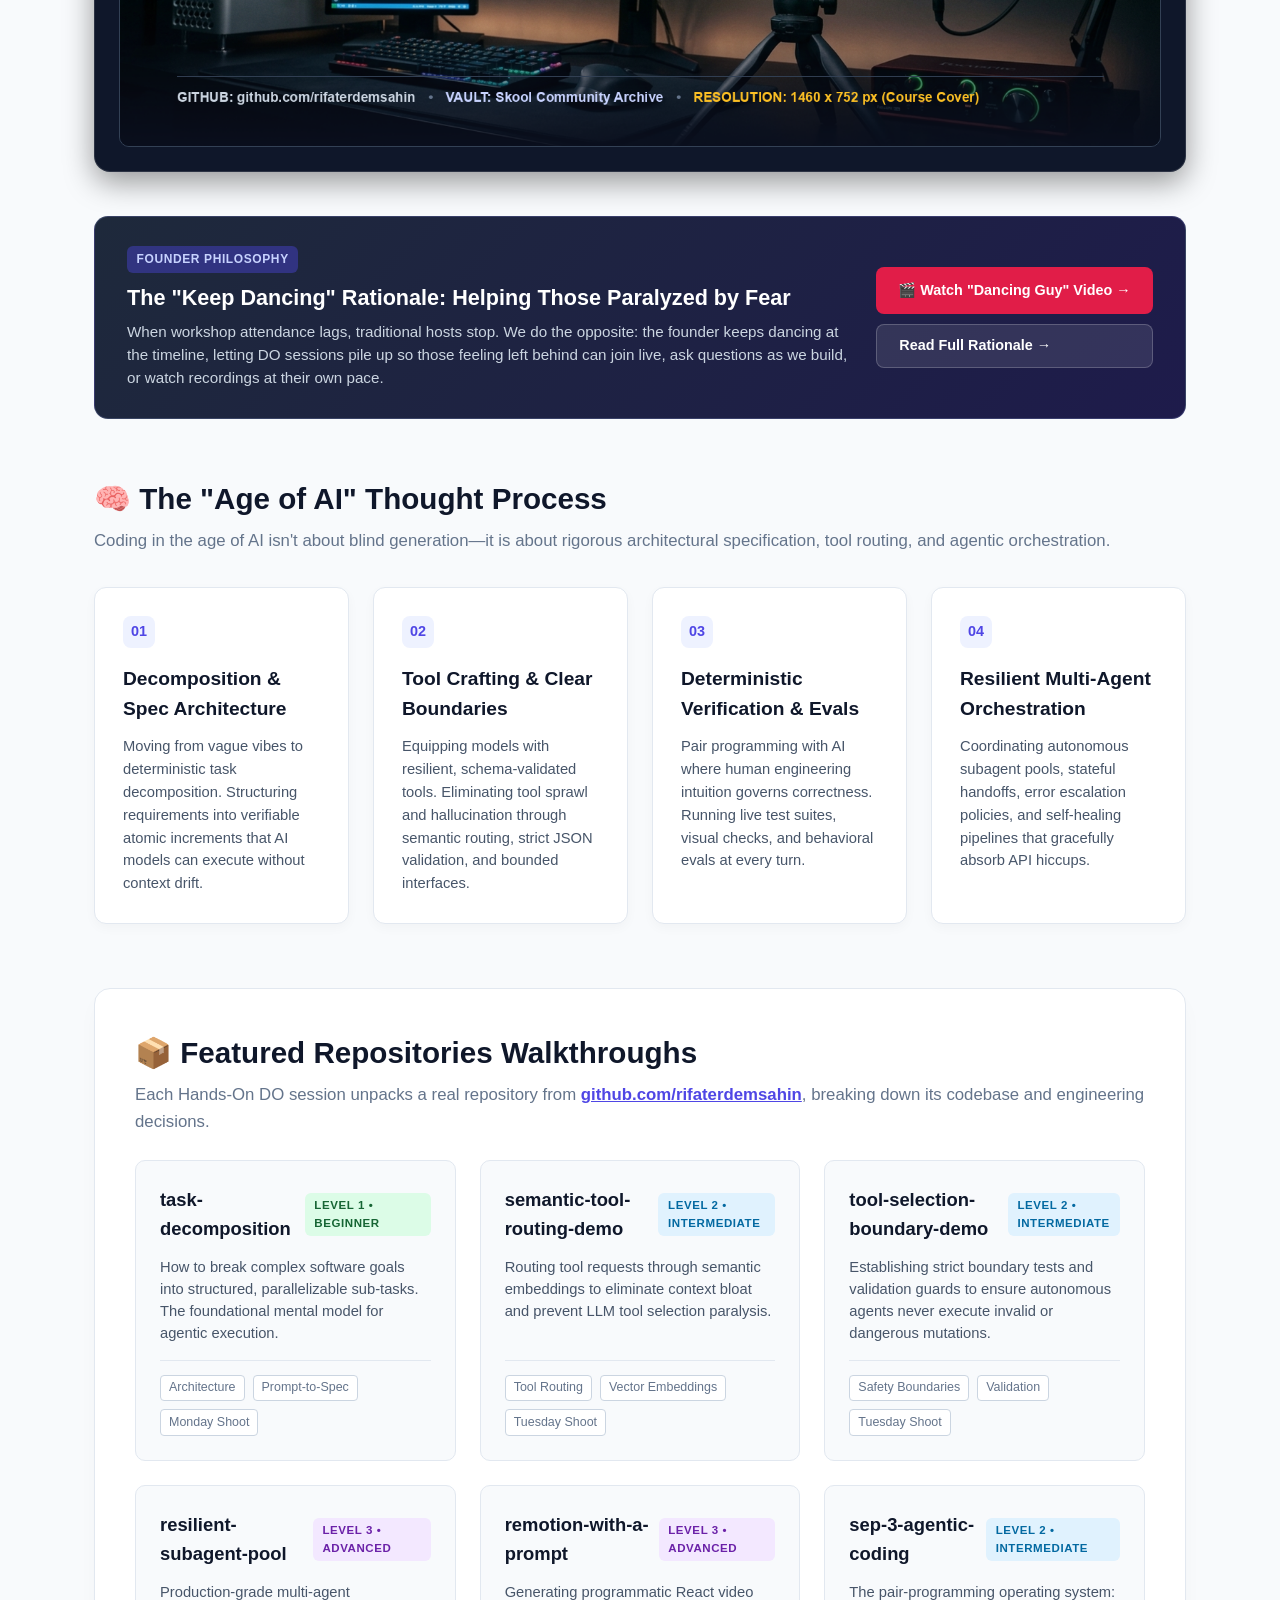
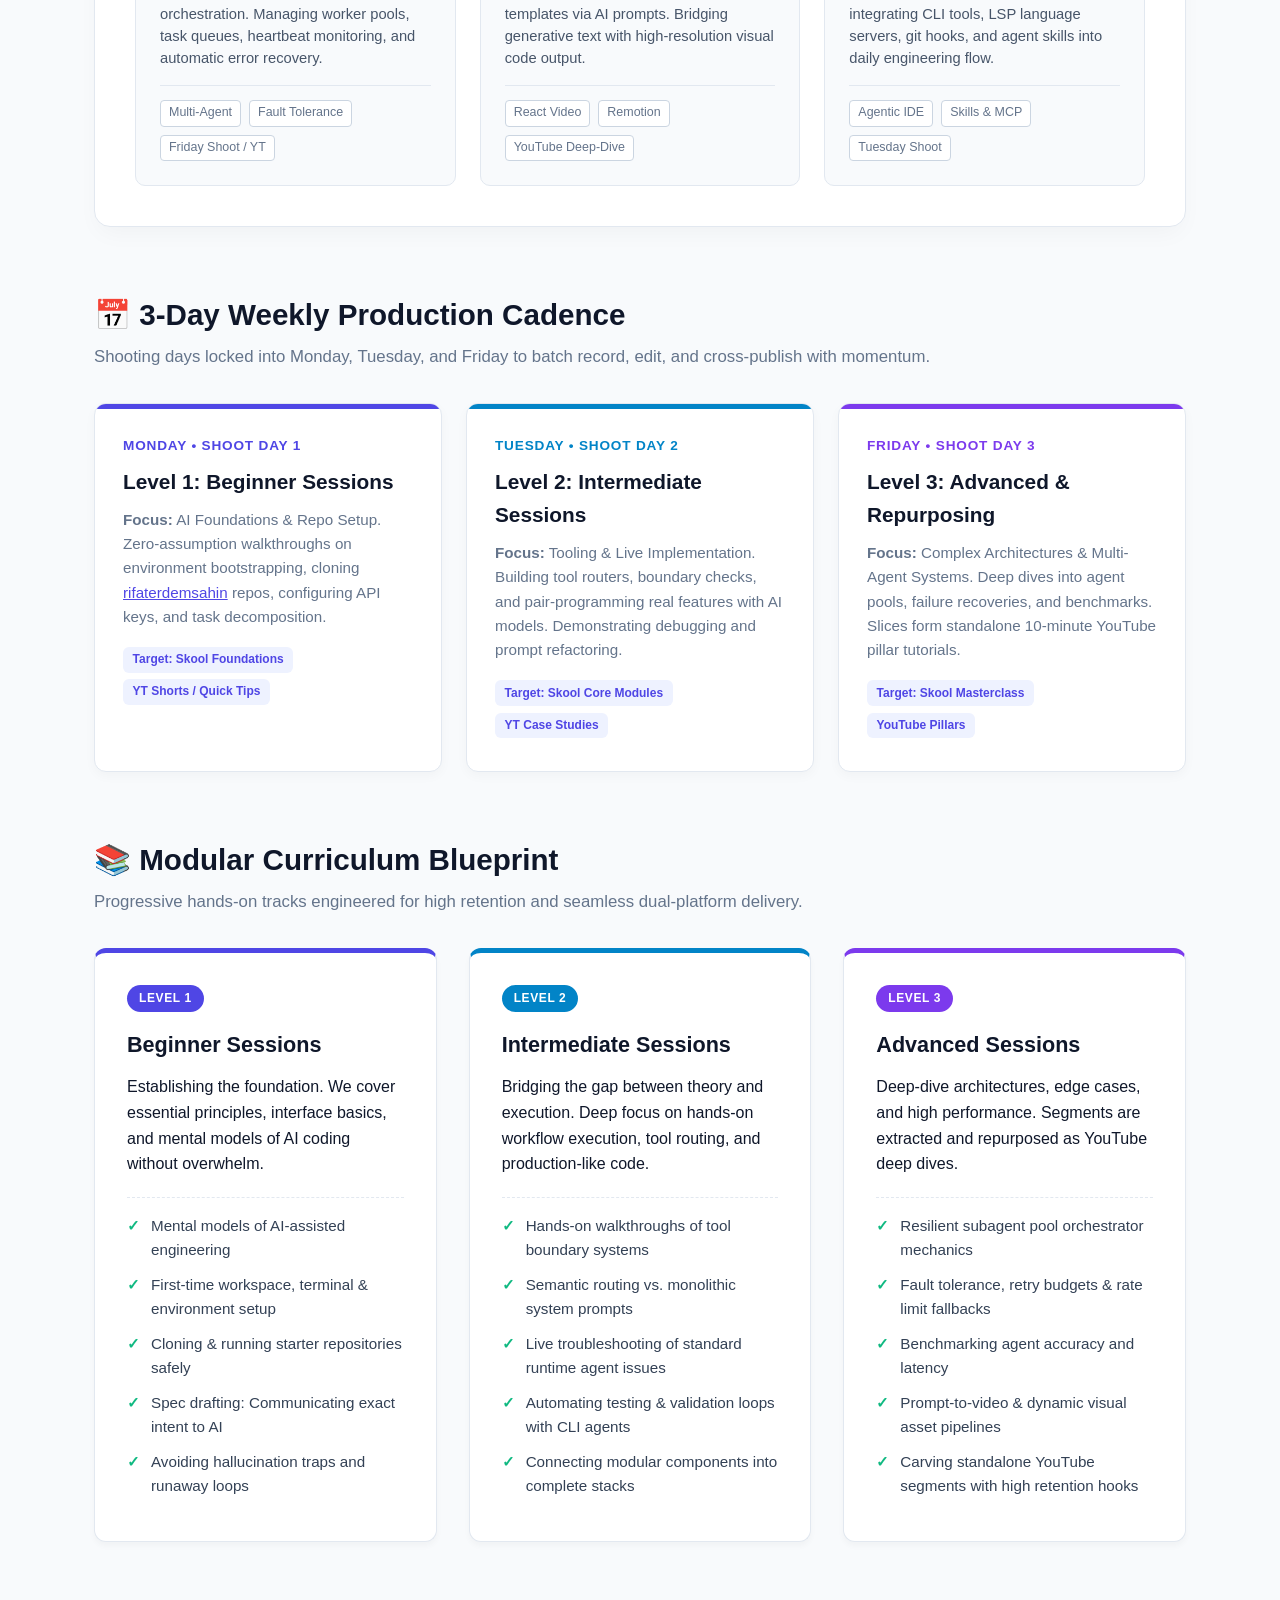
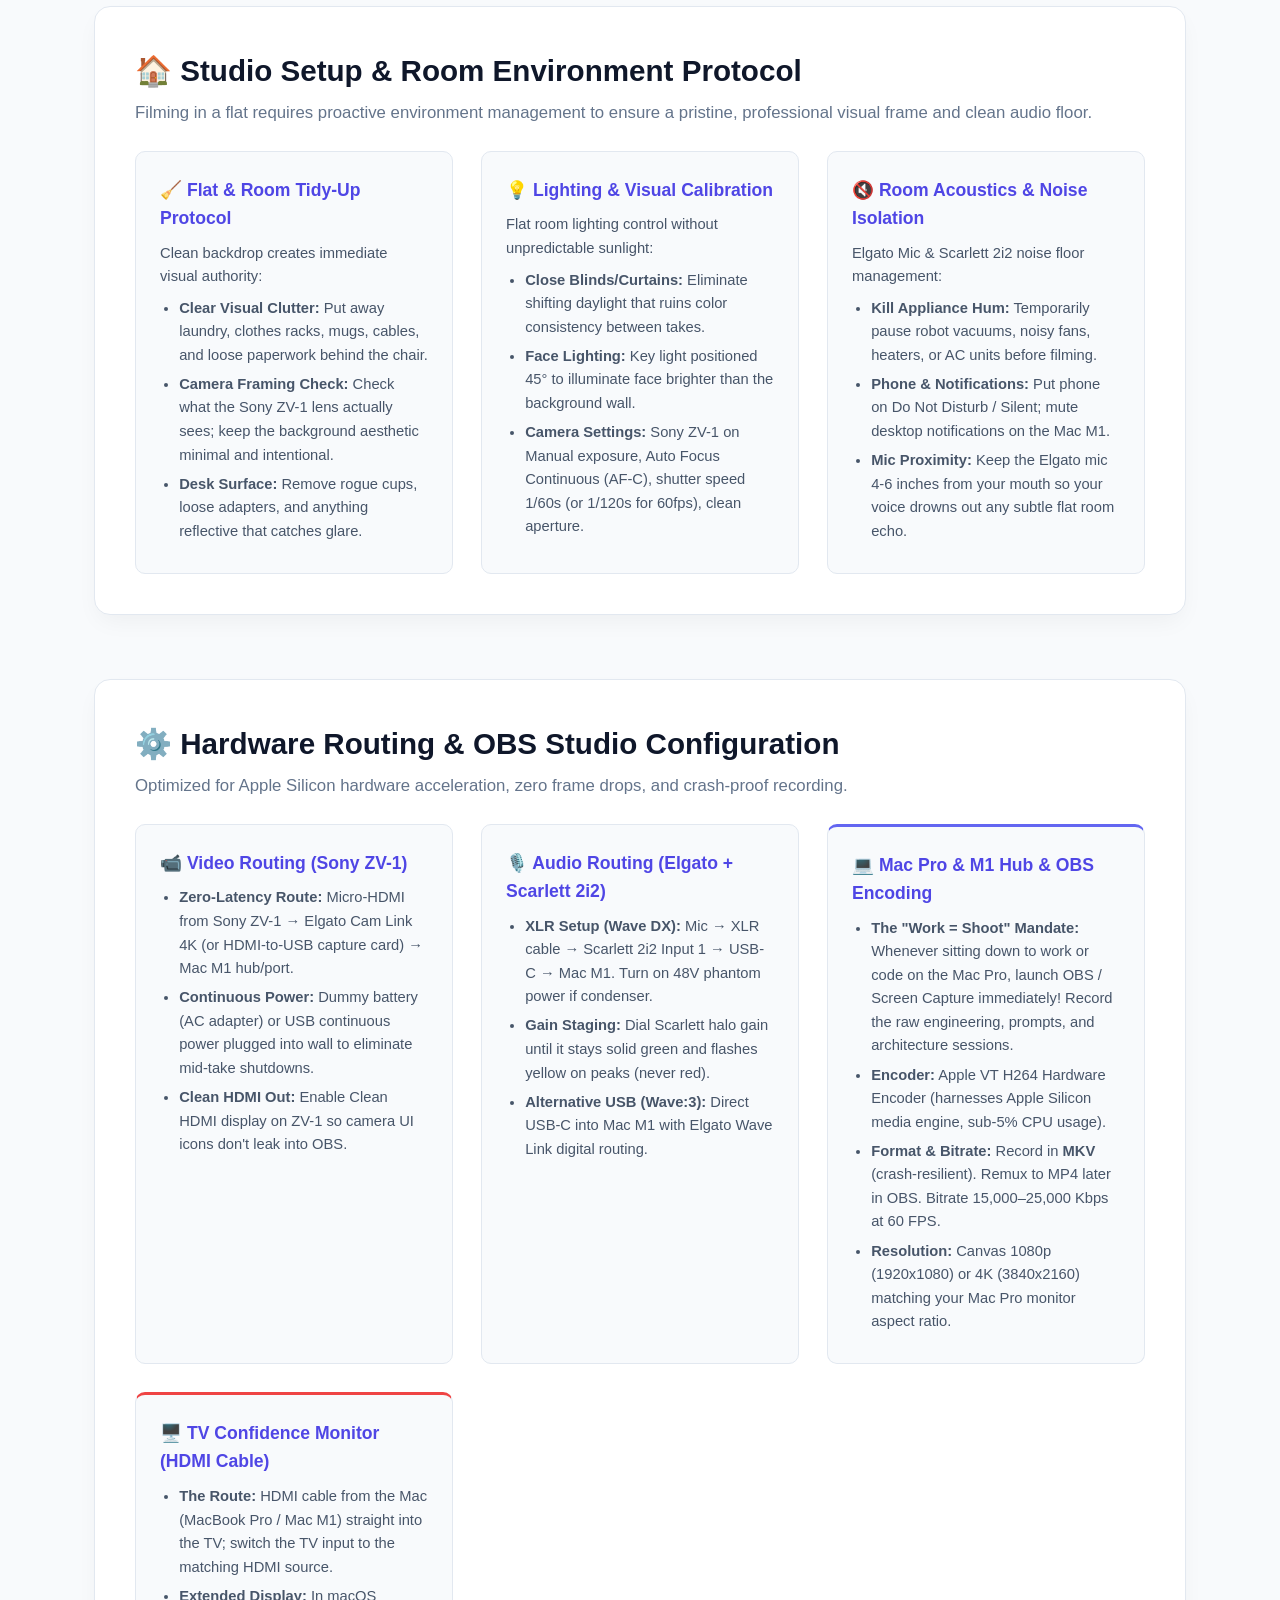
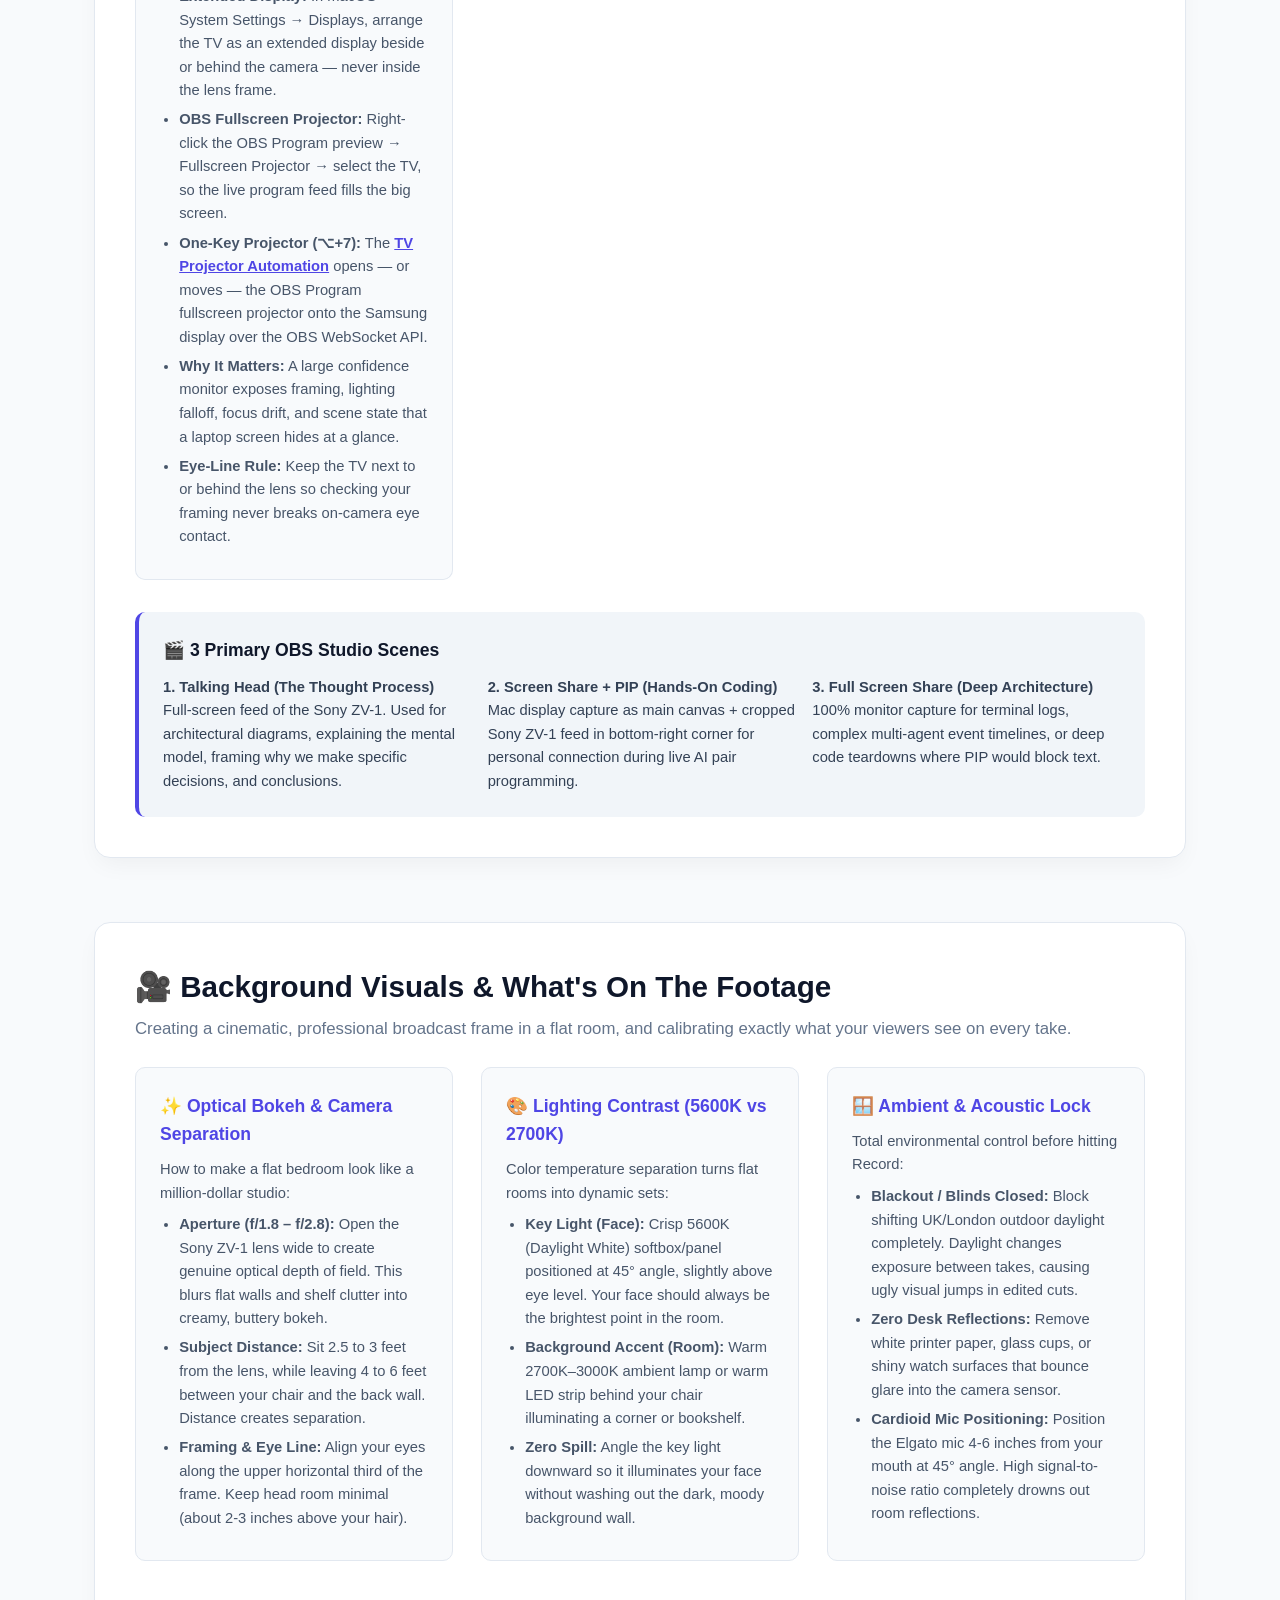
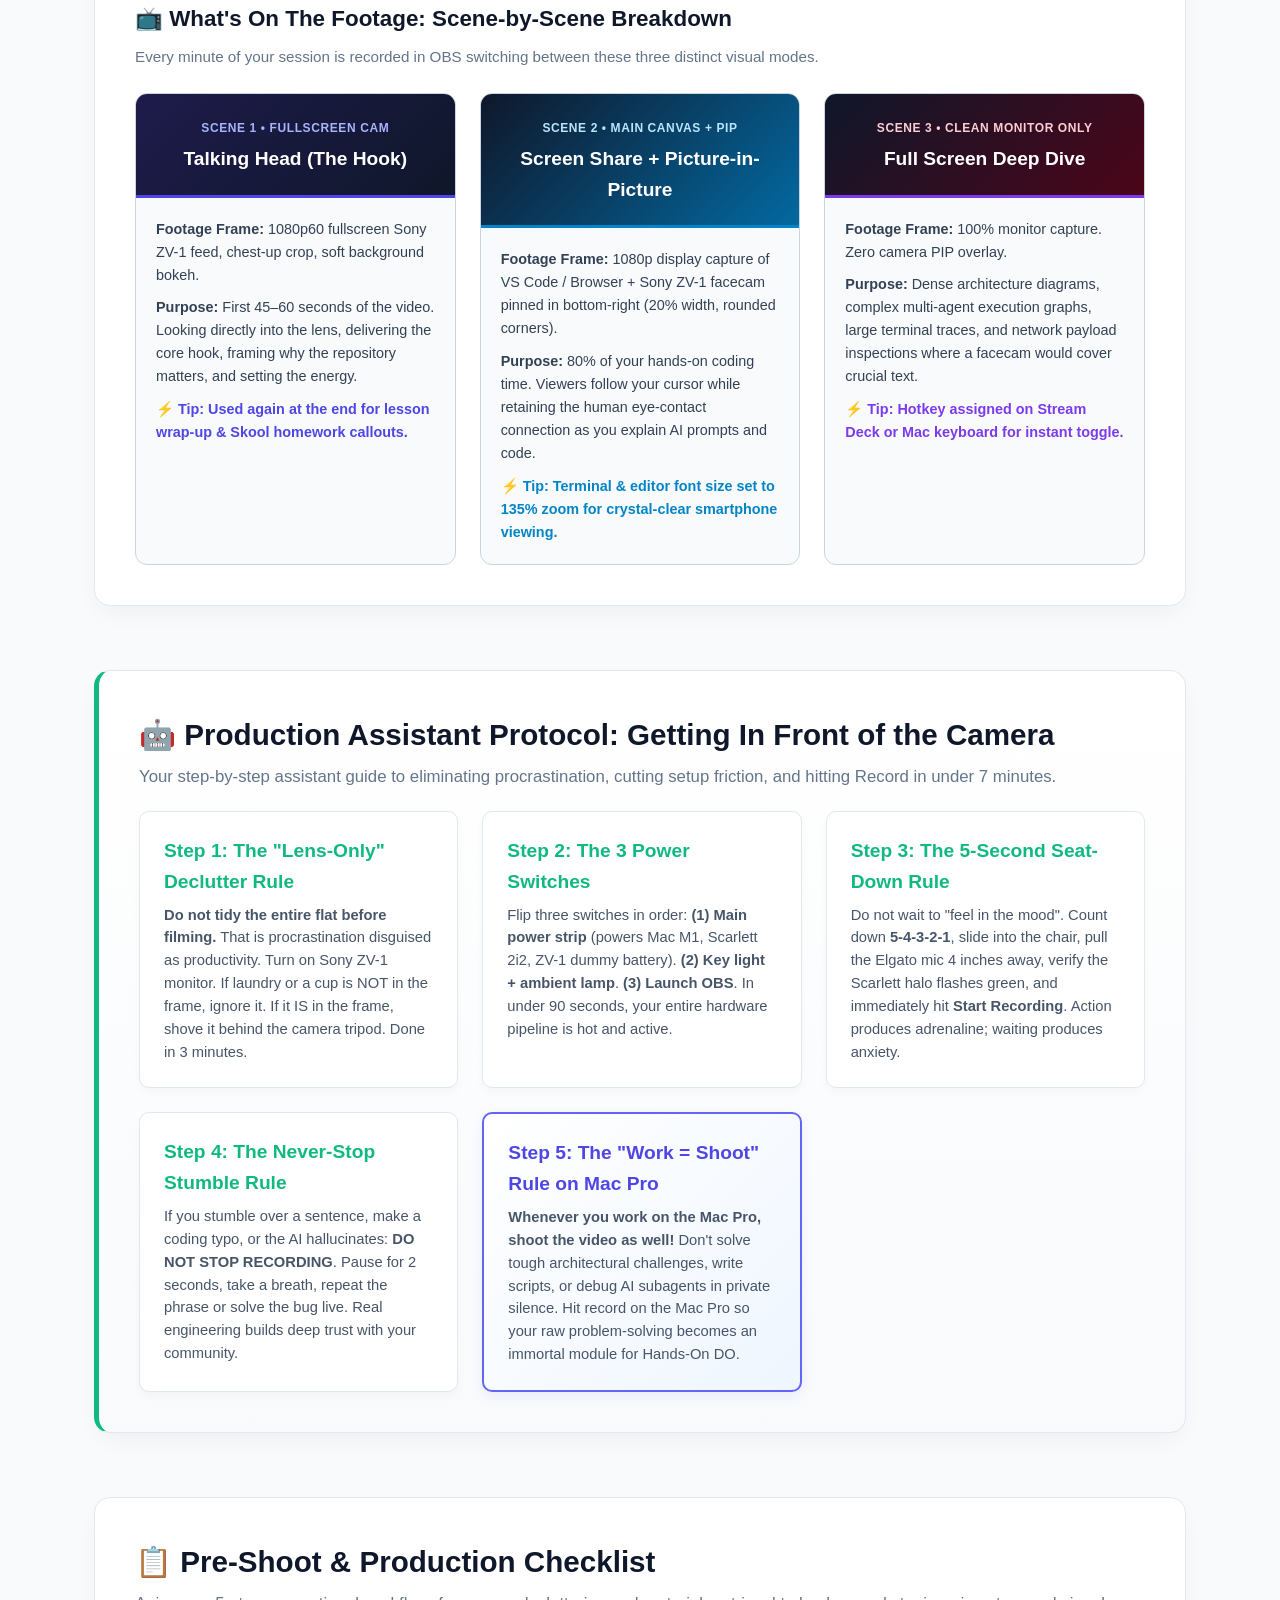
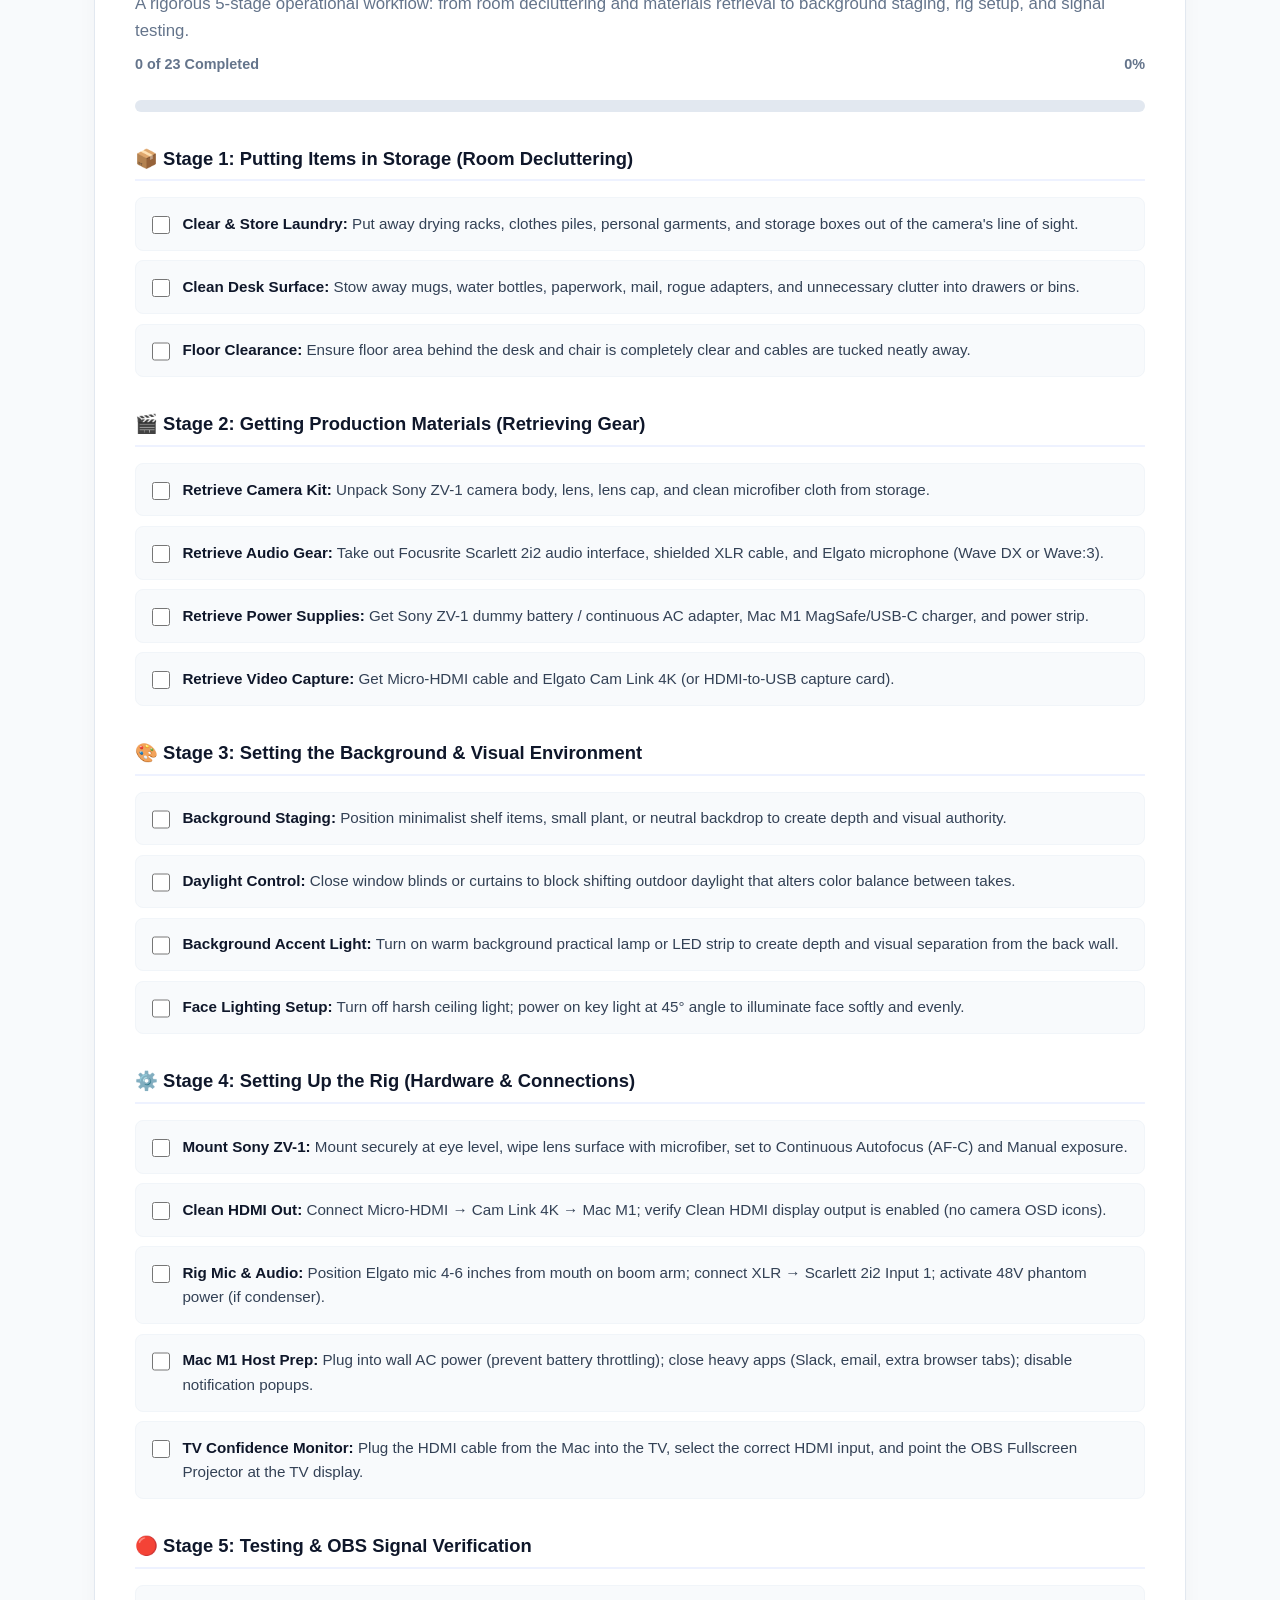
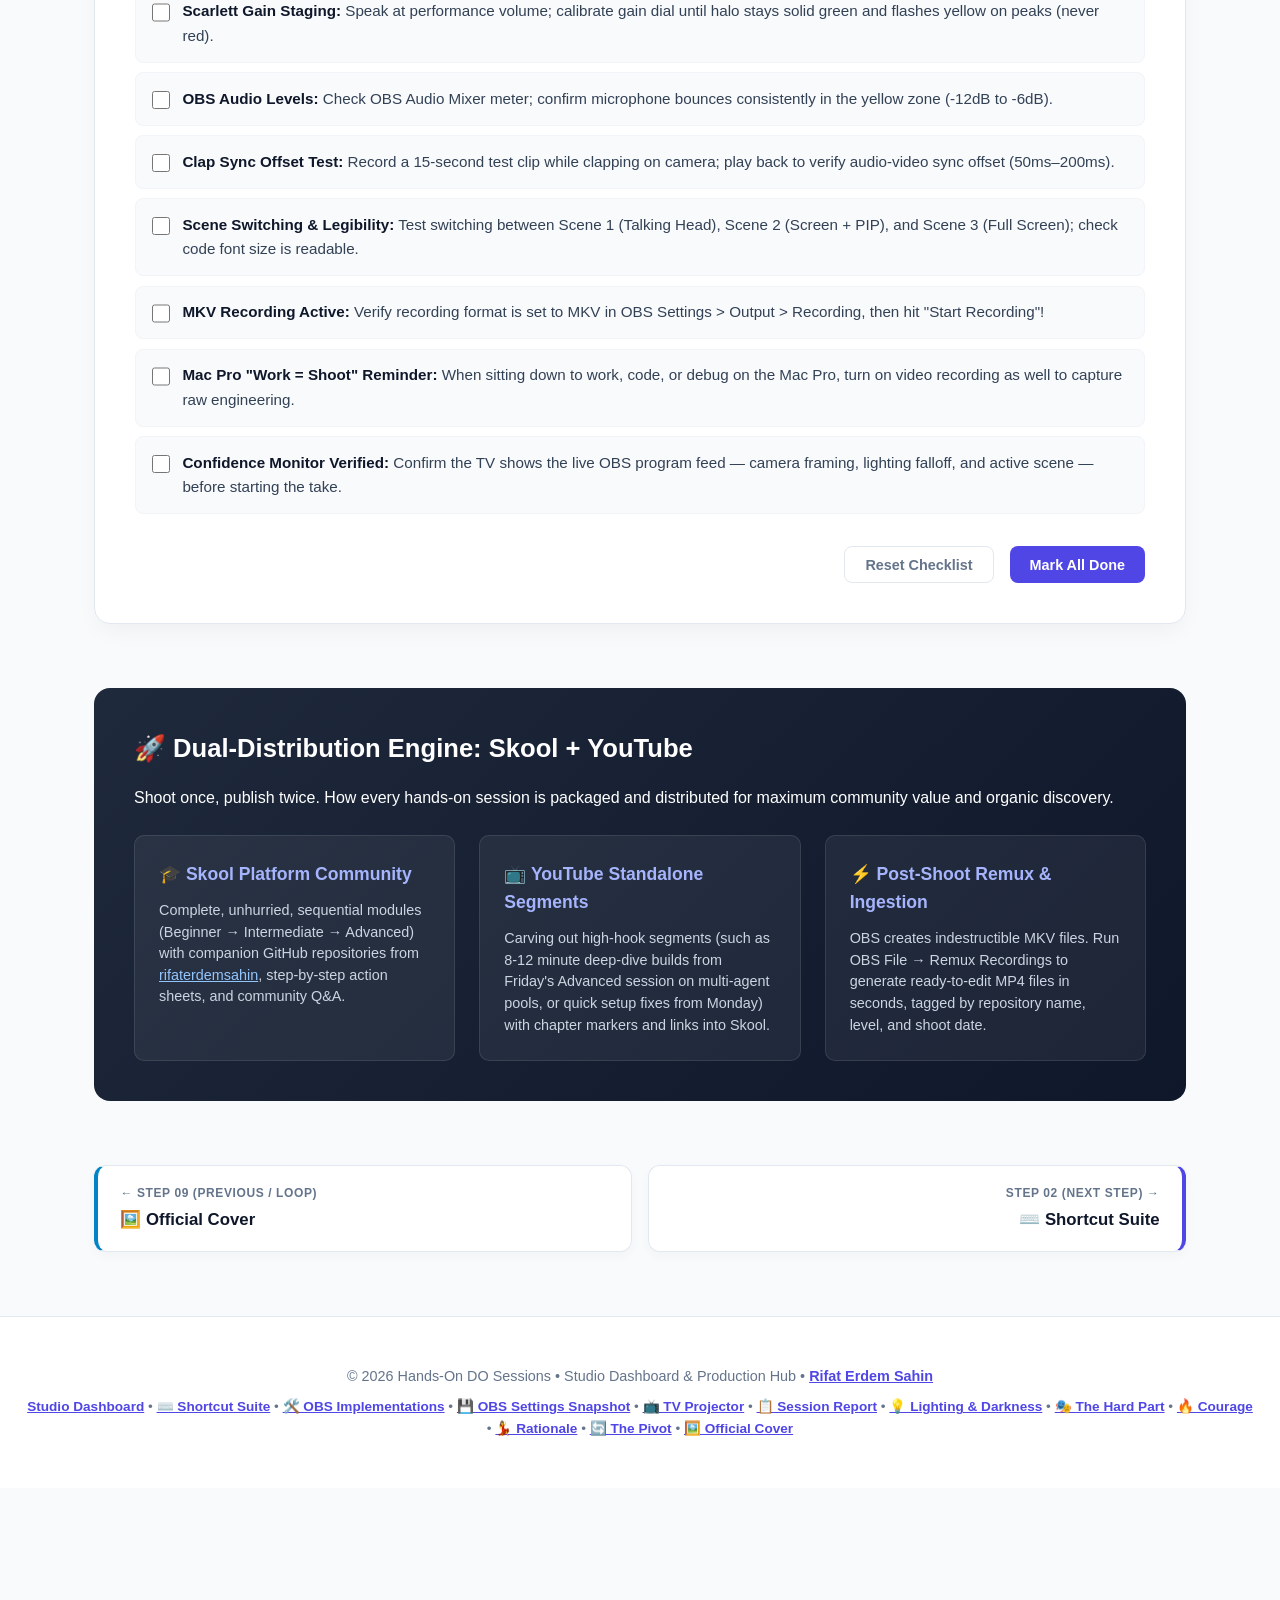
==== commit 9559bc00: "Add session report for the OBS snapshot and TV projector build Documents the whole session on one pa" ====
--- a/index.html
+++ b/index.html
@@ -869,6 +869,7 @@
                         <a href="obs-implementations.html" class="dropdown-item">🛠️ OBS Implementations &amp; Scenes</a>
                         <a href="obs-settings.html" class="dropdown-item">💾 OBS Settings Snapshot</a>
                         <a href="tv-projector.html" class="dropdown-item">📺 TV Projector Automation</a>
+                        <a href="session-report.html" class="dropdown-item">📋 Session Report</a>
                         <a href="lighting.html" class="dropdown-item">💡 A-Roll Lighting &amp; Darkness</a>
                         <a href="cover.html" class="dropdown-item">🖼️ Official Cover (1460x752)</a>
                         <a href="index.html#confidence-monitor" class="dropdown-item">🖥️ TV Confidence Monitor</a>
@@ -1711,6 +1712,7 @@
             <a href="obs-implementations.html" style="color: var(--primary); font-weight: 600;">🛠️ OBS Implementations</a> &bull;
             <a href="obs-settings.html" style="color: var(--primary); font-weight: 600;">💾 OBS Settings Snapshot</a> &bull;
             <a href="tv-projector.html" style="color: var(--primary); font-weight: 600;">📺 TV Projector</a> &bull;
+            <a href="session-report.html" style="color: var(--primary); font-weight: 600;">📋 Session Report</a> &bull;
             <a href="lighting.html" style="color: var(--primary); font-weight: 600;">💡 Lighting &amp; Darkness</a> &bull;
             <a href="hard-part.html" style="color: var(--primary); font-weight: 600;">🎭 The Hard Part</a> &bull;
             <a href="courage.html" style="color: var(--primary); font-weight: 600;">🔥 Courage</a> &bull;
